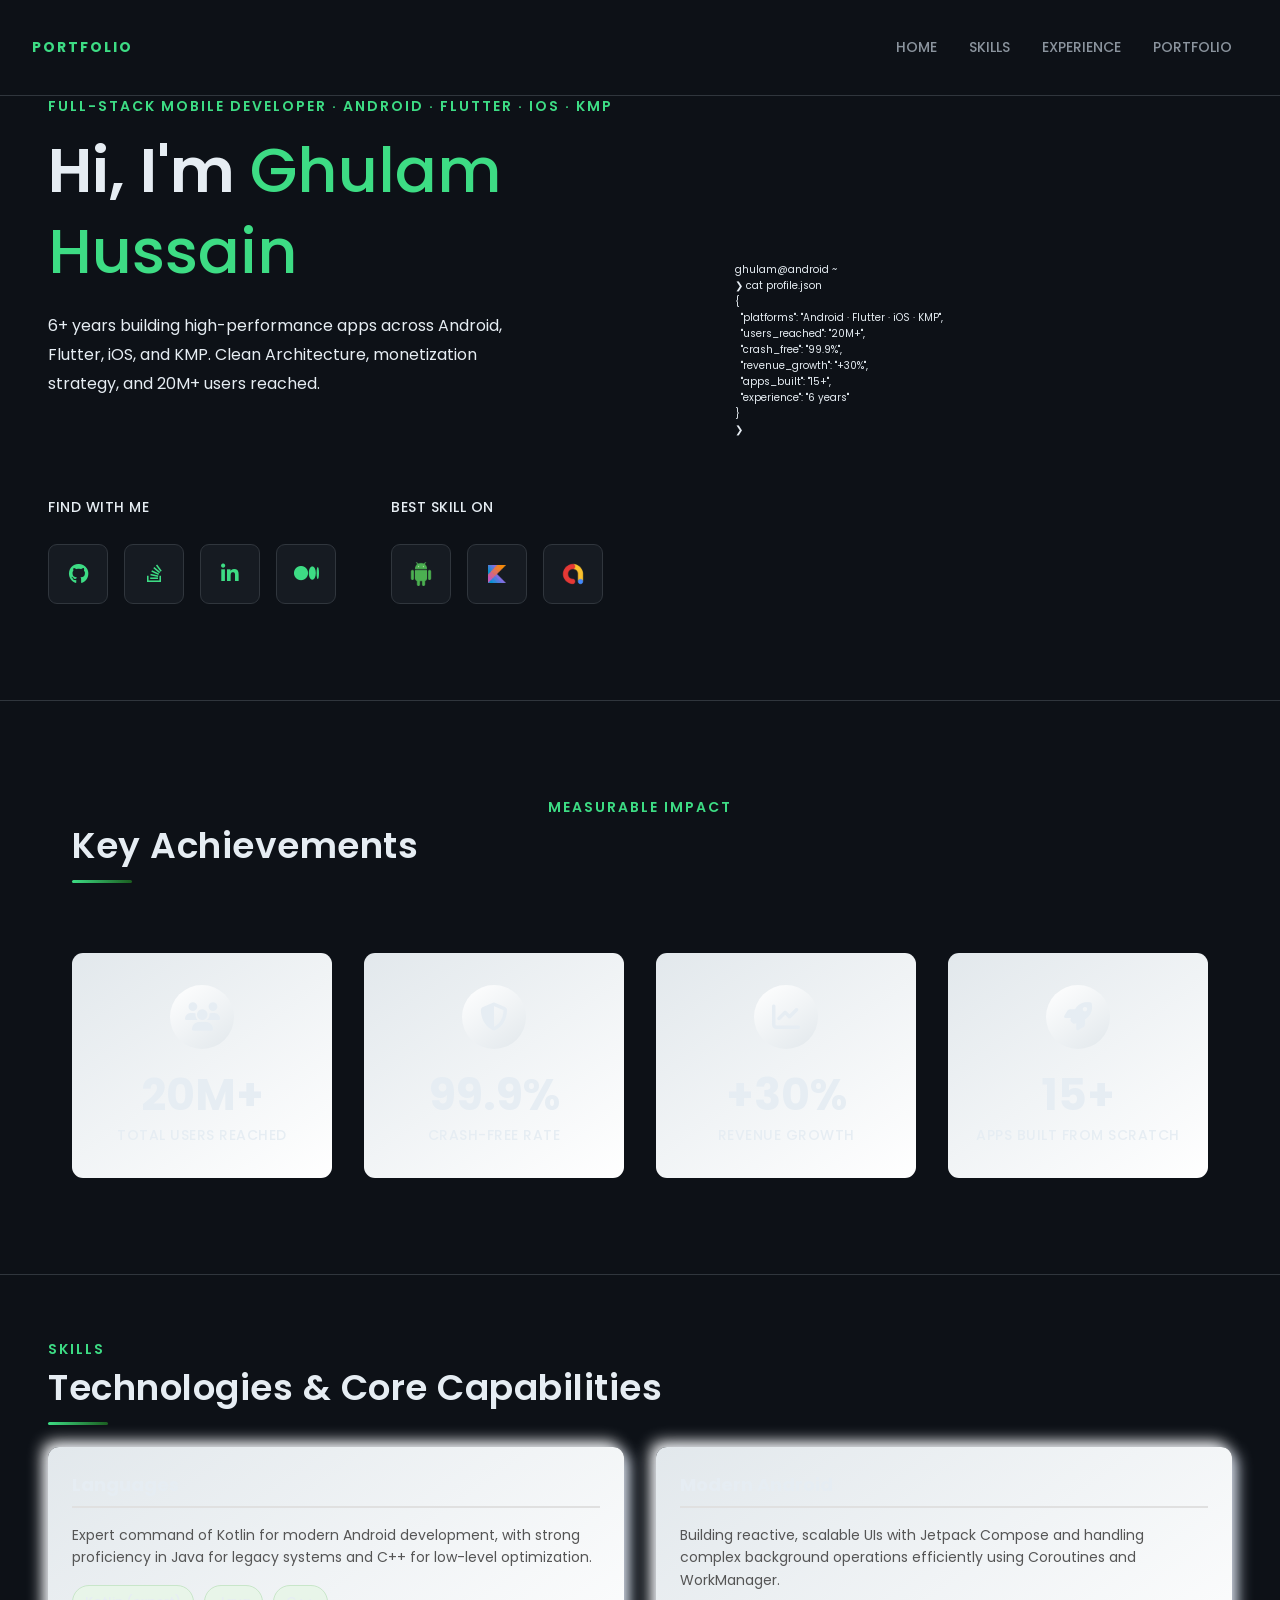
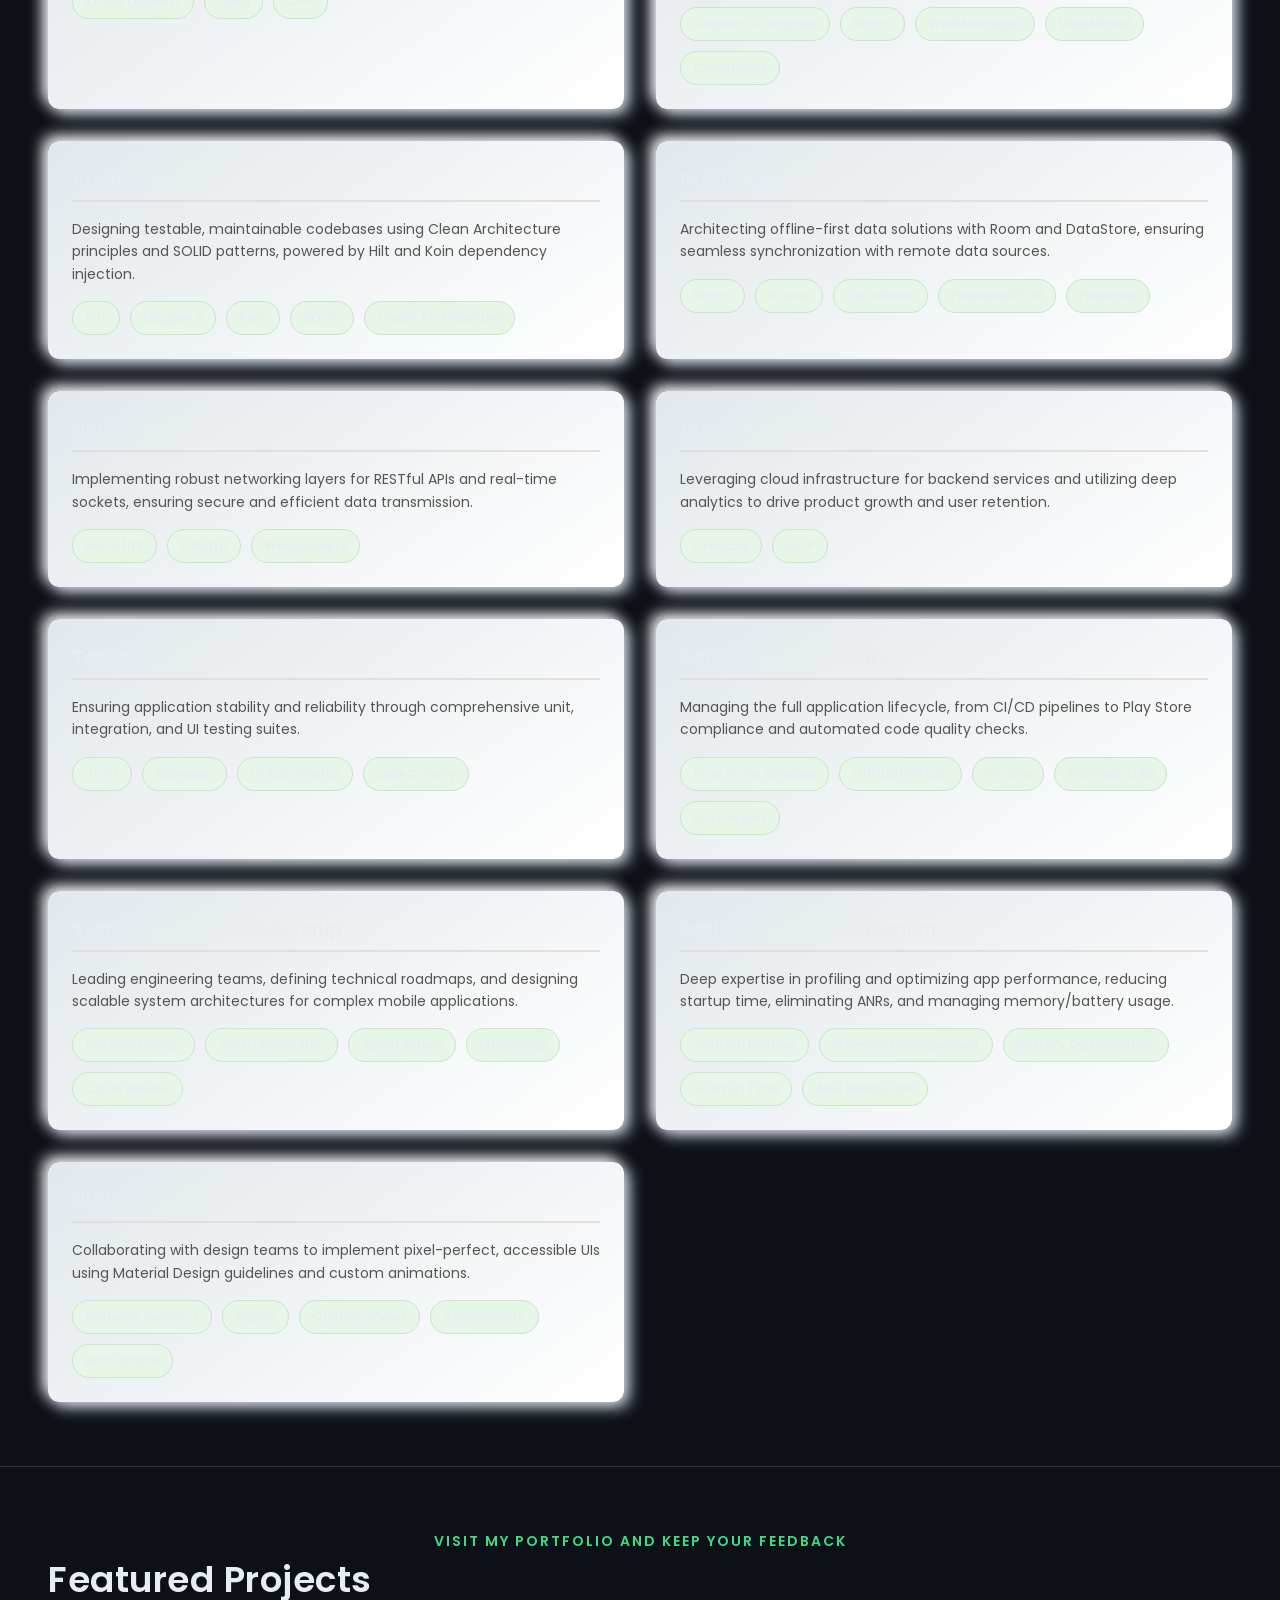
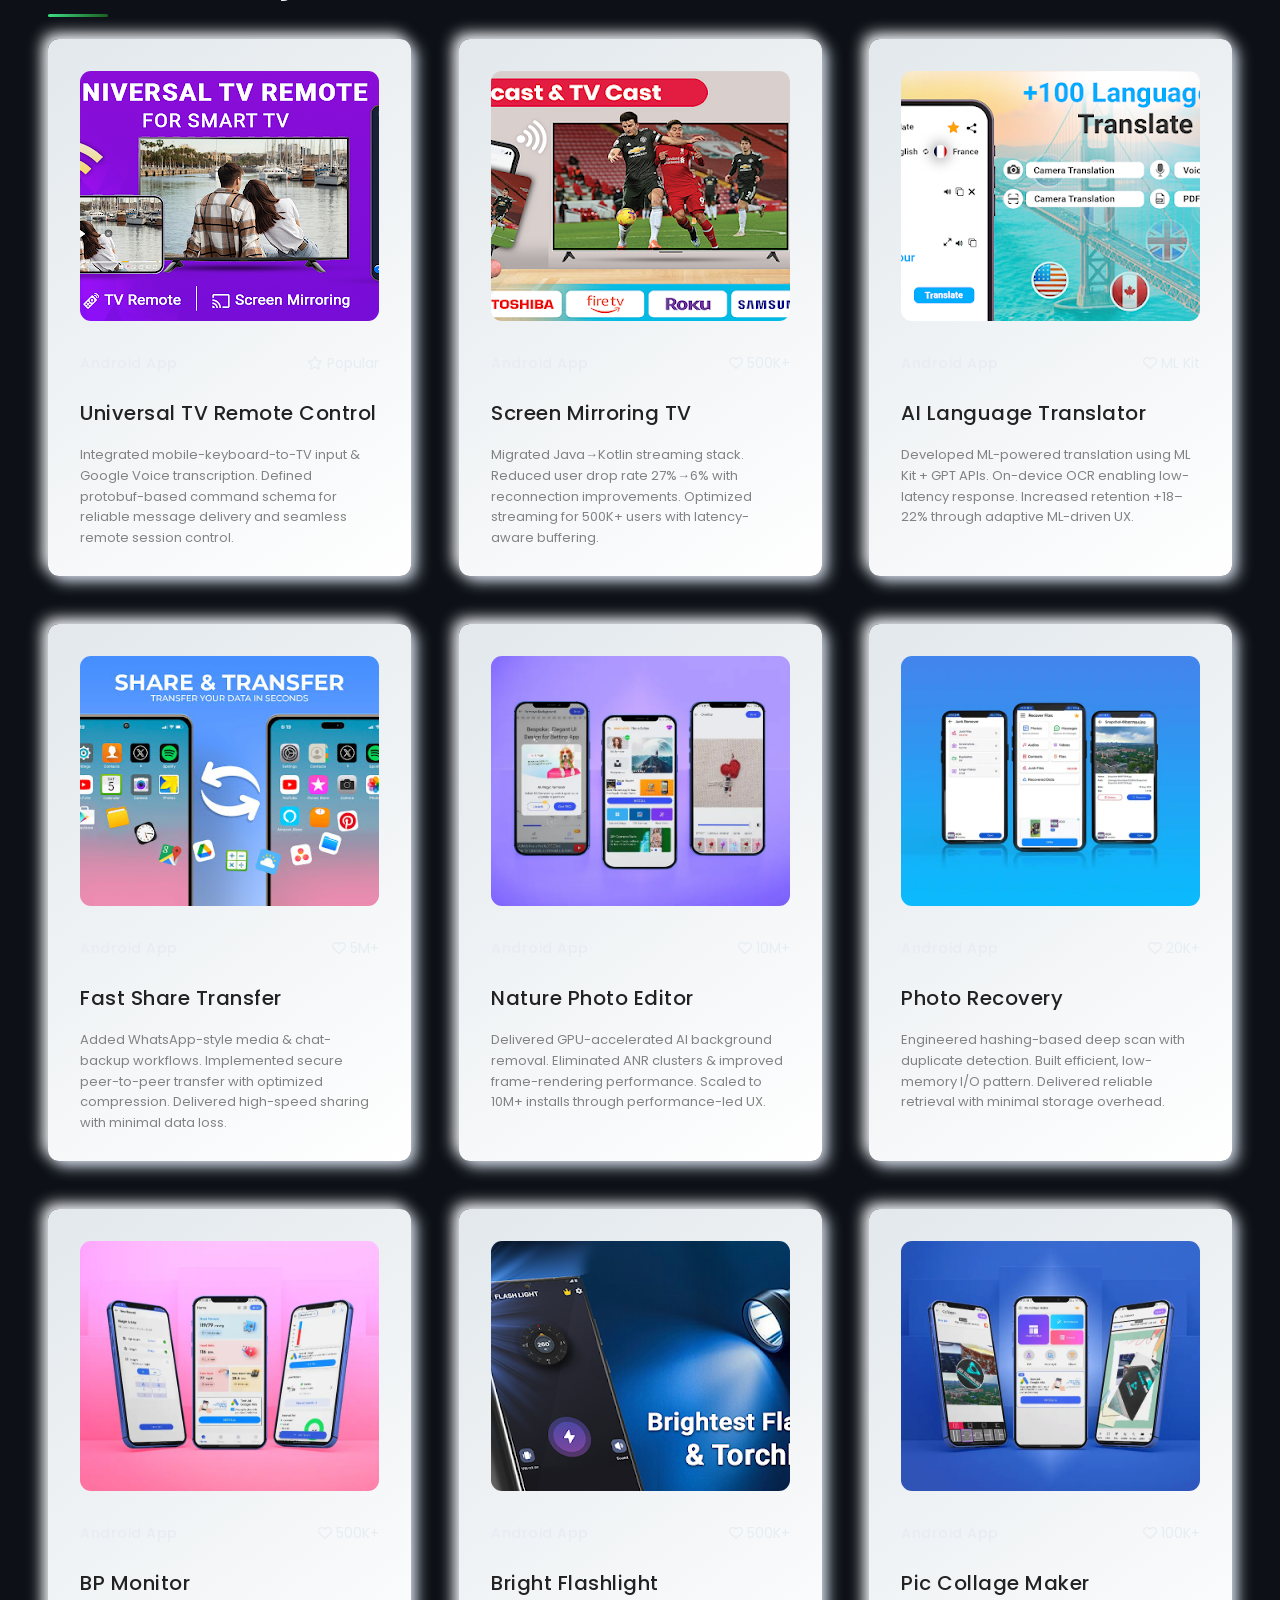
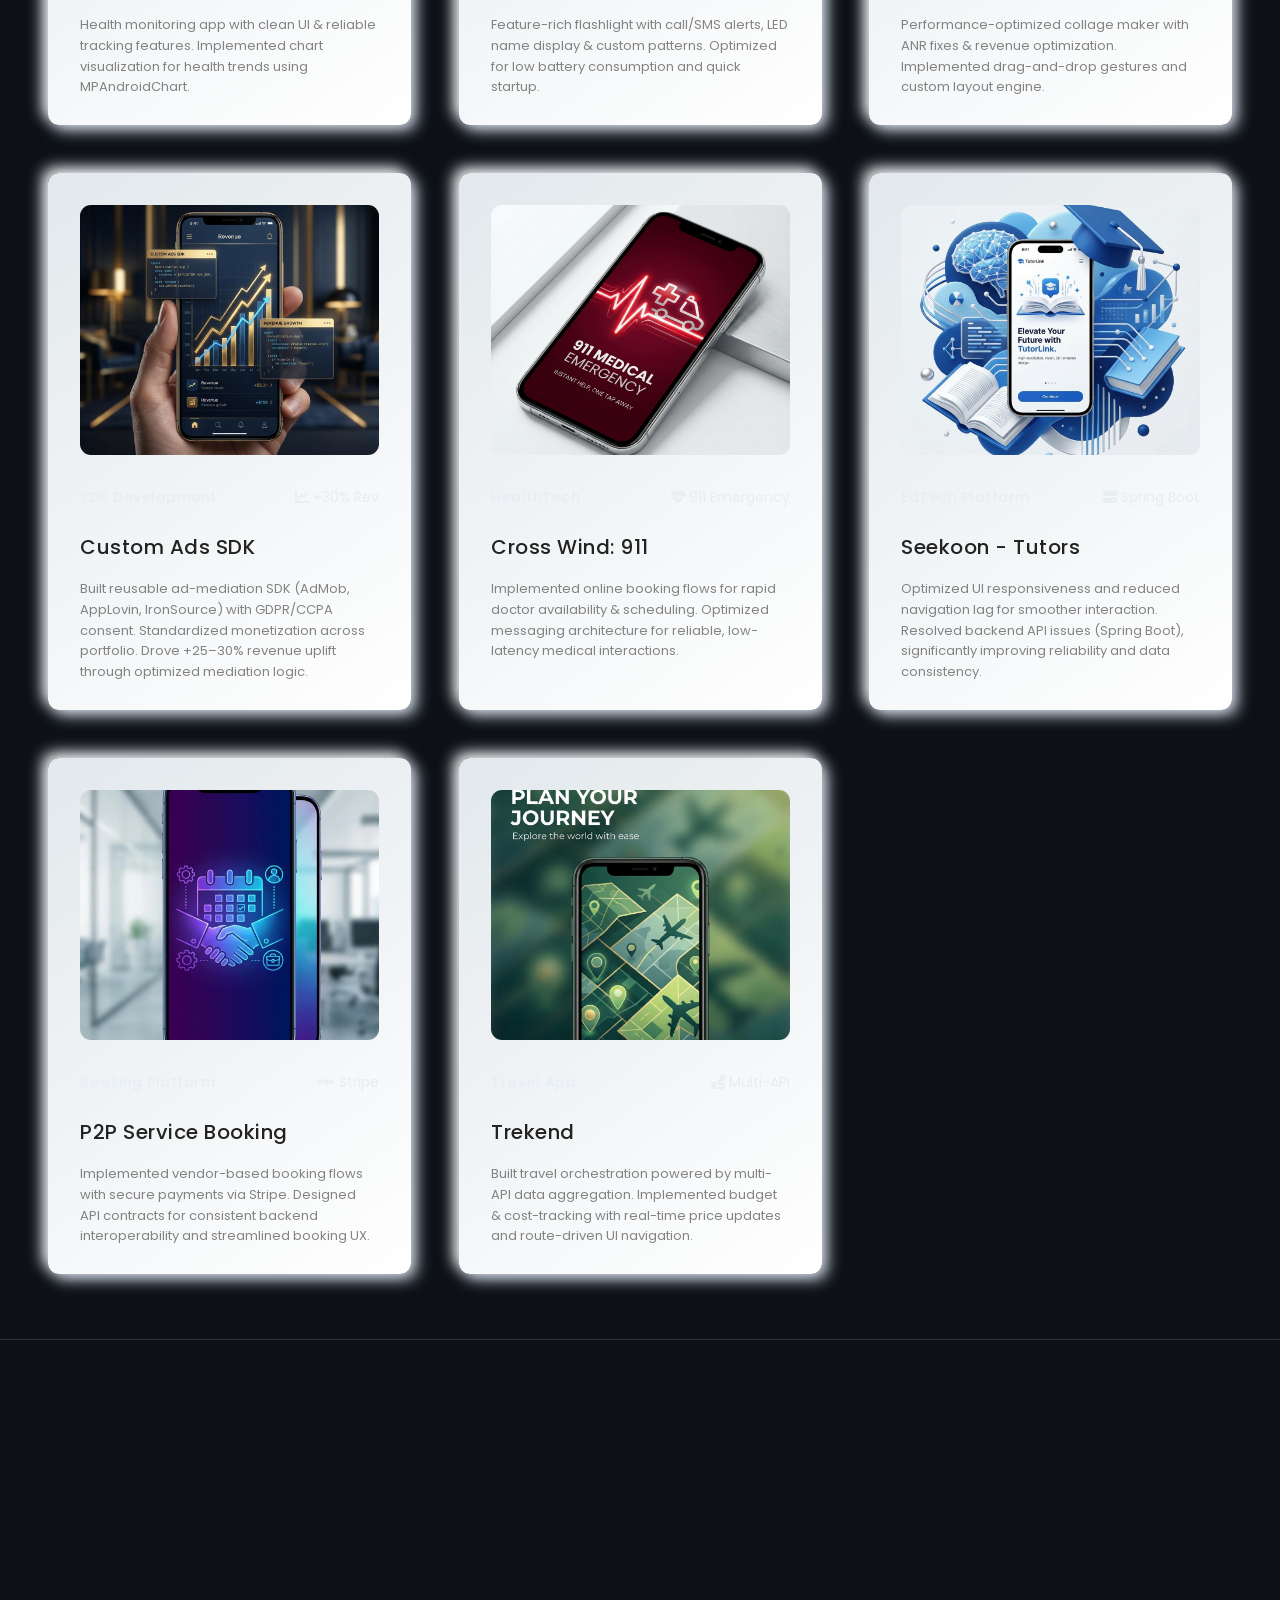
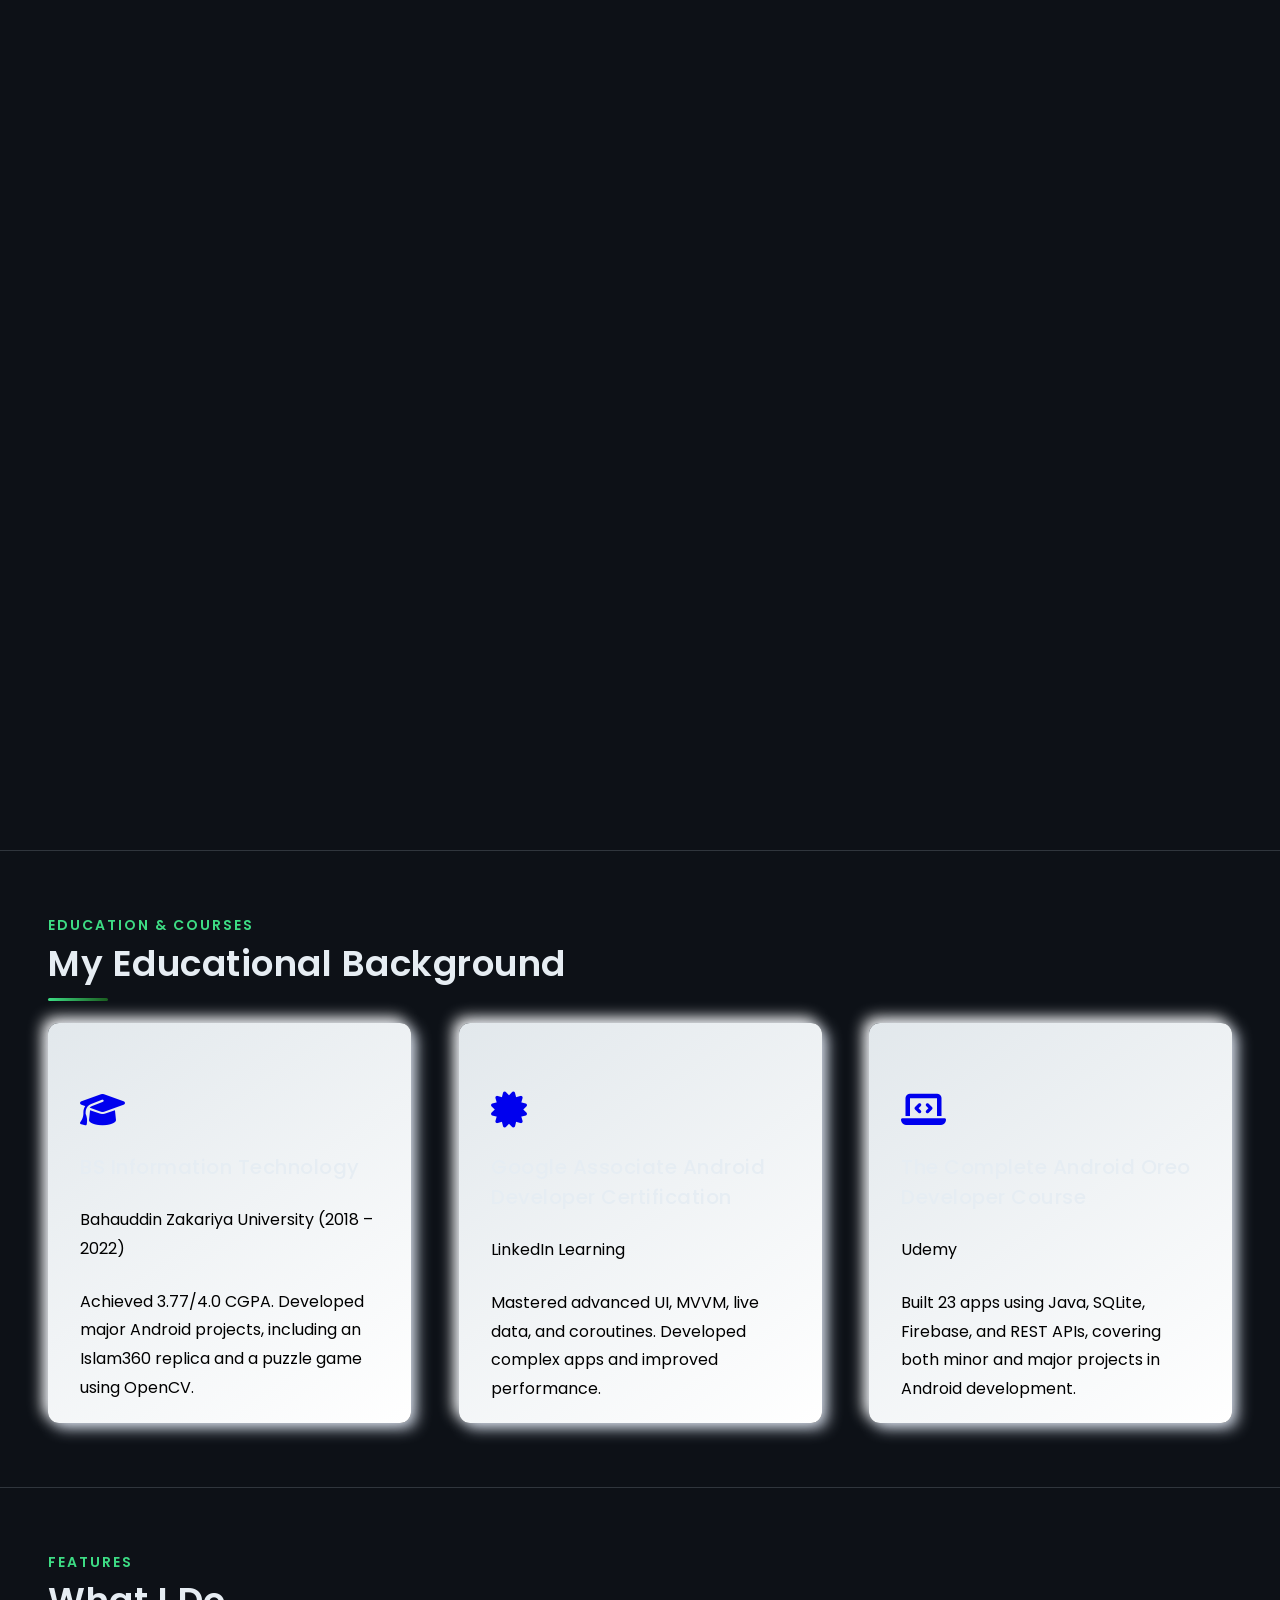
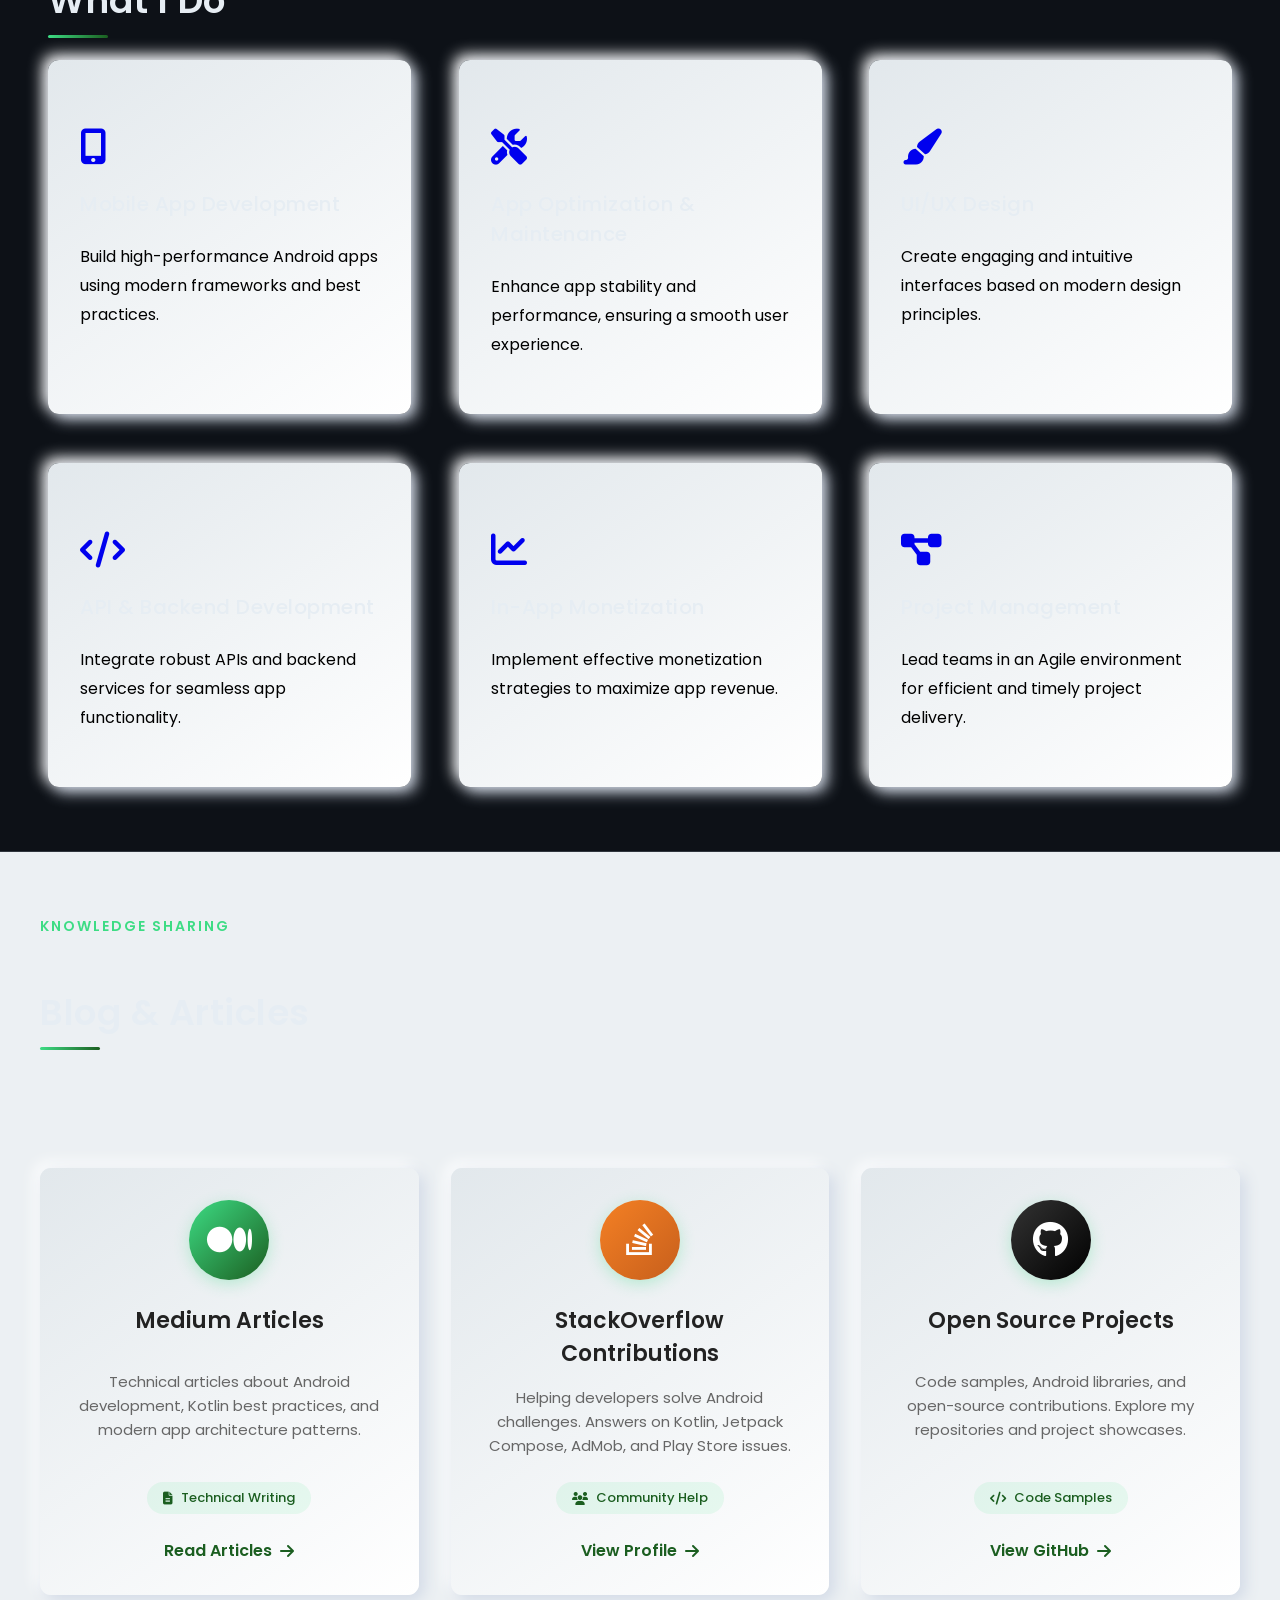
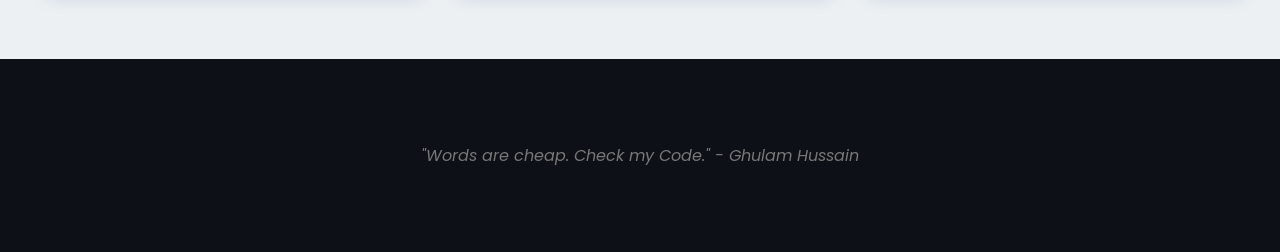
==== index.html @ 638cf8f8 "feat: restructure hero — terminal window replaces image, update bio and title" ====
﻿<!DOCTYPE html>
<html lang="en">

<head>
  <meta charset="UTF-8" />
  <meta name="viewport" content="width=device-width, initial-scale=1.0" />
  <meta name="description"
    content="Ghulam Hussain - Principal Android Engineer specializing in scalable mobile architecture, Kotlin-first development, and system-level optimization." />
  <title>Ghulam Hussain - Principal Android Engineer Portfolio</title>
  <link rel="icon" href="images/favicon.png" />
  <link rel="preconnect" href="https://fonts.googleapis.com" />
  <link rel="preconnect" href="https://fonts.gstatic.com" crossorigin />
  <link href="https://fonts.googleapis.com/css2?family=Poppins:wght@100;400;500;600;700;800;900&display=swap"
    rel="stylesheet" />
  <link rel="stylesheet" href="https://cdnjs.cloudflare.com/ajax/libs/font-awesome/6.6.0/css/all.min.css"
    integrity="sha512-Kc323vGBEqzTmouAECnVceyQqyqdsSiqLQISBL29aUW4U/M7pSPA/gEUZQqv1cwx4OnYxTxve5UMg5GT6L4JJg=="
    crossorigin="anonymous" referrerpolicy="no-referrer" />
  <link rel="stylesheet" href="css/global.css" />
  <link rel="stylesheet" href="css/styles.css" />
  <link rel="stylesheet" href="css/impact-metrics.css" />
  <link rel="stylesheet" href="css/principal-enhancements.css" />
  <link rel="stylesheet" href="css/queries.css" />
  <link rel="stylesheet" href="css/animations.css" />
  <link rel="stylesheet" href="css/testimonials.css" />
  <link rel="stylesheet" href="css/services-contact.css" />
</head>

<body>
  <header class="main-header">
    <a href="#" class="inbio-logo">
      <h1 class="header-title">Portfolio</h1>
    </a>
    <nav class="navbar">
      <ul class="nav-links">
        <li><a href="#" class="nav-link">Home</a></li>
        <li><a href="#skills" class="nav-link">Skills</a></li>
        <li><a href="#experience" class="nav-link">Experience</a></li>
        <li><a href="#portfolio" class="nav-link">Portfolio</a></li>
      </ul>
    </nav>
    <button class="sidebar--open-btn" aria-label="Button To Open Sidebar">
      <i class="fa-solid fa-bars sidebar--open-icon"></i>
    </button>
  </header>
  <div class="sidebar--overlay">
    <aside class="sidebar">
      <div class="sidebar--head">
        <h1 class="header-title">Portfolio</h1>
        <button class="sidebar--close-btn">
          <i class="fa-solid fa-xmark sidebar--close-icon"></i>
        </button>
      </div>
      <p class="sidebar--desc">
        Full-Stack Mobile Developer across Android, Flutter, iOS, and KMP. Clean Architecture, monetization, and 20M+ users reached.
      </p>
      <ul class="sidebar--links">
        <li><a href="#" class="nav-link">Home</a></li>
        <li><a href="#skills" class="nav-link">Skills</a></li>
        <li><a href="#experience" class="nav-link">Experience</a></li>
        <li><a href="#portfolio" class="nav-link">Portfolio</a></li>
      </ul>
      <div class="sidebar--footer social-media">
        <p>find with me</p>
        <ul class="social-media--list">
          <li>
            <a href="https://github.com/ProHussain/" class="social-link" aria-label="github">
              <i class="fa-brands fa-github social-icon"></i>
            </a>
          </li>
          <li>
            <a href="https://stackoverflow.com/users/14552563/pro-hussain/" class="social-link"
              aria-label="stackoverflow">
              <i class="fa-brands fa-stack-overflow social-icon"></i>
            </a>
          </li>
          <li>
            <a href="https://www.linkedin.com/in/prohussain/" class="social-link" aria-label="linkedin">
              <i class="fa-brands fa-linkedin-in social-icon"></i>
            </a>
          </li>
        </ul>
      </div>
    </aside>
  </div>

  <!-- HERO SECTION -->
  <section class="hero">
    <div class="hero--text-box">
      <span class="heading-sub">Full-Stack Mobile Developer · Android · Flutter · iOS · KMP</span>
      <h1 class="heading-primary">
        Hi, I'm <span>Ghulam Hussain</span>
      </h1>
      <p class="hero--text-desc">
        6+ years building high-performance apps across Android, Flutter, iOS, and KMP.
        Clean Architecture, monetization strategy, and 20M+ users reached.
      </p>
      <div class="hero--social">
        <div class="social-media">
          <p>find with me</p>
          <ul class="social-media--list">
            <li>
              <a href="https://github.com/ProHussain/" class="social-link" aria-label="github">
                <i class="fa-brands fa-github social-icon"></i>
              </a>
            </li>
            <li>
              <a href="https://stackoverflow.com/users/14552563/pro-hussain/" class="social-link"
                aria-label="stackoverflow">
                <i class="fa-brands fa-stack-overflow social-icon"></i>
              </a>
            </li>
            <li>
              <a href="https://www.linkedin.com/in/prohussain/" class="social-link" aria-label="linkedin">
                <i class="fa-brands fa-linkedin-in social-icon"></i>
              </a>
            </li>
            <li>
              <a href="https://medium.com/@pro_hussain" class="social-link" aria-label="medium">
                <i class="fa-brands fa-medium social-icon"></i>
              </a>
            </li>
          </ul>
        </div>
        <div class="social-media">
          <p>best skill on</p>
          <ul class="social-media--list">
            <li>
              <a href="https://developer.android.com/" class="social-link no-have-icon">
                <img src="images/social-icons/social-icon-1.webp" alt="Social Icon" class="social-img" />
              </a>
            </li>
            <li>
              <a href="https://kotlinlang.org/" class="social-link no-have-icon">
                <img src="images/social-icons/social-icon-2.webp" alt="Social Icon" class="social-img" />
              </a>
            </li>
            <li>
              <a href="https://admob.google.com/" class="social-link no-have-icon">
                <img src="images/social-icons/social-icon-3.webp" alt="Social Icon" class="social-img" />
              </a>
            </li>
          </ul>
        </div>
      </div>
    </div>
    <div class="hero--terminal">
      <div class="terminal-titlebar">
        <span class="terminal-dot terminal-dot--red"></span>
        <span class="terminal-dot terminal-dot--yellow"></span>
        <span class="terminal-dot terminal-dot--green"></span>
        <span class="terminal-label">ghulam@android ~ </span>
      </div>
      <div class="terminal-body">
        <div><span class="terminal-prompt">❯</span> <span class="terminal-cmd">cat profile.json</span></div>
        <div class="terminal-bracket">{</div>
        <div class="terminal-line">&nbsp;&nbsp;<span class="terminal-key">"platforms"</span><span class="terminal-bracket">: </span><span class="terminal-val">"Android · Flutter · iOS · KMP"</span><span class="terminal-bracket">,</span></div>
        <div class="terminal-line">&nbsp;&nbsp;<span class="terminal-key">"users_reached"</span><span class="terminal-bracket">: </span><span class="terminal-val">"20M+"</span><span class="terminal-bracket">,</span></div>
        <div class="terminal-line">&nbsp;&nbsp;<span class="terminal-key">"crash_free"</span><span class="terminal-bracket">: </span><span class="terminal-val">"99.9%"</span><span class="terminal-bracket">,</span></div>
        <div class="terminal-line">&nbsp;&nbsp;<span class="terminal-key">"revenue_growth"</span><span class="terminal-bracket">: </span><span class="terminal-val">"+30%"</span><span class="terminal-bracket">,</span></div>
        <div class="terminal-line">&nbsp;&nbsp;<span class="terminal-key">"apps_built"</span><span class="terminal-bracket">: </span><span class="terminal-val">"15+"</span><span class="terminal-bracket">,</span></div>
        <div class="terminal-line">&nbsp;&nbsp;<span class="terminal-key">"experience"</span><span class="terminal-bracket">: </span><span class="terminal-val">"6 years"</span></div>
        <div class="terminal-bracket">}</div>
        <div><span class="terminal-prompt">❯</span> <span class="terminal-cursor">&nbsp;</span></div>
      </div>
    </div>
  </section>
  <div class="seperator">&nbsp;</div>

  <!-- IMPACT METRICS SECTION -->
  <section class="impact-metrics">
    <span class="heading-sub" style="text-align: center">Measurable Impact</span>
    <h2 class="heading-secondary" style="text-align: center">Key Achievements</h2>
    <div class="metrics-container">
      <div class="metric-card">
        <div class="metric-icon">
          <i class="fa-solid fa-users"></i>
        </div>
        <div class="metric-content">
          <h3 class="metric-number">20M+</h3>
          <p class="metric-label">Total Users Reached</p>
        </div>
      </div>

      <div class="metric-card">
        <div class="metric-icon">
          <i class="fa-solid fa-shield-halved"></i>
        </div>
        <div class="metric-content">
          <h3 class="metric-number success">99.9%</h3>
          <p class="metric-label">Crash-Free Rate</p>
        </div>
      </div>

      <div class="metric-card">
        <div class="metric-icon">
          <i class="fa-solid fa-chart-line"></i>
        </div>
        <div class="metric-content">
          <h3 class="metric-number success">+30%</h3>
          <p class="metric-label">Revenue Growth</p>
        </div>
      </div>

      <div class="metric-card">
        <div class="metric-icon">
          <i class="fa-solid fa-rocket"></i>
        </div>
        <div class="metric-content">
          <h3 class="metric-number">15+</h3>
          <p class="metric-label">Apps Built from Scratch</p>
        </div>
      </div>
    </div>
  </section>
  <div class="seperator">&nbsp;</div>

  <!-- SKILLS SECTION -->
  <section class="resume" id="skills">
    <div class="resume-container">
      <span class="heading-sub">Skills</span>
      <h2 class="heading-secondary">Technologies & Core Capabilities</h2>

      <div class="skills-category-grid">
        <!-- Languages -->
        <div class="skill-category-card">
          <h3>Languages</h3>
          <p class="skill-category-desc">
            Expert command of Kotlin for modern Android development, with strong proficiency in Java for legacy systems
            and C++ for low-level optimization.
          </p>
          <div class="skill-tags">
            <span>Kotlin (expert)</span>
            <span>Java</span>
            <span>C++</span>
          </div>
        </div>

        <!-- Android -->
        <div class="skill-category-card">
          <h3>Modern Android</h3>
          <p class="skill-category-desc">
            Building reactive, scalable UIs with Jetpack Compose and handling complex background operations efficiently
            using Coroutines and WorkManager.
          </p>
          <div class="skill-tags">
            <span>Jetpack Compose</span>
            <span>Room</span>
            <span>WorkManager</span>
            <span>ViewModel</span>
            <span>Coroutines</span>
          </div>
        </div>

        <!-- Architecture & DI -->
        <div class="skill-category-card">
          <h3>Architecture & DI</h3>
          <p class="skill-category-desc">
            Designing testable, maintainable codebases using Clean Architecture principles and SOLID patterns, powered
            by Hilt and Koin dependency injection.
          </p>
          <div class="skill-tags">
            <span>Hilt</span>
            <span>Dagger 2</span>
            <span>Koin</span>
            <span>SOLID</span>
            <span>Clean Architecture</span>
          </div>
        </div>

        <!-- Data Layer -->
        <div class="skill-category-card">
          <h3>Data Layer</h3>
          <p class="skill-category-desc">
            Architecting offline-first data solutions with Room and DataStore, ensuring seamless synchronization with
            remote data sources.
          </p>
          <div class="skill-tags">
            <span>Room</span>
            <span>SQLite</span>
            <span>DataStore</span>
            <span>Firebase RTDB</span>
            <span>Firestore</span>
          </div>
        </div>

        <!-- Networking -->
        <div class="skill-category-card">
          <h3>Networking</h3>
          <p class="skill-category-desc">
            Implementing robust networking layers for RESTful APIs and real-time sockets, ensuring secure and efficient
            data transmission.
          </p>
          <div class="skill-tags">
            <span>Retrofit2</span>
            <span>OkHttp</span>
            <span>WebSockets</span>
          </div>
        </div>

        <!-- Cloud & Analytics -->
        <div class="skill-category-card">
          <h3>Cloud & Analytics</h3>
          <p class="skill-category-desc">
            Leveraging cloud infrastructure for backend services and utilizing deep analytics to drive product growth
            and user retention.
          </p>
          <div class="skill-tags">
            <span>Firebase</span>
            <span>GCP</span>
          </div>
        </div>

        <!-- Testing -->
        <div class="skill-category-card">
          <h3>Testing</h3>
          <p class="skill-category-desc">
            Ensuring application stability and reliability through comprehensive unit, integration, and UI testing
            suites.
          </p>
          <div class="skill-tags">
            <span>JUnit</span>
            <span>Espresso</span>
            <span>UI Automator</span>
            <span>LeakCanary</span>
          </div>
        </div>

        <!-- Deployment & Code Quality -->
        <div class="skill-category-card">
          <h3>Deployment & Quality</h3>
          <p class="skill-category-desc">
            Managing the full application lifecycle, from CI/CD pipelines to Play Store compliance and automated code
            quality checks.
          </p>
          <div class="skill-tags">
            <span>Play Store Release</span>
            <span>GitHub/GitLab</span>
            <span>Gradle</span>
            <span>ProGuard/R8</span>
            <span>Lint/Detekt</span>
          </div>
        </div>

        <!-- System Design & Leadership -->
        <div class="skill-category-card">
          <h3>System Design & Leadership</h3>
          <p class="skill-category-desc">
            Leading engineering teams, defining technical roadmaps, and designing scalable system architectures for
            complex mobile applications.
          </p>
          <div class="skill-tags">
            <span>System Design</span>
            <span>Tech Leadership</span>
            <span>Agile/Scrum</span>
            <span>Mentoring</span>
            <span>Code Review</span>
          </div>
        </div>

        <!-- Performance Optimization -->
        <div class="skill-category-card">
          <h3>Performance Optimization</h3>
          <p class="skill-category-desc">
            Deep expertise in profiling and optimizing app performance, reducing startup time, eliminating ANRs, and
            managing memory/battery usage.
          </p>
          <div class="skill-tags">
            <span>Android Profiler</span>
            <span>Memory Management</span>
            <span>Battery Optimization</span>
            <span>Startup Time</span>
            <span>ANR Resolution</span>
          </div>
        </div>

        <!-- UI/UX & Design -->
        <div class="skill-category-card">
          <h3>UI/UX & Design</h3>
          <p class="skill-category-desc">
            Collaborating with design teams to implement pixel-perfect, accessible UIs using Material Design guidelines
            and custom animations.
          </p>
          <div class="skill-tags">
            <span>Material Design 3</span>
            <span>Figma</span>
            <span>Custom Views</span>
            <span>Accessibility</span>
            <span>Animations</span>
          </div>
        </div>

      </div>
    </div>
  </section>
  </div>
  </div>
  </section>

  <div class="seperator">&nbsp;</div>

  <!-- PORTFOLIO SECTION -->
  <section class="portfolio" id="portfolio">
    <span class="heading-sub" style="text-align: center">Visit my portfolio and keep your feedback</span>
    <h2 class="heading-secondary" style="text-align: center">Featured Projects</h2>
    <div class="projects-container">
      <!-- Universal TV Remote -->
      <div class="project-card">
        <div class="project-card--head">
          <img src="images/portfolio-imgs/tv-remote.png" onerror="this.src='images/portfolio-imgs/screencast.png'"
            alt="Universal TV Remote" />
        </div>
        <div class="project-card--body">
          <div class="project-info">
            <strong class="project-type">Android App</strong>
            <span class="project-stats"><i class="fa-regular fa-star"></i> Popular</span>
          </div>
          <h3 class="heading-tertiary project-title">
            <a href="https://play.google.com/store/apps/details?id=com.tas.tv.remote.universal"
              class="project-link">Universal TV Remote Control</a>
          </h3>
          <p class="project-desc">Integrated mobile-keyboard-to-TV input & Google Voice transcription. Defined
            protobuf-based command schema for reliable message delivery and seamless remote session control.</p>
        </div>
      </div>

      <!-- Screen Mirroring -->
      <div class="project-card">
        <div class="project-card--head">
          <img src="images/portfolio-imgs/screencast.png" alt="Screen Mirroring" />
        </div>
        <div class="project-card--body">
          <div class="project-info">
            <strong class="project-type">Android App</strong>
            <span class="project-stats"><i class="fa-regular fa-heart"></i> 500K+</span>
          </div>
          <h3 class="heading-tertiary project-title">
            <a href="https://play.google.com/store/apps/details?id=com.tas.tv.cast" class="project-link">Screen
              Mirroring TV</a>
          </h3>
          <p class="project-desc">Migrated Java→Kotlin streaming stack. Reduced user drop rate 27%→6% with
            reconnection improvements. Optimized streaming for 500K+ users with latency-aware buffering.</p>
        </div>
      </div>

      <!-- AI Language Translator -->
      <div class="project-card">
        <div class="project-card--head">
          <img src="images/portfolio-imgs/ailanguagetranslator.webp"
            onerror="this.src='images/portfolio-imgs/ai-translator.png'" alt="AI Language Translator" />
        </div>
        <div class="project-card--body">
          <div class="project-info">
            <strong class="project-type">Android App</strong>
            <span class="project-stats"><i class="fa-regular fa-heart"></i> ML Kit</span>
          </div>
          <h3 class="heading-tertiary project-title">
            <a href="https://play.google.com/store/apps/details?id=com.ripple.language.translator"
              class="project-link">AI Language Translator</a>
          </h3>
          <p class="project-desc">Developed ML-powered translation using ML Kit + GPT APIs. On-device OCR enabling
            low-latency response. Increased retention +18–22% through adaptive ML-driven UX.</p>
        </div>
      </div>

      <!-- Fast Share Transfer -->
      <div class="project-card">
        <div class="project-card--head">
          <img src="images/portfolio-imgs/fastshare.webp" onerror="this.src='images/portfolio-imgs/fast-share.jpg'"
            alt="Fast Share Transfer" />
        </div>
        <div class="project-card--body">
          <div class="project-info">
            <strong class="project-type">Android App</strong>
            <span class="project-stats"><i class="fa-regular fa-heart"></i> 5M+</span>
          </div>
          <h3 class="heading-tertiary project-title">
            <a href="https://play.google.com/store/apps/details?id=com.tas.share.now" class="project-link">Fast Share
              Transfer</a>
          </h3>
          <p class="project-desc">Added WhatsApp-style media & chat-backup workflows. Implemented secure peer-to-peer
            transfer with optimized compression. Delivered high-speed sharing with minimal data loss.</p>
        </div>
      </div>

      <!-- Nature Photo Editor -->
      <div class="project-card">
        <div class="project-card--head">
          <img src="images/portfolio-imgs/natureeditor.webp" alt="Nature Photo Editor" />
        </div>
        <div class="project-card--body">
          <div class="project-info">
            <strong class="project-type">Android App</strong>
            <span class="project-stats"><i class="fa-regular fa-heart"></i> 10M+</span>
          </div>
          <h3 class="heading-tertiary project-title">
            <a href="https://play.google.com/store/apps/details?id=com.mm.nature.photo.editor"
              class="project-link">Nature Photo Editor</a>
          </h3>
          <p class="project-desc">Delivered GPU-accelerated AI background removal. Eliminated ANR clusters & improved
            frame-rendering performance. Scaled to 10M+ installs through performance-led UX.</p>
        </div>
      </div>

      <!-- Photo Recovery -->
      <div class="project-card">
        <div class="project-card--head">
          <img src="images/portfolio-imgs/photorecovery.webp" alt="Photo Recovery" />
        </div>
        <div class="project-card--body">
          <div class="project-info">
            <strong class="project-type">Android App</strong>
            <span class="project-stats"><i class="fa-regular fa-heart"></i> 20K+</span>
          </div>
          <h3 class="heading-tertiary project-title">
            <a href="https://play.google.com/store/apps/details?id=com.ant.photo.recovery" class="project-link">Photo
              Recovery</a>
          </h3>
          <p class="project-desc">Engineered hashing-based deep scan with duplicate detection. Built efficient,
            low-memory I/O pattern. Delivered reliable retrieval with minimal storage overhead.</p>
        </div>
      </div>

      <!-- BP Monitor -->
      <div class="project-card">
        <div class="project-card--head">
          <img src="images/portfolio-imgs/bloodpressure.webp" alt="BP Monitor" />
        </div>
        <div class="project-card--body">
          <div class="project-info">
            <strong class="project-type">Android App</strong>
            <span class="project-stats"><i class="fa-regular fa-heart"></i> 500K+</span>
          </div>
          <h3 class="heading-tertiary project-title">
            <a href="https://play.google.com/store/apps/details?id=com.fl.bloodpressure.monitor" class="project-link">BP
              Monitor</a>
          </h3>
          <p class="project-desc">Health monitoring app with clean UI & reliable tracking features.
            Implemented chart visualization for health trends using MPAndroidChart.</p>
        </div>
      </div>

      <!-- Bright Flashlight -->
      <div class="project-card">
        <div class="project-card--head">
          <img src="images/portfolio-imgs/flash-light.png" alt="Bright Flashlight" />
        </div>
        <div class="project-card--body">
          <div class="project-info">
            <strong class="project-type">Android App</strong>
            <span class="project-stats"><i class="fa-regular fa-heart"></i> 500K+</span>
          </div>
          <h3 class="heading-tertiary project-title">
            <a href="https://play.google.com/store/apps/details?id=com.fl.flashlight.led" class="project-link">Bright
              Flashlight</a>
          </h3>
          <p class="project-desc">Feature-rich flashlight with call/SMS alerts, LED name display & custom patterns.
            Optimized for low battery consumption and quick startup.</p>
        </div>
      </div>

      <!-- Pic Collage Maker -->
      <div class="project-card">
        <div class="project-card--head">
          <img src="images/portfolio-imgs/photocollagemaker.webp" alt="Pic Collage Maker" />
        </div>
        <div class="project-card--body">
          <div class="project-info">
            <strong class="project-type">Android App</strong>
            <span class="project-stats"><i class="fa-regular fa-heart"></i> 100K+</span>
          </div>
          <h3 class="heading-tertiary project-title">
            <a href="https://play.google.com/store/apps/details?id=com.las.collage.maker" class="project-link">Pic
              Collage Maker</a>
          </h3>
          <p class="project-desc">Performance-optimized collage maker with ANR fixes & revenue optimization.
            Implemented drag-and-drop gestures and custom layout engine.</p>
        </div>
      </div>

      <!-- Custom Ads SDK -->
      <div class="project-card">
        <div class="project-card--head">
          <img src="images/portfolio-imgs/admob_sdk.png" onerror="this.src='images/portfolio-imgs/fast-share.jpg'"
            alt="Custom Ads SDK" />
        </div>
        <div class="project-card--body">
          <div class="project-info">
            <strong class="project-type">SDK Development</strong>
            <span class="project-stats"><i class="fa-solid fa-chart-line"></i> +30% Rev</span>
          </div>
          <h3 class="heading-tertiary project-title">
            <a href="#" class="project-link">Custom Ads SDK</a>
          </h3>
          <p class="project-desc">Built reusable ad-mediation SDK (AdMob, AppLovin, IronSource) with GDPR/CCPA
            consent. Standardized monetization across portfolio. Drove +25–30% revenue uplift through optimized
            mediation logic.</p>
        </div>
      </div>

      <!-- Cross Wind 911 -->
      <div class="project-card">
        <div class="project-card--head">
          <img src="images/portfolio-imgs/crosswind.png" alt="Cross Wind" />
        </div>
        <div class="project-card--body">
          <div class="project-info">
            <strong class="project-type">HealthTech</strong>
            <span class="project-stats"><i class="fa-solid fa-heart-pulse"></i> 911 Emergency</span>
          </div>
          <h3 class="heading-tertiary project-title">
            <a href="#" class="project-link">Cross Wind: 911</a>
          </h3>
          <p class="project-desc">Implemented online booking flows for rapid doctor availability & scheduling.
            Optimized messaging architecture for reliable, low-latency medical interactions.</p>
        </div>
      </div>

      <!-- Seekoon -->
      <div class="project-card">
        <div class="project-card--head">
          <img src="images/portfolio-imgs/seekoon.png" alt="Seekoon" />
        </div>
        <div class="project-card--body">
          <div class="project-info">
            <strong class="project-type">EdTech Platform</strong>
            <span class="project-stats"><i class="fa-solid fa-server"></i> Spring Boot</span>
          </div>
          <h3 class="heading-tertiary project-title">
            <a href="#" class="project-link">Seekoon - Tutors</a>
          </h3>
          <p class="project-desc">Optimized UI responsiveness and reduced navigation lag for smoother interaction.
            Resolved backend API issues (Spring Boot), significantly improving reliability and data consistency.</p>
        </div>
      </div>

      <!-- P2P Service Booking -->
      <div class="project-card">
        <div class="project-card--head">
          <img src="images/portfolio-imgs/p2p.png" alt="P2P Service Booking" />
        </div>
        <div class="project-card--body">
          <div class="project-info">
            <strong class="project-type">Booking Platform</strong>
            <span class="project-stats"><i class="fa-brands fa-stripe"></i> Stripe</span>
          </div>
          <h3 class="heading-tertiary project-title">
            <a href="#" class="project-link">P2P Service Booking</a>
          </h3>
          <p class="project-desc">Implemented vendor-based booking flows with secure payments via Stripe. Designed API
            contracts for consistent backend interoperability and streamlined booking UX.</p>
        </div>
      </div>

      <!-- Trekend -->
      <div class="project-card">
        <div class="project-card--head">
          <img src="images/portfolio-imgs/trekend.png" alt="Trekend" />
        </div>
        <div class="project-card--body">
          <div class="project-info">
            <strong class="project-type">Travel App</strong>
            <span class="project-stats"><i class="fa-solid fa-route"></i> Multi-API</span>
          </div>
          <h3 class="heading-tertiary project-title">
            <a href="#" class="project-link">Trekend</a>
          </h3>
          <p class="project-desc">Built travel orchestration powered by multi-API data aggregation. Implemented
            budget & cost-tracking with real-time price updates and route-driven UI navigation.</p>
        </div>
      </div>
    </div>
  </section>
  <div class="seperator">&nbsp;</div>

  <!-- EXPERIENCE SECTION -->
  <section class="resume" id="experience">
    <div class="resume-container">
      <span class="heading-sub">Experience</span>
      <h2 class="heading-secondary">Professional Experience</h2>
      <div class="timeline">
        <!-- OZI Publishing -->
        <div class="timeline-step">
          <div class="timeline-content">
            <h3>Principal Software Engineer – Android</h3>
            <span>OZI Publishing (Jun 2024 – Present) | Lahore, Pakistan</span>
            <ul>
              <li>Engineered Ads SDK with SOLID architecture, boosting match/show rates</li>
              <li>Led client technical reviews, presenting code & resolving technical queries</li>
              <li>Managed team of 5–8 engineers, mentoring and setting technical standards</li>
              <li>Owned sprint planning & roadmap, aligning delivery with product goals</li>
              <li>Built 15+ apps from scratch and managed high-tier, high-revenue apps at scale</li>
            </ul>
          </div>
          <div class="timeline-arrow"></div>
        </div>

        <!-- Jeux Developers -->
        <div class="timeline-step">
          <div class="timeline-content">
            <h3>Senior Android Developer</h3>
            <span>Jeux Developers (Jun 2022 – May 2024) | Sahiwal, Pakistan</span>
            <ul>
              <li>Delivered service-oriented Android apps with booking & payment flows</li>
              <li>Improved Android 14 performance and UI responsiveness</li>
              <li>Integrated monetization (AdMob, Meta + IAP), boosting revenue</li>
              <li>Enhanced UX to reduce navigation friction</li>
            </ul>
          </div>
          <div class="timeline-arrow"></div>
        </div>

        <!-- Facile Solutions -->
        <div class="timeline-step">
          <div class="timeline-content">
            <h3>Android Developer</h3>
            <span>Facile Solutions (Jul 2020 – Jun 2022) | Sahiwal, Pakistan</span>
            <ul>
              <li>Migrated app (>1M users) from Java → Kotlin, reducing size & improving speed</li>
              <li>Built real-time features with Firebase and location services</li>
              <li>Delivered production-quality UI from Figma/Adobe XD</li>
            </ul>
          </div>
        </div>
      </div>
    </div>
  </section>
  <div class="seperator">&nbsp;</div>

  <!-- EDUCATION SECTION (Kept Original Layout Style) -->
  <section class="resume" id="education">
    <div class="resume-container">
      <span class="heading-sub">Education & Courses</span>
      <h2 class="heading-secondary">My Educational Background</h2>
      <div class="feats cards">
        <!-- Education Card -->
        <a href="#" class="feat-box card">
          <div class="feat-inner card-content">
            <i class="fa-solid fa-graduation-cap feat-icon"></i>
            <h3 class="heading-tertiary">BS Information Technology</h3>
            <p class="feat-desc">
              Bahauddin Zakariya University (2018 – 2022)
            </p>
            <p class="feat-desc">
              Achieved 3.77/4.0 CGPA. Developed major Android projects, including an Islam360 replica and a puzzle game
              using OpenCV.
            </p>
          </div>
        </a>

        <!-- Course 1 Card -->
        <a href="#" class="feat-box card">
          <div class="feat-inner card-content">
            <i class="fa-solid fa-certificate feat-icon"></i>
            <h3 class="heading-tertiary">Google Associate Android Developer Certification</h3>
            <p class="feat-desc">
              LinkedIn Learning
            </p>
            <p class="feat-desc">
              Mastered advanced UI, MVVM, live data, and coroutines. Developed complex apps and improved performance.
            </p>
          </div>
        </a>

        <!-- Course 2 Card -->
        <a href="#" class="feat-box card">
          <div class="feat-inner card-content">
            <i class="fa-solid fa-laptop-code feat-icon"></i>
            <h3 class="heading-tertiary">The Complete Android Oreo Developer Course</h3>
            <p class="feat-desc">
              Udemy
            </p>
            <p class="feat-desc">
              Built 23 apps using Java, SQLite, Firebase, and REST APIs, covering both minor and major projects in
              Android development.
            </p>
          </div>
        </a>
      </div>
    </div>
  </section>

  <div class="seperator">&nbsp;</div>

  <!-- FEATURES SECTION (Kept Original Layout Style) -->
  <section class="features" id="features">
    <span class="heading-sub">Features</span>
    <h2 class="heading-secondary">What I Do</h2>
    <div class="feats">
      <a href="#" class="feat-box">
        <div class="feat-inner">
          <i class="fa-solid fa-mobile-alt feat-icon"></i>
          <h3 class="heading-tertiary">Mobile App Development</h3>
          <p class="feat-desc">
            Build high-performance Android apps using modern frameworks and best practices.
          </p>
          <i class="fa-solid fa-arrow-right feat-arrow"></i>
        </div>
      </a>
      <a href="#" class="feat-box">
        <div class="feat-inner">
          <i class="fa-solid fa-tools feat-icon"></i>
          <h3 class="heading-tertiary">App Optimization & Maintenance</h3>
          <p class="feat-desc">
            Enhance app stability and performance, ensuring a smooth user experience.
          </p>
          <i class="fa-solid fa-arrow-right feat-arrow"></i>
        </div>
      </a>
      <a href="#" class="feat-box">
        <div class="feat-inner">
          <i class="fa-solid fa-paint-brush feat-icon"></i>
          <h3 class="heading-tertiary">UI/UX Design</h3>
          <p class="feat-desc">
            Create engaging and intuitive interfaces based on modern design principles.
          </p>
          <i class="fa-solid fa-arrow-right feat-arrow"></i>
        </div>
      </a>
      <a href="#" class="feat-box">
        <div class="feat-inner">
          <i class="fa-solid fa-code feat-icon"></i>
          <h3 class="heading-tertiary">API & Backend Development</h3>
          <p class="feat-desc">
            Integrate robust APIs and backend services for seamless app functionality.
          </p>
          <i class="fa-solid fa-arrow-right feat-arrow"></i>
        </div>
      </a>
      <a href="#" class="feat-box">
        <div class="feat-inner">
          <i class="fa-solid fa-chart-line feat-icon"></i>
          <h3 class="heading-tertiary">In-App Monetization</h3>
          <p class="feat-desc">
            Implement effective monetization strategies to maximize app revenue.
          </p>
          <i class="fa-solid fa-arrow-right feat-arrow"></i>
        </div>
      </a>
      <a href="#" class="feat-box">
        <div class="feat-inner">
          <i class="fa-solid fa-project-diagram feat-icon"></i>
          <h3 class="heading-tertiary">Project Management</h3>
          <p class="feat-desc">
            Lead teams in an Agile environment for efficient and timely project delivery.
          </p>
          <i class="fa-solid fa-arrow-right feat-arrow"></i>
        </div>
      </a>
    </div>
  </section>
  <div class="seperator">&nbsp;</div>

  <!-- Blog & Articles Section -->
  <section class="blog-articles" id="blog">
    <div class="blog-container">
      <span class="heading-sub">Knowledge Sharing</span>
      <h2 class="heading-secondary">Blog & Articles</h2>

      <div class="blog-grid">

        <!-- Article 1: Medium -->
        <div class="blog-card">
          <div class="blog-icon">
            <i class="fa-brands fa-medium"></i>
          </div>
          <h3 class="blog-title">Medium Articles</h3>
          <p class="blog-desc">
            Technical articles about Android development, Kotlin best practices,
            and modern app architecture patterns.
          </p>
          <div class="blog-stats">
            <span><i class="fa-solid fa-file-alt"></i> Technical Writing</span>
          </div>
          <a href="https://medium.com/@pro_hussain" target="_blank" class="blog-link">
            Read Articles <i class="fa-solid fa-arrow-right"></i>
          </a>
        </div>

        <!-- Article 2: StackOverflow -->
        <div class="blog-card">
          <div class="blog-icon stackoverflow">
            <i class="fa-brands fa-stack-overflow"></i>
          </div>
          <h3 class="blog-title">StackOverflow Contributions</h3>
          <p class="blog-desc">
            Helping developers solve Android challenges. Answers on Kotlin,
            Jetpack Compose, AdMob, and Play Store issues.
          </p>
          <div class="blog-stats">
            <span><i class="fa-solid fa-users"></i> Community Help</span>
          </div>
          <a href="https://stackoverflow.com/users/14552563/pro-hussain" target="_blank" class="blog-link">
            View Profile <i class="fa-solid fa-arrow-right"></i>
          </a>
        </div>

        <!-- Article 3: GitHub -->
        <div class="blog-card">
          <div class="blog-icon github">
            <i class="fa-brands fa-github"></i>
          </div>
          <h3 class="blog-title">Open Source Projects</h3>
          <p class="blog-desc">
            Code samples, Android libraries, and open-source contributions.
            Explore my repositories and project showcases.
          </p>
          <div class="blog-stats">
            <span><i class="fa-solid fa-code"></i> Code Samples</span>
          </div>
          <a href="https://github.com/ProHussain" target="_blank" class="blog-link">
            View GitHub <i class="fa-solid fa-arrow-right"></i>
          </a>
        </div>

      </div>
    </div>
  </section>

  <footer class="main-footer">
    <p class="footer-quote">
      "Words are cheap. Check my Code." - Ghulam Hussain
    </p>
  </footer>
  <button class="to-up-btn">
    <i class="fa-solid fa-arrow-up to-up-arrow"></i>
  </button>
  <script src="js/scripts.js"></script>
  <script src="js/animations.js"></script>
  <script src="js/contact-form.js"></script>
</body>

</html>
---- css/global.css ----
/*
 * DESIGN TOKENS — Dark Android Theme
 *
 * --color-bg:           #0d1117   page background
 * --color-surface:      #161b22   cards, panels
 * --color-surface-2:    #21262d   nested elements
 * --color-border:       #30363d   card borders, dividers
 * --color-text:         #e6edf3   primary text
 * --color-text-muted:   #8b949e   secondary/meta text
 * --color-accent:       #3DDC84   Android green — CTAs, active states
 * --color-accent-dark:  #1B5E20   green gradients, hover overlays
 * --color-accent-dim:   rgba(61,220,132,0.1)  green tint backgrounds
 */

:root {
  --color-bg:           #0d1117;
  --color-surface:      #161b22;
  --color-surface-2:    #21262d;
  --color-border:       #30363d;
  --color-text:         #e6edf3;
  --color-text-muted:   #8b949e;
  --color-accent:       #3DDC84;
  --color-accent-dark:  #1B5E20;
  --color-accent-dim:   rgba(61, 220, 132, 0.1);
}

* {
  margin: 0;
  padding: 0;
  box-sizing: border-box;
}

html {
  font-size: 62.5%;
  scroll-behavior: smooth;
  /* scroll-padding-top: 6.4rem; */
}

body {
  font-family: "Poppins", sans-serif;
  font-weight: 400;
  background-color: var(--color-bg);
  color: var(--color-text);
}

ul {
  list-style: none;
}

a {
  text-decoration: none;
}

/* Start Components Styles */

.social-media>p {
  flex: 1;
  font-size: 1.4rem;
  line-height: 1.8;
  text-transform: uppercase;
  font-weight: 500;
  letter-spacing: 0.5px;
  margin-bottom: 2.4rem;
}

.social-media--list {
  display: flex;
  gap: 1.6rem;
}

.social-link {
  display: flex;
  width: 6rem;
  height: 6rem;
  justify-content: center;
  align-items: center;
  background: var(--color-surface);
  border: 1px solid var(--color-border);
  border-radius: 9px;
  transition: border-color 0.3s ease, background 0.3s ease;
}

.social-link:hover {
  border-color: var(--color-accent);
  background: var(--color-accent-dim);
}

.social-icon {
  font-size: 2rem;
  color: var(--color-accent);
}

.social-img {
  width: 2.4rem;
  object-fit: cover;
}

.heading-sub {
  display: block;
  font-size: 1.4rem;
  text-transform: uppercase;
  font-weight: 600;
  letter-spacing: 2px;
  color: var(--color-accent);
}

.heading-primary {
  font-size: 6.2rem;
  font-weight: 600;
  line-height: 1.3;
  margin-bottom: 2rem;
  margin-top: 1.4rem;
  color: var(--color-text);
}

.heading-primary span {
  color: var(--color-accent);
}

.heading-primary span:last-of-type {
  font-weight: 500;
}

.heading-secondary {
  font-size: 4.4rem;
  font-weight: 600;
  color: var(--color-text);
  letter-spacing: 0.5px;
  margin-bottom: 3.2rem;
}

.heading-tertiary {
  font-size: 2rem;
  font-weight: 500;
  color: var(--color-text);
  letter-spacing: 0.5px;
  margin-bottom: 2.4rem;
  transition: color 0.3s linear;
}

.seperator {
  width: 100%;
  height: 0;
  border-top: 1px solid var(--color-border);
}

.btn {
  display: block;
  width: 100%;
  border: 1px solid var(--color-border);
  padding: 1.6rem 2.4rem;
  background: var(--color-surface);
  border-radius: 9px;
  text-align: center;
  text-transform: uppercase;
  cursor: pointer;
  transition: border-color 0.3s ease, background 0.3s ease;
}

.btn:hover {
  border-color: var(--color-accent);
  background: var(--color-accent-dim);
}

.btn span,
.btn i {
  position: relative;
  font-size: 1.6rem;
  color: var(--color-accent);
}

.btn span {
  left: -0.2rem;
  font-weight: 500;
  transition: all 0.4s;
}

.btn i {
  top: 2px;
  left: 0.2rem;
  transition: all 0.4s;
}

.to-up-btn {
  position: fixed;
  bottom: 3.2rem;
  right: 3.2rem;
  width: 4.8rem;
  height: 4.8rem;
  display: flex;
  justify-content: center;
  align-items: center;
  border-radius: 50%;
  border: 1px solid var(--color-border);
  background: var(--color-surface);
  cursor: pointer;
  opacity: 0;
  visibility: hidden;
  transition: all 0.4s;
}

.to-up-btn:hover {
  border-color: var(--color-accent);
  background: var(--color-accent-dim);
}

.to-up-btn.show {
  opacity: 1;
  visibility: visible;
}

.to-up-arrow {
  font-size: 2.4rem;
  color: var(--color-accent);
  transition: all 0.4s;
}

/* End Components Styles */
---- css/styles.css ----
﻿/* Start Main Header Styles */

.main-header {
  height: 9.6rem;
  padding: 0 3.2rem;
  display: flex;
  justify-content: space-between;
  align-items: center;
  background: var(--color-bg);
  border-bottom: 1px solid var(--color-border);
}

.inbio-logo {
  display: flex;
}

.navbar {
  display: block;
}

.nav-links {
  display: flex;
  align-items: center;
}

.nav-link {
  display: inline-block;
  padding: 1.2rem 1.6rem;
  font-size: 1.4rem;
  font-weight: 500;
  text-transform: uppercase;
  color: var(--color-text-muted);
  transition: color 0.3s ease, border-bottom 0.3s ease;
}

.nav-link:hover {
  color: var(--color-accent);
  border-bottom: 1px solid var(--color-accent);
  padding-bottom: calc(1.2rem - 1px);
}

.sidebar--open-btn {
  display: none;
}

/* End Main Header Styles */

/* Start Sidebar Styles */

.sidebar--overlay {
  position: fixed;
  top: 0;
  left: 0;
  width: 100%;
  height: 100%;
  z-index: 999;
  background-color: rgba(0, 0, 0, 0.8);
  opacity: 0;
  visibility: hidden;
  transition: opacity 0.4s, visibility 0.4s;
}

.sidebar--overlay.open {
  opacity: 1;
  visibility: visible;
}

.sidebar {
  position: fixed;
  top: 0;
  left: 0;
  width: 375px;
  max-width: 100%;
  height: 100%;
  padding: 3.2rem 3.2rem;
  background-color: var(--color-surface);
  border-right: 1px solid var(--color-border);
  display: flex;
  flex-direction: column;
  transform: translateX(-100%);
  visibility: hidden;
  transition: transform 0.4s, visibility 0.4s;
}

.sidebar--overlay.open .sidebar {
  transform: translateX(0);
  visibility: visible;
}

.sidebar--head {
  display: flex;
  justify-content: space-between;
  align-items: center;
  margin-bottom: 3.2rem;
}

.sidebar--inbio-pic {
  display: inline-block;
}

.sidebar--close-btn,
.sidebar--open-btn {
  width: 4.4rem;
  height: 4.4rem;
  background: var(--color-surface);
  border: 1px solid var(--color-border);
  border-radius: 50%;
  cursor: pointer;
  transition: border-color 0.3s ease;
}

.sidebar--close-btn:hover,
.sidebar--open-btn:hover {
  border-color: var(--color-accent);
}

.sidebar--close-icon,
.sidebar--open-icon {
  font-size: 2rem;
  color: var(--color-accent);
}

.sidebar--desc {
  font-size: 1.6rem;
  line-height: 1.8;
  margin-bottom: 6.4rem;
  color: var(--color-text-muted);
}

.sidebar--links .nav-link {
  padding-left: 0;
  padding-right: 0;
}

.sidebar .sidebar--footer {
  margin-top: 4.8rem;
}

/* End Sidebar Styles */

/* Start Hero Styles */

.hero {
  padding: 0 16rem 9.6rem;
  display: flex;
  align-items: center;
}

.hero--text-box {
  width: 58%;
  display: flex;
  flex-direction: column;
}

.hero--text-desc {
  max-width: 70%;
  font-size: 1.6rem;
  line-height: 1.8;
}

.hero--social {
  margin-top: 9.6rem;
  display: flex;
}

.hero--social .social-media {
  flex: 1;
}

.hero--image-box {
  width: 42%;
  position: relative;
  display: flex;
}

.hero--image-box::before {
  content: "";
  position: absolute;
  width: 100%;
  height: 70%;
  bottom: 0;
  left: 0;
  z-index: -1;
  background: linear-gradient(145deg, #e2e8ec, #ffffff);
  box-shadow: 5px 5px 15px #d1d9e6, -5px -5px 15px #ffffff;
  border-radius: 11px;
}

.hero--inbio-image {
  max-width: 100%;
}

/* End Hero Styles */

/* Start Features Styles */

.features {
  padding: 6.4rem 16rem;
}

.feats {
  display: grid;
  grid-template-columns: repeat(3, 1fr);
  gap: 4.8rem;
}

.feat-box {
  background: linear-gradient(145deg, #e2e8ec, #ffffff);
  box-shadow: 5px 5px 15px #d1d9e6, -5px -5px 15px #ffffff;
  padding: 3.2rem;
  border-radius: 11px;
  transition: background 0.4s;
}

.feat-inner {
  transform: translateY(37px);
  transition: transform 0.4s;
}

.feat-icon,
.feat-arrow {
  font-size: 3.6rem;
  color: var(--color-primary);
  transition: color 0.4s;
}

.feat-icon {
  margin-bottom: 2.4rem;
}

.feat-desc {
  font-size: 1.6rem;
  line-height: 1.8;
  color: #000;
  margin: 2rem 0 2.4rem;
  transition: color 0.4s;
}

.feat-arrow {
  opacity: 0;
  visibility: hidden;
  transition: opacity 0.4s;
}

/* End Features Styles */

/* Start Portfolio Styles */

.portfolio {
  padding: 6.4rem 16rem;
}

.projects-container {
  display: grid;
  grid-template-columns: repeat(3, 1fr);
  gap: 4.8rem;
}

.project-card {
  padding: 3.2rem;
  background: linear-gradient(145deg, #e2e8ec, #ffffff);
  box-shadow: 5px 5px 15px #d1d9e6, -5px -5px 15px #ffffff;
  border-radius: 11px;
}

.project-card--head {
  display: flex;
  border-radius: 11px;
  overflow: hidden;
}

.project-card--head img {
  width: 100%;
  height: 25rem;
  object-fit: cover;
  transition: transform 0.4s;
}

.project-card--body {
  margin-top: 3.2rem;
}

.project-info {
  display: flex;
  justify-content: space-between;
  align-items: center;
  margin-bottom: 2.4rem;
}

.project-type {
  font-weight: 500;
  font-size: 1.4rem;
  letter-spacing: 0.5px;
  color: var(--color-primary-light);
}

.project-stats {
  font-size: 1.4rem;
}

.project-title {
  margin-bottom: 0;
}

.project-link {
  color: #222;
  transition: color 0.4s;
}

.project-desc {
  font-size: 1.3rem;
  color: #666;
  line-height: 1.6;
  margin-top: 1.2rem;
}

/* End Portfolio Styles */

/* Start Resume Styles */



.resume {
  padding: 6.4rem 16rem;
  display: grid;
  grid-template-columns: 1fr;
  /* Single column layout */
  gap: 4.8rem;
  /* Unified gap between items */
}

.resume-section {
  display: grid;
  grid-template-columns: repeat(2, 1fr);
  /* Two columns for education and experience */
  column-gap: 3.2rem;
  /* Space between columns */
  row-gap: 4.8rem;
  /* Space between rows */
}

@media (max-width: 1024px) {
  .resume-section {
    grid-template-columns: 1fr;
    /* Single column on smaller screens */
  }
}

.resume-block--box {
  padding: 3.2rem;
  background: linear-gradient(145deg, #e2e8ec, #ffffff);
  box-shadow: 5px 5px 15px #d1d9e6, -5px -5px 15px #ffffff;
  border-radius: 11px;
  transition: all 0.4s;
}

.resume-block--box h3,
.resume-block--box span {
  font-size: 1.6rem;
  margin-bottom: 1.6rem;
}

.resume-block--box p {
  font-size: 1.4rem;
  line-height: 1.8;
}

/* Experience Timeline Container */
.timeline {
  position: relative;
  margin-top: 4.8rem;
  display: flex;
  flex-direction: column;
  row-gap: 3.2rem;
  /* Space between steps */
  padding-left: 3rem;
  /* Space for arrows */
  border-left: 4px solid #d9dee2;
  /* Vertical line indicating the timeline */
}

/* Individual Step in Timeline */
.timeline-step {
  position: relative;
  padding-left: 3.2rem;
}

/* Step Content Styling */
.timeline-content {
  background: linear-gradient(145deg, #e2e8ec, #ffffff);
  box-shadow: 5px 5px 15px #d1d9e6, -5px -5px 15px #ffffff;
  padding: 2.4rem;
  border-radius: 11px;
  transition: all 0.4s;
}

.timeline-content h3 {
  font-size: 1.8rem;
  margin-bottom: 0.8rem;
  color: #333;
}

.timeline-content span {
  font-size: 1.4rem;
  color: #777;
  display: block;
  margin-bottom: 1.6rem;
}

.timeline-content p {
  font-size: 1.4rem;
  color: #555;
  line-height: 1.8;
}

/* Arrow Connector */
.timeline-arrow {
  position: absolute;
  top: 50%;
  left: -1.6rem;
  width: 1.6rem;
  height: 1.6rem;
  background-color: #3DDC84;
  border-radius: 50%;
  box-shadow: 0 0 0 4px #ecf0f3;
  transform: translate(-50%, -50%);
}

/* Hide Arrow for the Last Step */
.timeline-step:last-child .timeline-arrow {
  display: none;
  /* No arrow for the last step */
}

/* Hover Effect */
.timeline-step:hover .timeline-content {
  transform: translateY(-5px);
}

/* Responsive Design */
@media (max-width: 768px) {
  .timeline {
    padding-left: 1.6rem;
  }

  .timeline-step {
    padding-left: 1.6rem;
  }

  .timeline-arrow {
    left: -0.8rem;
  }
}

/* Styling for Timeline Step Content with Bullet Points */
.timeline-content ul {
  list-style-type: disc;
  /* Bullet type */
  padding-left: 1.5rem;
  /* Indentation for bullets */
  margin-bottom: 1rem;
  /* Space below the list */
}

.timeline-content ul li {
  font-size: 1.4rem;
  color: #555;
  line-height: 1.8;
  /* Comfortable line height */
  margin-bottom: 0.6rem;
  /* Space between list items */
}

.timeline-content ul li::marker {
  color: var(--color-primary);
  /* Custom bullet color */
}

/* Skills Section */
.skills-grid {
  display: grid;
  grid-template-columns: repeat(2, 1fr);
  /* Two columns layout */
  gap: 2.4rem;
  /* Space between skill blocks */
  padding: 2.4rem 0;
}

.skill-block {
  background: #f9f9f9;
  border-radius: 8px;
  padding: 1.6rem 2.4rem;
  box-shadow: 0 4px 8px rgba(0, 0, 0, 0.1);
}

.skill-info {
  display: flex;
  justify-content: space-between;
  align-items: center;
  margin-bottom: 1rem;
  font-size: 1.4rem;
  color: #333;
}

.skill-progress {
  background: #e0e0e0;
  border-radius: 8px;
  overflow: hidden;
}

.skill-progress span {
  display: block;
  height: 10px;
  background: #3DDC84;
  /* Android green skill bar */
  border-radius: 8px;
}

@media (max-width: 768px) {
  .skills-grid {
    grid-template-columns: 1fr;
    /* Single column on small screens */
  }
}

/* Skills Section */
.skills-grid {
  display: grid;
  grid-template-columns: repeat(2, 1fr);
  /* Two columns layout */
  gap: 2.4rem;
  /* Space between skill blocks */
  padding: 2.4rem 0;
}

.skill-block {
  background: #f9f9f9;
  border-radius: 8px;
  padding: 1.6rem 2.4rem;
  box-shadow: 0 4px 8px rgba(0, 0, 0, 0.1);
}

.skill-info {
  display: flex;
  justify-content: space-between;
  align-items: center;
  margin-bottom: 1rem;
  font-size: 1.4rem;
  color: #333;
}

.skill-progress {
  background: #e0e0e0;
  border-radius: 8px;
  overflow: hidden;
}

.skill-progress span {
  display: block;
  height: 10px;
  background: #3DDC84;
  /* Android green skill bar */
  border-radius: 8px;
}

@media (max-width: 768px) {
  .skills-grid {
    grid-template-columns: 1fr;
    /* Single column on small screens */
  }
}


.skill-block:not(:last-child) {
  margin-bottom: 3.2rem;
}

.skill-info {
  display: flex;
  justify-content: space-between;
  align-items: center;
}

.skill-info span {
  font-size: 1.4rem;
}

.skill-progress {
  height: 10px;
  background-color: #d9dee2;
  border-radius: 11px;
}

.skill-progress span {
  display: block;
  height: 100%;
  border-radius: 11px;
  background: linear-gradient(145deg, #fff 0%, #3DDC84 100%);
  border: 2px solid #d9dee2;
}

/* End Resume Styles */

/* Start Testimonial Styles */

.testimonial {
  padding: 6.4rem 16rem;
}

.testimonial-container {
  display: grid;
  align-items: center;
  grid-template-columns: 1fr 1.5fr;
  gap: 4.8rem;
}

.testimonial--client {
  border-radius: 11px;
  padding: 3.2rem;
  background: linear-gradient(145deg, #e2e8ec, #ffffff);
  box-shadow: 5px 5px 15px #d1d9e6, -5px -5px 15px #ffffff;
  display: flex;
  align-items: center;
  gap: 2.4rem;
}

.testimonial--client-img {
  display: flex;
  max-width: 150px;
  overflow: hidden;
  border-radius: 11px;
}

.testimonial--client-img img {
  max-width: 100%;
  object-fit: cover;
}

.testimonial--client-info {
  flex: 1;
}

.testimonial--client h3,
.testimonial--client-say-text h3 {
  margin-bottom: 0.4rem;
}

.testimonial--client-job,
.testimonial--client-say-text span {
  font-size: 1.4rem;
  font-weight: 500;
  letter-spacing: 0.5px;
  line-height: 1.8;
  color: #555;
}

.testimonial--client-say {
  padding: 3.2rem;
  background: linear-gradient(145deg, #e2e8ec, #ffffff);
  box-shadow: 5px 5px 15px #d1d9e6, -5px -5px 15px #ffffff;
  border-radius: 11px;
}

.testimonial--client-say-head {
  display: flex;
  justify-content: space-between;
  align-items: center;
  margin-bottom: 3.2rem;
}

.testimonial--what-client-say-desc {
  padding-top: 3.2rem;
  font-size: 1.6rem;
  line-height: 1.8;
}

.testimonial--client-say--evaluation {
  padding: 1.2rem 1.6rem;
  border-radius: 9px;
  box-shadow: 5px 5px 15px #d1d9e6, -5px -5px 15px #ffffff;
  background: linear-gradient(145deg, #e2e8ec, #ffffff);
}

.testimonial--client-say--evaluation-star {
  color: var(--color-primary);
  font-size: 1.2rem;
}

.testimonial--bullets {
  margin-top: 4.8rem;
  display: flex;
  justify-content: center;
  gap: 1.2rem;
}

.testimonial--bullet {
  width: 1.2rem;
  height: 1.2rem;
  background-color: #d9dee2;
  border-radius: 50%;
  cursor: pointer;
}

.testimonial--bullet.active {
  background-color: #3DDC84;
}

/* End Testimonial Styles */

/* Start Clients Styles */

.clients {
  padding: 6.4rem 16rem;
}

.clients-container {
  display: grid;
  grid-template-columns: repeat(4, minmax(0, 1fr));
  gap: 3.2rem;
}

.client {
  background: linear-gradient(145deg, #e2e8ec, #ffffff);
  box-shadow: 5px 5px 15px #d1d9e6, -5px -5px 15px #ffffff;
  border-radius: 11px;
}

.client-box {
  padding: 1.6rem;
  height: 150px;
  display: flex;
  justify-content: center;
  align-items: center;
}

.client-img {
  display: flex;
  justify-content: center;
}

.client-img img {
  max-width: 90%;
}

.client-name {
  display: block;
  padding: 1.6rem;
  font-size: 1.6rem;
  font-weight: 500;
  letter-spacing: 0.5px;
  text-align: center;
  color: #555;
}

/* End Clients Styles */

/* Start Pricing Styles */

.pricing {
  padding: 6.4rem 16rem;
}

.pricing .heading-secondary {
  margin-bottom: calc(3.2rem + 24px);
}

.pricing-container {
  display: grid;
  grid-template-columns: repeat(4, 1fr);
  column-gap: 4.8rem;
  row-gap: calc(4.8rem + 24px);
}

.pricing-plan {
  position: relative;
  padding: calc(3.2rem + 24px) 3.2rem 3.2rem;
  background: linear-gradient(145deg, #e2e8ec, #ffffff);
  box-shadow: 5px 5px 15px #d1d9e6, -5px -5px 15px #ffffff;
  border-radius: 11px;
}

.pricing-plan:first-child {
  grid-column: 1 / 3;
}

.pricing-plan:nth-child(2) {
  grid-column: 3 / 5;
}

.pricing-plan:last-child {
  grid-column: 2 / 4;
}

.pricing-plan-type {
  position: absolute;
  top: 0;
  left: 50%;
  transform: translate(-50%, -50%);
  padding: 1.2rem 1.6rem;
  border-radius: 9px;
  box-shadow: 5px 5px 15px #d1d9e6, -5px -5px 15px #ffffff;
  background: #3DDC84;
  font-size: 1.6rem;
  font-weight: 500;
  color: #fff;
}

.pricing-plan--head {
  display: flex;
  justify-content: space-between;
  align-items: center;
  margin-bottom: 3.2rem;
}

.pricing-plan--head-text h3 {
  margin-bottom: 0.4rem;
}

.pricing-plan--head-text span {
  font-size: 1.4rem;
  font-weight: 500;
  letter-spacing: 0.5px;
  line-height: 1.8;
  color: #555;
}

.pricing-plan--head-price {
  padding: 1.2rem 1.6rem;
  border-radius: 9px;
  box-shadow: 5px 5px 15px #d1d9e6, -5px -5px 15px #ffffff;
  background: linear-gradient(145deg, #e2e8ec, #ffffff);
  font-size: 1.6rem;
  font-weight: 500;
  color: var(--color-primary);
}

.pricing-plan--desc {
  font-size: 1.6rem;
  line-height: 1.8;
  margin-bottom: 3.2rem;
}

.pricing-plan-feats {
  margin-bottom: 3.2rem;
  display: flex;
  flex-direction: column;
  gap: 1.6rem;
}

.pricing-plan-feat {
  font-size: 1.6rem;
  line-height: 1.8;
  letter-spacing: 0.5px;
  color: #555;
}

.pricing-plan-feat i {
  margin-right: 0.4rem;
  color: var(--color-primary);
}

/* End Pricing Styles */

/* Start Blog Styles */

.blog {
  padding: 6.4rem 16rem;
}

.blog-container {
  display: grid;
  grid-template-columns: repeat(3, 1fr);
  gap: 4.8rem;
}

.blog-card {
  padding: 3.2rem;
  background: linear-gradient(145deg, #e2e8ec, #ffffff);
  box-shadow: 5px 5px 15px #d1d9e6, -5px -5px 15px #ffffff;
  border-radius: 11px;
}

.blog-card--head {
  display: flex;
  border-radius: 11px;
  overflow: hidden;
}

.blog-card--head img {
  max-width: 100%;
  object-fit: cover;
  transition: transform 0.4s;
}

.blog-card--body {
  margin-top: 3.2rem;
}

.blog-info {
  display: flex;
  justify-content: space-between;
  align-items: center;
  margin-bottom: 2.4rem;
}

.blog-type {
  font-weight: 400;
  font-size: 1.4rem;
  letter-spacing: 0.5px;
  color: var(--color-primary);
}

.blog-stats {
  font-size: 1.4rem;
}

.blog-title {
  margin-bottom: 0;
}

.blog-link {
  color: #222;
  transition: color 0.4s;
}

/* End Blog Styles */

/* Start Contact Styles */

.contact {
  padding: 6.4rem 16rem;
}

.contact-container {
  display: grid;
  grid-template-columns: 1fr 2fr;
  gap: 4.8rem;
}

.contact-info,
.contact-form {
  padding: 3.2rem;
  background: linear-gradient(145deg, #e2e8ec, #ffffff);
  box-shadow: 5px 5px 15px #d1d9e6, -5px -5px 15px #ffffff;
  border-radius: 11px;
}

.contact-img {
  display: flex;
  overflow: hidden;
  border-radius: 11px;
  margin-bottom: 3.2rem;
}

.contact-img img {
  width: 100%;
  object-fit: cover;
  transition: all 0.4s;
}

.contact-info h3 {
  margin-bottom: 0.4rem;
}

.contact-job {
  font-size: 1.4rem;
  font-weight: 500;
  letter-spacing: 0.5px;
  line-height: 1.8;
  color: #555;
}

.contact-desc {
  margin: 1.6rem 0;
  font-size: 1.6rem;
  line-height: 1.8;
}

.contact-address {
  font-size: 1.6rem;
  line-height: 1.8;
  font-style: normal;
  letter-spacing: 0.75px;
  margin-bottom: 3.2rem;
}

.contact-address a {
  color: #555;
  transition: all 0.4s;
}

.inputs-group {
  display: flex;
  gap: 2.4rem;
}

.form-group {
  margin-bottom: 2.4rem;
}

.inputs-group .form-group {
  width: 50%;
}

.form-group label {
  display: block;
  margin-bottom: 1.2rem;
  font-size: 1.4rem;
  font-weight: 500;
  letter-spacing: 0.5px;
  line-height: 1.8;
  color: #555;
}

.form-group input,
.form-group textarea {
  width: 100%;
  height: 5.2rem;
  padding: 1.6rem;
  border: 2px solid #dadada;
  border-radius: 9px;
}

.form-group textarea {
  height: 150px;
  resize: none;
}

.form-group input:focus,
.form-group textarea:focus {
  border-color: #3DDC84 !important;
}

.contact-form .btn i {
  top: 0;
}

/* End Contact Styles */

/* Start Footer Styles */

.main-footer {
  padding: 6.4rem 16rem;
  text-align: center;
}

.footer-logo {
  display: flex;
  justify-content: center;
}

.footer-copyright {
  margin-top: 2.4rem;
  font-size: 1.6rem;
  letter-spacing: 0.5px;
  line-height: 1.8;
}

.footer-copyright a {
  color: #000;
  transition: all 0.4s;
}

/* End Contact Styles */

/* Skills Section */
.skills-grid {
  display: grid;
  grid-template-columns: repeat(2, 1fr);
  /* Two columns layout */
  gap: 2.4rem;
  /* Space between skill blocks */
  padding: 2.4rem 0;
}

.skill-block {
  background: #f9f9f9;
  border-radius: 8px;
  padding: 1.6rem 2.4rem;
  box-shadow: 0 4px 8px rgba(0, 0, 0, 0.1);
}

.skill-info {
  display: flex;
  justify-content: space-between;
  align-items: center;
  margin-bottom: 1rem;
  font-size: 1.4rem;
  color: #333;
}

.skill-progress {
  background: #e0e0e0;
  border-radius: 8px;
  overflow: hidden;
}

.skill-progress span {
  display: block;
  height: 10px;
  background: #3DDC84;
  /* Android green skill bar */
  border-radius: 8px;
}

@media (max-width: 768px) {
  .skills-grid {
    grid-template-columns: 1fr;
    /* Single column on small screens */
  }
}

.header-title {
  color: var(--color-accent);
  text-transform: uppercase;
  letter-spacing: 2px;
  font-size: 1.4rem;
  font-weight: 700;
}

.footer-quote {
  font-size: 16px;
  font-style: italic;
  text-align: center;
  color: #777;
  /* Adjust the color as needed */
  padding: 20px;
  /* Adjust padding for spacing */
}

/* ============================================
   NEW STYLES FOR RESUME UPDATE
   ============================================ */

/* Skill Tags (Replacing Progress Bars) */
.skills-category-grid {
  display: grid;
  grid-template-columns: repeat(2, 1fr);
  gap: 3.2rem;
}

@media (max-width: 768px) {
  .skills-category-grid {
    grid-template-columns: 1fr;
  }
}

.skill-category-card {
  background: linear-gradient(145deg, #e2e8ec, #ffffff);
  box-shadow: 5px 5px 15px #d1d9e6, -5px -5px 15px #ffffff;
  padding: 2.4rem;
  border-radius: 11px;
  transition: transform 0.3s ease;
}

.skill-category-card:hover {
  transform: translateY(-5px);
}

.skill-category-card h3 {
  font-size: 1.8rem;
  margin-bottom: 1.6rem;
  color: var(--color-primary);
  border-bottom: 2px solid #e0e0e0;
  padding-bottom: 0.8rem;
}

.skill-tags {
  display: flex;
  flex-wrap: wrap;
  gap: 1rem;
}

.skill-tags span {
  font-size: 1.3rem;
  padding: 0.6rem 1.2rem;
  background-color: #e8f5e9;
  /* Light green background */
  color: var(--color-primary);
  border-radius: 50px;
  font-weight: 500;
  border: 1px solid #c8e6c9;
  transition: all 0.3s ease;
}

.skill-tags span:hover {
  background-color: #3DDC84;
  color: #fff;
  transform: translateY(-2px);
  box-shadow: 0 4px 6px rgba(0, 0, 0, 0.1);
}

/* Enhancements for Resume Timeline */
.timeline-content ul {
  list-style-position: inside;
  margin-left: 0.5rem;
}

.timeline-content ul li {
  margin-bottom: 0.8rem;
  line-height: 1.6;
}

/* Skill Category Description */
.skill-category-desc {
  font-size: 1.4rem;
  line-height: 1.6;
  color: #555;
  margin-bottom: 1.6rem;
  font-weight: 400;
}
---- css/impact-metrics.css ----
/* Impact Metrics Section */
.impact-metrics {
    padding: 9.6rem 3.2rem;
    max-width: 120rem;
    margin: 0 auto;
}

.metrics-container {
    display: grid;
    grid-template-columns: repeat(4, 1fr);
    gap: 3.2rem;
    margin-top: 4.8rem;
}

.metric-card {
    background: linear-gradient(145deg, #e2e8ec, #ffffff);
    box-shadow: 5px 5px 15px var(--color-shadow-dark), -5px -5px 15px var(--color-shadow-light);
    border-radius: 11px;
    padding: 3.2rem 2.4rem;
    text-align: center;
    transition: transform 0.3s ease, box-shadow 0.3s ease;
}

.metric-card:hover {
    transform: translateY(-4px);
    box-shadow: 8px 8px 20px var(--color-shadow-dark), -8px -8px 20px var(--color-shadow-light);
}

.metric-icon {
    width: 6.4rem;
    height: 6.4rem;
    margin: 0 auto 2.4rem;
    display: flex;
    align-items: center;
    justify-content: center;
    background: linear-gradient(145deg, #ffffff, #e2e8ec);
    box-shadow: inset 3px 3px 8px var(--color-shadow-dark), inset -3px -3px 8px var(--color-shadow-light);
    border-radius: 50%;
}

.metric-icon i {
    font-size: 2.8rem;
    color: var(--color-primary);
}

.metric-number {
    font-size: 4.4rem;
    font-weight: 700;
    color: var(--color-primary);
    margin-bottom: 0.8rem;
    line-height: 1;
}

.metric-number.success {
    color: var(--color-primary-light);
    /* Lighter blue instead of green */
}

.metric-label {
    font-size: 1.4rem;
    font-weight: 500;
    color: var(--color-text-medium);
    text-transform: uppercase;
    letter-spacing: 0.5px;
}

/* Responsive */
@media (max-width: 75em) {
    .metrics-container {
        grid-template-columns: repeat(2, 1fr);
    }
}

@media (max-width: 48em) {
    .metrics-container {
        grid-template-columns: 1fr;
        gap: 2.4rem;
    }

    .impact-metrics {
        padding: 6.4rem 2.4rem;
    }
}
---- css/principal-enhancements.css ----
/* Principal-level enhancements - Monochromatic Deep Blue */

/* Section headers with primary color */
.heading-secondary {
    color: var(--color-primary);
}

/* Skill category headers */
.skill-category-card h3 {
    color: var(--color-primary);
}

/* Timeline dots */
.timeline-step::before {
    background-color: var(--color-primary) !important;
}

/* Project stats icons */
.project-stats i {
    color: var(--color-primary-light);
}

/* Subtle hover effect to project cards */
.project-card {
    transition: transform 0.3s ease, box-shadow 0.3s ease;
}

.project-card:hover {
    transform: translateY(-3px);
    box-shadow: 8px 8px 20px var(--color-shadow-dark), -8px -8px 20px var(--color-shadow-light);
}

.project-card:hover .project-link {
    color: var(--color-primary-light);
}

/* Enhanced nav button */
.nav-btn {
    color: var(--color-primary);
    font-weight: 600;
    transition: all 0.3s ease;
}

.nav-btn:hover {
    background: var(--color-primary);
    color: #fff;
    transform: translateY(-2px);
    box-shadow: 8px 8px 20px var(--color-shadow-dark), -8px -8px 20px var(--color-shadow-light);
}

/* Active nav link */
.nav-link {
    transition: color 0.3s ease;
}

.nav-link:hover,
.nav-link:active {
    color: var(--color-primary-light);
}

/* Social icons hover */
.social-link:hover {
    transform: translateY(-2px);
}

.social-link:hover .social-icon {
    color: var(--color-primary-lighter);
}
---- css/queries.css ----
@media screen and (max-width: 1499px) {
  .hero {
    padding: 0 4.8rem 9.6rem;
  }

  .heading-secondary {
    font-size: 3.6rem;
  }

  .features,
  .portfolio,
  .resume,
  .testimonial,
  .clients,
  .pricing,
  .blog,
  .contact,
  .main-footer {
    padding: 6.4rem 4.8rem;
  }
}

@media screen and (max-width: 1199px) {
  .navbar {
    display: none;
  }

  .sidebar--open-btn {
    display: block;
  }

  .heading-primary {
    font-size: 5.2rem;
  }

  .hero {
    padding: 0 8rem 9.6rem;
    flex-direction: column;
  }

  .hero--text-box,
  .hero--image-box {
    width: 100%;
  }

  .hero--text-box {
    order: 2;
  }

  .hero--image-box {
    margin-bottom: 4.8rem;
    order: 1;
  }

  .hero--text-desc {
    max-width: 100%;
  }

  .hero--social {
    margin-top: 4.8rem;
  }

  .features,
  .portfolio,
  .resume,
  .testimonial,
  .clients,
  .pricing,
  .blog,
  .contact,
  .main-footer {
    padding: 6.4rem 8rem;
  }

  .feats {
    grid-template-columns: repeat(2, 1fr);
  }

  .projects-container,
  .blog-container {
    grid-template-columns: repeat(2, 1fr);
  }

  .resume {
    grid-template-columns: 1fr;
  }

  .testimonial-container {
    grid-template-columns: 1fr;
  }

  .clients-container {
    grid-template-columns: repeat(3, minmax(0, 1fr));
  }

  .pricing-plan:first-child,
  .pricing-plan:nth-child(2),
  .pricing-plan:last-child {
    grid-column: 1 / -1;
  }

  .contact-container {
    grid-template-columns: 1fr;
  }
}

@media screen and (max-width: 899px) {
  .hero {
    padding: 0 3.2rem 9.6rem;
  }

  .features,
  .portfolio,
  .resume,
  .testimonial,
  .clients,
  .pricing,
  .blog,
  .contact,
  .main-footer {
    padding: 6.4rem 3.2rem;
  }

  .feats {
    grid-template-columns: 1fr;
  }

  .projects-container,
  .blog-container {
    grid-template-columns: 1fr;
  }

  .resume-block--box-head {
    flex-direction: column;
    align-items: flex-start;
    gap: 1.6rem;
  }

  .clients-container {
    grid-template-columns: repeat(2, minmax(0, 1fr));
  }

  .inputs-group {
    flex-direction: column;
    gap: 0;
  }

  .inputs-group .form-group {
    width: 100%;
  }
}

@media screen and (max-width: 599px) {
  .main-header {
    padding: 0 1.6rem;
  }

  .hero {
    padding: 0 1.6rem 6.4rem;
  }

  .heading-sub {
    font-size: 1.2rem;
  }

  .heading-primary {
    font-size: 3.6rem;
  }

  .heading-secondary {
    font-size: 3rem;
  }

  .hero--social {
    flex-direction: column;
    gap: 3.2rem;
  }

  .features,
  .portfolio,
  .resume,
  .testimonial,
  .clients,
  .pricing,
  .blog,
  .contact,
  .main-footer {
    padding: 6.4rem 1.6rem;
  }

  .feat-box,
  .project-card,
  .blog-card {
    padding: 1.6rem;
  }

  .resume-block {
    padding-left: 1.6rem;
  }

  .resume-block--box::before {
    width: 1.6rem;
    left: -1.6rem;
  }

  .resume-block--box::after {
    left: calc(-1.6rem - 13px);
  }

  .resume-block--box {
    padding: 1.6rem;
  }

  .resume-block--box-head {
    margin-bottom: 1.6rem;
  }

  .resume-block--box-desc {
    padding-top: 1.6rem;
  }

  .testimonial--client {
    padding: 1.6rem;
    align-items: flex-start;
    flex-direction: column;
  }

  .testimonial--client-img {
    max-width: 100%;
  }

  .testimonial--client-say {
    padding: 1.6rem;
  }

  .testimonial--client-say-head {
    flex-direction: column;
    align-items: flex-start;
    gap: 1.6rem;
    margin-bottom: 1.6rem;
  }

  .testimonial--what-client-say-desc {
    padding-top: 1.6rem;
  }

  .clients-container {
    grid-template-columns: repeat(1, minmax(0, 1fr));
  }

  .pricing-plan {
    padding: calc(1.6rem + 25px) 1.6rem 1.6rem;
  }

  .pricing-plan--head {
    flex-direction: column;
    align-items: flex-start;
    margin-bottom: 1.6rem;
  }

  .pricing-plan--head-price {
    margin-top: 1.6rem;
  }

  .pricing-plan--desc {
    margin-bottom: 1.6rem;
  }

  .contact-info,
  .contact-form {
    padding: 1.6rem;
  }
}

@media screen and (hover: hover) {
  .nav-link:hover {
    color: #000;
  }

  .nav-btn:hover {
    transform: translateY(-2px);
    background: #3DDC84;
    color: #fff;
  }

  .social-link:not(.no-have-icon):hover {
    transform: translateY(-2px);
    background: #3DDC84;
  }

  .social-link:hover .social-icon {
    color: #fff;
  }

  .feat-box:hover {
    background: #3DDC84;
  }

  .feat-box:hover .feat-inner {
    transform: translateY(0);
  }

  .feat-box:hover .feat-icon,
  .feat-box:hover .feat-arrow,
  .feat-box:hover .heading-tertiary,
  .feat-box:hover .feat-desc {
    color: #fff !important;
  }

  .feat-box:hover .feat-arrow {
    opacity: 1;
    visibility: visible;
  }

  .project-card:hover img,
  .blog-card:hover img,
  .contact-info:hover img {
    transform: scale(1.1);
  }

  .project-title:hover .project-link,
  .blog-title:hover .blog-link {
    color: #1B5E20;
  }

  .resume-block--box:hover {
    background: #3DDC84;
  }

  .resume-block--box:hover::after {
    background-color: #3DDC84;
  }

  .resume-block--box:hover .seperator {
    background-color: rgb(255, 255, 255, 0.3);
  }

  .resume-block--box:hover .resume-block--box-title h3,
  .resume-block--box:hover .resume-block--box-title span,
  .resume-block--box:hover .resume-block--box-desc {
    color: #fff;
  }

  .btn:hover {
    background: #3DDC84;
    transform: translateY(-2px);
  }

  .btn:hover span {
    left: -0.4rem;
    color: #fff;
  }

  .btn:hover i {
    left: 0.4rem;
    color: #fff;
  }

  .contact-address a:hover,
  .footer-copyright a:hover {
    color: #1B5E20;
    text-decoration: underline;
  }

  .to-up-btn:hover {
    background: #3DDC84;
  }

  .to-up-btn:hover .to-up-arrow {
    color: #fff;
  }
}
---- css/animations.css ----
/* ============================================
   PORTFOLIO ANIMATIONS
   Modern, smooth animations for interactive UX
   ============================================ */

/* Fade-in animation keyframes */
@keyframes fadeInUp {
  from {
    opacity: 0;
    transform: translateY(30px);
  }
  to {
    opacity: 1;
    transform: translateY(0);
  }
}

@keyframes fadeInLeft {
  from {
    opacity: 0;
    transform: translateX(-30px);
  }
  to {
    opacity: 1;
    transform: translateX(0);
  }
}

@keyframes fadeInRight {
  from {
    opacity: 0;
    transform: translateX(30px);
  }
  to {
    opacity: 1;
    transform: translateX(0);
  }
}

@keyframes fadeIn {
  from {
    opacity: 0;
  }
  to {
    opacity: 1;
  }
}

@keyframes scaleIn {
  from {
    opacity: 0;
    transform: scale(0.9);
  }
  to {
    opacity: 1;
    transform: scale(1);
  }
}

@keyframes slideDown {
  from {
    opacity: 0;
    transform: translateY(-20px);
  }
  to {
    opacity: 1;
    transform: translateY(0);
  }
}

/* Progress bar fill animation */
@keyframes progressFill {
  from {
    width: 0;
  }
  to {
    width: var(--progress-width);
  }
}

/* Pulse animation for icons */
@keyframes pulse {
  0%, 100% {
    transform: scale(1);
  }
  50% {
    transform: scale(1.05);
  }
}

/* ============================================
   HERO SECTION ANIMATIONS
   ============================================ */

.hero--text-box {
  animation: fadeInLeft 0.8s ease-out;
}

.hero--image-box {
  animation: fadeInRight 0.8s ease-out 0.2s backwards;
}

.heading-sub {
  animation: fadeIn 0.6s ease-out 0.3s backwards;
}

.heading-primary {
  animation: fadeInUp 0.8s ease-out 0.4s backwards;
}

.hero--text-desc {
  animation: fadeInUp 0.8s ease-out 0.6s backwards;
}

.hero--social {
  animation: fadeInUp 0.8s ease-out 0.8s backwards;
}

/* ============================================
   PROJECT CARDS ANIMATIONS
   ============================================ */

.project-card {
  transition: all 0.4s cubic-bezier(0.4, 0, 0.2, 1);
  position: relative;
  overflow: hidden;
}

.project-card::before {
  content: '';
  position: absolute;
  top: 0;
  left: -100%;
  width: 100%;
  height: 100%;
  background: linear-gradient(90deg, transparent, rgba(61, 220, 132, 0.1), transparent);
  transition: left 0.6s;
}

.project-card:hover {
  transform: translateY(-10px);
  box-shadow: 10px 10px 25px #c1c9d6, -10px -10px 25px #ffffff;
}

.project-card:hover::before {
  left: 100%;
}

.project-card--head img {
  transition: transform 0.6s cubic-bezier(0.4, 0, 0.2, 1);
}

.project-card:hover .project-card--head img {
  transform: scale(1.1);
}

.project-title {
  position: relative;
  transition: color 0.3s ease;
}

.project-card:hover .project-title {
  color: #1B5E20;
}

.project-link::after {
  content: '';
  position: absolute;
  bottom: -2px;
  left: 0;
  width: 0;
  height: 2px;
  background: #3DDC84;
  transition: width 0.4s cubic-bezier(0.4, 0, 0.2, 1);
}

.project-card:hover .project-link::after {
  width: 100%;
}

/* ============================================
   SCROLL ANIMATIONS
   ============================================ */

.animate-on-scroll {
  opacity: 0;
  transform: translateY(30px);
  transition: opacity 0.6s ease-out, transform 0.6s ease-out;
}

.animate-on-scroll.animated {
  opacity: 1;
  transform: translateY(0);
}

/* Staggered animation delays */
.project-card:nth-child(1) { animation: fadeInUp 0.6s ease-out 0.1s backwards; }
.project-card:nth-child(2) { animation: fadeInUp 0.6s ease-out 0.2s backwards; }
.project-card:nth-child(3) { animation: fadeInUp 0.6s ease-out 0.3s backwards; }
.project-card:nth-child(4) { animation: fadeInUp 0.6s ease-out 0.4s backwards; }
.project-card:nth-child(5) { animation: fadeInUp 0.6s ease-out 0.5s backwards; }
.project-card:nth-child(6) { animation: fadeInUp 0.6s ease-out 0.6s backwards; }
.project-card:nth-child(7) { animation: fadeInUp 0.6s ease-out 0.7s backwards; }
.project-card:nth-child(8) { animation: fadeInUp 0.6s ease-out 0.8s backwards; }
.project-card:nth-child(9) { animation: fadeInUp 0.6s ease-out 0.9s backwards; }

/* ============================================
   SKILL PROGRESS BARS
   ============================================ */

.skill-block {
  opacity: 0;
  transform: translateX(-20px);
  transition: opacity 0.6s ease-out, transform 0.6s ease-out;
}

.skill-block.animate {
  opacity: 1;
  transform: translateX(0);
}

.skill-progress span {
  width: 0 !important;
  transition: width 1.5s cubic-bezier(0.4, 0, 0.2, 1) 0.3s;
}

.skill-block.animate .skill-progress span {
  width: var(--skill-width) !important;
  animation: progressFill 1.5s cubic-bezier(0.4, 0, 0.2, 1) 0.3s;
}

/* ============================================
   TIMELINE ANIMATIONS
   ============================================ */

.timeline-step {
  opacity: 0;
  transform: translateX(-30px);
  transition: opacity 0.6s ease-out, transform 0.6s ease-out;
}

.timeline-step.animate {
  opacity: 1;
  transform: translateX(0);
}

.timeline-step:nth-child(1) { transition-delay: 0.1s; }
.timeline-step:nth-child(2) { transition-delay: 0.3s; }
.timeline-step:nth-child(3) { transition-delay: 0.5s; }

.timeline-arrow {
  position: relative;
  overflow: hidden;
}

.timeline-arrow::after {
  content: '';
  position: absolute;
  top: 0;
  left: -100%;
  width: 100%;
  height: 100%;
  background: linear-gradient(90deg, transparent, rgba(61, 220, 132, 0.3), transparent);
  animation: shimmer 2s infinite;
}

@keyframes shimmer {
  0% { left: -100%; }
  100% { left: 100%; }
}

/* ============================================
   FEATURE CARDS ANIMATIONS
   ============================================ */

.feat-box {
  transition: all 0.4s cubic-bezier(0.4, 0, 0.2, 1);
  position: relative;
}

.feat-box:hover {
  transform: translateY(-8px) scale(1.02);
  box-shadow: 8px 8px 20px #c1c9d6, -8px -8px 20px #ffffff;
}

.feat-icon {
  transition: all 0.4s ease;
}

.feat-box:hover .feat-icon {
  transform: scale(1.1) rotate(5deg);
  color: #3DDC84;
}

.feat-arrow {
  transition: transform 0.3s ease;
}

.feat-box:hover .feat-arrow {
  transform: translateX(8px);
  color: #1B5E20;
}

/* ============================================
   SOCIAL MEDIA ICONS
   ============================================ */

.social-link {
  position: relative;
  overflow: hidden;
}

.social-link::before {
  content: '';
  position: absolute;
  top: 50%;
  left: 50%;
  width: 0;
  height: 0;
  border-radius: 50%;
  background: rgba(61, 220, 132, 0.2);
  transform: translate(-50%, -50%);
  transition: width 0.4s ease, height 0.4s ease;
}

.social-link:hover::before {
  width: 100%;
  height: 100%;
}

.social-icon {
  position: relative;
  z-index: 1;
  transition: transform 0.3s ease, color 0.3s ease;
}

.social-link:hover .social-icon {
  transform: scale(1.2);
  color: #1B5E20;
}

.social-img {
  position: relative;
  z-index: 1;
  transition: transform 0.3s ease;
}

.social-link:hover .social-img {
  transform: scale(1.15);
}

/* ============================================
   NAVIGATION ANIMATIONS
   ============================================ */

.nav-link {
  position: relative;
}

.nav-link::after {
  content: '';
  position: absolute;
  bottom: 8px;
  left: 50%;
  transform: translateX(-50%);
  width: 0;
  height: 2px;
  background: #3DDC84;
  transition: width 0.3s cubic-bezier(0.4, 0, 0.2, 1);
}

.nav-link:hover::after {
  width: 80%;
}

/* ============================================
   BUTTON ANIMATIONS
   ============================================ */

.btn {
  position: relative;
  overflow: hidden;
}

.btn::before {
  content: '';
  position: absolute;
  top: 50%;
  left: 50%;
  width: 0;
  height: 0;
  border-radius: 50%;
  background: rgba(61, 220, 132, 0.15);
  transform: translate(-50%, -50%);
  transition: width 0.6s ease, height 0.6s ease;
}

.btn:hover::before {
  width: 300px;
  height: 300px;
}

.btn span,
.btn i {
  position: relative;
  z-index: 1;
}

.btn:hover {
  transform: translateY(-2px);
  box-shadow: 8px 8px 20px #c1c9d6, -8px -8px 20px #ffffff;
}

/* ============================================
   SCROLL TO TOP BUTTON
   ============================================ */

.to-up-btn {
  transition: all 0.4s cubic-bezier(0.4, 0, 0.2, 1);
}

.to-up-btn:hover {
  transform: translateY(-3px);
  box-shadow: 8px 8px 20px #c1c9d6, -8px -8px 20px #ffffff;
}

.to-up-btn:hover .to-up-arrow {
  animation: bounce 0.6s ease infinite;
}

@keyframes bounce {
  0%, 100% { transform: translateY(0); }
  50% { transform: translateY(-5px); }
}

/* ============================================
   EDUCATION CARDS
   ============================================ */

.feat-box.card {
  transition: all 0.4s cubic-bezier(0.4, 0, 0.2, 1);
}

.feat-box.card:hover {
  transform: translateY(-8px) rotate(1deg);
  box-shadow: 10px 10px 25px #c1c9d6, -10px -10px 25px #ffffff;
}

.feat-box.card .feat-icon {
  transition: all 0.5s ease;
}

.feat-box.card:hover .feat-icon {
  transform: scale(1.15) rotate(360deg);
  color: #3DDC84;
}

/* ============================================
   HEADER ANIMATIONS
   ============================================ */

.main-header {
  animation: slideDown 0.6s ease-out;
}

.header-title {
  transition: color 0.3s ease, transform 0.3s ease;
}

.inbio-logo:hover .header-title {
  color: #3DDC84;
  transform: scale(1.05);
}

/* ============================================
   SECTION HEADINGS
   ============================================ */

.heading-secondary {
  position: relative;
  display: inline-block;
}

.heading-secondary::after {
  content: '';
  position: absolute;
  bottom: -10px;
  left: 0;
  width: 60px;
  height: 3px;
  background: linear-gradient(90deg, #3DDC84, #1B5E20);
  border-radius: 2px;
  animation: expandWidth 0.8s ease-out;
}

@keyframes expandWidth {
  from {
    width: 0;
  }
  to {
    width: 60px;
  }
}

/* ============================================
   PROJECT INFO STATS
   ============================================ */

.project-stats i {
  transition: transform 0.3s ease;
  display: inline-block;
}

.project-card:hover .project-stats i {
  animation: heartbeat 0.6s ease;
}

@keyframes heartbeat {
  0%, 100% { transform: scale(1); }
  25% { transform: scale(1.2); }
  50% { transform: scale(1.1); }
  75% { transform: scale(1.15); }
}

/* ============================================
   SMOOTH SCROLL BEHAVIOR
   ============================================ */

html {
  scroll-behavior: smooth;
}

/* ============================================
   LOADING STATES
   ============================================ */

.hero--inbio-image {
  /* No animations for profile image - keep it professional */
  transition: none;
}

.hero--inbio-image:hover {
  /* No hover effects on profile image */
}

/* ============================================
   RESPONSIVE ANIMATIONS
   ============================================ */

@media (prefers-reduced-motion: reduce) {
  *,
  *::before,
  *::after {
    animation-duration: 0.01ms !important;
    animation-iteration-count: 1 !important;
    transition-duration: 0.01ms !important;
  }
}

/* ============================================
   INTERSECTION OBSERVER CLASSES
   ============================================ */

.fade-in-section {
  opacity: 0;
  transform: translateY(30px);
  transition: opacity 0.6s ease-out, transform 0.6s ease-out;
}

.fade-in-section.is-visible {
  opacity: 1;
  transform: translateY(0);
}

/* Stagger delays for multiple items */
.stagger-1 { transition-delay: 0.1s; }
.stagger-2 { transition-delay: 0.2s; }
.stagger-3 { transition-delay: 0.3s; }
.stagger-4 { transition-delay: 0.4s; }
.stagger-5 { transition-delay: 0.5s; }

/* ============================================
   MICRO-INTERACTIONS
   ============================================ */

/* Smooth color transitions */
a, button, .social-link, .feat-box, .nav-link {
  transition: all 0.3s ease;
}

/* Icon hover effects */
.feat-icon,
.social-icon,
.to-up-arrow {
  transition: all 0.4s cubic-bezier(0.4, 0, 0.2, 1);
}

/* Card content reveal */
.project-card .project-desc {
  opacity: 0.8;
  transform: translateY(5px);
  transition: opacity 0.3s ease, transform 0.3s ease;
}

.project-card:hover .project-desc {
  opacity: 1;
  transform: translateY(0);
}

/* ============================================
   PERFORMANCE OPTIMIZATIONS
   ============================================ */

/* GPU acceleration for smoother animations */
.project-card,
.feat-box,
.social-link,
.btn,
.timeline-step {
  will-change: transform;
}

/* Reduce animations on mobile for performance */
@media (max-width: 768px) {
  .project-card:hover {
    transform: translateY(-5px);
  }
  
  .feat-box:hover {
    transform: translateY(-4px) scale(1.01);
  }
}
---- css/testimonials.css ----
/* ============================================
   TESTIMONIALS SECTION STYLES
   ============================================ */

.testimonials {
  padding: 6.4rem 3.2rem;
  background-color: #ecf0f3;
}

.testimonials-container {
  max-width: 1200px;
  margin: 0 auto;
}

.testimonials-grid {
  display: grid;
  grid-template-columns: repeat(auto-fit, minmax(350px, 1fr));
  gap: 3.2rem;
  margin-top: 4.8rem;
}

/* ============================================
   TESTIMONIAL CARD
   ============================================ */

.testimonial-card {
  padding: 3.2rem;
  background: linear-gradient(145deg, #e2e8ec, #ffffff);
  box-shadow: 5px 5px 15px #d1d9e6, -5px -5px 15px #ffffff;
  border-radius: 11px;
  transition: all 0.4s cubic-bezier(0.4, 0, 0.2, 1);
  position: relative;
  overflow: hidden;
}

.testimonial-card::before {
  content: '"';
  position: absolute;
  top: -20px;
  left: 20px;
  font-size: 120px;
  color: rgba(61, 220, 132, 0.08);
  font-family: Georgia, serif;
  line-height: 1;
  z-index: 0;
}

.testimonial-card:hover {
  transform: translateY(-8px);
  box-shadow: 10px 10px 25px #c1c9d6, -10px -10px 25px #ffffff;
}

/* ============================================
   TESTIMONIAL HEADER
   ============================================ */

.testimonial-header {
  display: flex;
  justify-content: space-between;
  align-items: flex-start;
  margin-bottom: 2rem;
  position: relative;
  z-index: 1;
}

.client-info {
  display: flex;
  align-items: center;
  gap: 1.6rem;
}

.client-avatar {
  width: 50px;
  height: 50px;
  border-radius: 50%;
  background: linear-gradient(145deg, #3DDC84, #1B5E20);
  display: flex;
  align-items: center;
  justify-content: center;
  flex-shrink: 0;
  box-shadow: 3px 3px 10px #d1d9e6, -3px -3px 10px #ffffff;
  transition: transform 0.3s ease;
}

.client-avatar:hover {
  transform: scale(1.1);
}

.client-avatar i {
  font-size: 2rem;
  color: #ffffff;
}

.avatar-initial {
  font-size: 2rem;
  font-weight: 700;
  color: #ffffff;
  text-transform: uppercase;
}

.client-details {
  display: flex;
  flex-direction: column;
  gap: 0.4rem;
}

.client-name {
  font-size: 1.6rem;
  font-weight: 600;
  color: #222;
  margin: 0;
}

.client-role {
  font-size: 1.3rem;
  color: #666;
  margin: 0;
}

/* ============================================
   RATING STARS
   ============================================ */

.rating {
  display: flex;
  gap: 0.4rem;
  flex-shrink: 0;
}

.rating i {
  font-size: 1.4rem;
  color: #FFB800;
  transition: transform 0.2s ease;
}

.testimonial-card:hover .rating i {
  animation: starPulse 0.6s ease;
}

@keyframes starPulse {
  0%, 100% { transform: scale(1); }
  50% { transform: scale(1.2); }
}

.rating i:nth-child(1) { animation-delay: 0s; }
.rating i:nth-child(2) { animation-delay: 0.1s; }
.rating i:nth-child(3) { animation-delay: 0.2s; }
.rating i:nth-child(4) { animation-delay: 0.3s; }
.rating i:nth-child(5) { animation-delay: 0.4s; }

/* ============================================
   TESTIMONIAL TEXT
   ============================================ */

.testimonial-text {
  font-size: 1.5rem;
  line-height: 1.7;
  color: #444;
  margin: 2rem 0;
  font-style: italic;
  position: relative;
  z-index: 1;
}

.testimonial-source {
  display: inline-block;
  font-size: 1.3rem;
  color: #1B5E20;
  font-weight: 600;
  text-transform: uppercase;
  letter-spacing: 0.5px;
  padding: 0.6rem 1.2rem;
  background: rgba(61, 220, 132, 0.1);
  border-radius: 20px;
  border: 1px solid rgba(61, 220, 132, 0.3);
  position: relative;
  z-index: 1;
}

/* ============================================
   RESPONSIVE DESIGN
   ============================================ */

@media (max-width: 1024px) {
  .testimonials-grid {
    grid-template-columns: repeat(2, 1fr);
    gap: 2.4rem;
  }
}

@media (max-width: 768px) {
  .testimonials {
    padding: 4.8rem 2.4rem;
  }

  .testimonials-grid {
    grid-template-columns: 1fr;
    gap: 2.4rem;
  }

  .testimonial-card {
    padding: 2.4rem;
  }

  .testimonial-card::before {
    font-size: 80px;
    top: -10px;
    left: 15px;
  }

  .testimonial-header {
    flex-direction: column;
    gap: 1.2rem;
  }

  .rating {
    align-self: flex-start;
  }
}

@media (max-width: 480px) {
  .testimonials {
    padding: 3.2rem 1.6rem;
  }

  .client-avatar {
    width: 40px;
    height: 40px;
  }

  .client-avatar i {
    font-size: 1.6rem;
  }

  .client-name {
    font-size: 1.4rem;
  }

  .client-role {
    font-size: 1.2rem;
  }

  .testimonial-text {
    font-size: 1.4rem;
  }
}

/* ============================================
   ANIMATIONS
   ============================================ */

.testimonial-card {
  opacity: 0;
  transform: translateY(30px);
  transition: opacity 0.6s ease-out, transform 0.6s ease-out, box-shadow 0.4s ease;
}

.testimonial-card.animate {
  opacity: 1;
  transform: translateY(0);
}

/* Stagger animation for cards */
.testimonial-card:nth-child(1) { transition-delay: 0.1s; }
.testimonial-card:nth-child(2) { transition-delay: 0.2s; }
.testimonial-card:nth-child(3) { transition-delay: 0.3s; }
.testimonial-card:nth-child(4) { transition-delay: 0.4s; }
.testimonial-card:nth-child(5) { transition-delay: 0.5s; }
.testimonial-card:nth-child(6) { transition-delay: 0.6s; }

/* ============================================
   TESTIMONIAL HOVER EFFECTS
   ============================================ */

.testimonial-card::after {
  content: '';
  position: absolute;
  bottom: 0;
  left: 0;
  width: 100%;
  height: 4px;
  background: linear-gradient(90deg, #3DDC84, #1B5E20);
  transform: scaleX(0);
  transform-origin: left;
  transition: transform 0.4s cubic-bezier(0.4, 0, 0.2, 1);
}

.testimonial-card:hover::after {
  transform: scaleX(1);
}

/* Quote icon pulse on hover */
.testimonial-card:hover::before {
  animation: quotePulse 1s ease-in-out infinite;
}

@keyframes quotePulse {
  0%, 100% { opacity: 0.08; transform: scale(1); }
  50% { opacity: 0.15; transform: scale(1.05); }
}
---- css/services-contact.css ----
/* ============================================
   SERVICES & PRICING SECTION
   ============================================ */

.services-pricing {
  padding: 6.4rem 3.2rem;
  background-color: #ecf0f3;
}

.services-container {
  max-width: 1400px;
  margin: 0 auto;
  display: flex;
  flex-direction: column;
}

.services-container > .heading-sub,
.services-container > .heading-secondary {
  text-align: left;
}

.pricing-grid {
  display: grid;
  grid-template-columns: repeat(3, 1fr);
  gap: 3.2rem;
  margin-top: 4.8rem;
}

/* ============================================
   PRICING CARDS
   ============================================ */

.pricing-card {
  padding: 3.2rem 2.4rem;
  background: linear-gradient(145deg, #e2e8ec, #ffffff);
  box-shadow: 5px 5px 15px #d1d9e6, -5px -5px 15px #ffffff;
  border-radius: 11px;
  transition: all 0.4s cubic-bezier(0.4, 0, 0.2, 1);
  position: relative;
  display: flex;
  flex-direction: column;
  height: 100%;
}

.pricing-card:hover {
  transform: translateY(-10px);
  box-shadow: 10px 10px 25px #c1c9d6, -10px -10px 25px #ffffff;
}

.pricing-card.featured {
  border: 2px solid #3DDC84;
  transform: scale(1.02);
}

.pricing-card.featured:hover {
  transform: translateY(-10px) scale(1.02);
}

.package-badge {
  position: absolute;
  top: -12px;
  right: 20px;
  background: linear-gradient(135deg, #3DDC84, #1B5E20);
  color: #ffffff;
  padding: 0.6rem 1.6rem;
  border-radius: 20px;
  font-size: 1.2rem;
  font-weight: 600;
  text-transform: uppercase;
  letter-spacing: 0.5px;
  box-shadow: 0 4px 10px rgba(61, 220, 132, 0.3);
}

.package-name {
  font-size: 2.4rem;
  font-weight: 600;
  color: #222;
  margin-bottom: 2.4rem;
  margin-top: 1rem;
}

.package-price {
  margin-bottom: 2.4rem;
  padding-bottom: 2.4rem;
  border-bottom: 2px solid #d9dee2;
}

.price-amount {
  display: block;
  font-size: 3.6rem;
  font-weight: 700;
  color: #1B5E20;
  margin-bottom: 0.4rem;
}

.price-period {
  display: block;
  font-size: 1.4rem;
  color: #666;
  text-transform: uppercase;
  letter-spacing: 0.5px;
}

.package-features {
  list-style: none;
  margin-bottom: 3.2rem;
  flex-grow: 1;
}

.package-features li {
  font-size: 1.5rem;
  color: #444;
  margin-bottom: 1.4rem;
  display: flex;
  align-items: flex-start;
  gap: 1.2rem;
}

.package-features i {
  color: #3DDC84;
  font-size: 1.6rem;
  margin-top: 0.2rem;
  flex-shrink: 0;
}

.package-btn {
  display: block;
  width: 100%;
  padding: 1.6rem 2.4rem;
  background: linear-gradient(135deg, #3DDC84, #1B5E20);
  color: #ffffff;
  text-align: center;
  text-transform: uppercase;
  font-weight: 600;
  font-size: 1.5rem;
  letter-spacing: 0.5px;
  border-radius: 8px;
  transition: all 0.3s ease;
  box-shadow: 0 4px 15px rgba(61, 220, 132, 0.3);
}

.package-btn:hover {
  transform: translateY(-3px);
  box-shadow: 0 6px 20px rgba(61, 220, 132, 0.4);
}

.pricing-note {
  margin-top: 4.8rem;
  padding: 2.4rem;
  background: rgba(61, 220, 132, 0.1);
  border-left: 4px solid #3DDC84;
  border-radius: 8px;
}

.pricing-note p {
  font-size: 1.5rem;
  color: #444;
  display: flex;
  align-items: flex-start;
  gap: 1.2rem;
}

.pricing-note i {
  color: #1B5E20;
  font-size: 1.8rem;
  margin-top: 0.2rem;
}

/* ============================================
   BLOG & ARTICLES SECTION
   ============================================ */

.blog-articles {
  padding: 6.4rem 3.2rem;
  background-color: #ecf0f3;
}

.blog-container {
  max-width: 1200px;
  margin: 0 auto;
  display: flex;
  flex-direction: column;
}

.blog-container > .heading-sub,
.blog-container > .heading-secondary {
  text-align: left;
}

.blog-grid {
  display: grid;
  grid-template-columns: repeat(3, 1fr);
  gap: 3.2rem;
  margin-top: 4.8rem;
  width: 100%;
}

/* ============================================
   BLOG CARDS
   ============================================ */

.blog-card {
  padding: 3.2rem;
  background: linear-gradient(145deg, #e2e8ec, #ffffff);
  box-shadow: 5px 5px 15px #d1d9e6, -5px -5px 15px #ffffff;
  border-radius: 11px;
  transition: all 0.4s cubic-bezier(0.4, 0, 0.2, 1);
  text-align: center;
  display: flex;
  flex-direction: column;
  align-items: center;
  height: 100%;
}

.blog-card:hover {
  transform: translateY(-10px);
  box-shadow: 10px 10px 25px #c1c9d6, -10px -10px 25px #ffffff;
}

.blog-icon {
  width: 80px;
  height: 80px;
  border-radius: 50%;
  background: linear-gradient(135deg, #3DDC84, #1B5E20);
  display: flex;
  align-items: center;
  justify-content: center;
  margin-bottom: 2.4rem;
  transition: all 0.4s ease;
  box-shadow: 0 4px 15px rgba(61, 220, 132, 0.3);
}

.blog-icon i {
  font-size: 3.6rem;
  color: #ffffff;
}

.blog-card:hover .blog-icon {
  transform: scale(1.1) rotate(5deg);
  box-shadow: 0 6px 20px rgba(61, 220, 132, 0.5);
}

.blog-icon.stackoverflow {
  background: linear-gradient(135deg, #F48024, #c75f1c);
}

.blog-icon.github {
  background: linear-gradient(135deg, #333, #000);
}

.blog-title {
  font-size: 2.2rem;
  font-weight: 600;
  color: #222;
  margin-bottom: 1.6rem;
}

.blog-desc {
  font-size: 1.5rem;
  line-height: 1.6;
  color: #666;
  margin-bottom: 2.4rem;
  flex: 1;
  display: flex;
  align-items: center;
}

.blog-stats {
  margin-bottom: 2.4rem;
}

.blog-stats span {
  font-size: 1.3rem;
  color: #1B5E20;
  font-weight: 500;
  padding: 0.6rem 1.6rem;
  background: rgba(61, 220, 132, 0.1);
  border-radius: 20px;
  display: inline-flex;
  align-items: center;
  gap: 0.8rem;
}

.blog-link {
  font-size: 1.6rem;
  font-weight: 600;
  color: #1B5E20;
  display: inline-flex;
  align-items: center;
  gap: 0.8rem;
  transition: all 0.3s ease;
}

.blog-link i {
  transition: transform 0.3s ease;
}

.blog-card:hover .blog-link {
  color: #3DDC84;
}

.blog-card:hover .blog-link i {
  transform: translateX(5px);
}

/* ============================================
   CONTACT SECTION
   ============================================ */

.contact-section {
  padding: 6.4rem 3.2rem;
  background-color: #ecf0f3;
}

.contact-container {
  max-width: 1200px;
  margin: 0 auto;
  display: flex;
  flex-direction: column;
}

.contact-container > .heading-sub,
.contact-container > .heading-secondary {
  text-align: left;
}

.contact-content {
  display: grid;
  grid-template-columns: 1fr 1.5fr;
  gap: 4.8rem;
  margin-top: 4.8rem;
  align-items: start;
}

/* ============================================
   CONTACT INFO BOX
   ============================================ */

.contact-info-box {
  padding: 3.2rem;
  background: linear-gradient(145deg, #e2e8ec, #ffffff);
  box-shadow: 5px 5px 15px #d1d9e6, -5px -5px 15px #ffffff;
  border-radius: 11px;
  height: 100%;
}

.contact-info-box h3 {
  font-size: 2.4rem;
  font-weight: 600;
  color: #222;
  margin-bottom: 1.6rem;
}

.contact-intro {
  font-size: 1.5rem;
  line-height: 1.6;
  color: #666;
  margin-bottom: 3.2rem;
}

.contact-details {
  display: flex;
  flex-direction: column;
  gap: 2.4rem;
  margin-bottom: 3.2rem;
}

.contact-item {
  display: flex;
  align-items: flex-start;
  gap: 1.6rem;
}

.contact-icon {
  width: 45px;
  height: 45px;
  border-radius: 8px;
  background: linear-gradient(135deg, #3DDC84, #1B5E20);
  display: flex;
  align-items: center;
  justify-content: center;
  flex-shrink: 0;
  transition: transform 0.3s ease;
}

.contact-item:hover .contact-icon {
  transform: scale(1.1) rotate(-5deg);
}

.contact-icon i {
  font-size: 2rem;
  color: #ffffff;
}

.contact-text h4 {
  font-size: 1.5rem;
  font-weight: 600;
  color: #222;
  margin-bottom: 0.4rem;
}

.contact-text p,
.contact-text a {
  font-size: 1.4rem;
  color: #666;
  text-decoration: none;
  transition: color 0.3s ease;
}

.contact-text a:hover {
  color: #1B5E20;
}

.social-links-contact {
  padding-top: 2.4rem;
  border-top: 2px solid #d9dee2;
}

.social-links-contact h4 {
  font-size: 1.5rem;
  font-weight: 600;
  color: #222;
  margin-bottom: 1.6rem;
}

.social-icons-row {
  display: flex;
  gap: 1.2rem;
  flex-wrap: wrap;
}

.social-icon-link {
  width: 45px;
  height: 45px;
  border-radius: 8px;
  background: linear-gradient(145deg, #e2e8ec, #ffffff);
  box-shadow: 3px 3px 10px #d1d9e6, -3px -3px 10px #ffffff;
  display: flex;
  align-items: center;
  justify-content: center;
  transition: all 0.3s ease;
}

.social-icon-link:hover {
  background: linear-gradient(135deg, #3DDC84, #1B5E20);
  transform: translateY(-3px);
  box-shadow: 0 6px 15px rgba(61, 220, 132, 0.3);
}

.social-icon-link i {
  font-size: 2rem;
  color: #1B5E20;
  transition: color 0.3s ease;
}

.social-icon-link:hover i {
  color: #ffffff;
}

/* ============================================
   CONTACT FORM
   ============================================ */

.contact-form-box {
  padding: 3.2rem;
  background: linear-gradient(145deg, #e2e8ec, #ffffff);
  box-shadow: 5px 5px 15px #d1d9e6, -5px -5px 15px #ffffff;
  border-radius: 11px;
  height: 100%;
}

.contact-form {
  display: flex;
  flex-direction: column;
  gap: 2.4rem;
}

.form-row {
  display: grid;
  grid-template-columns: 1fr 1fr;
  gap: 2.4rem;
}

.form-group {
  display: flex;
  flex-direction: column;
  gap: 0.8rem;
}

.form-group label {
  font-size: 1.4rem;
  font-weight: 600;
  color: #222;
  text-transform: uppercase;
  letter-spacing: 0.5px;
}

.form-group input,
.form-group select,
.form-group textarea {
  padding: 1.4rem 1.6rem;
  font-size: 1.5rem;
  font-family: 'Poppins', sans-serif;
  color: #222;
  background: #ecf0f3;
  border: 2px solid transparent;
  border-radius: 8px;
  box-shadow: inset 3px 3px 8px #d1d9e6, inset -3px -3px 8px #ffffff;
  transition: all 0.3s ease;
  outline: none;
}

.form-group input:focus,
.form-group select:focus,
.form-group textarea:focus {
  border-color: #3DDC84;
  box-shadow: inset 3px 3px 8px #d1d9e6, inset -3px -3px 8px #ffffff, 0 0 0 3px rgba(61, 220, 132, 0.1);
}

.form-group textarea {
  resize: vertical;
  min-height: 150px;
}

.form-submit-btn {
  padding: 1.8rem 3.2rem;
  background: linear-gradient(135deg, #3DDC84, #1B5E20);
  color: #ffffff;
  font-size: 1.6rem;
  font-weight: 600;
  text-transform: uppercase;
  letter-spacing: 1px;
  border: none;
  border-radius: 8px;
  cursor: pointer;
  transition: all 0.3s ease;
  display: flex;
  align-items: center;
  justify-content: center;
  gap: 1.2rem;
  box-shadow: 0 4px 15px rgba(61, 220, 132, 0.3);
}

.form-submit-btn:hover {
  transform: translateY(-3px);
  box-shadow: 0 6px 20px rgba(61, 220, 132, 0.4);
}

.form-submit-btn:active {
  transform: translateY(-1px);
}

.form-submit-btn i {
  transition: transform 0.3s ease;
}

.form-submit-btn:hover i {
  transform: translateX(5px);
}

.form-status {
  padding: 1.6rem;
  border-radius: 8px;
  font-size: 1.4rem;
  text-align: center;
  display: none;
}

.form-status.success {
  background: rgba(61, 220, 132, 0.1);
  color: #1B5E20;
  border: 1px solid #3DDC84;
  display: block;
}

.form-status.error {
  background: rgba(244, 67, 54, 0.1);
  color: #c62828;
  border: 1px solid #f44336;
  display: block;
}

/* ============================================
   RESPONSIVE DESIGN
   ============================================ */

@media (max-width: 1200px) {
  .pricing-grid {
    grid-template-columns: repeat(2, 1fr);
  }
}

@media (max-width: 1024px) {
  .blog-grid {
    grid-template-columns: repeat(3, 1fr);
  }
  
  .contact-content {
    grid-template-columns: 1fr;
    gap: 3.2rem;
  }
}

@media (max-width: 768px) {
  .services-pricing,
  .blog-articles,
  .contact-section {
    padding: 4.8rem 2.4rem;
  }
  
  .pricing-grid {
    grid-template-columns: 1fr;
    gap: 2.4rem;
  }
  
  .blog-grid {
    grid-template-columns: 1fr;
    gap: 2.4rem;
  }
  
  .pricing-card.featured {
    transform: scale(1);
  }
  
  .pricing-card.featured:hover {
    transform: translateY(-8px) scale(1);
  }
  
  .form-row {
    grid-template-columns: 1fr;
    gap: 2.4rem;
  }
}

@media (max-width: 480px) {
  .services-pricing,
  .blog-articles,
  .contact-section {
    padding: 3.2rem 1.6rem;
  }
  
  .pricing-card,
  .blog-card,
  .contact-info-box,
  .contact-form-box {
    padding: 2.4rem 1.6rem;
  }
  
  .price-amount {
    font-size: 3rem;
  }
  
  .package-name {
    font-size: 2rem;
  }
  
  .blog-icon {
    width: 60px;
    height: 60px;
  }
  
  .blog-icon i {
    font-size: 2.8rem;
  }
}

/* ============================================
   ANIMATIONS
   ============================================ */

.pricing-card,
.blog-card {
  opacity: 0;
  transform: translateY(30px);
  transition: opacity 0.6s ease-out, transform 0.6s ease-out, box-shadow 0.4s ease;
}

.pricing-card.animate,
.blog-card.animate {
  opacity: 1;
  transform: translateY(0);
}

/* Stagger delays */
.pricing-card:nth-child(1) { transition-delay: 0.1s; }
.pricing-card:nth-child(2) { transition-delay: 0.2s; }
.pricing-card:nth-child(3) { transition-delay: 0.3s; }
.pricing-card:nth-child(4) { transition-delay: 0.4s; }
.pricing-card:nth-child(5) { transition-delay: 0.5s; }
.pricing-card:nth-child(6) { transition-delay: 0.6s; }

.blog-card:nth-child(1) { transition-delay: 0.1s; }
.blog-card:nth-child(2) { transition-delay: 0.2s; }
.blog-card:nth-child(3) { transition-delay: 0.3s; }

.contact-info-box,
.contact-form-box {
  opacity: 0;
  transform: translateY(30px);
  transition: opacity 0.6s ease-out 0.2s, transform 0.6s ease-out 0.2s;
}

.contact-info-box.animate,
.contact-form-box.animate {
  opacity: 1;
  transform: translateY(0);
}

.contact-form-box {
  transition-delay: 0.4s;
}
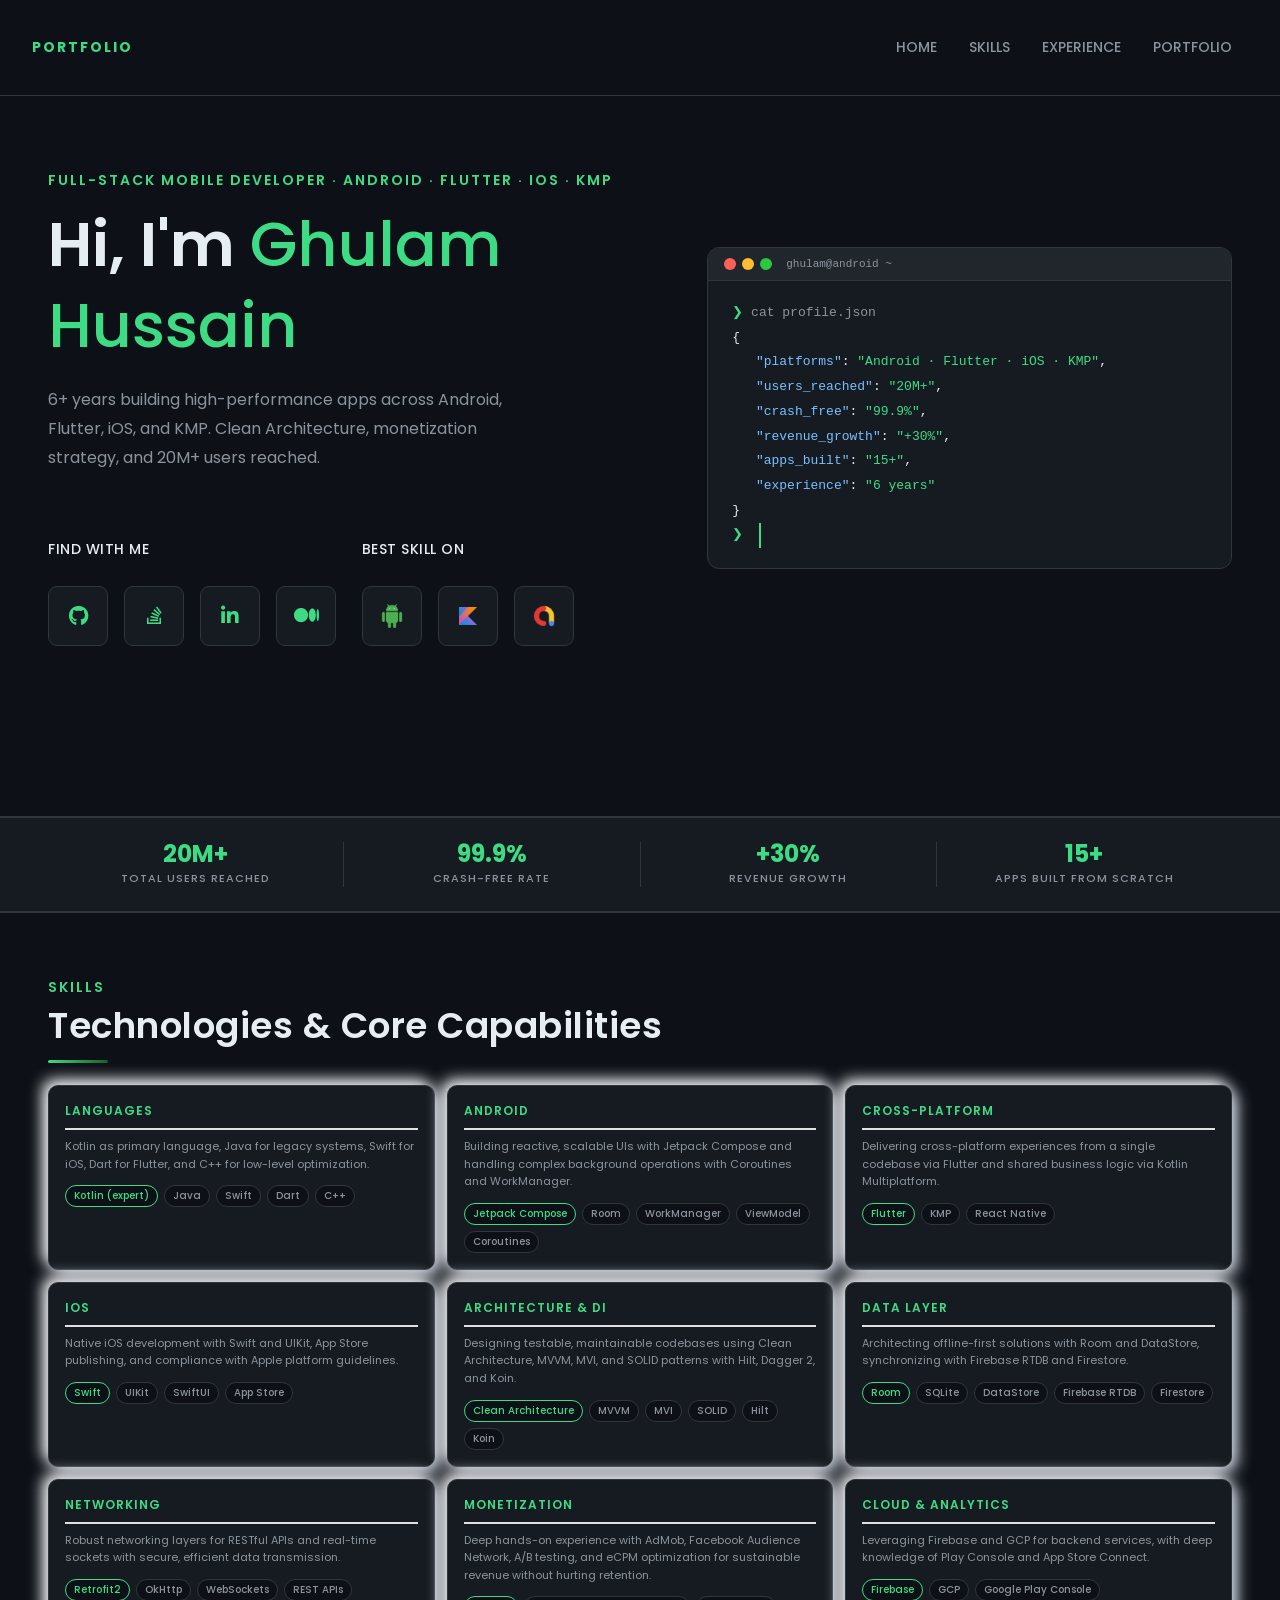
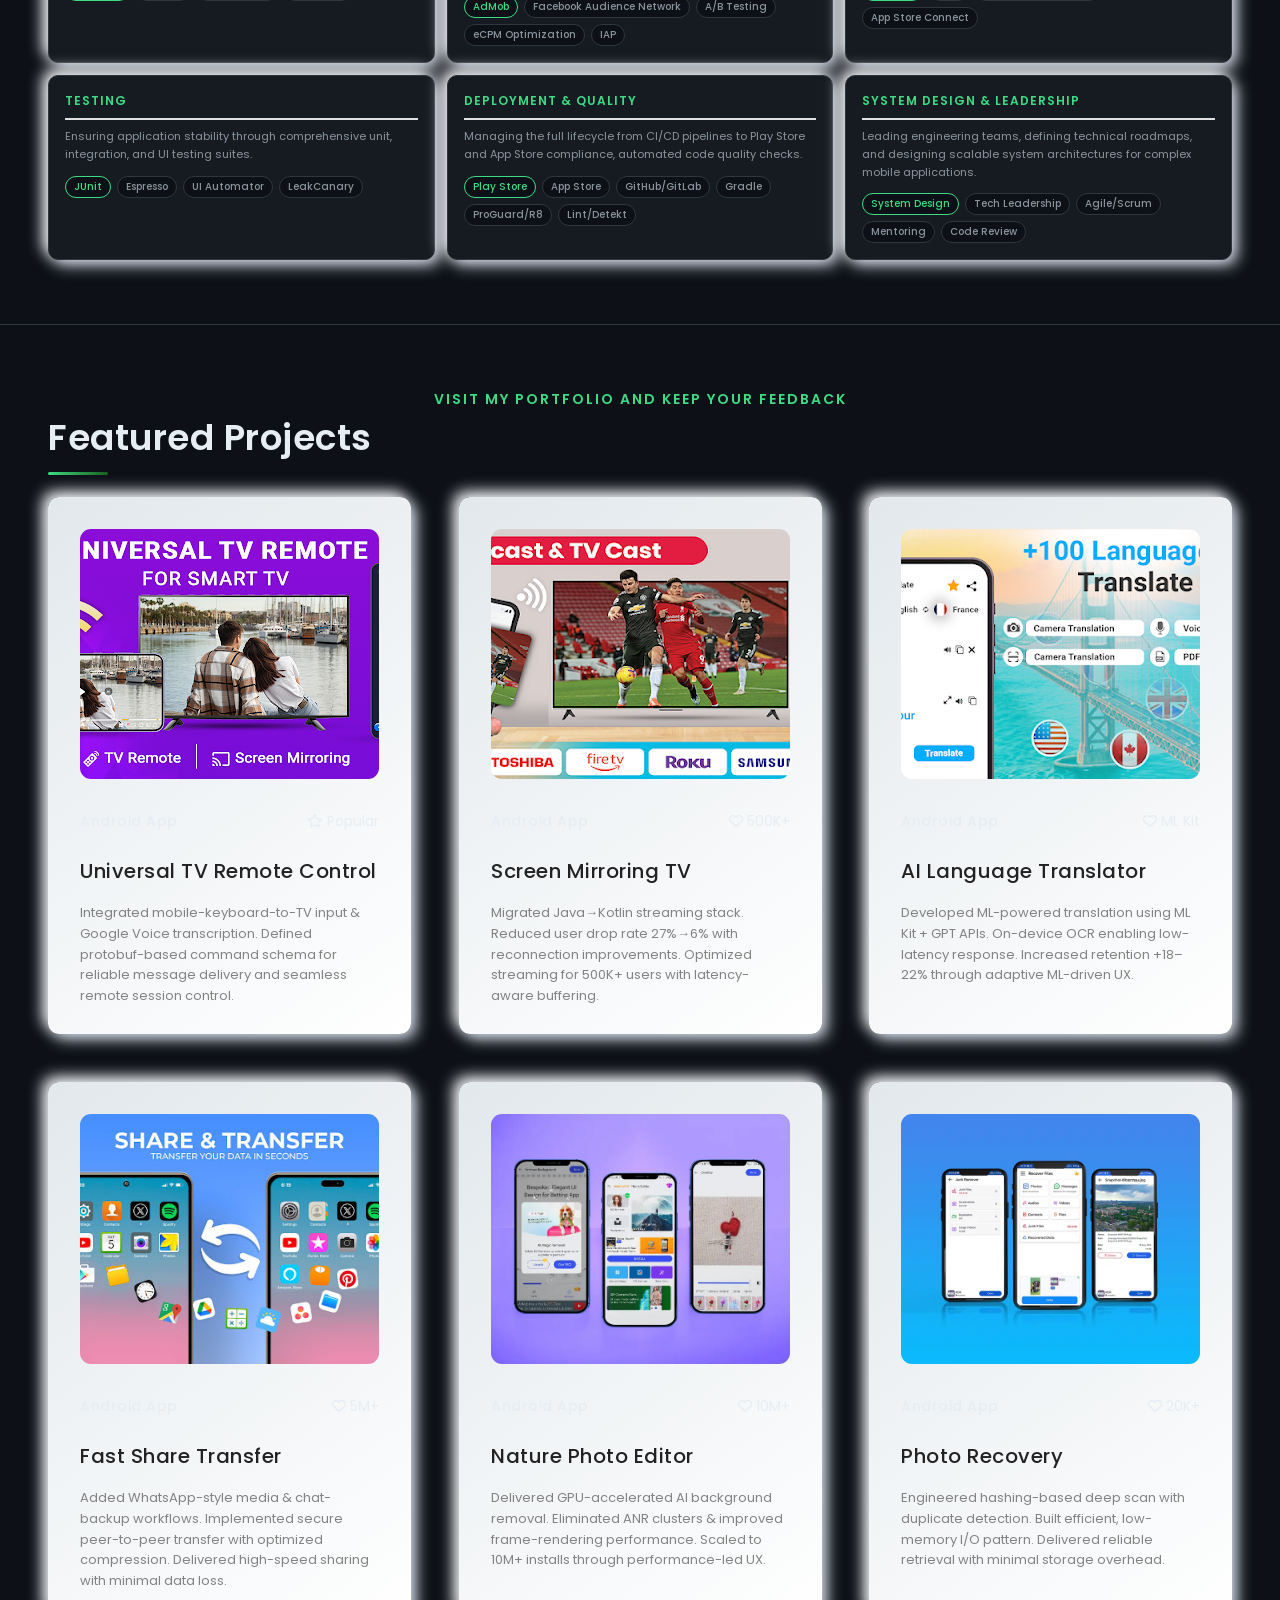
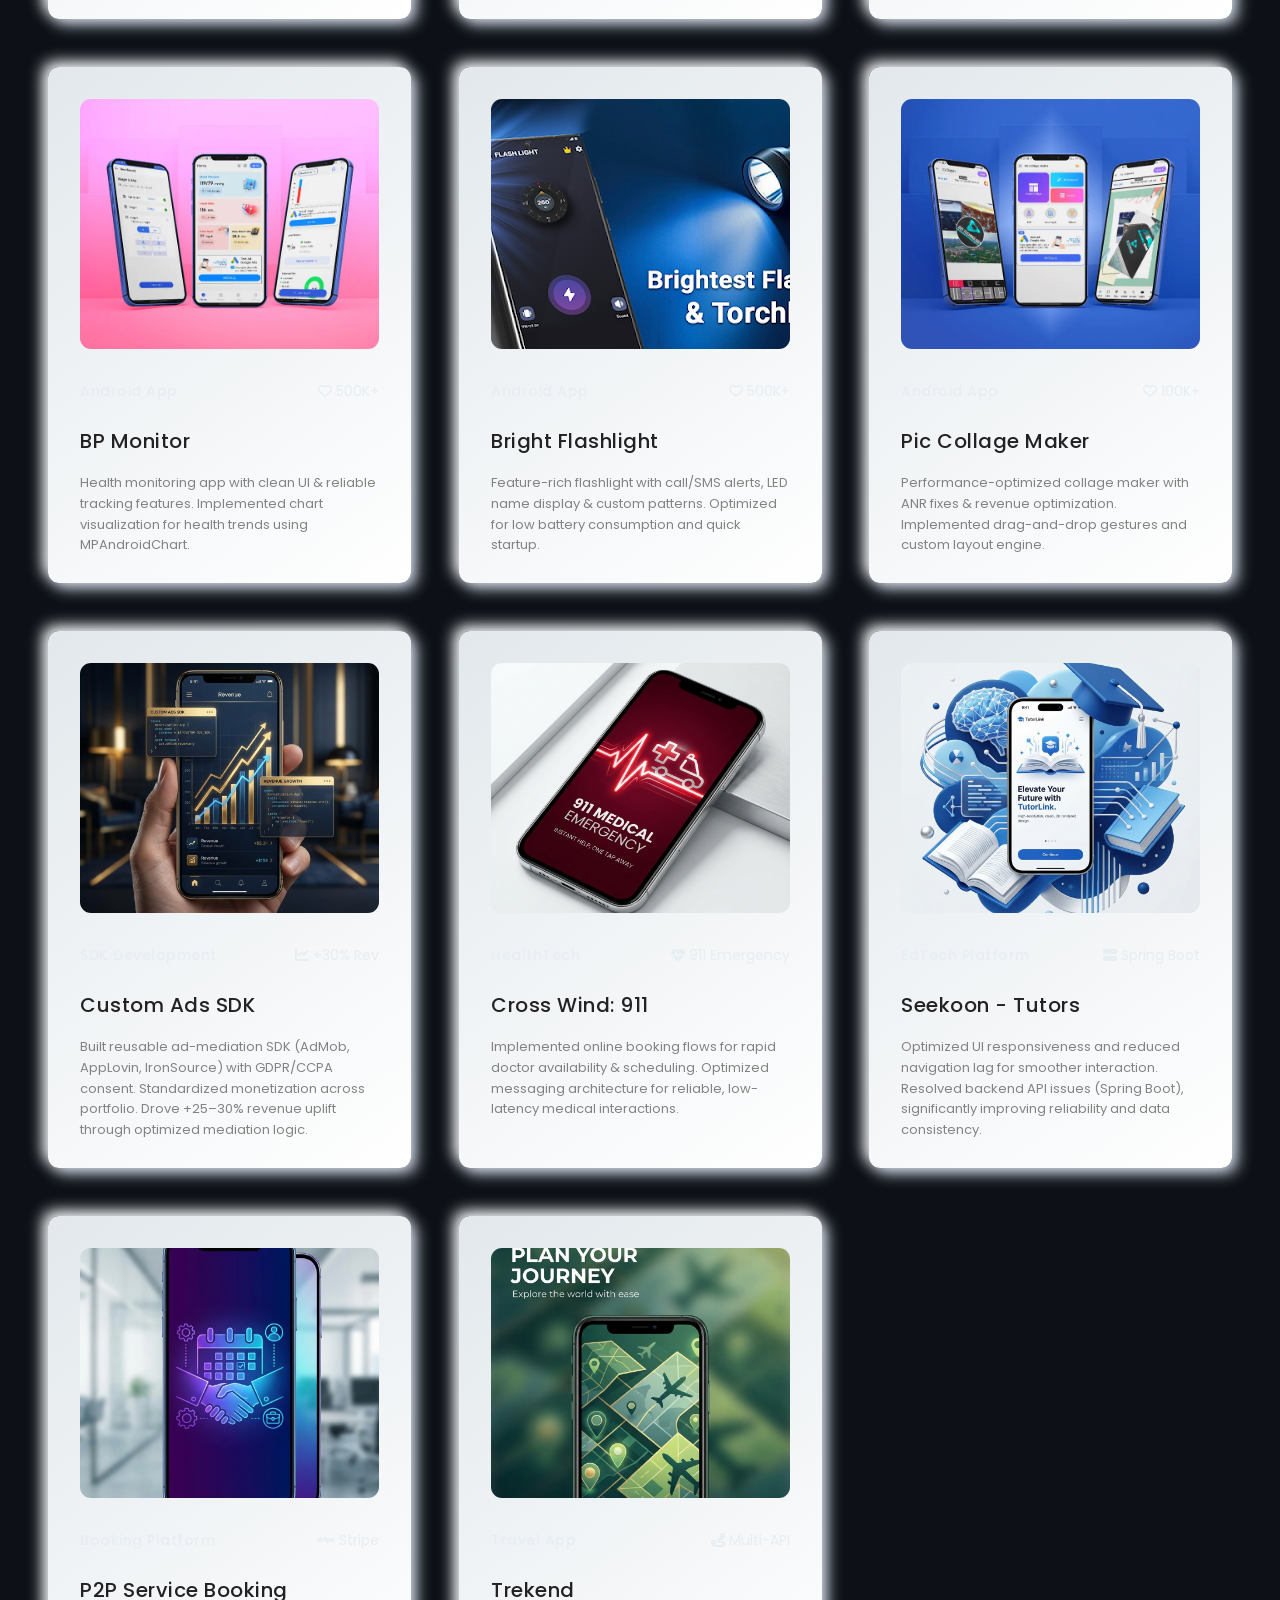
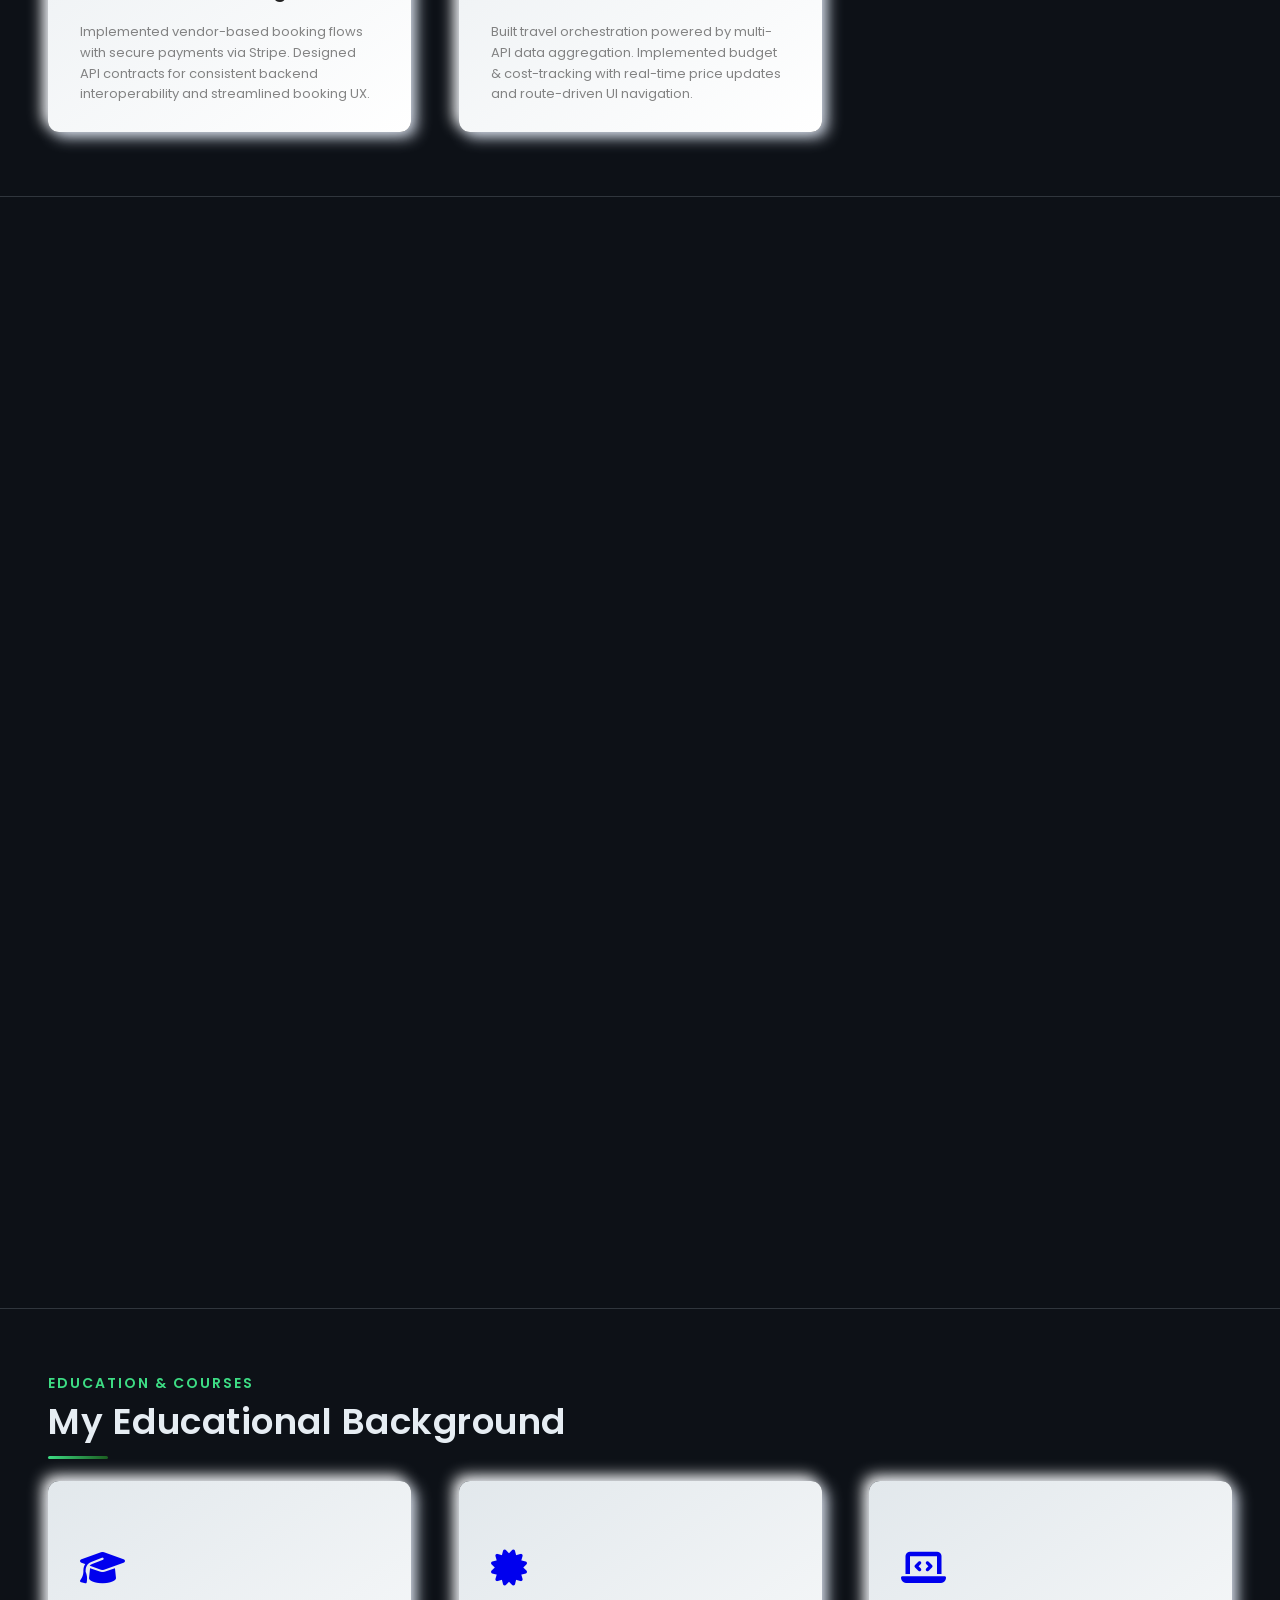
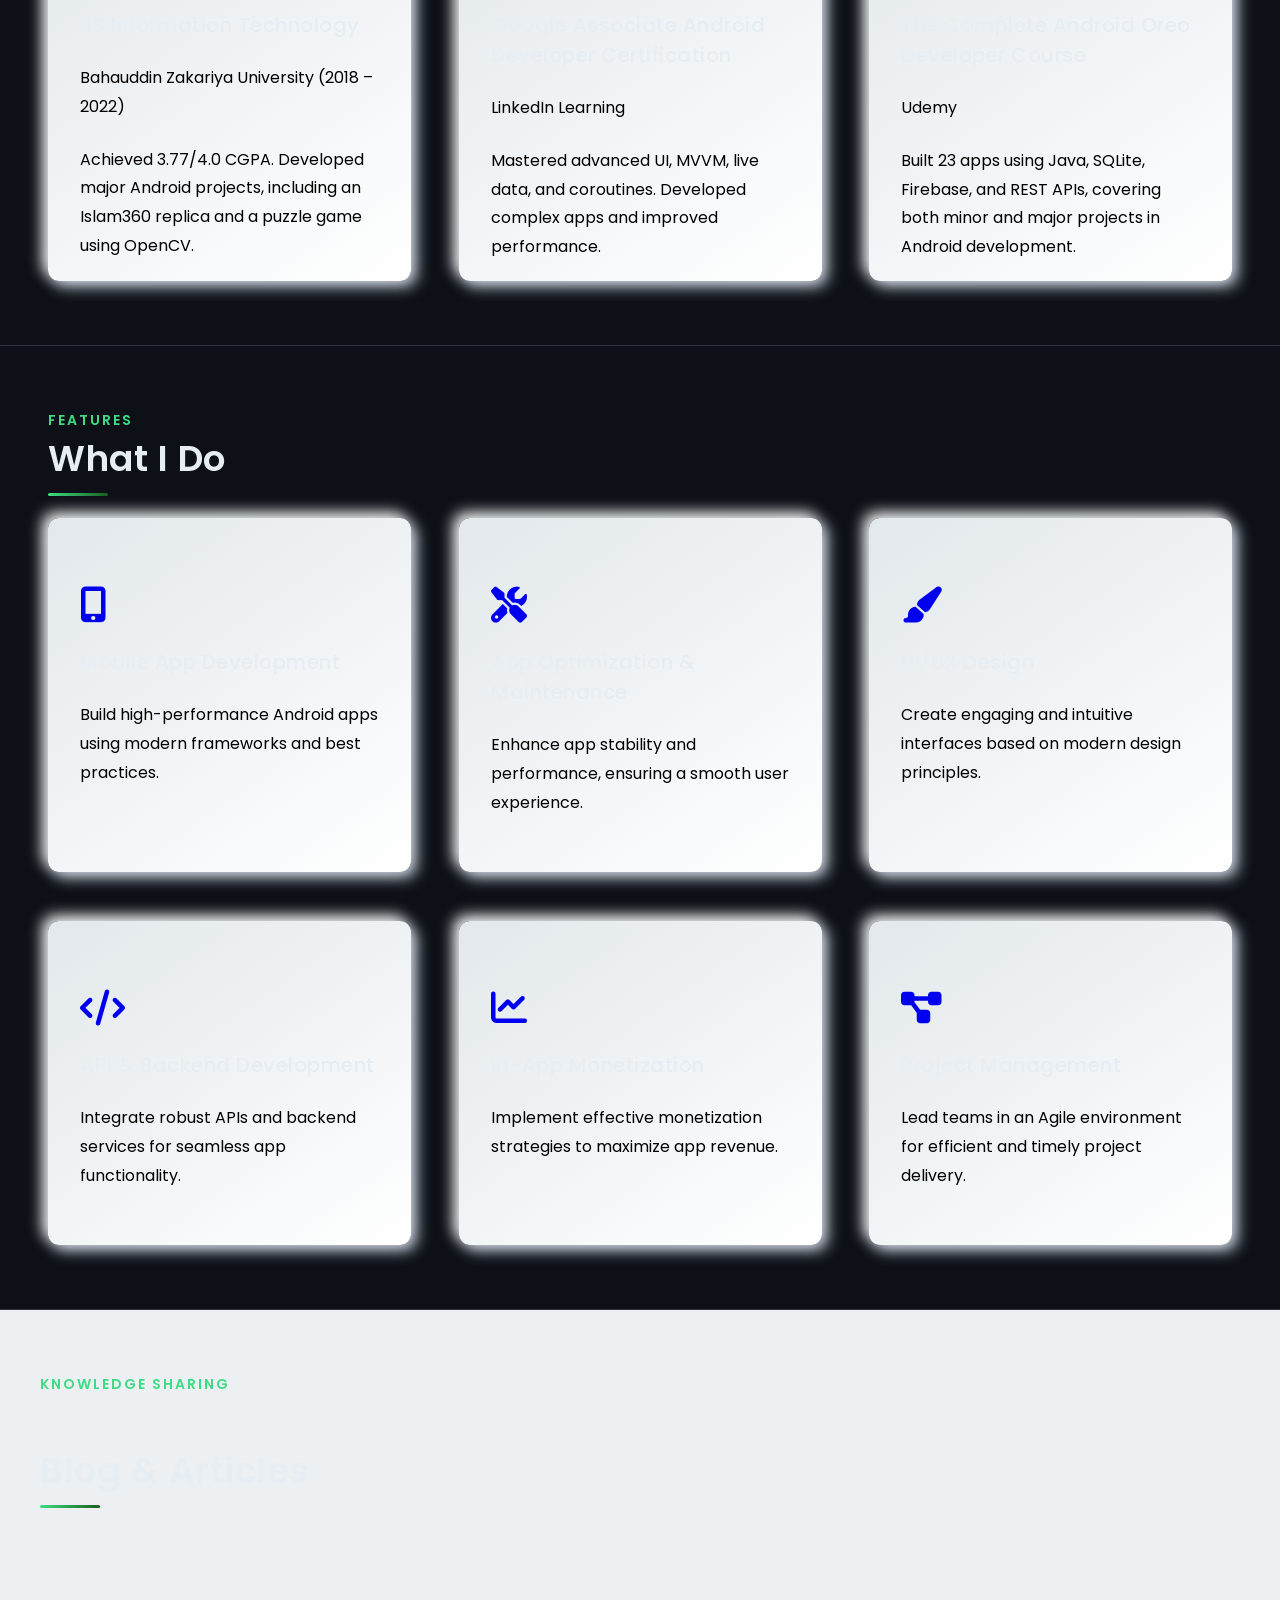
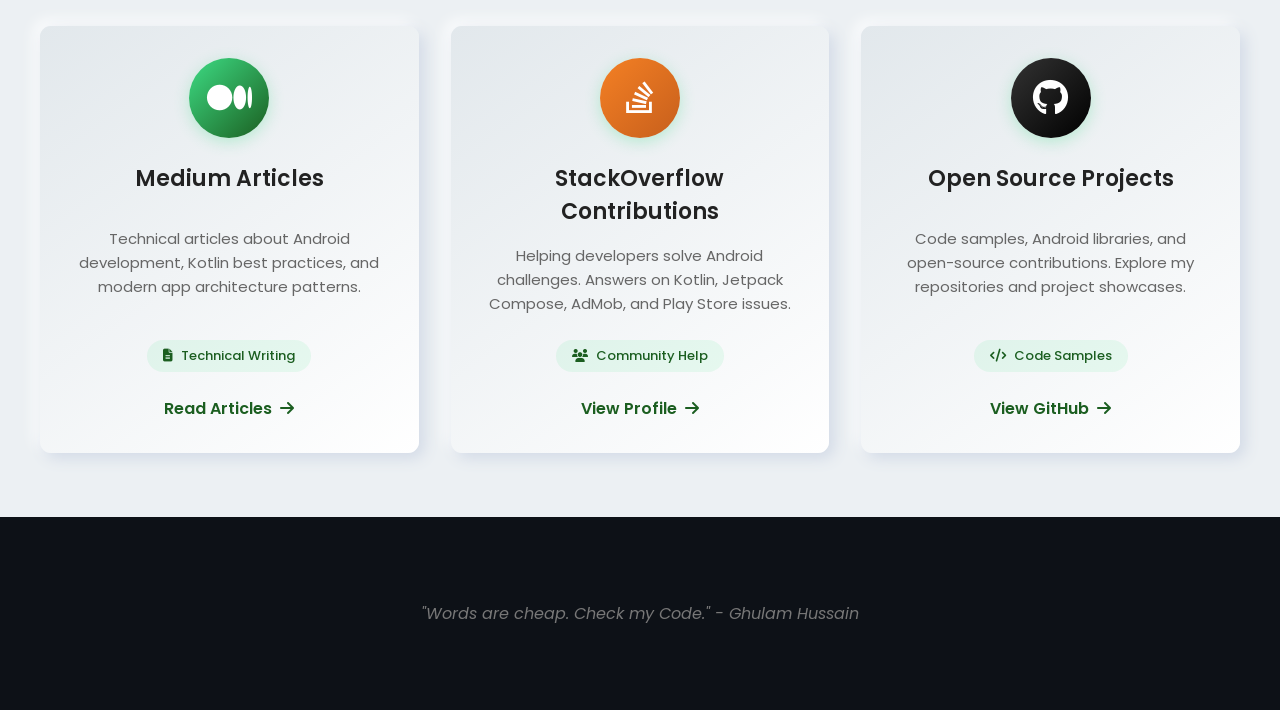
==== commit 14f7cf97: "feat: skills section — dark cards, 12 categories with cross-platform and iOS Co-Authored-By: Claude " ====
--- a/index.html
+++ b/index.html
@@ -221,175 +221,104 @@
       <h2 class="heading-secondary">Technologies & Core Capabilities</h2>
 
       <div class="skills-category-grid">
-        <!-- Languages -->
-        <div class="skill-category-card">
-          <h3>Languages</h3>
-          <p class="skill-category-desc">
-            Expert command of Kotlin for modern Android development, with strong proficiency in Java for legacy systems
-            and C++ for low-level optimization.
-          </p>
-          <div class="skill-tags">
-            <span>Kotlin (expert)</span>
-            <span>Java</span>
-            <span>C++</span>
-          </div>
-        </div>
-
-        <!-- Android -->
-        <div class="skill-category-card">
-          <h3>Modern Android</h3>
-          <p class="skill-category-desc">
-            Building reactive, scalable UIs with Jetpack Compose and handling complex background operations efficiently
-            using Coroutines and WorkManager.
-          </p>
-          <div class="skill-tags">
-            <span>Jetpack Compose</span>
-            <span>Room</span>
-            <span>WorkManager</span>
-            <span>ViewModel</span>
-            <span>Coroutines</span>
-          </div>
-        </div>
-
-        <!-- Architecture & DI -->
-        <div class="skill-category-card">
-          <h3>Architecture & DI</h3>
-          <p class="skill-category-desc">
-            Designing testable, maintainable codebases using Clean Architecture principles and SOLID patterns, powered
-            by Hilt and Koin dependency injection.
-          </p>
-          <div class="skill-tags">
-            <span>Hilt</span>
-            <span>Dagger 2</span>
-            <span>Koin</span>
-            <span>SOLID</span>
-            <span>Clean Architecture</span>
-          </div>
-        </div>
-
-        <!-- Data Layer -->
-        <div class="skill-category-card">
-          <h3>Data Layer</h3>
-          <p class="skill-category-desc">
-            Architecting offline-first data solutions with Room and DataStore, ensuring seamless synchronization with
-            remote data sources.
-          </p>
-          <div class="skill-tags">
-            <span>Room</span>
-            <span>SQLite</span>
-            <span>DataStore</span>
-            <span>Firebase RTDB</span>
-            <span>Firestore</span>
-          </div>
-        </div>
-
-        <!-- Networking -->
-        <div class="skill-category-card">
-          <h3>Networking</h3>
-          <p class="skill-category-desc">
-            Implementing robust networking layers for RESTful APIs and real-time sockets, ensuring secure and efficient
-            data transmission.
-          </p>
-          <div class="skill-tags">
-            <span>Retrofit2</span>
-            <span>OkHttp</span>
-            <span>WebSockets</span>
-          </div>
-        </div>
-
-        <!-- Cloud & Analytics -->
-        <div class="skill-category-card">
-          <h3>Cloud & Analytics</h3>
-          <p class="skill-category-desc">
-            Leveraging cloud infrastructure for backend services and utilizing deep analytics to drive product growth
-            and user retention.
-          </p>
-          <div class="skill-tags">
-            <span>Firebase</span>
-            <span>GCP</span>
-          </div>
-        </div>
-
-        <!-- Testing -->
-        <div class="skill-category-card">
-          <h3>Testing</h3>
-          <p class="skill-category-desc">
-            Ensuring application stability and reliability through comprehensive unit, integration, and UI testing
-            suites.
-          </p>
-          <div class="skill-tags">
-            <span>JUnit</span>
-            <span>Espresso</span>
-            <span>UI Automator</span>
-            <span>LeakCanary</span>
-          </div>
-        </div>
-
-        <!-- Deployment & Code Quality -->
-        <div class="skill-category-card">
-          <h3>Deployment & Quality</h3>
-          <p class="skill-category-desc">
-            Managing the full application lifecycle, from CI/CD pipelines to Play Store compliance and automated code
-            quality checks.
-          </p>
-          <div class="skill-tags">
-            <span>Play Store Release</span>
-            <span>GitHub/GitLab</span>
-            <span>Gradle</span>
-            <span>ProGuard/R8</span>
-            <span>Lint/Detekt</span>
-          </div>
-        </div>
-
-        <!-- System Design & Leadership -->
-        <div class="skill-category-card">
-          <h3>System Design & Leadership</h3>
-          <p class="skill-category-desc">
-            Leading engineering teams, defining technical roadmaps, and designing scalable system architectures for
-            complex mobile applications.
-          </p>
-          <div class="skill-tags">
-            <span>System Design</span>
-            <span>Tech Leadership</span>
-            <span>Agile/Scrum</span>
-            <span>Mentoring</span>
-            <span>Code Review</span>
-          </div>
-        </div>
-
-        <!-- Performance Optimization -->
-        <div class="skill-category-card">
-          <h3>Performance Optimization</h3>
-          <p class="skill-category-desc">
-            Deep expertise in profiling and optimizing app performance, reducing startup time, eliminating ANRs, and
-            managing memory/battery usage.
-          </p>
-          <div class="skill-tags">
-            <span>Android Profiler</span>
-            <span>Memory Management</span>
-            <span>Battery Optimization</span>
-            <span>Startup Time</span>
-            <span>ANR Resolution</span>
-          </div>
-        </div>
-
-        <!-- UI/UX & Design -->
-        <div class="skill-category-card">
-          <h3>UI/UX & Design</h3>
-          <p class="skill-category-desc">
-            Collaborating with design teams to implement pixel-perfect, accessible UIs using Material Design guidelines
-            and custom animations.
-          </p>
-          <div class="skill-tags">
-            <span>Material Design 3</span>
-            <span>Figma</span>
-            <span>Custom Views</span>
-            <span>Accessibility</span>
-            <span>Animations</span>
-          </div>
-        </div>
-
-      </div>
+
+  <div class="skill-category-card">
+    <h3>Languages</h3>
+    <p class="skill-category-desc">Kotlin as primary language, Java for legacy systems, Swift for iOS, Dart for Flutter, and C++ for low-level optimization.</p>
+    <div class="skill-tags">
+      <span>Kotlin (expert)</span><span>Java</span><span>Swift</span><span>Dart</span><span>C++</span>
+    </div>
+  </div>
+
+  <div class="skill-category-card">
+    <h3>Android</h3>
+    <p class="skill-category-desc">Building reactive, scalable UIs with Jetpack Compose and handling complex background operations with Coroutines and WorkManager.</p>
+    <div class="skill-tags">
+      <span>Jetpack Compose</span><span>Room</span><span>WorkManager</span><span>ViewModel</span><span>Coroutines</span>
+    </div>
+  </div>
+
+  <div class="skill-category-card">
+    <h3>Cross-Platform</h3>
+    <p class="skill-category-desc">Delivering cross-platform experiences from a single codebase via Flutter and shared business logic via Kotlin Multiplatform.</p>
+    <div class="skill-tags">
+      <span>Flutter</span><span>KMP</span><span>React Native</span>
+    </div>
+  </div>
+
+  <div class="skill-category-card">
+    <h3>iOS</h3>
+    <p class="skill-category-desc">Native iOS development with Swift and UIKit, App Store publishing, and compliance with Apple platform guidelines.</p>
+    <div class="skill-tags">
+      <span>Swift</span><span>UIKit</span><span>SwiftUI</span><span>App Store</span>
+    </div>
+  </div>
+
+  <div class="skill-category-card">
+    <h3>Architecture & DI</h3>
+    <p class="skill-category-desc">Designing testable, maintainable codebases using Clean Architecture, MVVM, MVI, and SOLID patterns with Hilt, Dagger 2, and Koin.</p>
+    <div class="skill-tags">
+      <span>Clean Architecture</span><span>MVVM</span><span>MVI</span><span>SOLID</span><span>Hilt</span><span>Koin</span>
+    </div>
+  </div>
+
+  <div class="skill-category-card">
+    <h3>Data Layer</h3>
+    <p class="skill-category-desc">Architecting offline-first solutions with Room and DataStore, synchronizing with Firebase RTDB and Firestore.</p>
+    <div class="skill-tags">
+      <span>Room</span><span>SQLite</span><span>DataStore</span><span>Firebase RTDB</span><span>Firestore</span>
+    </div>
+  </div>
+
+  <div class="skill-category-card">
+    <h3>Networking</h3>
+    <p class="skill-category-desc">Robust networking layers for RESTful APIs and real-time sockets with secure, efficient data transmission.</p>
+    <div class="skill-tags">
+      <span>Retrofit2</span><span>OkHttp</span><span>WebSockets</span><span>REST APIs</span>
+    </div>
+  </div>
+
+  <div class="skill-category-card">
+    <h3>Monetization</h3>
+    <p class="skill-category-desc">Deep hands-on experience with AdMob, Facebook Audience Network, A/B testing, and eCPM optimization for sustainable revenue without hurting retention.</p>
+    <div class="skill-tags">
+      <span>AdMob</span><span>Facebook Audience Network</span><span>A/B Testing</span><span>eCPM Optimization</span><span>IAP</span>
+    </div>
+  </div>
+
+  <div class="skill-category-card">
+    <h3>Cloud & Analytics</h3>
+    <p class="skill-category-desc">Leveraging Firebase and GCP for backend services, with deep knowledge of Play Console and App Store Connect.</p>
+    <div class="skill-tags">
+      <span>Firebase</span><span>GCP</span><span>Google Play Console</span><span>App Store Connect</span>
+    </div>
+  </div>
+
+  <div class="skill-category-card">
+    <h3>Testing</h3>
+    <p class="skill-category-desc">Ensuring application stability through comprehensive unit, integration, and UI testing suites.</p>
+    <div class="skill-tags">
+      <span>JUnit</span><span>Espresso</span><span>UI Automator</span><span>LeakCanary</span>
+    </div>
+  </div>
+
+  <div class="skill-category-card">
+    <h3>Deployment & Quality</h3>
+    <p class="skill-category-desc">Managing the full lifecycle from CI/CD pipelines to Play Store and App Store compliance, automated code quality checks.</p>
+    <div class="skill-tags">
+      <span>Play Store</span><span>App Store</span><span>GitHub/GitLab</span><span>Gradle</span><span>ProGuard/R8</span><span>Lint/Detekt</span>
+    </div>
+  </div>
+
+  <div class="skill-category-card">
+    <h3>System Design & Leadership</h3>
+    <p class="skill-category-desc">Leading engineering teams, defining technical roadmaps, and designing scalable system architectures for complex mobile applications.</p>
+    <div class="skill-tags">
+      <span>System Design</span><span>Tech Leadership</span><span>Agile/Scrum</span><span>Mentoring</span><span>Code Review</span>
+    </div>
+  </div>
+
+</div>
     </div>
   </section>
   </div>
--- a/css/styles.css
+++ b/css/styles.css
@@ -141,25 +141,29 @@
 /* Start Hero Styles */
 
 .hero {
-  padding: 0 16rem 9.6rem;
-  display: flex;
-  align-items: center;
+  padding: 6.4rem 16rem;
+  display: flex;
+  align-items: center;
+  gap: 3.2rem;
+  min-height: 80vh;
 }
 
 .hero--text-box {
-  width: 58%;
+  flex: 1.2;
   display: flex;
   flex-direction: column;
 }
 
 .hero--text-desc {
-  max-width: 70%;
   font-size: 1.6rem;
   line-height: 1.8;
+  color: var(--color-text-muted);
+  max-width: 48rem;
+  margin-bottom: 3.2rem;
 }
 
 .hero--social {
-  margin-top: 9.6rem;
+  margin-top: 3.2rem;
   display: flex;
 }
 
@@ -167,27 +171,61 @@
   flex: 1;
 }
 
-.hero--image-box {
-  width: 42%;
-  position: relative;
-  display: flex;
-}
-
-.hero--image-box::before {
-  content: "";
-  position: absolute;
-  width: 100%;
-  height: 70%;
-  bottom: 0;
-  left: 0;
-  z-index: -1;
-  background: linear-gradient(145deg, #e2e8ec, #ffffff);
-  box-shadow: 5px 5px 15px #d1d9e6, -5px -5px 15px #ffffff;
-  border-radius: 11px;
-}
-
-.hero--inbio-image {
-  max-width: 100%;
+/* Terminal Window */
+.hero--terminal {
+  flex: 1;
+  background: var(--color-surface);
+  border: 1px solid var(--color-border);
+  border-radius: 12px;
+  overflow: hidden;
+  min-height: 28rem;
+}
+
+.terminal-titlebar {
+  background: var(--color-surface-2);
+  border-bottom: 1px solid var(--color-border);
+  padding: 1rem 1.6rem;
+  display: flex;
+  align-items: center;
+  gap: 0.6rem;
+}
+
+.terminal-dot {
+  width: 1.2rem;
+  height: 1.2rem;
+  border-radius: 50%;
+  display: inline-block;
+}
+
+.terminal-dot--red    { background: #ff5f57; }
+.terminal-dot--yellow { background: #febc2e; }
+.terminal-dot--green  { background: #28c840; }
+
+.terminal-label {
+  color: var(--color-text-muted);
+  font-size: 1.1rem;
+  font-family: monospace;
+  margin-left: 0.8rem;
+}
+
+.terminal-body {
+  padding: 2rem 2.4rem;
+  font-family: monospace;
+  font-size: 1.3rem;
+  line-height: 1.9;
+}
+
+.terminal-prompt { color: var(--color-accent); }
+.terminal-cmd    { color: var(--color-text-muted); }
+.terminal-key    { color: #79c0ff; }
+.terminal-val    { color: var(--color-accent); }
+.terminal-bracket { color: var(--color-text); }
+.terminal-line   { padding-left: 0.8rem; }
+
+.terminal-cursor {
+  display: inline-block;
+  border-right: 2px solid var(--color-accent);
+  animation: blink 1s step-end infinite;
 }
 
 /* End Hero Styles */
--- a/css/impact-metrics.css
+++ b/css/impact-metrics.css
@@ -1,83 +1,84 @@
-/* Impact Metrics Section */
+/* Impact Metrics — horizontal stats strip */
+
 .impact-metrics {
-    padding: 9.6rem 3.2rem;
-    max-width: 120rem;
-    margin: 0 auto;
+  background: var(--color-surface);
+  border-top: 1px solid var(--color-border);
+  border-bottom: 1px solid var(--color-border);
+  padding: 2.4rem 4.8rem;
+}
+
+/* Hide the section heading — strip has no title */
+.impact-metrics .heading-sub,
+.impact-metrics .heading-secondary {
+  display: none;
 }
 
 .metrics-container {
-    display: grid;
-    grid-template-columns: repeat(4, 1fr);
-    gap: 3.2rem;
-    margin-top: 4.8rem;
+  display: flex;
+  justify-content: space-around;
+  align-items: center;
+  margin-top: 0;
 }
 
 .metric-card {
-    background: linear-gradient(145deg, #e2e8ec, #ffffff);
-    box-shadow: 5px 5px 15px var(--color-shadow-dark), -5px -5px 15px var(--color-shadow-light);
-    border-radius: 11px;
-    padding: 3.2rem 2.4rem;
-    text-align: center;
-    transition: transform 0.3s ease, box-shadow 0.3s ease;
+  text-align: center;
+  background: none;
+  box-shadow: none;
+  border: none;
+  border-radius: 0;
+  padding: 0 3.2rem;
+  transition: none;
+  flex: 1;
+}
+
+.metric-card + .metric-card {
+  border-left: 1px solid var(--color-border);
 }
 
 .metric-card:hover {
-    transform: translateY(-4px);
-    box-shadow: 8px 8px 20px var(--color-shadow-dark), -8px -8px 20px var(--color-shadow-light);
+  transform: none;
+  box-shadow: none;
 }
 
+/* Hide icon — strip layout doesn't use it */
 .metric-icon {
-    width: 6.4rem;
-    height: 6.4rem;
-    margin: 0 auto 2.4rem;
-    display: flex;
-    align-items: center;
-    justify-content: center;
-    background: linear-gradient(145deg, #ffffff, #e2e8ec);
-    box-shadow: inset 3px 3px 8px var(--color-shadow-dark), inset -3px -3px 8px var(--color-shadow-light);
-    border-radius: 50%;
-}
-
-.metric-icon i {
-    font-size: 2.8rem;
-    color: var(--color-primary);
+  display: none;
 }
 
 .metric-number {
-    font-size: 4.4rem;
-    font-weight: 700;
-    color: var(--color-primary);
-    margin-bottom: 0.8rem;
-    line-height: 1;
+  font-size: 2.4rem;
+  font-weight: 700;
+  color: var(--color-accent);
+  line-height: 1;
+  margin-bottom: 0.4rem;
 }
 
+/* Remove the .success variant — all numbers same green */
 .metric-number.success {
-    color: var(--color-primary-light);
-    /* Lighter blue instead of green */
+  color: var(--color-accent);
 }
 
 .metric-label {
-    font-size: 1.4rem;
-    font-weight: 500;
-    color: var(--color-text-medium);
-    text-transform: uppercase;
-    letter-spacing: 0.5px;
-}
-
-/* Responsive */
-@media (max-width: 75em) {
-    .metrics-container {
-        grid-template-columns: repeat(2, 1fr);
-    }
+  font-size: 1.1rem;
+  font-weight: 500;
+  color: var(--color-text-muted);
+  text-transform: uppercase;
+  letter-spacing: 1px;
 }
 
 @media (max-width: 48em) {
-    .metrics-container {
-        grid-template-columns: 1fr;
-        gap: 2.4rem;
-    }
+  .metrics-container {
+    flex-direction: column;
+    gap: 2.4rem;
+  }
 
-    .impact-metrics {
-        padding: 6.4rem 2.4rem;
-    }
-}+  .metric-card + .metric-card {
+    border-left: none;
+    border-top: 1px solid var(--color-border);
+    padding-top: 2.4rem;
+  }
+
+  .impact-metrics {
+    padding: 2.4rem;
+  }
+}
--- a/css/principal-enhancements.css
+++ b/css/principal-enhancements.css
@@ -5,9 +5,63 @@
     color: var(--color-primary);
 }
 
-/* Skill category headers */
+/* ============================================
+   SKILLS SECTION
+   ============================================ */
+
+.skills-category-grid {
+  display: grid;
+  grid-template-columns: repeat(3, 1fr);
+  gap: 1.2rem;
+}
+
+.skill-category-card {
+  background: var(--color-surface);
+  border: 1px solid var(--color-border);
+  border-radius: 10px;
+  padding: 1.6rem;
+  transition: border-color 0.2s ease;
+}
+
+.skill-category-card:hover {
+  border-color: var(--color-accent);
+}
+
 .skill-category-card h3 {
-    color: var(--color-primary);
+  color: var(--color-accent);
+  font-size: 1.2rem;
+  font-weight: 600;
+  text-transform: uppercase;
+  letter-spacing: 1px;
+  margin-bottom: 0.8rem;
+}
+
+.skill-category-desc {
+  color: var(--color-text-muted);
+  font-size: 1.1rem;
+  line-height: 1.6;
+  margin-bottom: 1.2rem;
+}
+
+.skill-tags {
+  display: flex;
+  flex-wrap: wrap;
+  gap: 0.6rem;
+}
+
+.skill-tags span {
+  background: var(--color-bg);
+  border: 1px solid var(--color-border);
+  color: var(--color-text-muted);
+  font-size: 1.0rem;
+  padding: 0.2rem 0.8rem;
+  border-radius: 12px;
+}
+
+/* First tag in each card gets green accent */
+.skill-tags span:first-child {
+  border-color: var(--color-accent);
+  color: var(--color-accent);
 }
 
 /* Timeline dots */
--- a/css/animations.css
+++ b/css/animations.css
@@ -625,9 +625,15 @@
   .project-card:hover {
     transform: translateY(-5px);
   }
-  
+
   .feat-box:hover {
     transform: translateY(-4px) scale(1.01);
   }
 }
 
+/* Terminal cursor blink */
+@keyframes blink {
+  0%, 100% { border-color: var(--color-accent); }
+  50%       { border-color: transparent; }
+}
+
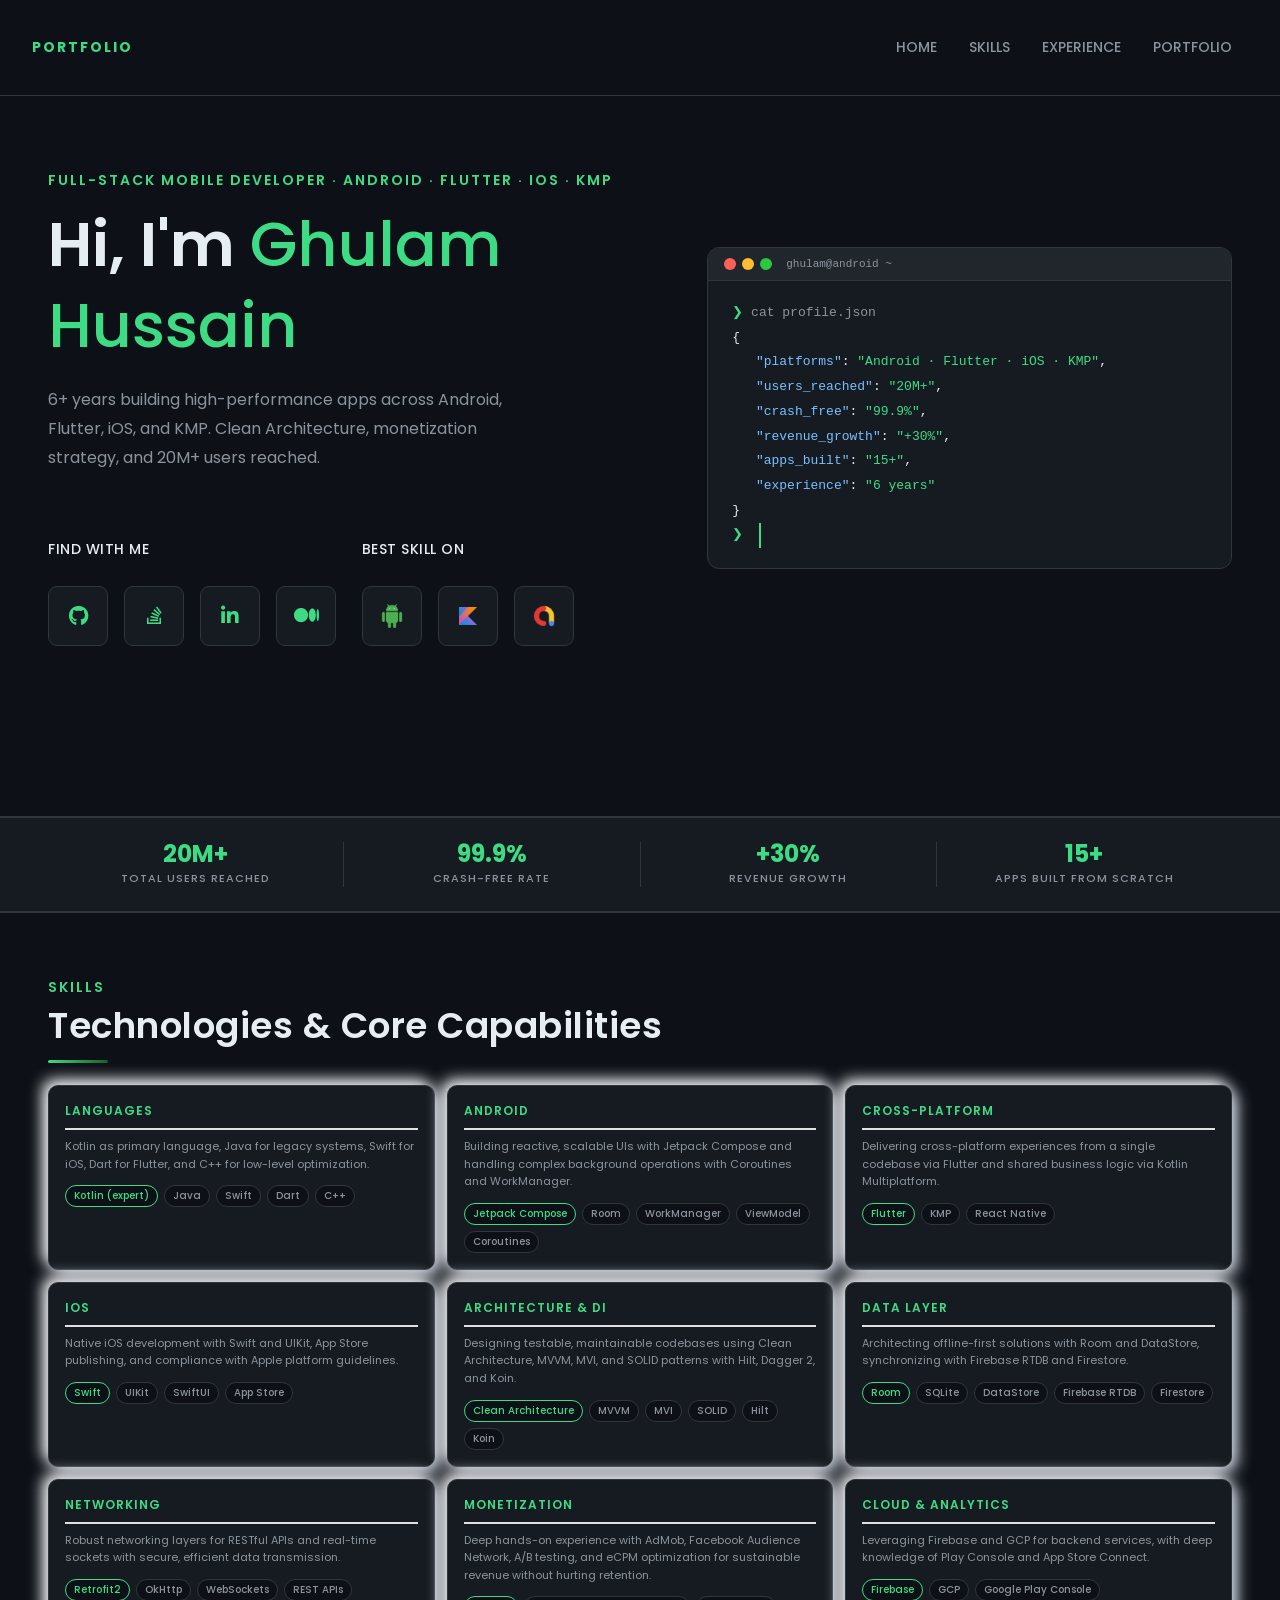
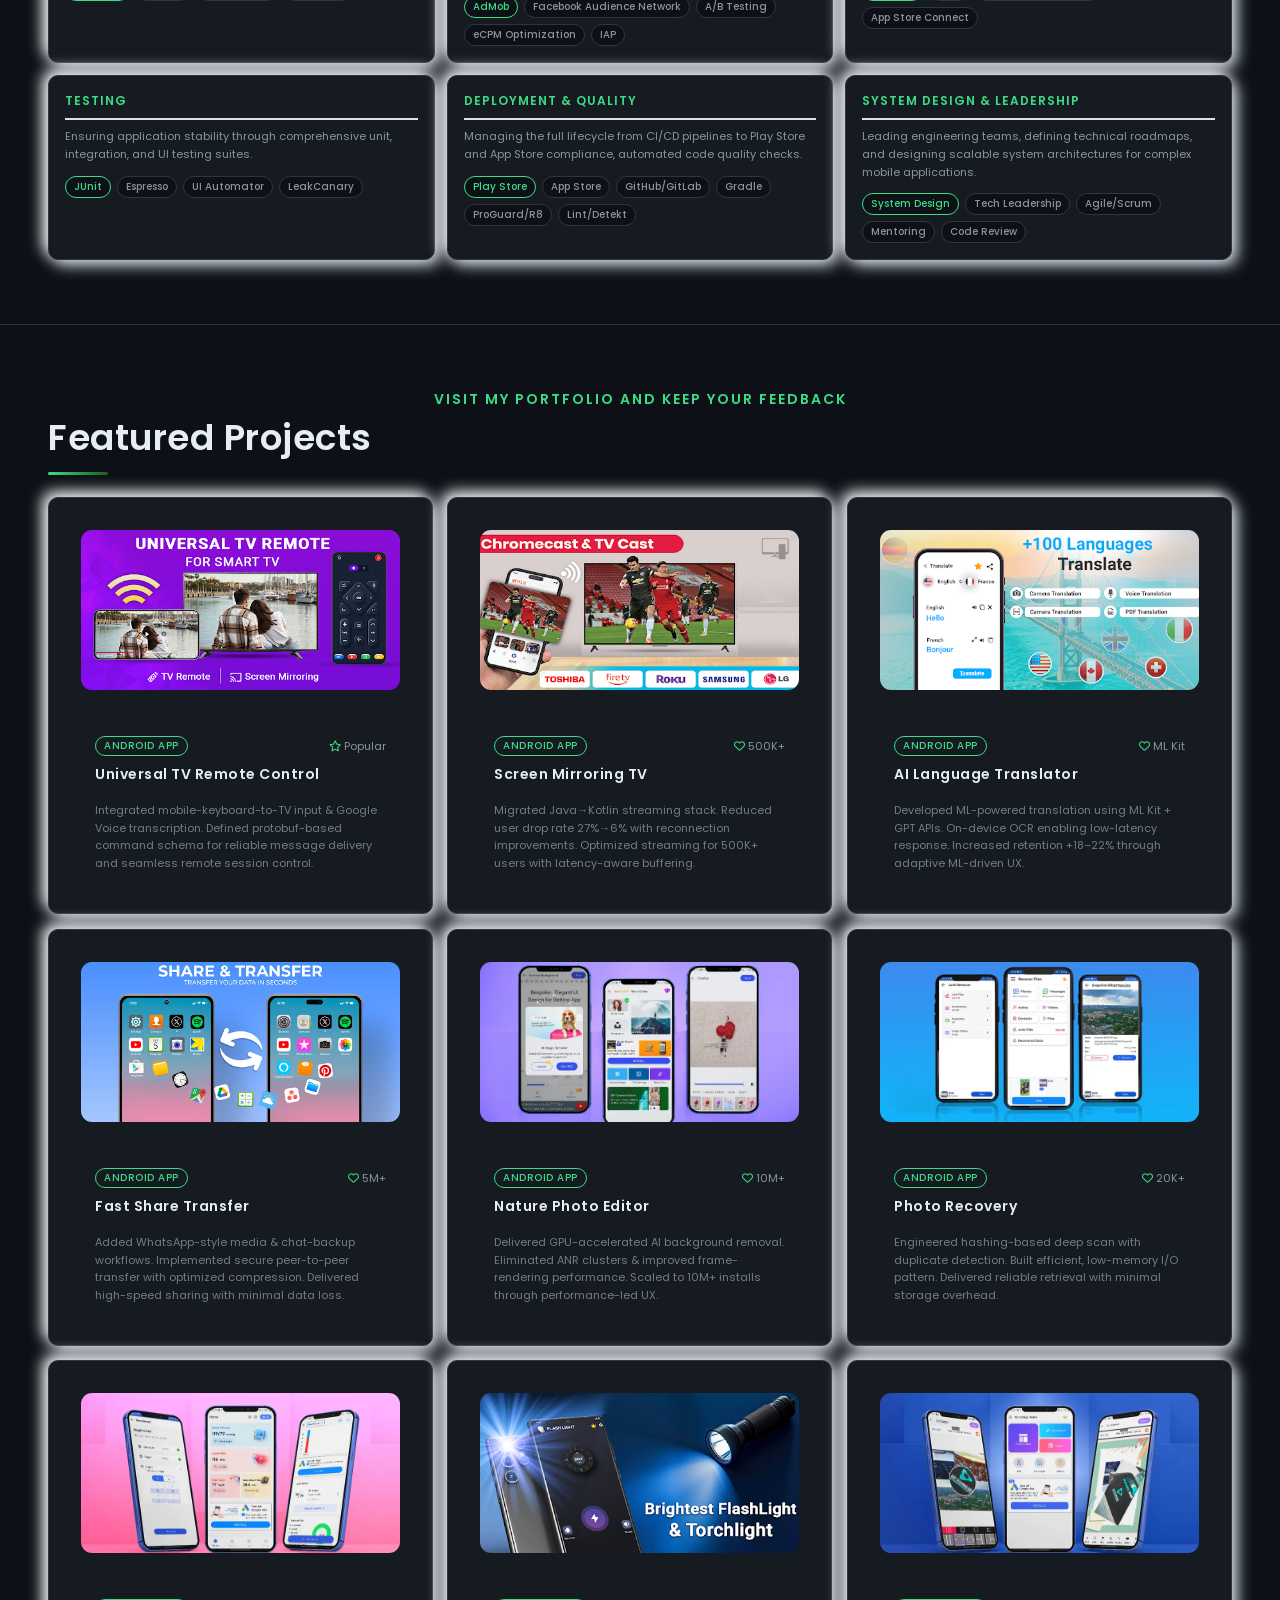
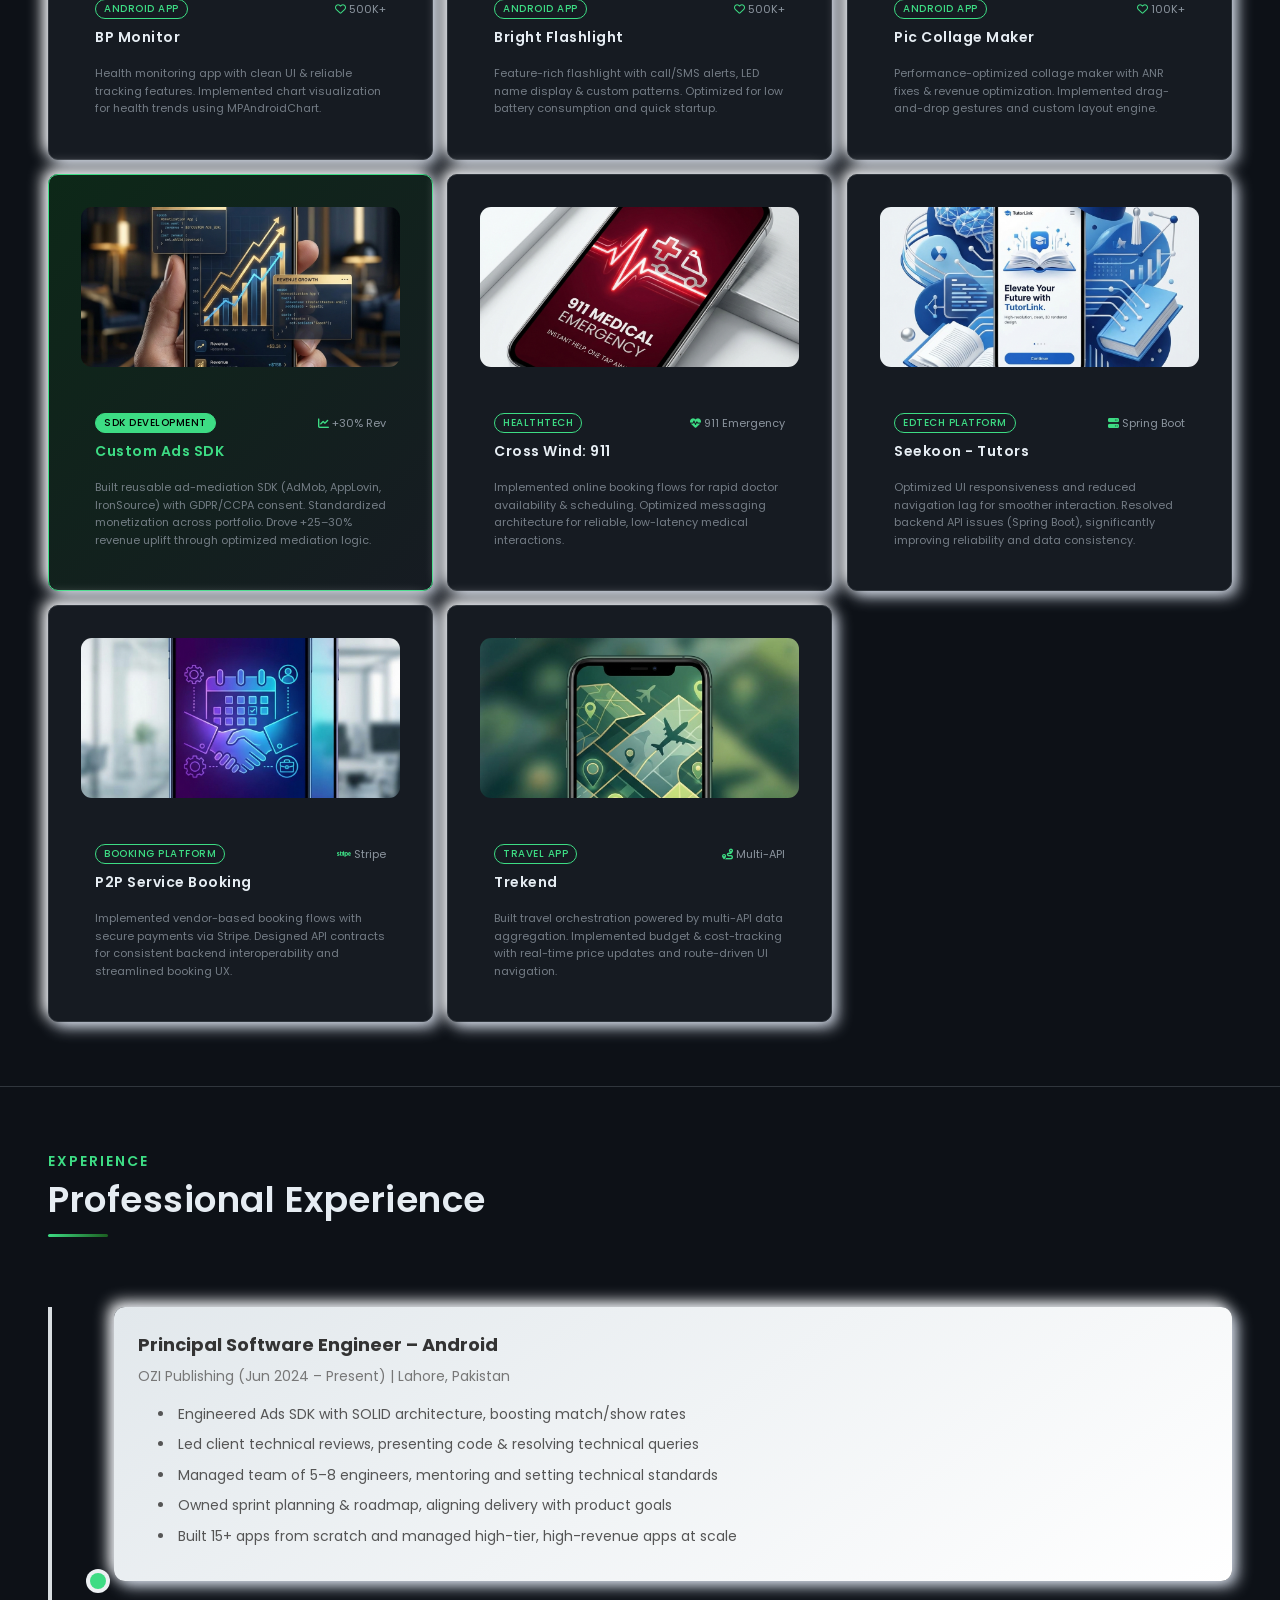
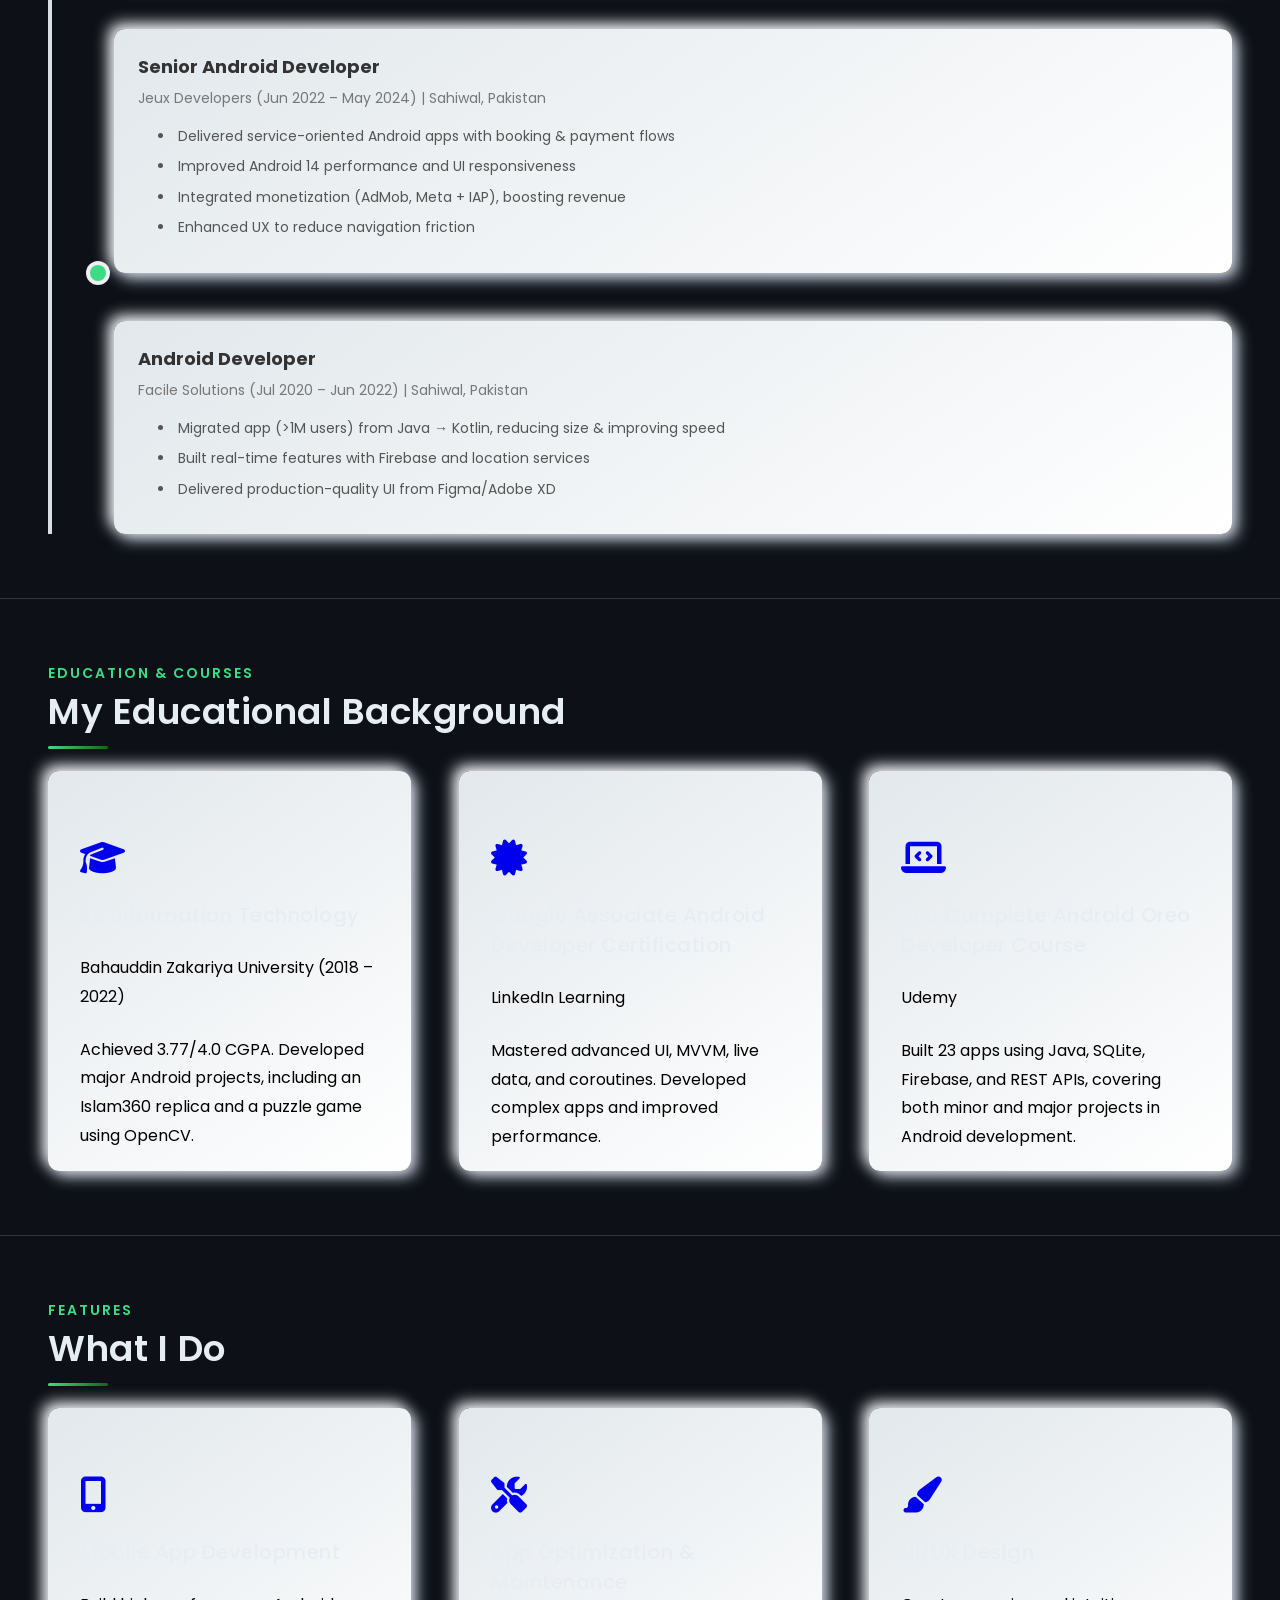
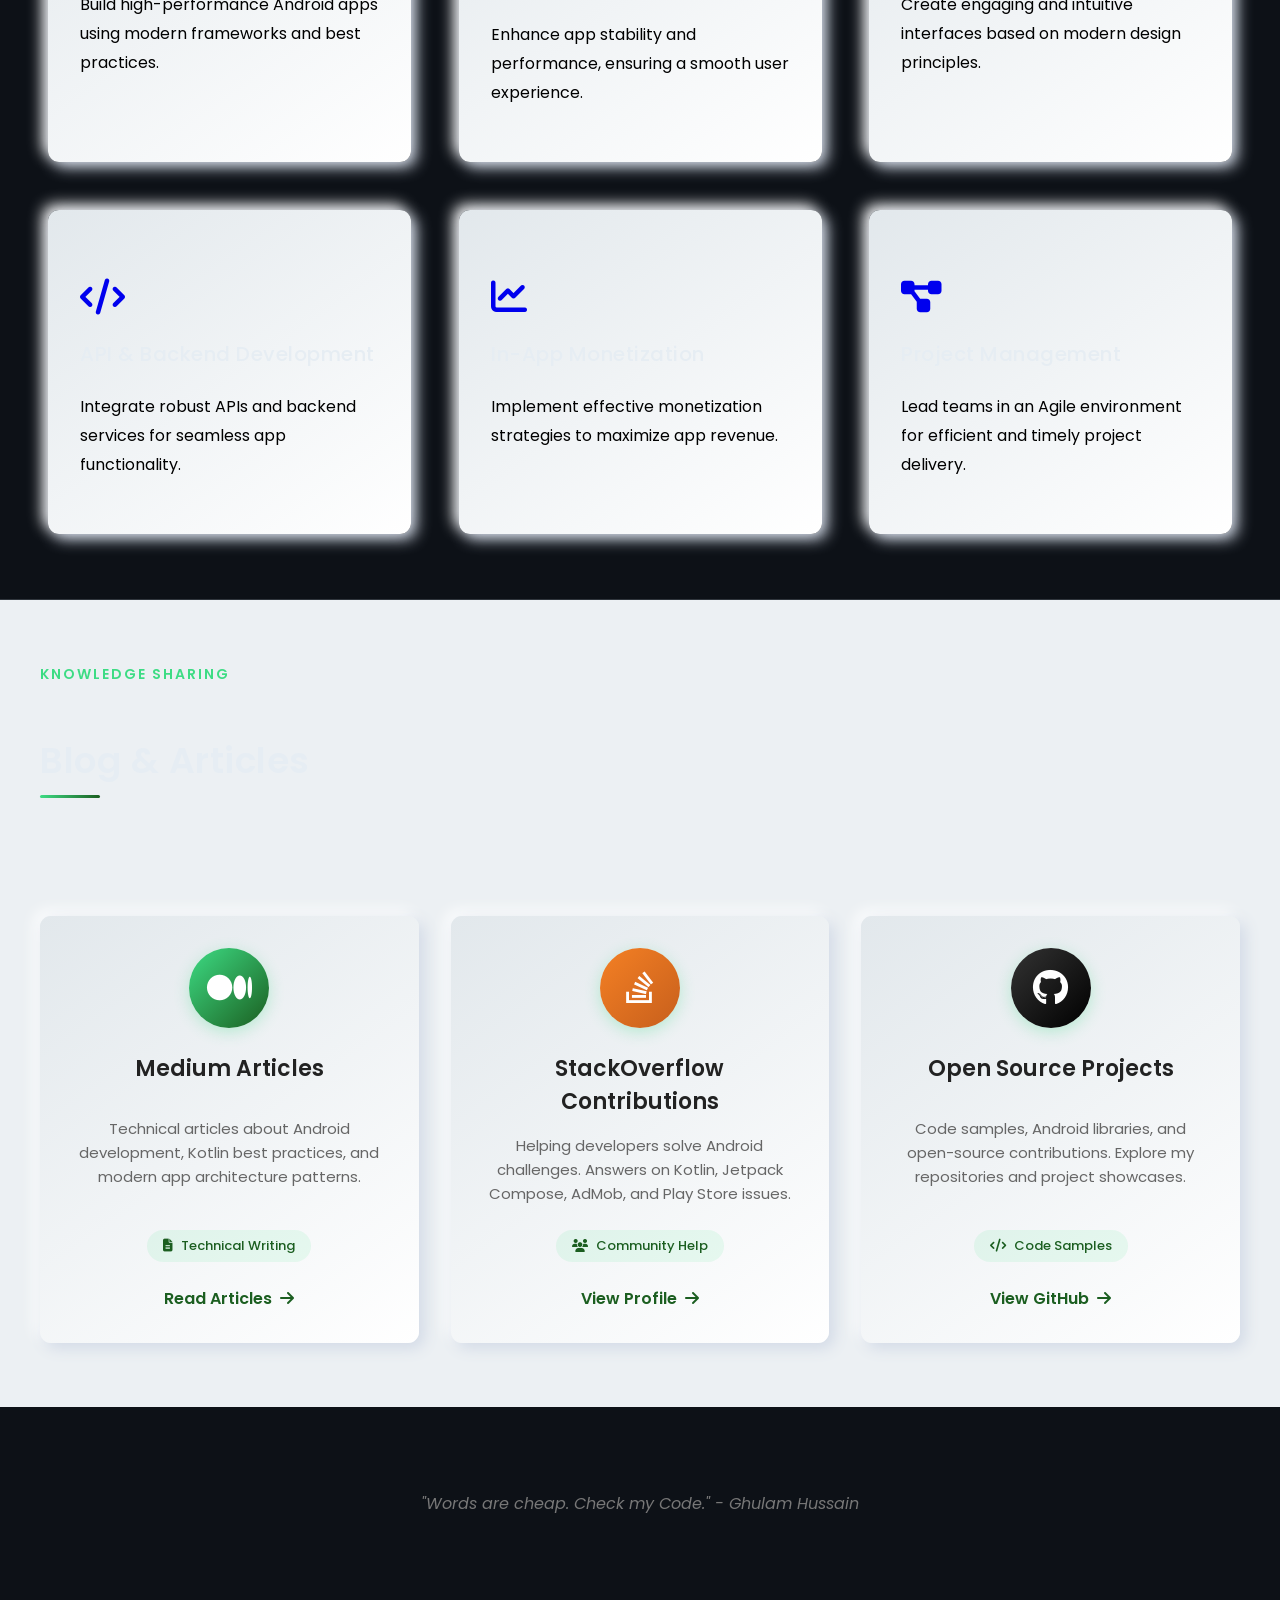
==== commit 8ff15c26: "feat: portfolio dark cards with hover accent, flagship SDK card" ====
--- a/index.html
+++ b/index.html
@@ -507,7 +507,7 @@
       </div>
 
       <!-- Custom Ads SDK -->
-      <div class="project-card">
+      <div class="project-card project-card--flagship">
         <div class="project-card--head">
           <img src="images/portfolio-imgs/admob_sdk.png" onerror="this.src='images/portfolio-imgs/fast-share.jpg'"
             alt="Custom Ads SDK" />
--- a/css/principal-enhancements.css
+++ b/css/principal-enhancements.css
@@ -119,4 +119,121 @@
 
 .social-link:hover .social-icon {
     color: var(--color-primary-lighter);
+}
+
+/* ============================================
+   PORTFOLIO SECTION
+   ============================================ */
+
+.projects-container {
+  display: grid;
+  grid-template-columns: repeat(3, 1fr);
+  gap: 1.4rem;
+}
+
+.project-card {
+  background: var(--color-surface);
+  border: 1px solid var(--color-border);
+  border-radius: 10px;
+  overflow: hidden;
+  transition: border-color 0.3s ease, transform 0.3s ease;
+  position: relative;
+}
+
+.project-card:hover {
+  border-color: var(--color-accent);
+  transform: translateY(-3px);
+  box-shadow: none;
+}
+
+/* Green accent line at bottom on hover */
+.project-card::after {
+  content: "";
+  position: absolute;
+  bottom: 0;
+  left: 0;
+  right: 0;
+  height: 2px;
+  background: linear-gradient(90deg, var(--color-accent), transparent);
+  opacity: 0;
+  transition: opacity 0.3s ease;
+}
+
+.project-card:hover::after {
+  opacity: 1;
+}
+
+.project-card--head img {
+  width: 100%;
+  height: 16rem;
+  object-fit: cover;
+  display: block;
+  background: var(--color-surface-2);
+}
+
+.project-card--body {
+  padding: 1.4rem;
+}
+
+.project-info {
+  display: flex;
+  justify-content: space-between;
+  align-items: center;
+  margin-bottom: 0.8rem;
+}
+
+.project-type {
+  font-size: 1.0rem;
+  color: var(--color-accent);
+  border: 1px solid var(--color-accent);
+  padding: 0.1rem 0.8rem;
+  border-radius: 10px;
+  text-transform: uppercase;
+  letter-spacing: 0.5px;
+}
+
+.project-stats {
+  font-size: 1.1rem;
+  color: var(--color-text-muted);
+}
+
+.project-stats i {
+  color: var(--color-accent);
+}
+
+.project-title {
+  font-size: 1.4rem;
+  font-weight: 600;
+  margin-bottom: 0.8rem;
+}
+
+.project-link {
+  color: var(--color-text);
+  transition: color 0.3s ease;
+}
+
+.project-card:hover .project-link {
+  color: var(--color-accent);
+}
+
+.project-desc {
+  font-size: 1.1rem;
+  color: var(--color-text-muted);
+  line-height: 1.6;
+}
+
+/* Flagship card — Custom Ads SDK */
+.project-card--flagship {
+  background: linear-gradient(135deg, #0d2818, var(--color-surface));
+  border-color: var(--color-accent);
+}
+
+.project-card--flagship .project-type {
+  background: var(--color-accent);
+  color: #000;
+  border-color: var(--color-accent);
+}
+
+.project-card--flagship .project-title .project-link {
+  color: var(--color-accent);
 }
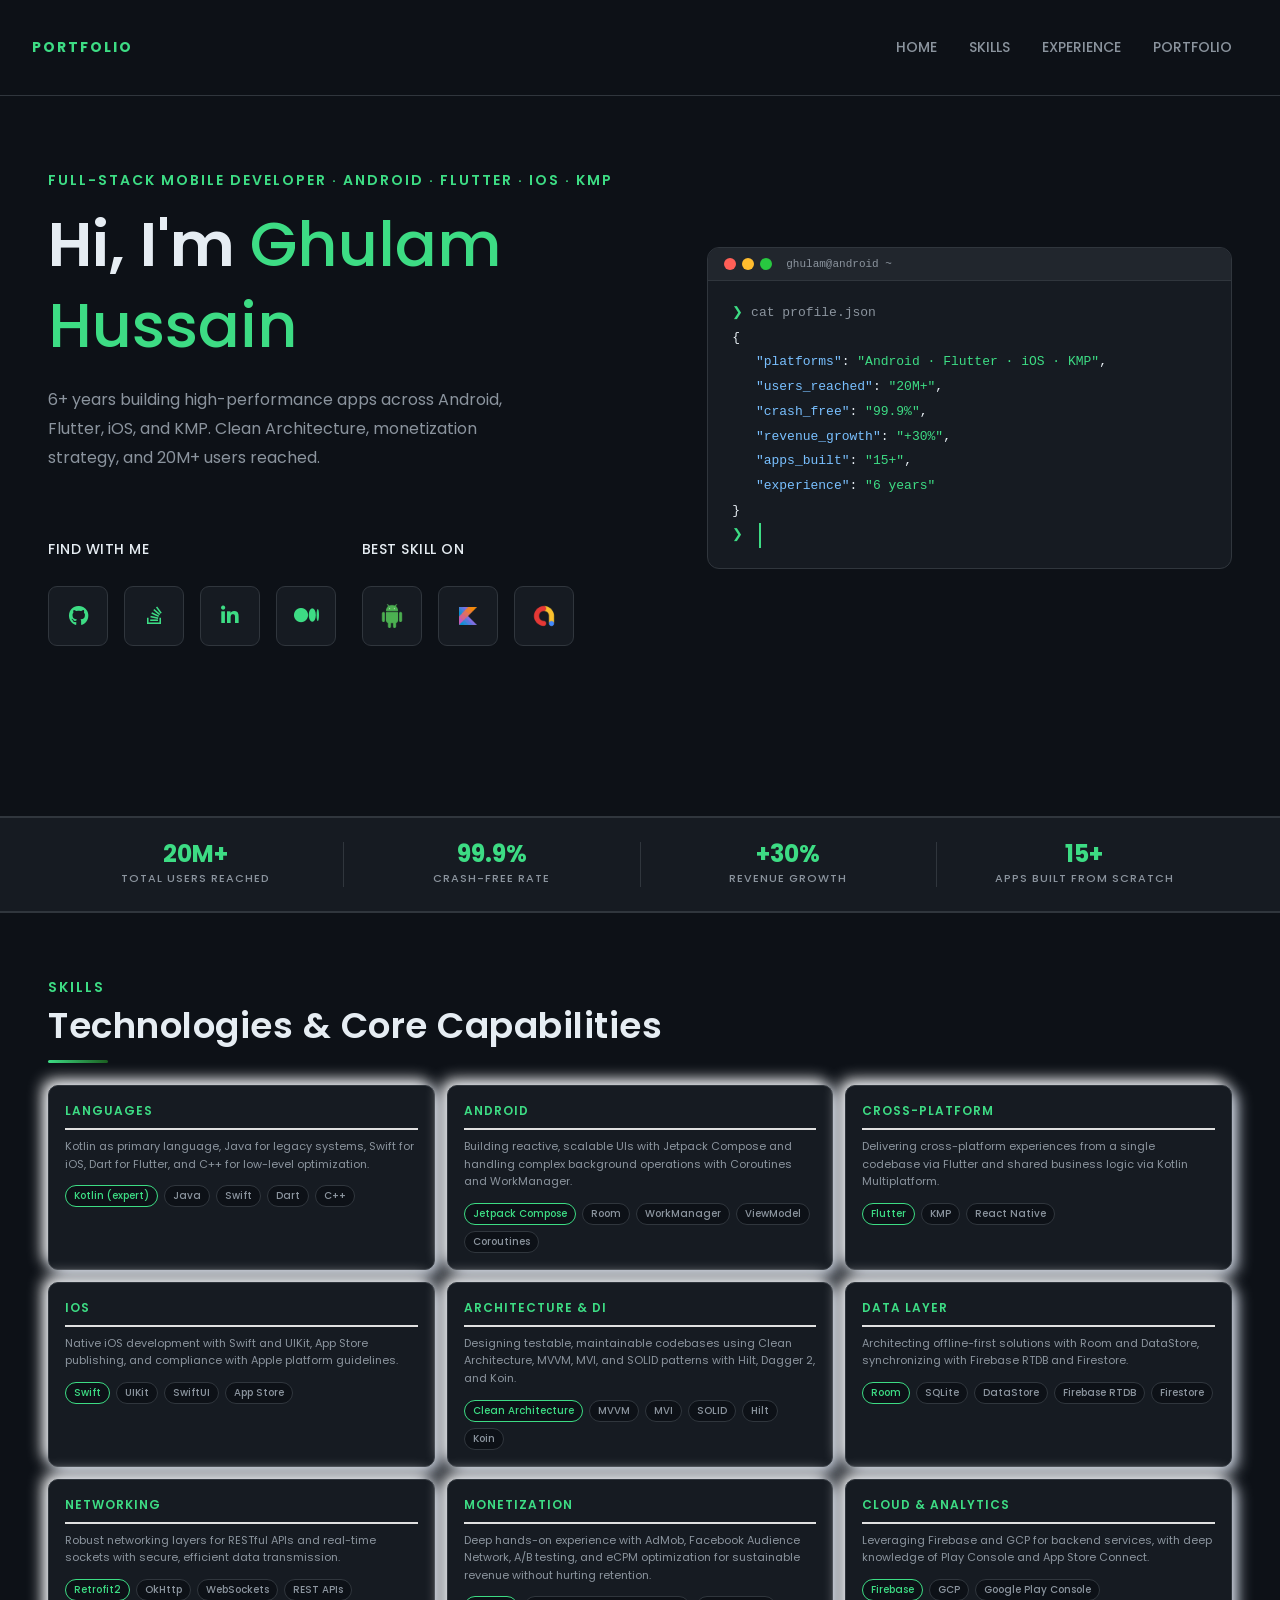
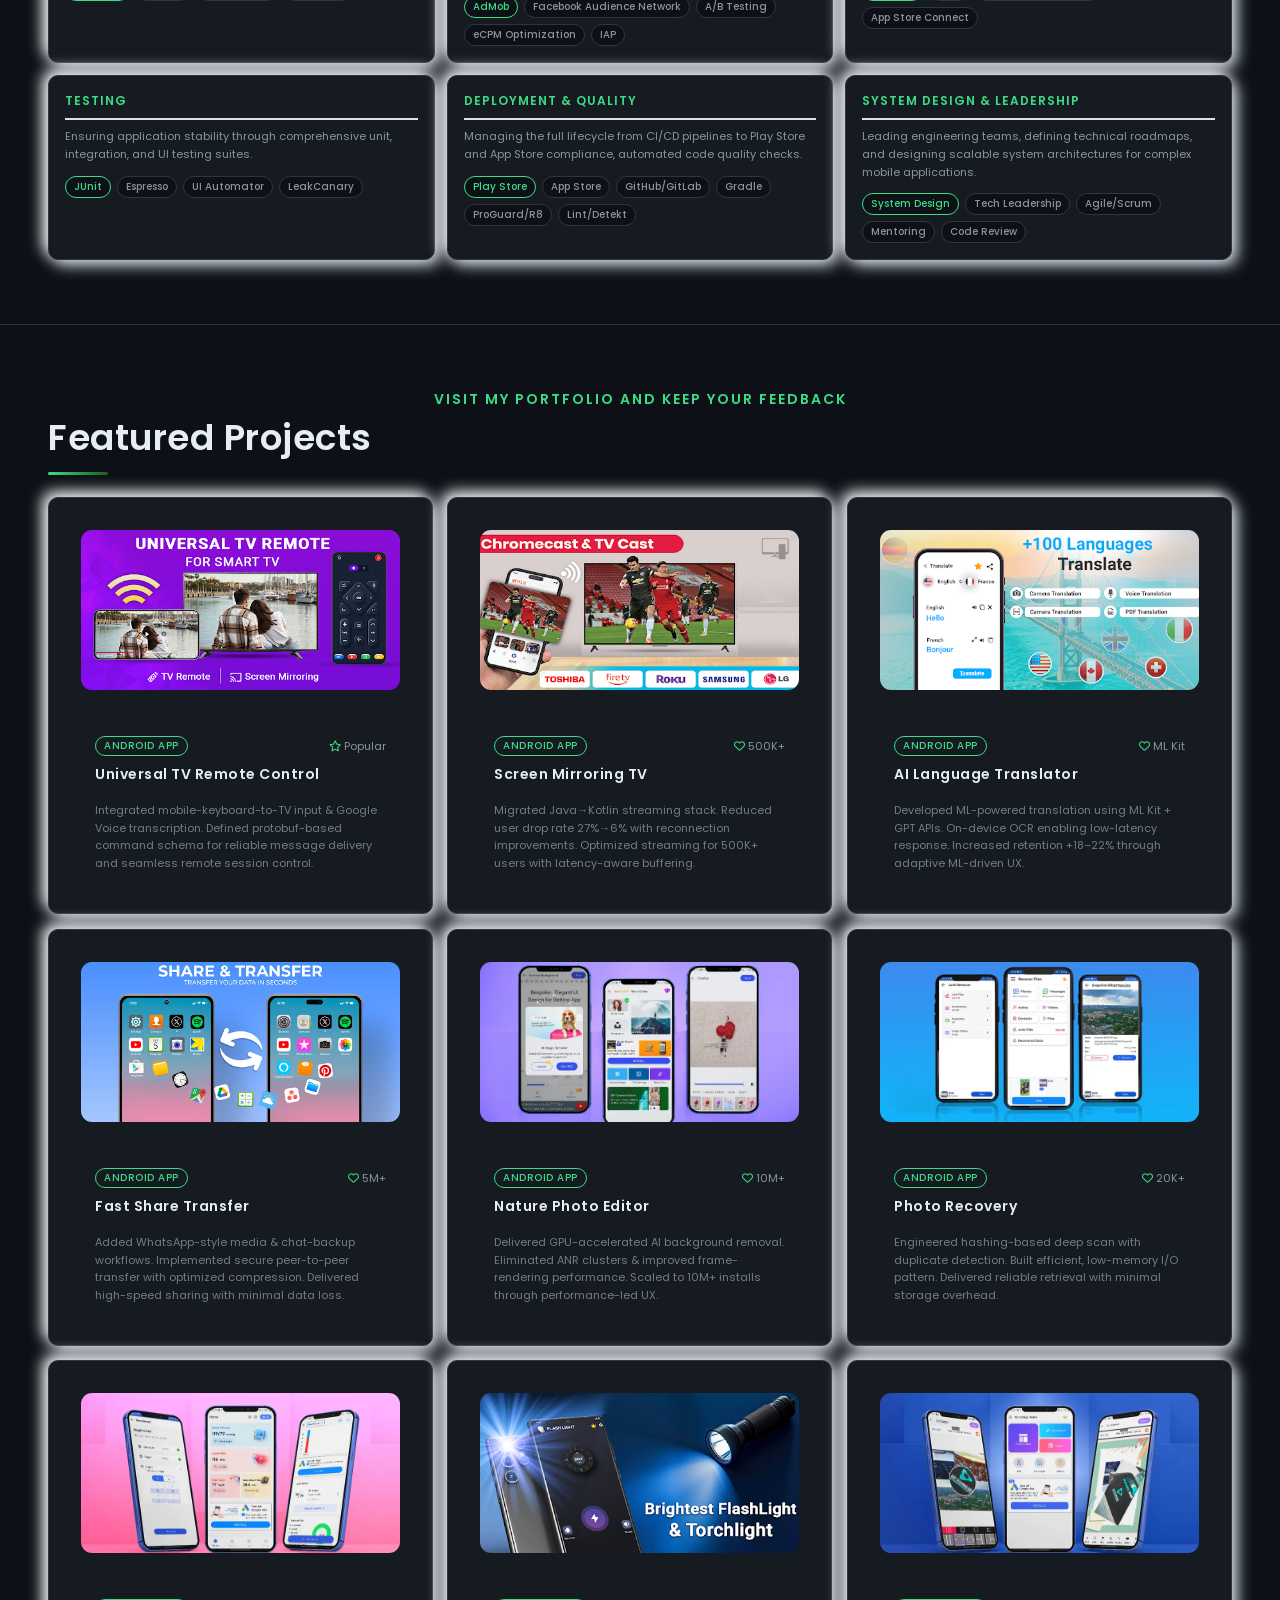
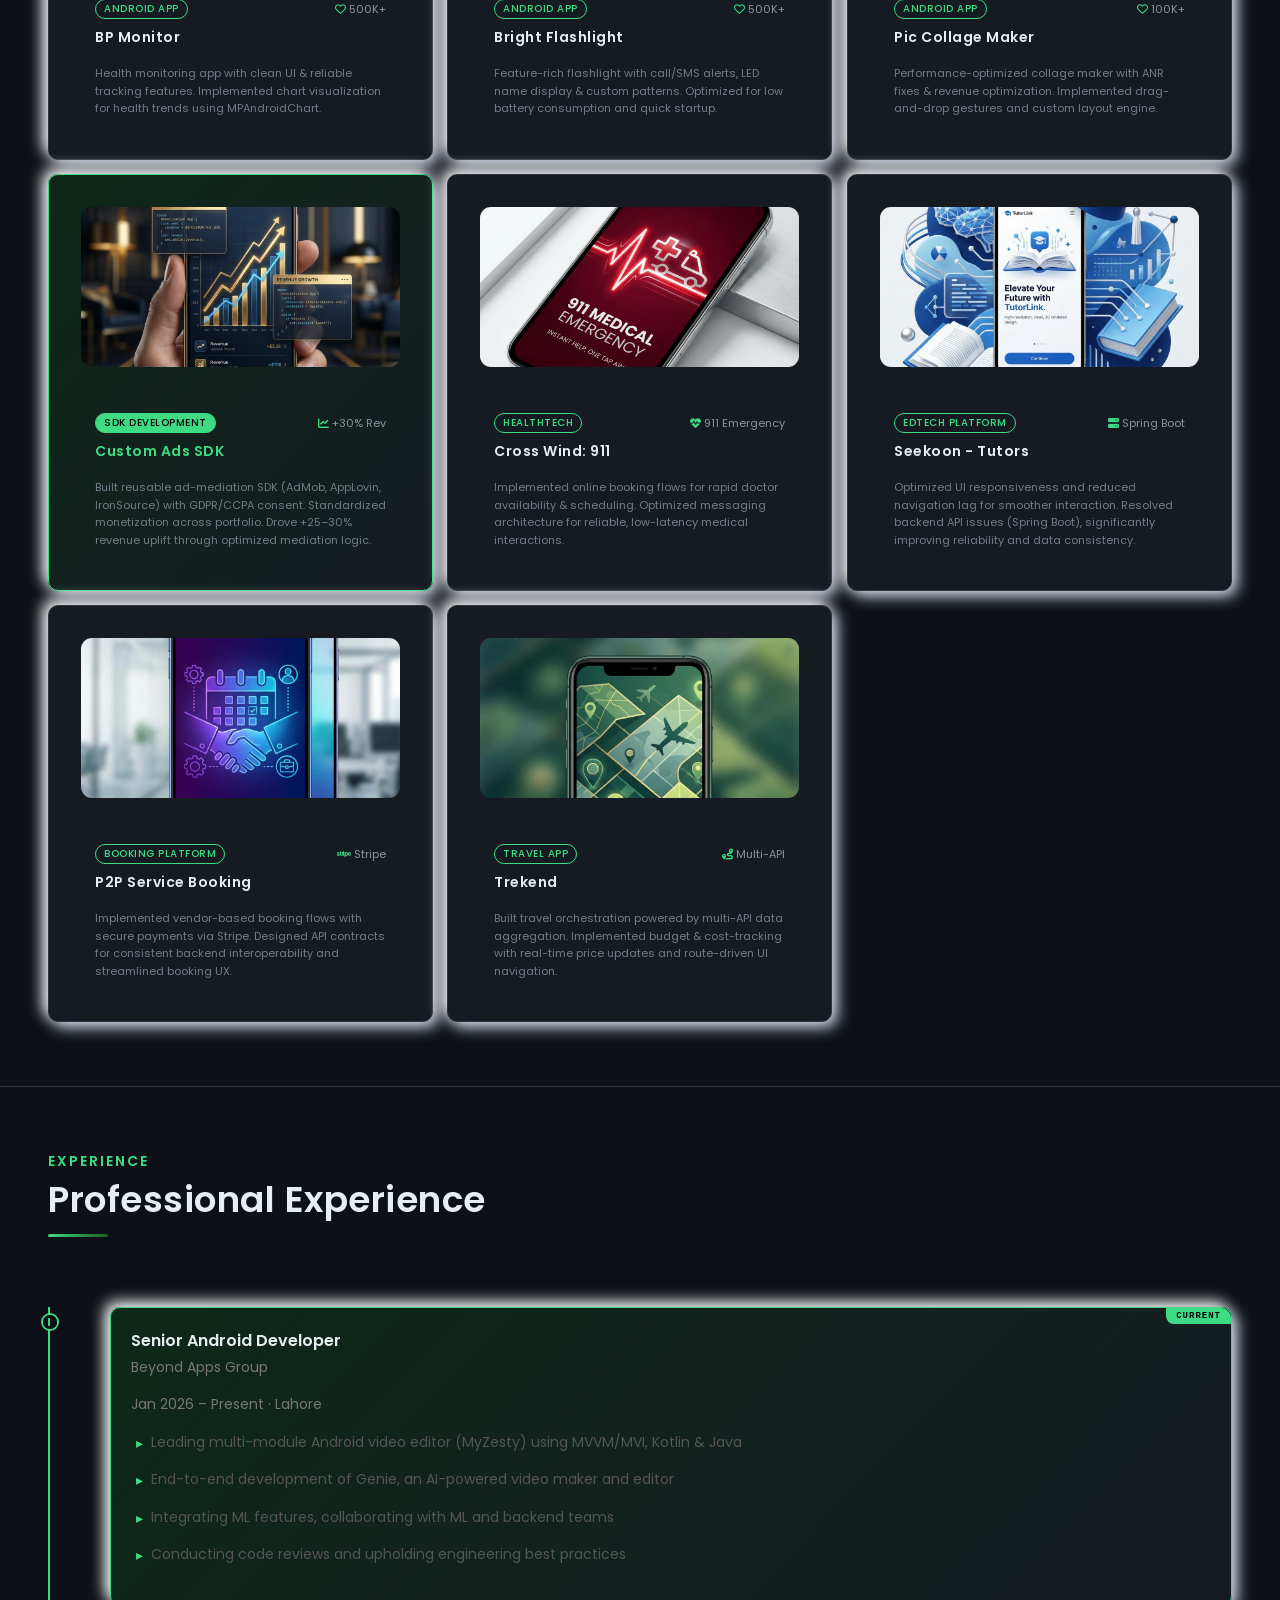
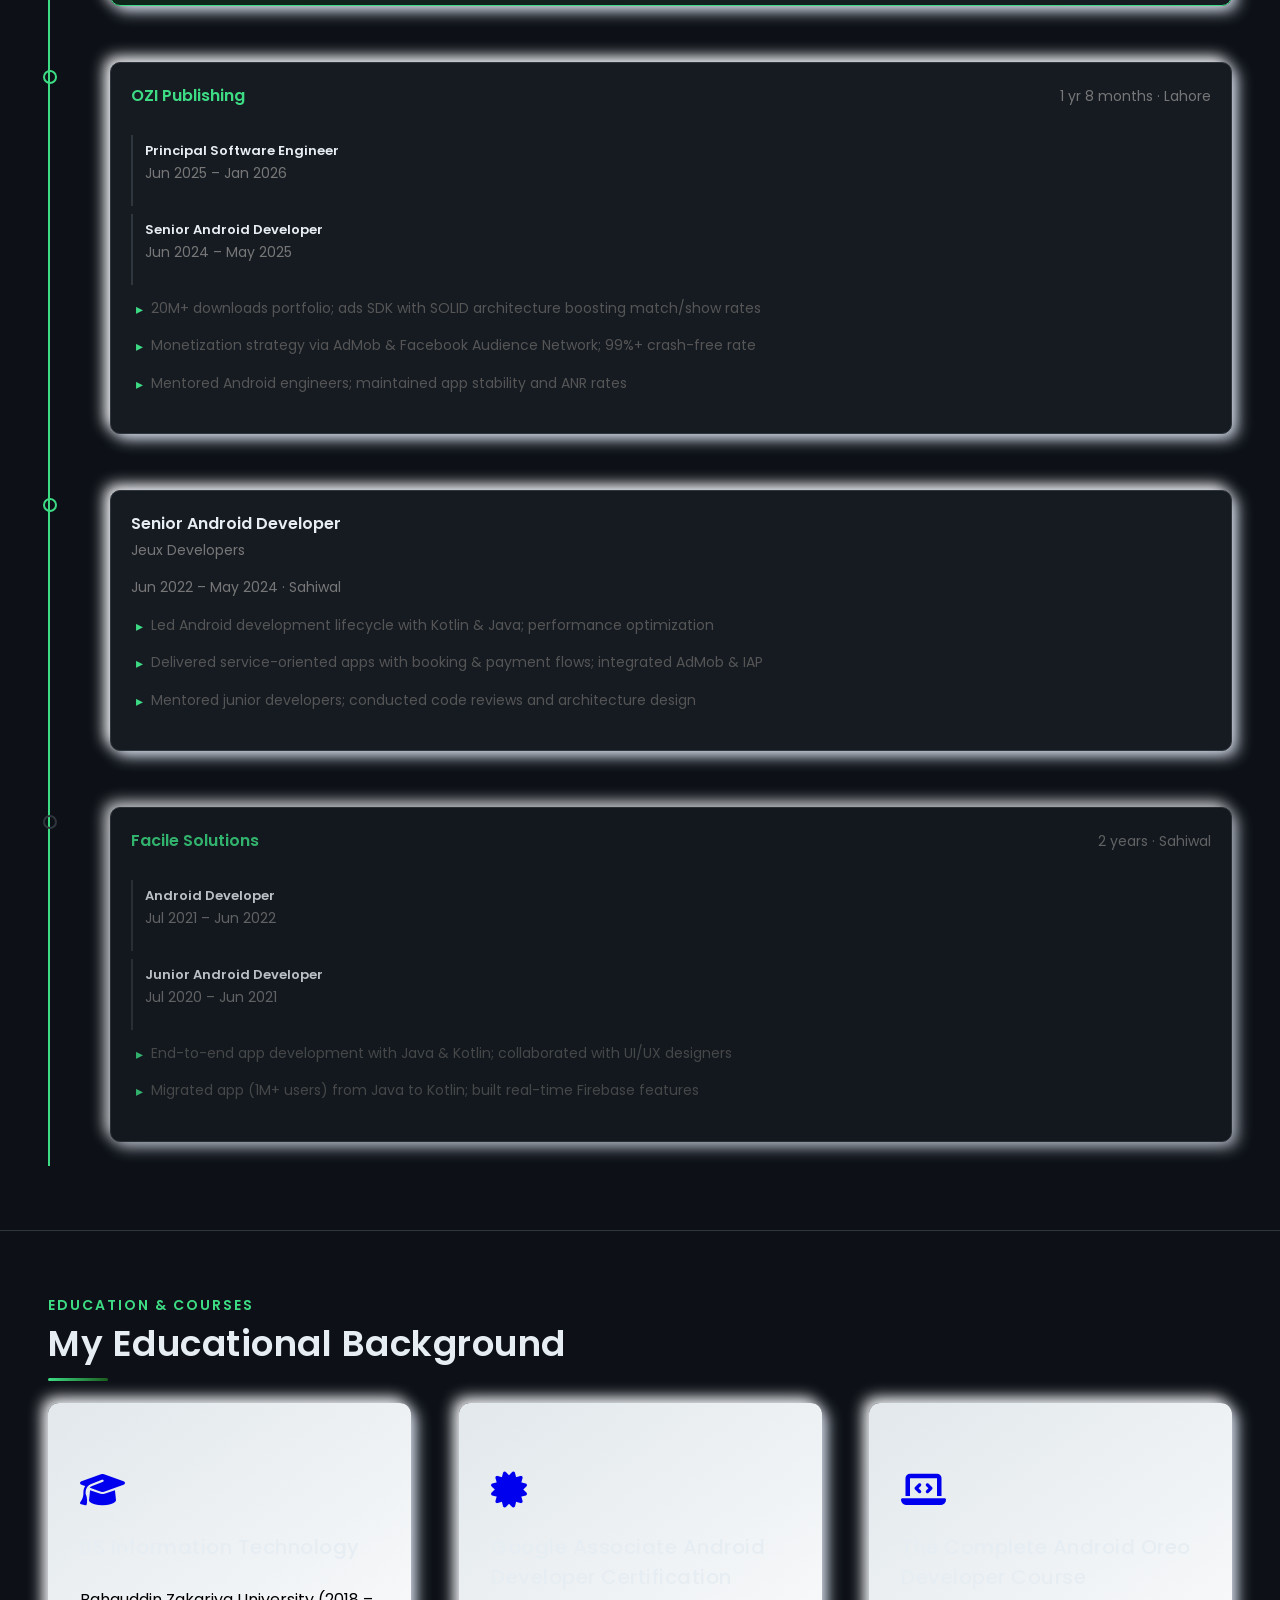
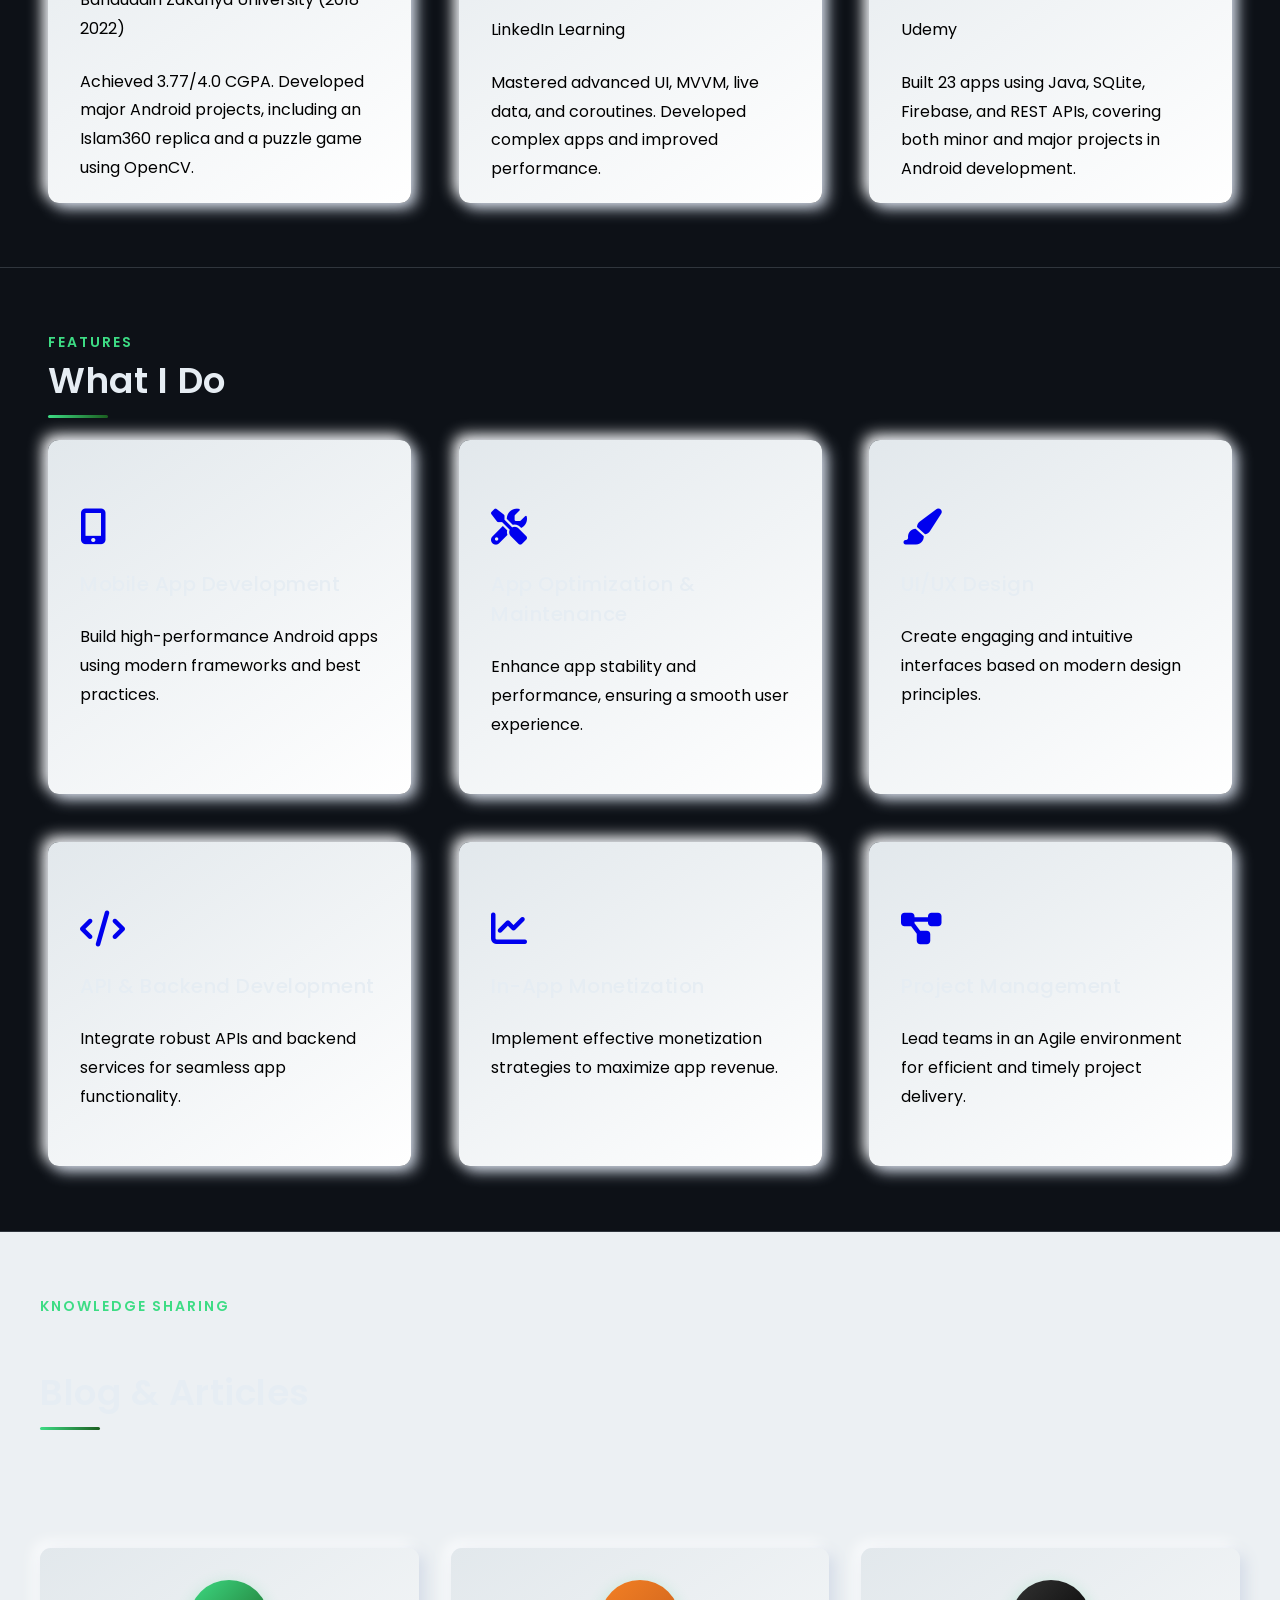
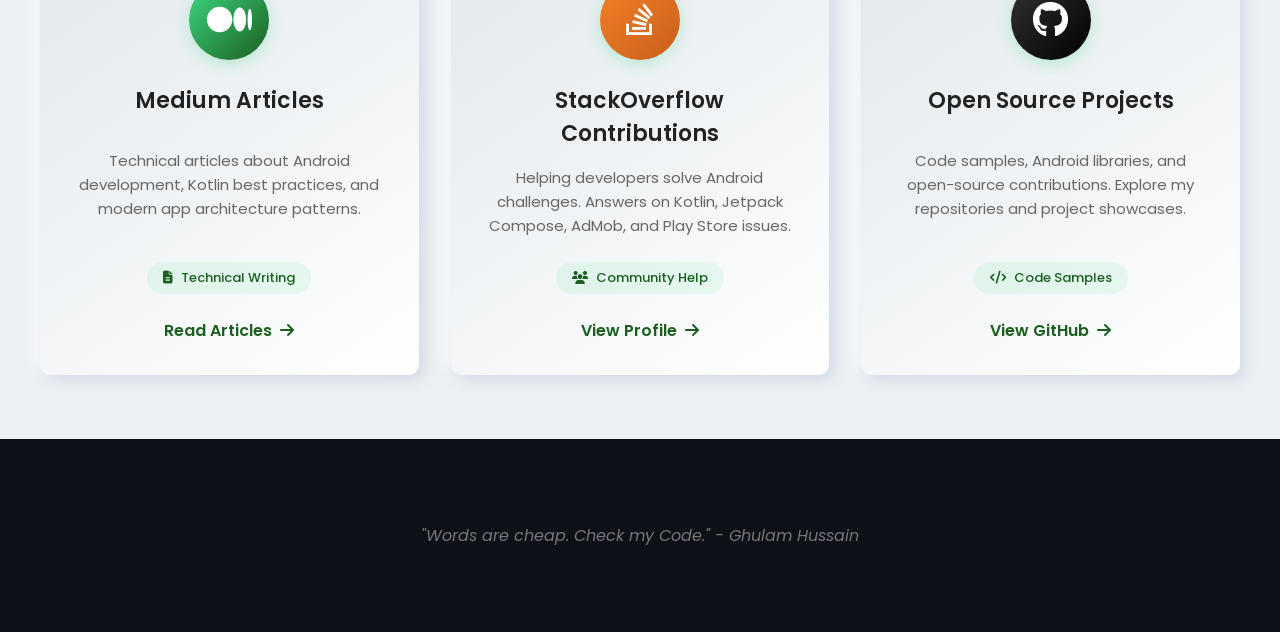
==== commit b194e301: "feat: experience timeline — updated to LinkedIn data, dark cards, multi-role grouping Co-Authored-By" ====
--- a/index.html
+++ b/index.html
@@ -607,49 +607,85 @@
       <span class="heading-sub">Experience</span>
       <h2 class="heading-secondary">Professional Experience</h2>
       <div class="timeline">
-        <!-- OZI Publishing -->
-        <div class="timeline-step">
-          <div class="timeline-content">
-            <h3>Principal Software Engineer – Android</h3>
-            <span>OZI Publishing (Jun 2024 – Present) | Lahore, Pakistan</span>
-            <ul>
-              <li>Engineered Ads SDK with SOLID architecture, boosting match/show rates</li>
-              <li>Led client technical reviews, presenting code & resolving technical queries</li>
-              <li>Managed team of 5–8 engineers, mentoring and setting technical standards</li>
-              <li>Owned sprint planning & roadmap, aligning delivery with product goals</li>
-              <li>Built 15+ apps from scratch and managed high-tier, high-revenue apps at scale</li>
-            </ul>
-          </div>
-          <div class="timeline-arrow"></div>
-        </div>
-
-        <!-- Jeux Developers -->
-        <div class="timeline-step">
-          <div class="timeline-content">
-            <h3>Senior Android Developer</h3>
-            <span>Jeux Developers (Jun 2022 – May 2024) | Sahiwal, Pakistan</span>
-            <ul>
-              <li>Delivered service-oriented Android apps with booking & payment flows</li>
-              <li>Improved Android 14 performance and UI responsiveness</li>
-              <li>Integrated monetization (AdMob, Meta + IAP), boosting revenue</li>
-              <li>Enhanced UX to reduce navigation friction</li>
-            </ul>
-          </div>
-          <div class="timeline-arrow"></div>
-        </div>
-
-        <!-- Facile Solutions -->
-        <div class="timeline-step">
-          <div class="timeline-content">
-            <h3>Android Developer</h3>
-            <span>Facile Solutions (Jul 2020 – Jun 2022) | Sahiwal, Pakistan</span>
-            <ul>
-              <li>Migrated app (>1M users) from Java → Kotlin, reducing size & improving speed</li>
-              <li>Built real-time features with Firebase and location services</li>
-              <li>Delivered production-quality UI from Figma/Adobe XD</li>
-            </ul>
-          </div>
-        </div>
+
+  <!-- Beyond Apps Group — CURRENT -->
+  <div class="timeline-step timeline-step--current">
+    <div class="timeline-content">
+      <div class="timeline-badge">CURRENT</div>
+      <h3>Senior Android Developer</h3>
+      <span class="timeline-company">Beyond Apps Group</span>
+      <span class="timeline-date">Jan 2026 – Present · Lahore</span>
+      <ul>
+        <li>Leading multi-module Android video editor (MyZesty) using MVVM/MVI, Kotlin & Java</li>
+        <li>End-to-end development of Genie, an AI-powered video maker and editor</li>
+        <li>Integrating ML features, collaborating with ML and backend teams</li>
+        <li>Conducting code reviews and upholding engineering best practices</li>
+      </ul>
+    </div>
+    <div class="timeline-arrow"></div>
+  </div>
+
+  <!-- OZI Publishing — multi-role -->
+  <div class="timeline-step">
+    <div class="timeline-content">
+      <div class="timeline-company-header">
+        <h3>OZI Publishing</h3>
+        <span class="timeline-duration">1 yr 8 months · Lahore</span>
+      </div>
+      <div class="timeline-subrole">
+        <h4>Principal Software Engineer</h4>
+        <span class="timeline-date">Jun 2025 – Jan 2026</span>
+      </div>
+      <div class="timeline-subrole">
+        <h4>Senior Android Developer</h4>
+        <span class="timeline-date">Jun 2024 – May 2025</span>
+      </div>
+      <ul>
+        <li>20M+ downloads portfolio; ads SDK with SOLID architecture boosting match/show rates</li>
+        <li>Monetization strategy via AdMob & Facebook Audience Network; 99%+ crash-free rate</li>
+        <li>Mentored Android engineers; maintained app stability and ANR rates</li>
+      </ul>
+    </div>
+    <div class="timeline-arrow"></div>
+  </div>
+
+  <!-- Jeux Developers -->
+  <div class="timeline-step">
+    <div class="timeline-content">
+      <h3>Senior Android Developer</h3>
+      <span class="timeline-company">Jeux Developers</span>
+      <span class="timeline-date">Jun 2022 – May 2024 · Sahiwal</span>
+      <ul>
+        <li>Led Android development lifecycle with Kotlin & Java; performance optimization</li>
+        <li>Delivered service-oriented apps with booking & payment flows; integrated AdMob & IAP</li>
+        <li>Mentored junior developers; conducted code reviews and architecture design</li>
+      </ul>
+    </div>
+    <div class="timeline-arrow"></div>
+  </div>
+
+  <!-- Facile Solutions — multi-role -->
+  <div class="timeline-step timeline-step--faded">
+    <div class="timeline-content">
+      <div class="timeline-company-header">
+        <h3>Facile Solutions</h3>
+        <span class="timeline-duration">2 years · Sahiwal</span>
+      </div>
+      <div class="timeline-subrole">
+        <h4>Android Developer</h4>
+        <span class="timeline-date">Jul 2021 – Jun 2022</span>
+      </div>
+      <div class="timeline-subrole">
+        <h4>Junior Android Developer</h4>
+        <span class="timeline-date">Jul 2020 – Jun 2021</span>
+      </div>
+      <ul>
+        <li>End-to-end app development with Java & Kotlin; collaborated with UI/UX designers</li>
+        <li>Migrated app (1M+ users) from Java to Kotlin; built real-time Firebase features</li>
+      </ul>
+    </div>
+  </div>
+
       </div>
     </div>
   </section>
--- a/css/principal-enhancements.css
+++ b/css/principal-enhancements.css
@@ -236,4 +236,163 @@
 
 .project-card--flagship .project-title .project-link {
   color: var(--color-accent);
+}
+
+/* ============================================
+   EXPERIENCE TIMELINE
+   ============================================ */
+
+.timeline {
+  position: relative;
+  padding-left: 2.8rem;
+  border-left: 2px solid var(--color-accent);
+}
+
+.timeline-step {
+  position: relative;
+  margin-bottom: 2.4rem;
+}
+
+/* Timeline dot */
+.timeline-step::before {
+  content: "";
+  position: absolute;
+  left: -3.5rem;
+  top: 0.8rem;
+  width: 1.4rem;
+  height: 1.4rem;
+  border-radius: 50%;
+  background: var(--color-bg);
+  border: 2px solid var(--color-accent);
+  box-sizing: border-box;
+}
+
+/* Current role dot — filled with glow ring */
+.timeline-step--current::before {
+  background: var(--color-accent);
+  border: 3px solid var(--color-bg);
+  box-shadow: 0 0 0 2px var(--color-accent);
+}
+
+/* Oldest entry — dimmed dot */
+.timeline-step--faded::before {
+  border-color: var(--color-border);
+}
+
+.timeline-content {
+  background: var(--color-surface);
+  border: 1px solid var(--color-border);
+  border-radius: 10px;
+  padding: 2rem;
+  position: relative;
+}
+
+/* Current role card — green border + gradient bg */
+.timeline-step--current .timeline-content {
+  border-color: var(--color-accent);
+  background: linear-gradient(135deg, #0d2818, var(--color-surface));
+}
+
+/* Oldest entry — reduced opacity */
+.timeline-step--faded .timeline-content {
+  opacity: 0.8;
+}
+
+/* CURRENT badge */
+.timeline-badge {
+  position: absolute;
+  top: 0;
+  right: 0;
+  background: var(--color-accent);
+  color: #000;
+  font-size: 0.9rem;
+  font-weight: 700;
+  font-family: monospace;
+  letter-spacing: 1px;
+  padding: 0.3rem 1rem;
+  border-radius: 0 10px 0 8px;
+}
+
+.timeline-content h3 {
+  color: var(--color-text);
+  font-size: 1.6rem;
+  font-weight: 600;
+  margin-bottom: 0.4rem;
+}
+
+.timeline-company {
+  display: block;
+  color: var(--color-accent);
+  font-size: 1.2rem;
+  margin-bottom: 0.2rem;
+}
+
+.timeline-date {
+  display: block;
+  color: var(--color-text-muted);
+  font-size: 1.1rem;
+  margin-bottom: 1.2rem;
+}
+
+/* Multi-role company header */
+.timeline-company-header {
+  display: flex;
+  justify-content: space-between;
+  align-items: baseline;
+  margin-bottom: 1.2rem;
+}
+
+.timeline-company-header h3 {
+  color: var(--color-accent);
+  margin-bottom: 0;
+}
+
+.timeline-duration {
+  color: var(--color-text-muted);
+  font-size: 1.1rem;
+}
+
+/* Sub-role entries */
+.timeline-subrole {
+  padding: 0.6rem 0 0.6rem 1.2rem;
+  border-left: 2px solid var(--color-border);
+  margin-bottom: 0.8rem;
+}
+
+.timeline-subrole h4 {
+  color: var(--color-text);
+  font-size: 1.3rem;
+  font-weight: 600;
+  margin-bottom: 0.2rem;
+}
+
+/* Timeline bullet points */
+.timeline-content ul {
+  list-style: none;
+  padding: 0;
+  margin-top: 1.2rem;
+  display: flex;
+  flex-direction: column;
+  gap: 0.6rem;
+}
+
+.timeline-content li {
+  display: flex;
+  gap: 0.8rem;
+  align-items: flex-start;
+  color: var(--color-text-muted);
+  font-size: 1.2rem;
+  line-height: 1.6;
+}
+
+.timeline-content li::before {
+  content: "▸";
+  color: var(--color-accent);
+  flex-shrink: 0;
+  margin-top: 0.1rem;
+}
+
+/* Remove old timeline-arrow styling */
+.timeline-arrow {
+  display: none;
 }
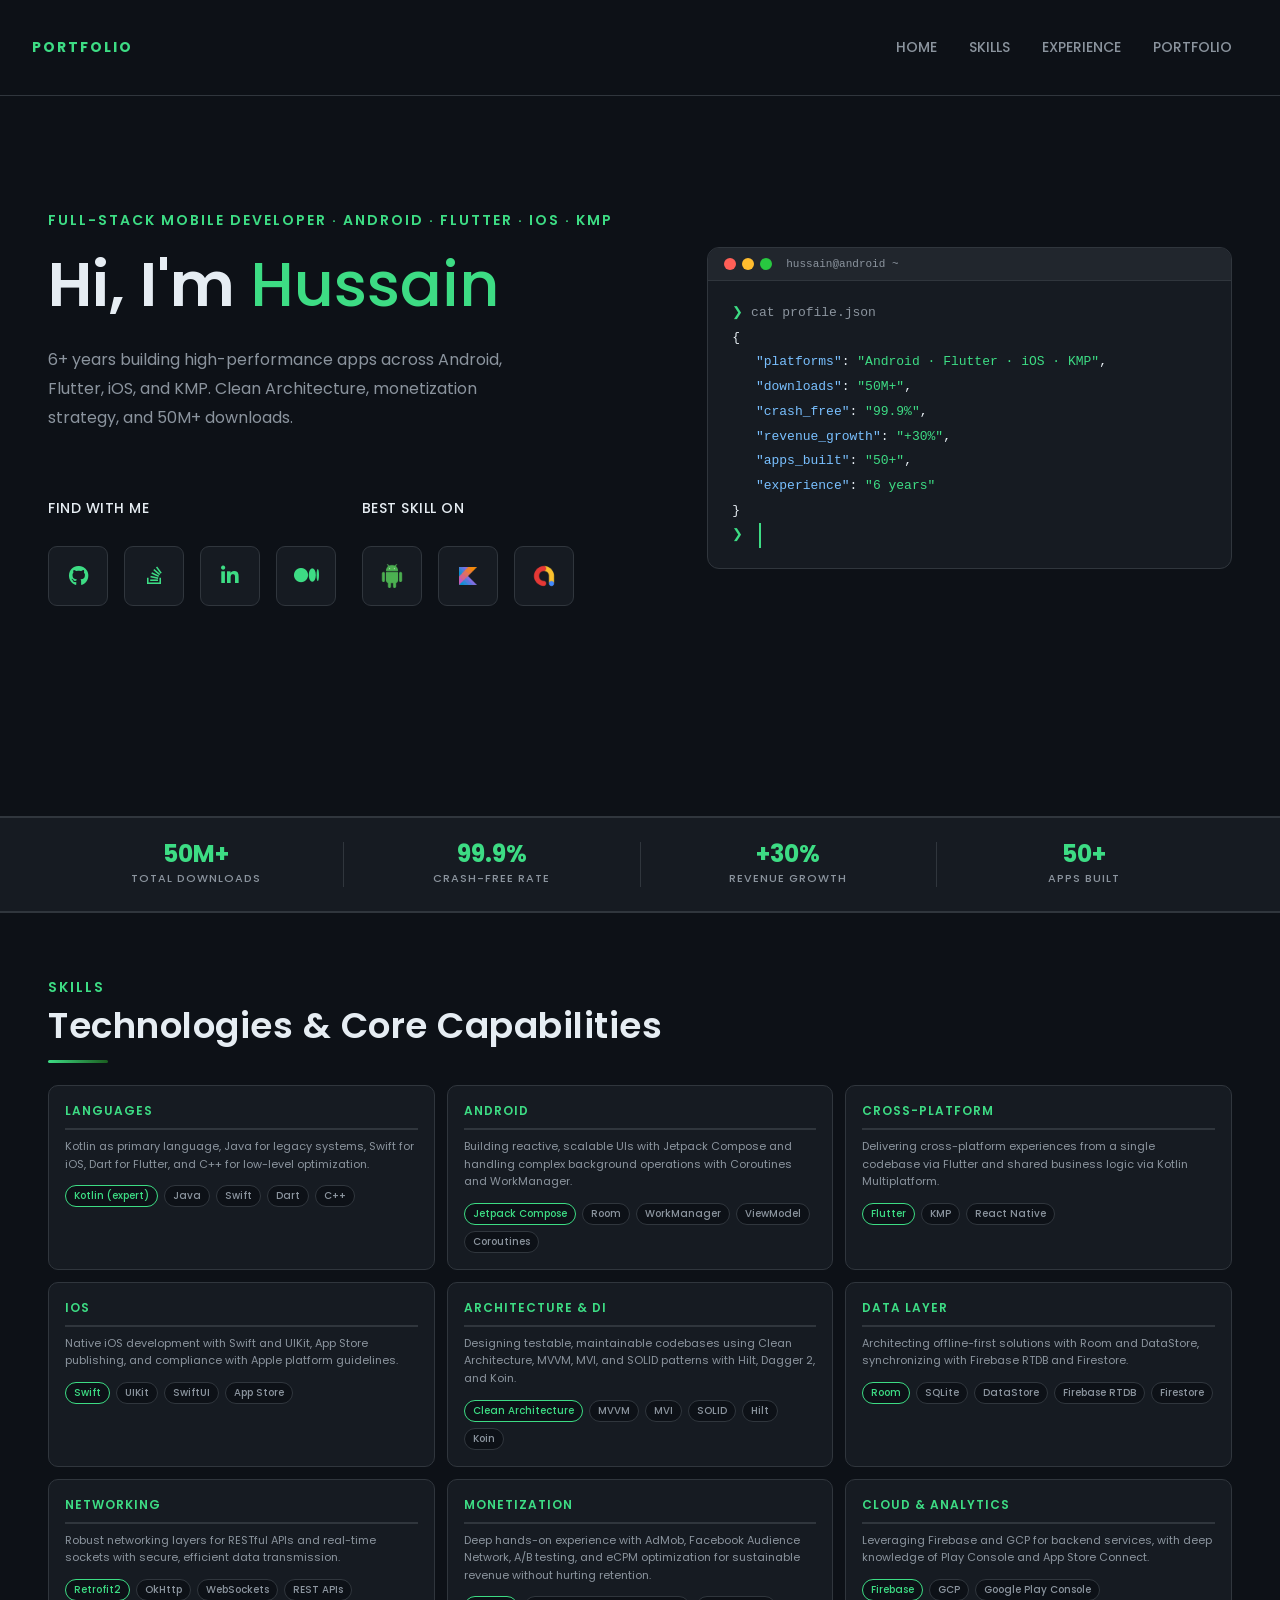
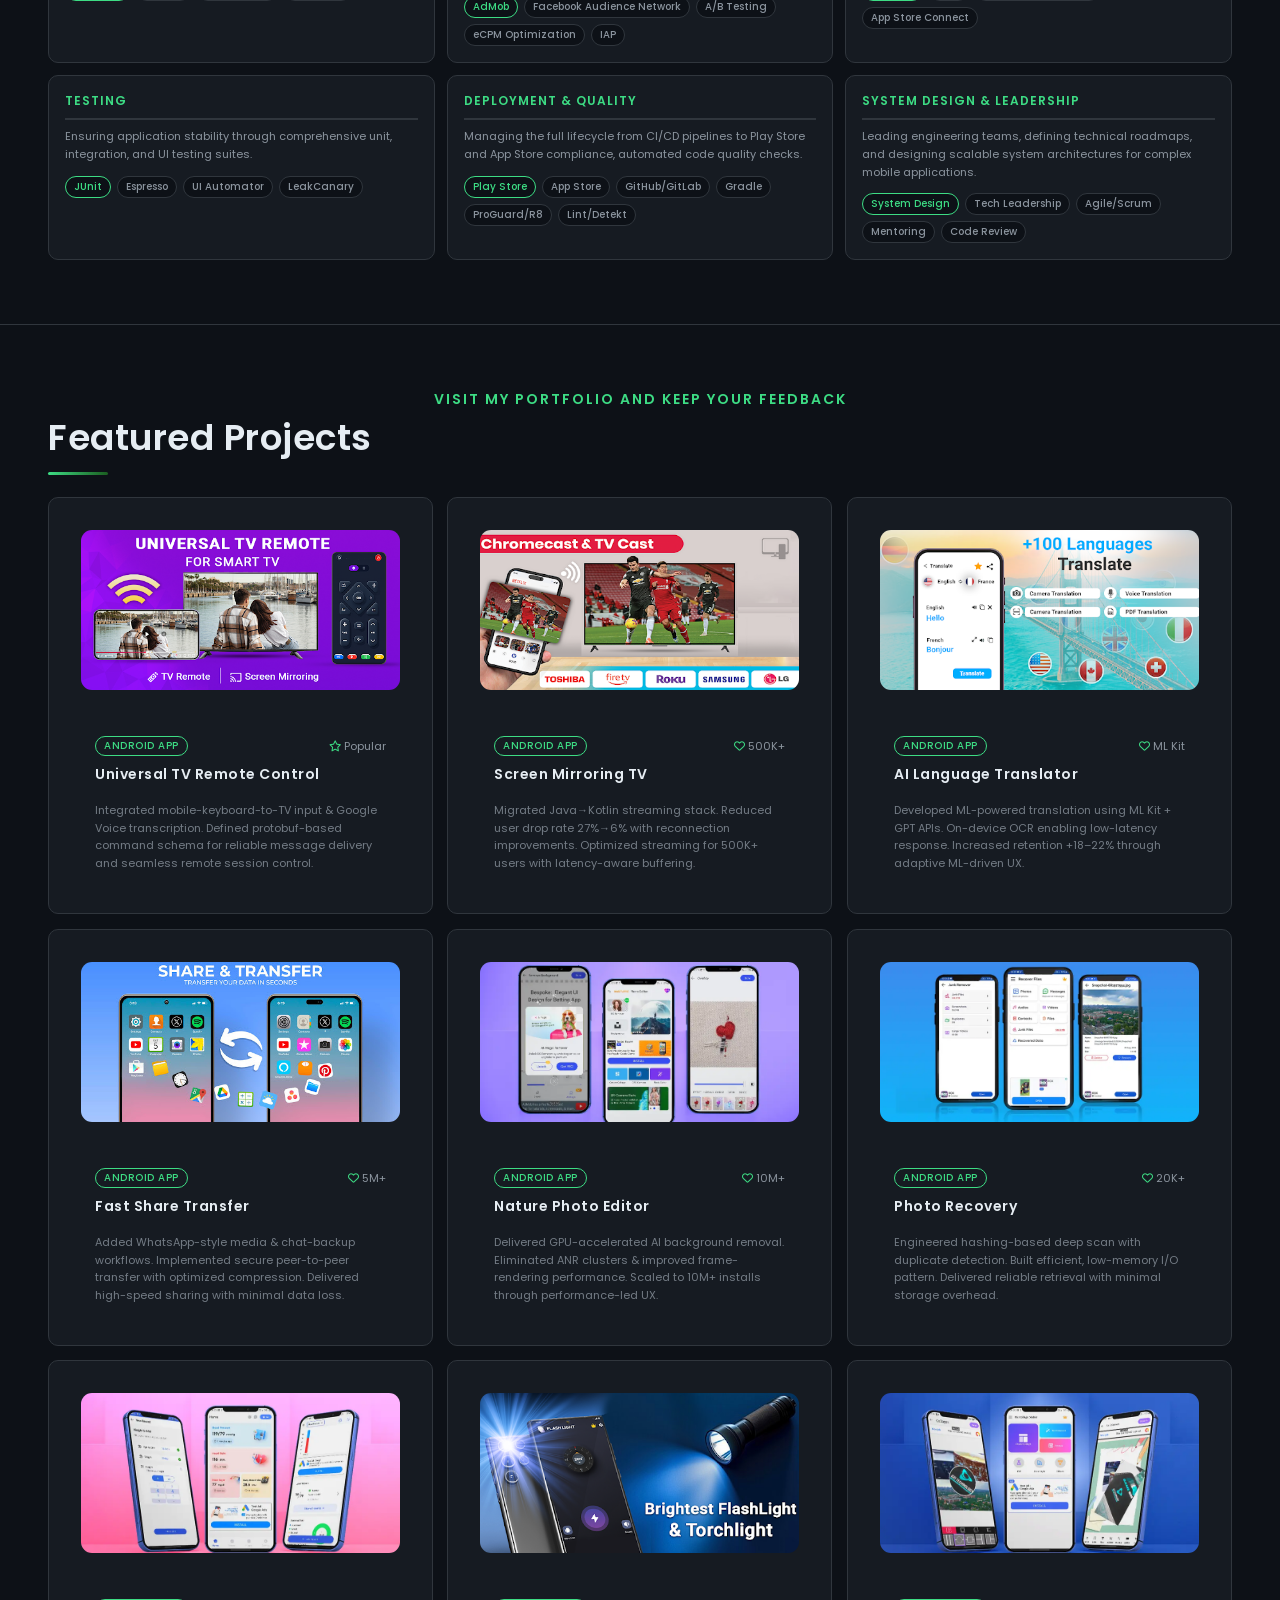
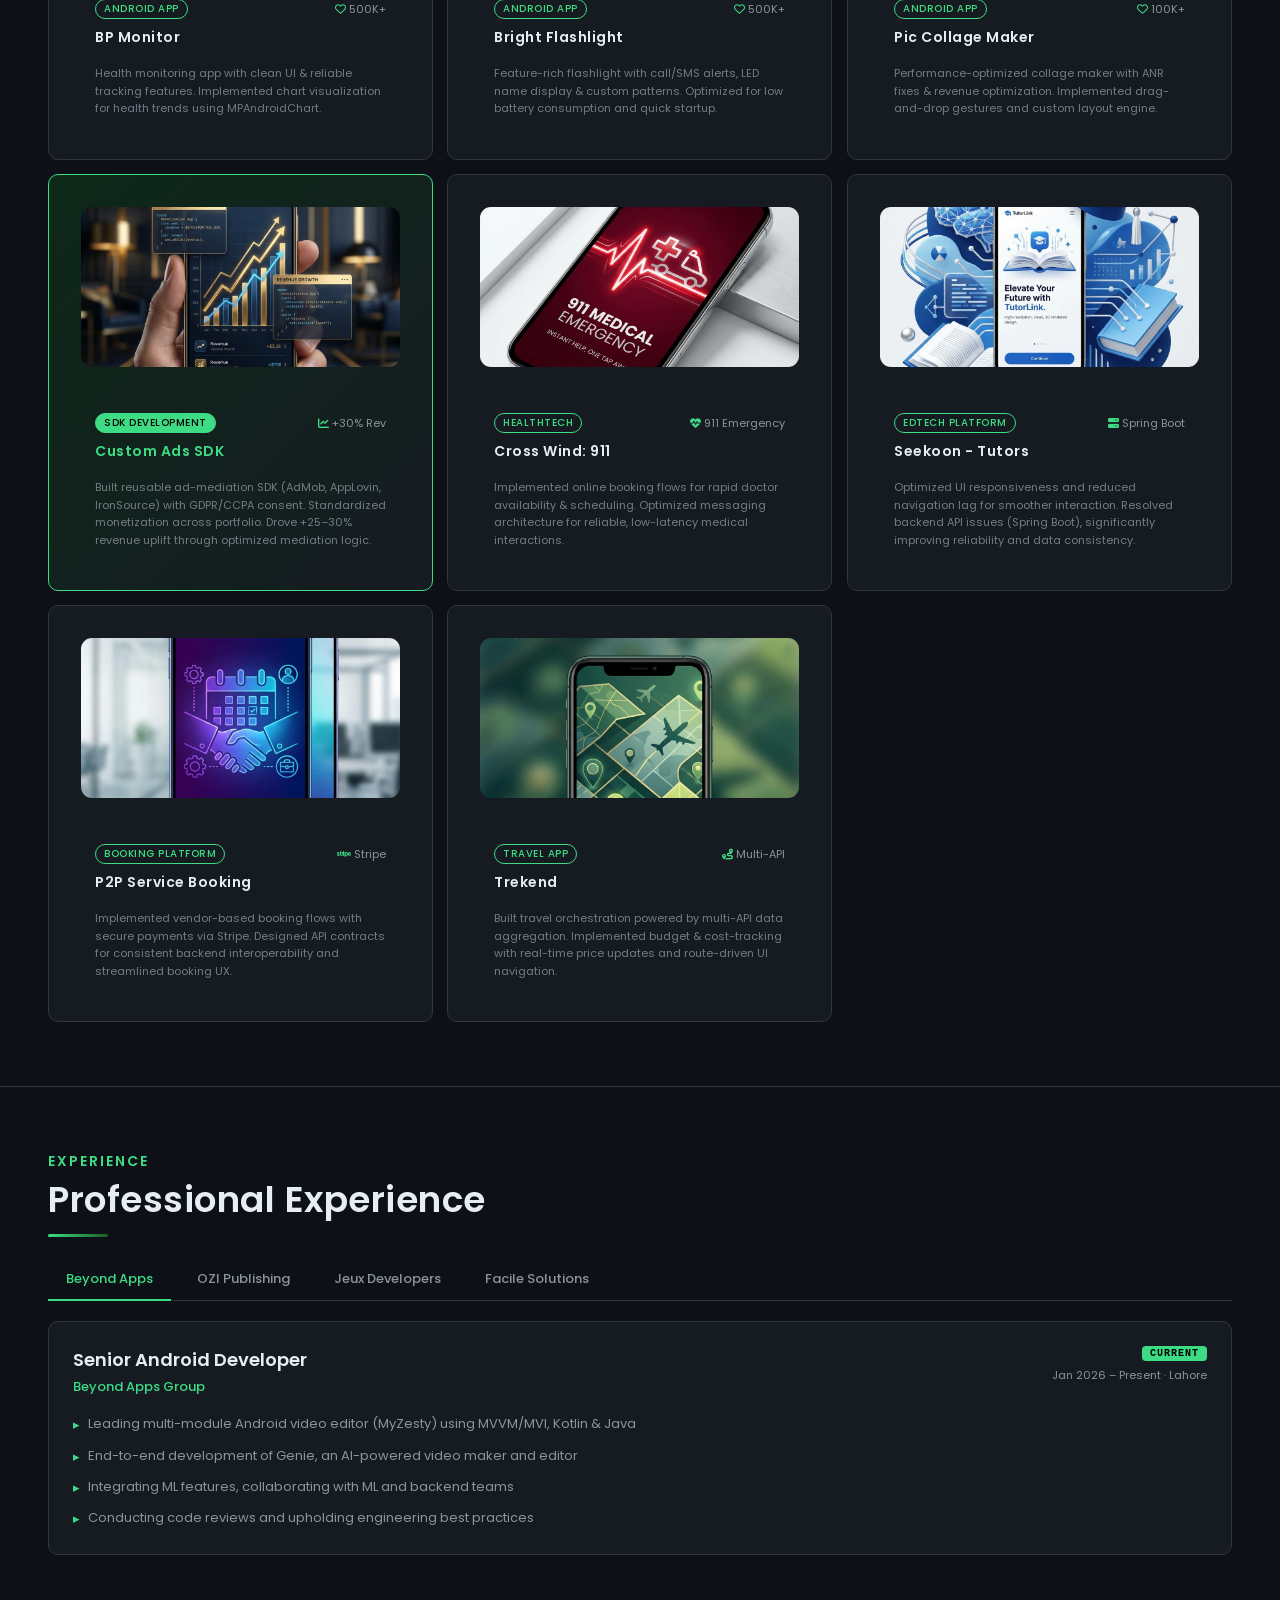
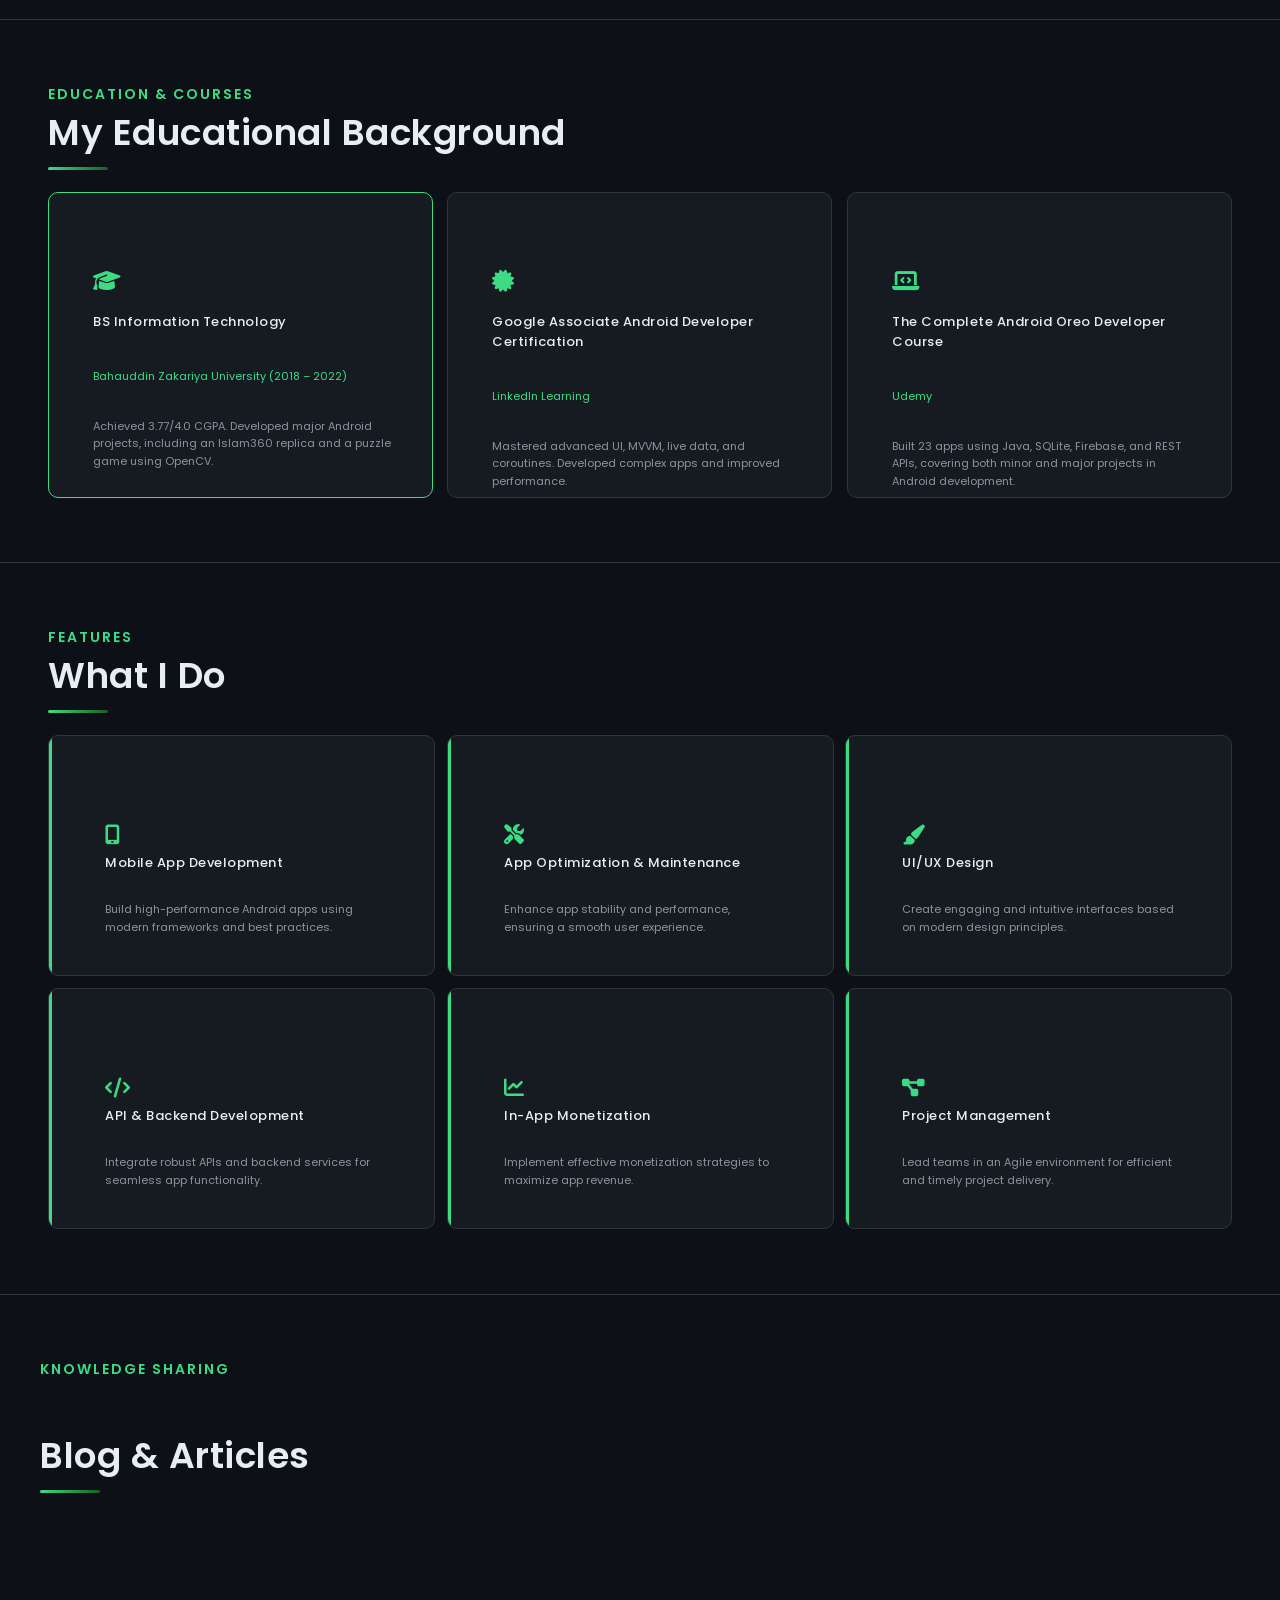
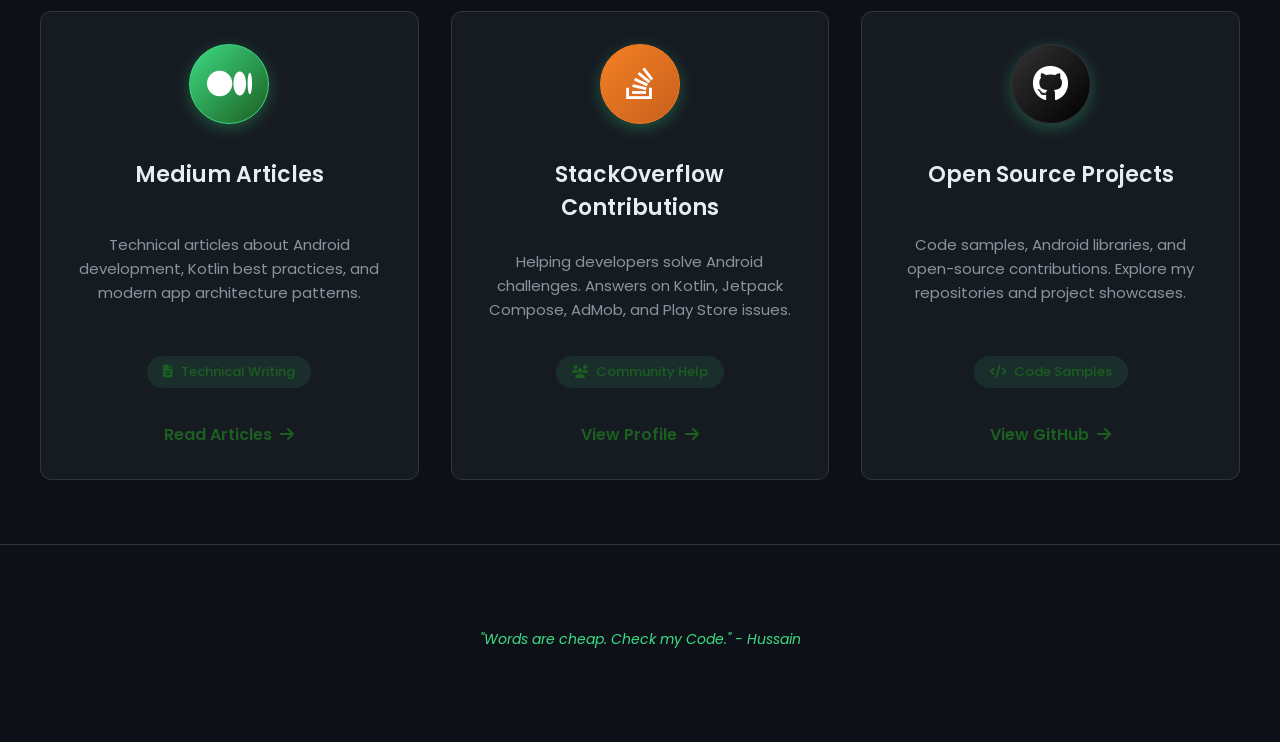
==== commit 90f4eaaa: "feat: 50M+/50+ stats, name→Hussain, animated terminal, experience tabs" ====
--- a/index.html
+++ b/index.html
@@ -5,8 +5,8 @@
   <meta charset="UTF-8" />
   <meta name="viewport" content="width=device-width, initial-scale=1.0" />
   <meta name="description"
-    content="Ghulam Hussain - Principal Android Engineer specializing in scalable mobile architecture, Kotlin-first development, and system-level optimization." />
-  <title>Ghulam Hussain - Principal Android Engineer Portfolio</title>
+    content="Hussain - Principal Android Engineer specializing in scalable mobile architecture, Kotlin-first development, and system-level optimization." />
+  <title>Hussain - Principal Android Engineer Portfolio</title>
   <link rel="icon" href="images/favicon.png" />
   <link rel="preconnect" href="https://fonts.googleapis.com" />
   <link rel="preconnect" href="https://fonts.gstatic.com" crossorigin />
@@ -51,7 +51,7 @@
         </button>
       </div>
       <p class="sidebar--desc">
-        Full-Stack Mobile Developer across Android, Flutter, iOS, and KMP. Clean Architecture, monetization, and 20M+ users reached.
+        Full-Stack Mobile Developer across Android, Flutter, iOS, and KMP. Clean Architecture, monetization, and 50M+ downloads.
       </p>
       <ul class="sidebar--links">
         <li><a href="#" class="nav-link">Home</a></li>
@@ -88,11 +88,11 @@
     <div class="hero--text-box">
       <span class="heading-sub">Full-Stack Mobile Developer · Android · Flutter · iOS · KMP</span>
       <h1 class="heading-primary">
-        Hi, I'm <span>Ghulam Hussain</span>
+        Hi, I'm <span>Hussain</span>
       </h1>
       <p class="hero--text-desc">
         6+ years building high-performance apps across Android, Flutter, iOS, and KMP.
-        Clean Architecture, monetization strategy, and 20M+ users reached.
+        Clean Architecture, monetization strategy, and 50M+ downloads.
       </p>
       <div class="hero--social">
         <div class="social-media">
@@ -148,19 +148,10 @@
         <span class="terminal-dot terminal-dot--red"></span>
         <span class="terminal-dot terminal-dot--yellow"></span>
         <span class="terminal-dot terminal-dot--green"></span>
-        <span class="terminal-label">ghulam@android ~ </span>
+        <span class="terminal-label">hussain@android ~ </span>
       </div>
       <div class="terminal-body">
-        <div><span class="terminal-prompt">❯</span> <span class="terminal-cmd">cat profile.json</span></div>
-        <div class="terminal-bracket">{</div>
-        <div class="terminal-line">&nbsp;&nbsp;<span class="terminal-key">"platforms"</span><span class="terminal-bracket">: </span><span class="terminal-val">"Android · Flutter · iOS · KMP"</span><span class="terminal-bracket">,</span></div>
-        <div class="terminal-line">&nbsp;&nbsp;<span class="terminal-key">"users_reached"</span><span class="terminal-bracket">: </span><span class="terminal-val">"20M+"</span><span class="terminal-bracket">,</span></div>
-        <div class="terminal-line">&nbsp;&nbsp;<span class="terminal-key">"crash_free"</span><span class="terminal-bracket">: </span><span class="terminal-val">"99.9%"</span><span class="terminal-bracket">,</span></div>
-        <div class="terminal-line">&nbsp;&nbsp;<span class="terminal-key">"revenue_growth"</span><span class="terminal-bracket">: </span><span class="terminal-val">"+30%"</span><span class="terminal-bracket">,</span></div>
-        <div class="terminal-line">&nbsp;&nbsp;<span class="terminal-key">"apps_built"</span><span class="terminal-bracket">: </span><span class="terminal-val">"15+"</span><span class="terminal-bracket">,</span></div>
-        <div class="terminal-line">&nbsp;&nbsp;<span class="terminal-key">"experience"</span><span class="terminal-bracket">: </span><span class="terminal-val">"6 years"</span></div>
-        <div class="terminal-bracket">}</div>
-        <div><span class="terminal-prompt">❯</span> <span class="terminal-cursor">&nbsp;</span></div>
+        <!-- content rendered by terminal animation in animations.js -->
       </div>
     </div>
   </section>
@@ -176,8 +167,8 @@
           <i class="fa-solid fa-users"></i>
         </div>
         <div class="metric-content">
-          <h3 class="metric-number">20M+</h3>
-          <p class="metric-label">Total Users Reached</p>
+          <h3 class="metric-number">50M+</h3>
+          <p class="metric-label">Total Downloads</p>
         </div>
       </div>
 
@@ -206,8 +197,8 @@
           <i class="fa-solid fa-rocket"></i>
         </div>
         <div class="metric-content">
-          <h3 class="metric-number">15+</h3>
-          <p class="metric-label">Apps Built from Scratch</p>
+          <h3 class="metric-number">50+</h3>
+          <p class="metric-label">Apps Built</p>
         </div>
       </div>
     </div>
@@ -606,86 +597,95 @@
     <div class="resume-container">
       <span class="heading-sub">Experience</span>
       <h2 class="heading-secondary">Professional Experience</h2>
-      <div class="timeline">
-
-  <!-- Beyond Apps Group — CURRENT -->
-  <div class="timeline-step timeline-step--current">
-    <div class="timeline-content">
-      <div class="timeline-badge">CURRENT</div>
-      <h3>Senior Android Developer</h3>
-      <span class="timeline-company">Beyond Apps Group</span>
-      <span class="timeline-date">Jan 2026 – Present · Lahore</span>
-      <ul>
-        <li>Leading multi-module Android video editor (MyZesty) using MVVM/MVI, Kotlin & Java</li>
-        <li>End-to-end development of Genie, an AI-powered video maker and editor</li>
-        <li>Integrating ML features, collaborating with ML and backend teams</li>
-        <li>Conducting code reviews and upholding engineering best practices</li>
-      </ul>
-    </div>
-    <div class="timeline-arrow"></div>
-  </div>
-
-  <!-- OZI Publishing — multi-role -->
-  <div class="timeline-step">
-    <div class="timeline-content">
-      <div class="timeline-company-header">
-        <h3>OZI Publishing</h3>
-        <span class="timeline-duration">1 yr 8 months · Lahore</span>
-      </div>
-      <div class="timeline-subrole">
-        <h4>Principal Software Engineer</h4>
-        <span class="timeline-date">Jun 2025 – Jan 2026</span>
-      </div>
-      <div class="timeline-subrole">
-        <h4>Senior Android Developer</h4>
-        <span class="timeline-date">Jun 2024 – May 2025</span>
-      </div>
-      <ul>
-        <li>20M+ downloads portfolio; ads SDK with SOLID architecture boosting match/show rates</li>
-        <li>Monetization strategy via AdMob & Facebook Audience Network; 99%+ crash-free rate</li>
-        <li>Mentored Android engineers; maintained app stability and ANR rates</li>
-      </ul>
-    </div>
-    <div class="timeline-arrow"></div>
-  </div>
-
-  <!-- Jeux Developers -->
-  <div class="timeline-step">
-    <div class="timeline-content">
-      <h3>Senior Android Developer</h3>
-      <span class="timeline-company">Jeux Developers</span>
-      <span class="timeline-date">Jun 2022 – May 2024 · Sahiwal</span>
-      <ul>
-        <li>Led Android development lifecycle with Kotlin & Java; performance optimization</li>
-        <li>Delivered service-oriented apps with booking & payment flows; integrated AdMob & IAP</li>
-        <li>Mentored junior developers; conducted code reviews and architecture design</li>
-      </ul>
-    </div>
-    <div class="timeline-arrow"></div>
-  </div>
-
-  <!-- Facile Solutions — multi-role -->
-  <div class="timeline-step timeline-step--faded">
-    <div class="timeline-content">
-      <div class="timeline-company-header">
-        <h3>Facile Solutions</h3>
-        <span class="timeline-duration">2 years · Sahiwal</span>
-      </div>
-      <div class="timeline-subrole">
-        <h4>Android Developer</h4>
-        <span class="timeline-date">Jul 2021 – Jun 2022</span>
-      </div>
-      <div class="timeline-subrole">
-        <h4>Junior Android Developer</h4>
-        <span class="timeline-date">Jul 2020 – Jun 2021</span>
-      </div>
-      <ul>
-        <li>End-to-end app development with Java & Kotlin; collaborated with UI/UX designers</li>
-        <li>Migrated app (1M+ users) from Java to Kotlin; built real-time Firebase features</li>
-      </ul>
-    </div>
-  </div>
-
+      <!-- Experience Tabs -->
+      <div class="exp-tabs">
+        <div class="exp-tab-list" role="tablist">
+          <button class="exp-tab-btn active" role="tab" data-tab="beyond">Beyond Apps</button>
+          <button class="exp-tab-btn" role="tab" data-tab="ozi">OZI Publishing</button>
+          <button class="exp-tab-btn" role="tab" data-tab="jeux">Jeux Developers</button>
+          <button class="exp-tab-btn" role="tab" data-tab="facile">Facile Solutions</button>
+        </div>
+
+        <!-- Beyond Apps Group -->
+        <div class="exp-tab-panel active" data-panel="beyond">
+          <div class="exp-header">
+            <div class="exp-title-block">
+              <h3 class="exp-role">Senior Android Developer</h3>
+              <span class="exp-company">Beyond Apps Group</span>
+            </div>
+            <div class="exp-meta">
+              <span class="exp-badge">CURRENT</span>
+              <span class="exp-date">Jan 2026 – Present · Lahore</span>
+            </div>
+          </div>
+          <ul class="exp-bullets">
+            <li>Leading multi-module Android video editor (MyZesty) using MVVM/MVI, Kotlin & Java</li>
+            <li>End-to-end development of Genie, an AI-powered video maker and editor</li>
+            <li>Integrating ML features, collaborating with ML and backend teams</li>
+            <li>Conducting code reviews and upholding engineering best practices</li>
+          </ul>
+        </div>
+
+        <!-- OZI Publishing -->
+        <div class="exp-tab-panel" data-panel="ozi">
+          <div class="exp-header">
+            <div class="exp-title-block">
+              <h3 class="exp-role">Principal Software Engineer <span class="exp-role-sep">→</span> Senior Android Developer</h3>
+              <span class="exp-company">OZI Publishing</span>
+            </div>
+            <div class="exp-meta">
+              <span class="exp-date">Jun 2024 – Jan 2026 · 1 yr 8 mo · Lahore</span>
+            </div>
+          </div>
+          <div class="exp-subroles">
+            <span class="exp-subrole-tag">Principal Software Engineer · Jun 2025 – Jan 2026</span>
+            <span class="exp-subrole-tag">Senior Android Developer · Jun 2024 – May 2025</span>
+          </div>
+          <ul class="exp-bullets">
+            <li>50M+ downloads portfolio; ads SDK with SOLID architecture boosting match/show rates</li>
+            <li>Monetization strategy via AdMob & Facebook Audience Network; 99%+ crash-free rate</li>
+            <li>Mentored Android engineers; maintained app stability and ANR rates</li>
+          </ul>
+        </div>
+
+        <!-- Jeux Developers -->
+        <div class="exp-tab-panel" data-panel="jeux">
+          <div class="exp-header">
+            <div class="exp-title-block">
+              <h3 class="exp-role">Senior Android Developer</h3>
+              <span class="exp-company">Jeux Developers</span>
+            </div>
+            <div class="exp-meta">
+              <span class="exp-date">Jun 2022 – May 2024 · 2 years · Sahiwal</span>
+            </div>
+          </div>
+          <ul class="exp-bullets">
+            <li>Led Android development lifecycle with Kotlin & Java; performance optimization</li>
+            <li>Delivered service-oriented apps with booking & payment flows; integrated AdMob & IAP</li>
+            <li>Mentored junior developers; conducted code reviews and architecture design</li>
+          </ul>
+        </div>
+
+        <!-- Facile Solutions -->
+        <div class="exp-tab-panel" data-panel="facile">
+          <div class="exp-header">
+            <div class="exp-title-block">
+              <h3 class="exp-role">Android Developer <span class="exp-role-sep">→</span> Junior Android Developer</h3>
+              <span class="exp-company">Facile Solutions</span>
+            </div>
+            <div class="exp-meta">
+              <span class="exp-date">Jul 2020 – Jun 2022 · 2 years · Sahiwal</span>
+            </div>
+          </div>
+          <div class="exp-subroles">
+            <span class="exp-subrole-tag">Android Developer · Jul 2021 – Jun 2022</span>
+            <span class="exp-subrole-tag">Junior Android Developer · Jul 2020 – Jun 2021</span>
+          </div>
+          <ul class="exp-bullets">
+            <li>End-to-end app development with Java & Kotlin; collaborated with UI/UX designers</li>
+            <li>Migrated app (1M+ users) from Java to Kotlin; built real-time Firebase features</li>
+          </ul>
+        </div>
       </div>
     </div>
   </section>
@@ -883,7 +883,7 @@
 
   <footer class="main-footer">
     <p class="footer-quote">
-      "Words are cheap. Check my Code." - Ghulam Hussain
+      "Words are cheap. Check my Code." - Hussain
     </p>
   </footer>
   <button class="to-up-btn">
--- a/css/styles.css
+++ b/css/styles.css
@@ -243,8 +243,8 @@
 }
 
 .feat-box {
-  background: linear-gradient(145deg, #e2e8ec, #ffffff);
-  box-shadow: 5px 5px 15px #d1d9e6, -5px -5px 15px #ffffff;
+  background: var(--color-surface);
+  border: 1px solid var(--color-border);
   padding: 3.2rem;
   border-radius: 11px;
   transition: background 0.4s;
@@ -258,7 +258,7 @@
 .feat-icon,
 .feat-arrow {
   font-size: 3.6rem;
-  color: var(--color-primary);
+  color: var(--color-accent);
   transition: color 0.4s;
 }
 
@@ -296,8 +296,8 @@
 
 .project-card {
   padding: 3.2rem;
-  background: linear-gradient(145deg, #e2e8ec, #ffffff);
-  box-shadow: 5px 5px 15px #d1d9e6, -5px -5px 15px #ffffff;
+  background: var(--color-surface);
+  border: 1px solid var(--color-border);
   border-radius: 11px;
 }
 
@@ -329,7 +329,7 @@
   font-weight: 500;
   font-size: 1.4rem;
   letter-spacing: 0.5px;
-  color: var(--color-primary-light);
+  color: var(--color-accent);
 }
 
 .project-stats {
@@ -386,8 +386,8 @@
 
 .resume-block--box {
   padding: 3.2rem;
-  background: linear-gradient(145deg, #e2e8ec, #ffffff);
-  box-shadow: 5px 5px 15px #d1d9e6, -5px -5px 15px #ffffff;
+  background: var(--color-surface);
+  border: 1px solid var(--color-border);
   border-radius: 11px;
   transition: all 0.4s;
 }
@@ -425,8 +425,8 @@
 
 /* Step Content Styling */
 .timeline-content {
-  background: linear-gradient(145deg, #e2e8ec, #ffffff);
-  box-shadow: 5px 5px 15px #d1d9e6, -5px -5px 15px #ffffff;
+  background: var(--color-surface);
+  border: 1px solid var(--color-border);
   padding: 2.4rem;
   border-radius: 11px;
   transition: all 0.4s;
@@ -435,19 +435,19 @@
 .timeline-content h3 {
   font-size: 1.8rem;
   margin-bottom: 0.8rem;
-  color: #333;
+  color: var(--color-text);
 }
 
 .timeline-content span {
   font-size: 1.4rem;
-  color: #777;
+  color: var(--color-text-muted);
   display: block;
   margin-bottom: 1.6rem;
 }
 
 .timeline-content p {
   font-size: 1.4rem;
-  color: #555;
+  color: var(--color-text-muted);
   line-height: 1.8;
 }
 
@@ -460,7 +460,7 @@
   height: 1.6rem;
   background-color: #3DDC84;
   border-radius: 50%;
-  box-shadow: 0 0 0 4px #ecf0f3;
+  box-shadow: 0 0 0 4px var(--color-bg);
   transform: translate(-50%, -50%);
 }
 
@@ -502,7 +502,7 @@
 
 .timeline-content ul li {
   font-size: 1.4rem;
-  color: #555;
+  color: var(--color-text-muted);
   line-height: 1.8;
   /* Comfortable line height */
   margin-bottom: 0.6rem;
@@ -510,7 +510,7 @@
 }
 
 .timeline-content ul li::marker {
-  color: var(--color-primary);
+  color: var(--color-accent);
   /* Custom bullet color */
 }
 
@@ -633,8 +633,8 @@
   display: block;
   height: 100%;
   border-radius: 11px;
-  background: linear-gradient(145deg, #fff 0%, #3DDC84 100%);
-  border: 2px solid #d9dee2;
+  background: linear-gradient(145deg, var(--color-surface) 0%, var(--color-accent) 100%);
+  border: 2px solid var(--color-border);
 }
 
 /* End Resume Styles */
@@ -655,8 +655,8 @@
 .testimonial--client {
   border-radius: 11px;
   padding: 3.2rem;
-  background: linear-gradient(145deg, #e2e8ec, #ffffff);
-  box-shadow: 5px 5px 15px #d1d9e6, -5px -5px 15px #ffffff;
+  background: var(--color-surface);
+  border: 1px solid var(--color-border);
   display: flex;
   align-items: center;
   gap: 2.4rem;
@@ -689,13 +689,13 @@
   font-weight: 500;
   letter-spacing: 0.5px;
   line-height: 1.8;
-  color: #555;
+  color: var(--color-text-muted);
 }
 
 .testimonial--client-say {
   padding: 3.2rem;
-  background: linear-gradient(145deg, #e2e8ec, #ffffff);
-  box-shadow: 5px 5px 15px #d1d9e6, -5px -5px 15px #ffffff;
+  background: var(--color-surface);
+  border: 1px solid var(--color-border);
   border-radius: 11px;
 }
 
@@ -715,12 +715,12 @@
 .testimonial--client-say--evaluation {
   padding: 1.2rem 1.6rem;
   border-radius: 9px;
-  box-shadow: 5px 5px 15px #d1d9e6, -5px -5px 15px #ffffff;
-  background: linear-gradient(145deg, #e2e8ec, #ffffff);
+  border: 1px solid var(--color-border);
+  background: var(--color-surface);
 }
 
 .testimonial--client-say--evaluation-star {
-  color: var(--color-primary);
+  color: var(--color-accent);
   font-size: 1.2rem;
 }
 
@@ -758,8 +758,8 @@
 }
 
 .client {
-  background: linear-gradient(145deg, #e2e8ec, #ffffff);
-  box-shadow: 5px 5px 15px #d1d9e6, -5px -5px 15px #ffffff;
+  background: var(--color-surface);
+  border: 1px solid var(--color-border);
   border-radius: 11px;
 }
 
@@ -812,8 +812,8 @@
 .pricing-plan {
   position: relative;
   padding: calc(3.2rem + 24px) 3.2rem 3.2rem;
-  background: linear-gradient(145deg, #e2e8ec, #ffffff);
-  box-shadow: 5px 5px 15px #d1d9e6, -5px -5px 15px #ffffff;
+  background: var(--color-surface);
+  border: 1px solid var(--color-border);
   border-radius: 11px;
 }
 
@@ -836,7 +836,7 @@
   transform: translate(-50%, -50%);
   padding: 1.2rem 1.6rem;
   border-radius: 9px;
-  box-shadow: 5px 5px 15px #d1d9e6, -5px -5px 15px #ffffff;
+  border: 1px solid var(--color-border);
   background: #3DDC84;
   font-size: 1.6rem;
   font-weight: 500;
@@ -859,17 +859,17 @@
   font-weight: 500;
   letter-spacing: 0.5px;
   line-height: 1.8;
-  color: #555;
+  color: var(--color-text-muted);
 }
 
 .pricing-plan--head-price {
   padding: 1.2rem 1.6rem;
   border-radius: 9px;
-  box-shadow: 5px 5px 15px #d1d9e6, -5px -5px 15px #ffffff;
-  background: linear-gradient(145deg, #e2e8ec, #ffffff);
+  border: 1px solid var(--color-border);
+  background: var(--color-surface);
   font-size: 1.6rem;
   font-weight: 500;
-  color: var(--color-primary);
+  color: var(--color-accent);
 }
 
 .pricing-plan--desc {
@@ -889,12 +889,12 @@
   font-size: 1.6rem;
   line-height: 1.8;
   letter-spacing: 0.5px;
-  color: #555;
+  color: var(--color-text-muted);
 }
 
 .pricing-plan-feat i {
   margin-right: 0.4rem;
-  color: var(--color-primary);
+  color: var(--color-accent);
 }
 
 /* End Pricing Styles */
@@ -913,8 +913,8 @@
 
 .blog-card {
   padding: 3.2rem;
-  background: linear-gradient(145deg, #e2e8ec, #ffffff);
-  box-shadow: 5px 5px 15px #d1d9e6, -5px -5px 15px #ffffff;
+  background: var(--color-surface);
+  border: 1px solid var(--color-border);
   border-radius: 11px;
 }
 
@@ -945,7 +945,7 @@
   font-weight: 400;
   font-size: 1.4rem;
   letter-spacing: 0.5px;
-  color: var(--color-primary);
+  color: var(--color-accent);
 }
 
 .blog-stats {
@@ -978,8 +978,8 @@
 .contact-info,
 .contact-form {
   padding: 3.2rem;
-  background: linear-gradient(145deg, #e2e8ec, #ffffff);
-  box-shadow: 5px 5px 15px #d1d9e6, -5px -5px 15px #ffffff;
+  background: var(--color-surface);
+  border: 1px solid var(--color-border);
   border-radius: 11px;
 }
 
@@ -1005,7 +1005,7 @@
   font-weight: 500;
   letter-spacing: 0.5px;
   line-height: 1.8;
-  color: #555;
+  color: var(--color-text-muted);
 }
 
 .contact-desc {
@@ -1023,7 +1023,7 @@
 }
 
 .contact-address a {
-  color: #555;
+  color: var(--color-text-muted);
   transition: all 0.4s;
 }
 
@@ -1047,7 +1047,7 @@
   font-weight: 500;
   letter-spacing: 0.5px;
   line-height: 1.8;
-  color: #555;
+  color: var(--color-text-muted);
 }
 
 .form-group input,
@@ -1184,8 +1184,8 @@
 }
 
 .skill-category-card {
-  background: linear-gradient(145deg, #e2e8ec, #ffffff);
-  box-shadow: 5px 5px 15px #d1d9e6, -5px -5px 15px #ffffff;
+  background: var(--color-surface);
+  border: 1px solid var(--color-border);
   padding: 2.4rem;
   border-radius: 11px;
   transition: transform 0.3s ease;
@@ -1198,8 +1198,8 @@
 .skill-category-card h3 {
   font-size: 1.8rem;
   margin-bottom: 1.6rem;
-  color: var(--color-primary);
-  border-bottom: 2px solid #e0e0e0;
+  color: var(--color-accent);
+  border-bottom: 2px solid var(--color-border);
   padding-bottom: 0.8rem;
 }
 
@@ -1212,12 +1212,11 @@
 .skill-tags span {
   font-size: 1.3rem;
   padding: 0.6rem 1.2rem;
-  background-color: #e8f5e9;
-  /* Light green background */
-  color: var(--color-primary);
+  background-color: rgba(61, 220, 132, 0.1);
+  color: var(--color-accent);
   border-radius: 50px;
   font-weight: 500;
-  border: 1px solid #c8e6c9;
+  border: 1px solid rgba(61, 220, 132, 0.3);
   transition: all 0.3s ease;
 }
 
@@ -1247,3 +1246,18 @@
   margin-bottom: 1.6rem;
   font-weight: 400;
 }
+
+/* Footer */
+.main-footer {
+  background: var(--color-bg);
+  border-top: 1px solid var(--color-border);
+  padding: 3.2rem;
+  text-align: center;
+}
+
+.footer-quote {
+  color: var(--color-accent);
+  font-style: italic;
+  font-size: 1.4rem;
+  margin-bottom: 0.8rem;
+}
--- a/css/principal-enhancements.css
+++ b/css/principal-enhancements.css
@@ -1,9 +1,4 @@
 /* Principal-level enhancements - Monochromatic Deep Blue */
-
-/* Section headers with primary color */
-.heading-secondary {
-    color: var(--color-primary);
-}
 
 /* ============================================
    SKILLS SECTION
@@ -62,63 +57,6 @@
 .skill-tags span:first-child {
   border-color: var(--color-accent);
   color: var(--color-accent);
-}
-
-/* Timeline dots */
-.timeline-step::before {
-    background-color: var(--color-primary) !important;
-}
-
-/* Project stats icons */
-.project-stats i {
-    color: var(--color-primary-light);
-}
-
-/* Subtle hover effect to project cards */
-.project-card {
-    transition: transform 0.3s ease, box-shadow 0.3s ease;
-}
-
-.project-card:hover {
-    transform: translateY(-3px);
-    box-shadow: 8px 8px 20px var(--color-shadow-dark), -8px -8px 20px var(--color-shadow-light);
-}
-
-.project-card:hover .project-link {
-    color: var(--color-primary-light);
-}
-
-/* Enhanced nav button */
-.nav-btn {
-    color: var(--color-primary);
-    font-weight: 600;
-    transition: all 0.3s ease;
-}
-
-.nav-btn:hover {
-    background: var(--color-primary);
-    color: #fff;
-    transform: translateY(-2px);
-    box-shadow: 8px 8px 20px var(--color-shadow-dark), -8px -8px 20px var(--color-shadow-light);
-}
-
-/* Active nav link */
-.nav-link {
-    transition: color 0.3s ease;
-}
-
-.nav-link:hover,
-.nav-link:active {
-    color: var(--color-primary-light);
-}
-
-/* Social icons hover */
-.social-link:hover {
-    transform: translateY(-2px);
-}
-
-.social-link:hover .social-icon {
-    color: var(--color-primary-lighter);
 }
 
 /* ============================================
@@ -395,4 +333,367 @@
 /* Remove old timeline-arrow styling */
 .timeline-arrow {
   display: none;
-}+}
+
+/* ============================================
+   EDUCATION SECTION
+   ============================================ */
+
+.feats.cards {
+  display: grid;
+  grid-template-columns: repeat(3, 1fr);
+  gap: 1.4rem;
+}
+
+.feat-box.card {
+  background: var(--color-surface);
+  border: 1px solid var(--color-border);
+  border-radius: 10px;
+  padding: 2rem;
+  transition: border-color 0.2s ease;
+}
+
+.feat-box.card:hover {
+  border-color: var(--color-accent);
+}
+
+/* Degree card — green border */
+.feat-box.card:first-child {
+  border-color: var(--color-accent);
+}
+
+.feat-icon {
+  font-size: 2.2rem;
+  color: var(--color-accent);
+  margin-bottom: 1.2rem;
+  display: block;
+}
+
+.feat-box.card .heading-tertiary {
+  font-size: 1.3rem;
+  color: var(--color-text);
+  margin-bottom: 0.8rem;
+}
+
+.feat-desc {
+  font-size: 1.1rem;
+  color: var(--color-text-muted);
+  line-height: 1.6;
+  margin-bottom: 0.4rem;
+}
+
+/* Institution name — first feat-desc after heading */
+.feat-box.card .heading-tertiary + .feat-desc {
+  color: var(--color-accent);
+  font-size: 1.1rem;
+}
+
+/* ============================================
+   FEATURES / WHAT I DO SECTION
+   ============================================ */
+
+.feats:not(.cards) {
+  display: grid;
+  grid-template-columns: repeat(3, 1fr);
+  gap: 1.2rem;
+}
+
+.feat-box:not(.card) {
+  background: var(--color-surface);
+  border: 1px solid var(--color-border);
+  border-radius: 10px;
+  overflow: hidden;
+  position: relative;
+  transition: border-color 0.3s ease;
+}
+
+.feat-box:not(.card):hover {
+  border-color: var(--color-accent);
+}
+
+/* Green left accent bar */
+.feat-box:not(.card)::before {
+  content: "";
+  position: absolute;
+  top: 0;
+  left: 0;
+  width: 3px;
+  height: 100%;
+  background: var(--color-accent);
+}
+
+.feat-inner {
+  padding: 2rem 2rem 2rem 2.4rem;
+  display: flex;
+  flex-direction: column;
+  gap: 0.8rem;
+}
+
+.feat-box:not(.card) .feat-icon {
+  font-size: 2rem;
+  color: var(--color-accent);
+  margin-bottom: 0;
+}
+
+.feat-box:not(.card) .heading-tertiary {
+  font-size: 1.3rem;
+  color: var(--color-text);
+  margin-bottom: 0;
+}
+
+.feat-box:not(.card) .feat-desc {
+  color: var(--color-text-muted);
+  font-size: 1.1rem;
+  line-height: 1.6;
+  flex: 1;
+}
+
+.feat-arrow {
+  font-size: 1.2rem;
+  color: var(--color-accent);
+  font-weight: 600;
+  align-self: flex-start;
+}
+
+/* ============================================
+   BLOG & ARTICLES SECTION
+   ============================================ */
+
+.blog-grid {
+  display: grid;
+  grid-template-columns: repeat(3, 1fr);
+  gap: 1.4rem;
+}
+
+.blog-card {
+  background: var(--color-surface);
+  border: 1px solid var(--color-border);
+  border-radius: 10px;
+  padding: 2rem;
+  display: flex;
+  flex-direction: column;
+  gap: 1rem;
+  transition: border-color 0.3s ease;
+}
+
+.blog-card:hover {
+  border-color: var(--color-accent);
+}
+
+.blog-icon {
+  width: 4rem;
+  height: 4rem;
+  background: var(--color-bg);
+  border: 1px solid var(--color-accent);
+  border-radius: 8px;
+  display: flex;
+  align-items: center;
+  justify-content: center;
+  font-size: 1.8rem;
+  color: var(--color-accent);
+}
+
+/* StackOverflow icon — brand orange */
+.blog-icon.stackoverflow {
+  border-color: #f48024;
+  color: #f48024;
+}
+
+/* GitHub icon — muted */
+.blog-icon.github {
+  border-color: var(--color-border);
+  color: var(--color-text);
+}
+
+.blog-title {
+  color: var(--color-text);
+  font-size: 1.4rem;
+  font-weight: 600;
+}
+
+.blog-desc {
+  color: var(--color-text-muted);
+  font-size: 1.1rem;
+  line-height: 1.6;
+  flex: 1;
+}
+
+.blog-stats {
+  color: var(--color-text-muted);
+  font-size: 1.1rem;
+}
+
+.blog-link {
+  color: var(--color-accent);
+  font-size: 1.2rem;
+  font-weight: 600;
+  display: inline-flex;
+  align-items: center;
+  gap: 0.4rem;
+  transition: opacity 0.2s ease;
+}
+
+.blog-link:hover {
+  opacity: 0.8;
+}
+/* ============================================
+   EXPERIENCE TABS
+   ============================================ */
+
+.exp-tabs {
+  display: flex;
+  flex-direction: column;
+  gap: 0;
+}
+
+/* Tab button list — left-aligned pill row */
+.exp-tab-list {
+  display: flex;
+  flex-wrap: wrap;
+  gap: 0.8rem;
+  margin-bottom: 2rem;
+  border-bottom: 1px solid var(--color-border);
+  padding-bottom: 0;
+}
+
+.exp-tab-btn {
+  background: none;
+  border: none;
+  border-bottom: 2px solid transparent;
+  padding: 1rem 1.8rem;
+  font-family: inherit;
+  font-size: 1.3rem;
+  font-weight: 500;
+  color: var(--color-text-muted);
+  cursor: pointer;
+  transition: color 0.2s ease, border-color 0.2s ease;
+  margin-bottom: -1px;
+  white-space: nowrap;
+}
+
+.exp-tab-btn:hover {
+  color: var(--color-text);
+}
+
+.exp-tab-btn.active {
+  color: var(--color-accent);
+  border-bottom-color: var(--color-accent);
+}
+
+/* Tab panel */
+.exp-tab-panel {
+  display: none;
+  background: var(--color-surface);
+  border: 1px solid var(--color-border);
+  border-radius: 10px;
+  padding: 2.4rem;
+  animation: fadeIn 0.25s ease;
+}
+
+.exp-tab-panel.active {
+  display: block;
+}
+
+@keyframes fadeIn {
+  from { opacity: 0; transform: translateY(6px); }
+  to   { opacity: 1; transform: translateY(0); }
+}
+
+/* Panel header */
+.exp-header {
+  display: flex;
+  justify-content: space-between;
+  align-items: flex-start;
+  gap: 1.6rem;
+  margin-bottom: 1.6rem;
+  flex-wrap: wrap;
+}
+
+.exp-title-block {
+  display: flex;
+  flex-direction: column;
+  gap: 0.4rem;
+}
+
+.exp-role {
+  font-size: 1.8rem;
+  font-weight: 600;
+  color: var(--color-text);
+}
+
+.exp-role-sep {
+  color: var(--color-text-muted);
+  font-weight: 400;
+  margin: 0 0.4rem;
+}
+
+.exp-company {
+  font-size: 1.3rem;
+  color: var(--color-accent);
+  font-weight: 500;
+}
+
+.exp-meta {
+  display: flex;
+  flex-direction: column;
+  align-items: flex-end;
+  gap: 0.6rem;
+}
+
+.exp-badge {
+  background: var(--color-accent);
+  color: #000;
+  font-size: 1rem;
+  font-weight: 700;
+  font-family: monospace;
+  letter-spacing: 1px;
+  padding: 0.2rem 0.8rem;
+  border-radius: 4px;
+}
+
+.exp-date {
+  font-size: 1.1rem;
+  color: var(--color-text-muted);
+}
+
+/* Sub-role tags */
+.exp-subroles {
+  display: flex;
+  flex-wrap: wrap;
+  gap: 0.8rem;
+  margin-bottom: 1.6rem;
+}
+
+.exp-subrole-tag {
+  background: var(--color-bg);
+  border: 1px solid var(--color-border);
+  color: var(--color-text-muted);
+  font-size: 1.1rem;
+  padding: 0.3rem 1rem;
+  border-radius: 20px;
+}
+
+/* Bullet list */
+.exp-bullets {
+  list-style: none;
+  padding: 0;
+  display: flex;
+  flex-direction: column;
+  gap: 0.8rem;
+}
+
+.exp-bullets li {
+  display: flex;
+  gap: 0.8rem;
+  align-items: flex-start;
+  color: var(--color-text-muted);
+  font-size: 1.3rem;
+  line-height: 1.7;
+}
+
+.exp-bullets li::before {
+  content: "▸";
+  color: var(--color-accent);
+  flex-shrink: 0;
+  margin-top: 0.1rem;
+}
--- a/css/queries.css
+++ b/css/queries.css
@@ -34,12 +34,12 @@
   }
 
   .hero {
-    padding: 0 8rem 9.6rem;
-    flex-direction: column;
+    flex-direction: column;
+    padding: 4.8rem 3.2rem;
   }
 
   .hero--text-box,
-  .hero--image-box {
+  .hero--terminal {
     width: 100%;
   }
 
@@ -47,8 +47,7 @@
     order: 2;
   }
 
-  .hero--image-box {
-    margin-bottom: 4.8rem;
+  .hero--terminal {
     order: 1;
   }
 
@@ -104,6 +103,35 @@
   }
 }
 
+@media screen and (max-width: 75em) {
+  .skills-category-grid {
+    grid-template-columns: repeat(2, 1fr);
+  }
+
+  .projects-container {
+    grid-template-columns: repeat(2, 1fr);
+  }
+
+  .blog-grid {
+    grid-template-columns: repeat(2, 1fr);
+  }
+}
+
+@media screen and (max-width: 48em) {
+  .skills-category-grid,
+  .projects-container,
+  .feats:not(.cards),
+  .feats.cards,
+  .blog-grid {
+    grid-template-columns: 1fr;
+  }
+
+  .timeline-company-header {
+    flex-direction: column;
+    gap: 0.4rem;
+  }
+}
+
 @media screen and (max-width: 899px) {
   .hero {
     padding: 0 3.2rem 9.6rem;
--- a/css/animations.css
+++ b/css/animations.css
@@ -280,7 +280,7 @@
 
 .feat-box:hover {
   transform: translateY(-8px) scale(1.02);
-  box-shadow: 8px 8px 20px #c1c9d6, -8px -8px 20px #ffffff;
+  box-shadow: 0 8px 24px rgba(0, 0, 0, 0.4);
 }
 
 .feat-icon {
@@ -408,7 +408,7 @@
 
 .btn:hover {
   transform: translateY(-2px);
-  box-shadow: 8px 8px 20px #c1c9d6, -8px -8px 20px #ffffff;
+  box-shadow: 0 8px 24px rgba(0, 0, 0, 0.4);
 }
 
 /* ============================================
@@ -421,7 +421,7 @@
 
 .to-up-btn:hover {
   transform: translateY(-3px);
-  box-shadow: 8px 8px 20px #c1c9d6, -8px -8px 20px #ffffff;
+  box-shadow: 0 8px 24px rgba(0, 0, 0, 0.4);
 }
 
 .to-up-btn:hover .to-up-arrow {
--- a/css/testimonials.css
+++ b/css/testimonials.css
@@ -4,7 +4,7 @@
 
 .testimonials {
   padding: 6.4rem 3.2rem;
-  background-color: #ecf0f3;
+  background: var(--color-bg);
 }
 
 .testimonials-container {
@@ -25,8 +25,8 @@
 
 .testimonial-card {
   padding: 3.2rem;
-  background: linear-gradient(145deg, #e2e8ec, #ffffff);
-  box-shadow: 5px 5px 15px #d1d9e6, -5px -5px 15px #ffffff;
+  background: var(--color-surface);
+  border: 1px solid var(--color-border);
   border-radius: 11px;
   transition: all 0.4s cubic-bezier(0.4, 0, 0.2, 1);
   position: relative;
@@ -47,7 +47,7 @@
 
 .testimonial-card:hover {
   transform: translateY(-8px);
-  box-shadow: 10px 10px 25px #c1c9d6, -10px -10px 25px #ffffff;
+  box-shadow: 0 10px 30px rgba(0, 0, 0, 0.2);
 }
 
 /* ============================================
@@ -78,7 +78,7 @@
   align-items: center;
   justify-content: center;
   flex-shrink: 0;
-  box-shadow: 3px 3px 10px #d1d9e6, -3px -3px 10px #ffffff;
+  box-shadow: 0 3px 10px rgba(0, 0, 0, 0.2);
   transition: transform 0.3s ease;
 }
 
@@ -107,13 +107,13 @@
 .client-name {
   font-size: 1.6rem;
   font-weight: 600;
-  color: #222;
+  color: var(--color-text);
   margin: 0;
 }
 
 .client-role {
   font-size: 1.3rem;
-  color: #666;
+  color: var(--color-text-muted);
   margin: 0;
 }
 
@@ -155,7 +155,7 @@
 .testimonial-text {
   font-size: 1.5rem;
   line-height: 1.7;
-  color: #444;
+  color: var(--color-text-muted);
   margin: 2rem 0;
   font-style: italic;
   position: relative;
--- a/css/services-contact.css
+++ b/css/services-contact.css
@@ -4,7 +4,7 @@
 
 .services-pricing {
   padding: 6.4rem 3.2rem;
-  background-color: #ecf0f3;
+  background: var(--color-bg);
 }
 
 .services-container {
@@ -32,8 +32,8 @@
 
 .pricing-card {
   padding: 3.2rem 2.4rem;
-  background: linear-gradient(145deg, #e2e8ec, #ffffff);
-  box-shadow: 5px 5px 15px #d1d9e6, -5px -5px 15px #ffffff;
+  background: var(--color-surface);
+  border: 1px solid var(--color-border);
   border-radius: 11px;
   transition: all 0.4s cubic-bezier(0.4, 0, 0.2, 1);
   position: relative;
@@ -44,7 +44,7 @@
 
 .pricing-card:hover {
   transform: translateY(-10px);
-  box-shadow: 10px 10px 25px #c1c9d6, -10px -10px 25px #ffffff;
+  box-shadow: 0 10px 30px rgba(0, 0, 0, 0.2);
 }
 
 .pricing-card.featured {
@@ -74,7 +74,7 @@
 .package-name {
   font-size: 2.4rem;
   font-weight: 600;
-  color: #222;
+  color: var(--color-text);
   margin-bottom: 2.4rem;
   margin-top: 1rem;
 }
@@ -82,7 +82,7 @@
 .package-price {
   margin-bottom: 2.4rem;
   padding-bottom: 2.4rem;
-  border-bottom: 2px solid #d9dee2;
+  border-bottom: 2px solid var(--color-border);
 }
 
 .price-amount {
@@ -96,7 +96,7 @@
 .price-period {
   display: block;
   font-size: 1.4rem;
-  color: #666;
+  color: var(--color-text-muted);
   text-transform: uppercase;
   letter-spacing: 0.5px;
 }
@@ -109,7 +109,7 @@
 
 .package-features li {
   font-size: 1.5rem;
-  color: #444;
+  color: var(--color-text-muted);
   margin-bottom: 1.4rem;
   display: flex;
   align-items: flex-start;
@@ -154,7 +154,7 @@
 
 .pricing-note p {
   font-size: 1.5rem;
-  color: #444;
+  color: var(--color-text-muted);
   display: flex;
   align-items: flex-start;
   gap: 1.2rem;
@@ -172,7 +172,7 @@
 
 .blog-articles {
   padding: 6.4rem 3.2rem;
-  background-color: #ecf0f3;
+  background: var(--color-bg);
 }
 
 .blog-container {
@@ -201,8 +201,8 @@
 
 .blog-card {
   padding: 3.2rem;
-  background: linear-gradient(145deg, #e2e8ec, #ffffff);
-  box-shadow: 5px 5px 15px #d1d9e6, -5px -5px 15px #ffffff;
+  background: var(--color-surface);
+  border: 1px solid var(--color-border);
   border-radius: 11px;
   transition: all 0.4s cubic-bezier(0.4, 0, 0.2, 1);
   text-align: center;
@@ -214,7 +214,7 @@
 
 .blog-card:hover {
   transform: translateY(-10px);
-  box-shadow: 10px 10px 25px #c1c9d6, -10px -10px 25px #ffffff;
+  box-shadow: 0 10px 30px rgba(0, 0, 0, 0.2);
 }
 
 .blog-icon {
@@ -251,14 +251,14 @@
 .blog-title {
   font-size: 2.2rem;
   font-weight: 600;
-  color: #222;
+  color: var(--color-text);
   margin-bottom: 1.6rem;
 }
 
 .blog-desc {
   font-size: 1.5rem;
   line-height: 1.6;
-  color: #666;
+  color: var(--color-text-muted);
   margin-bottom: 2.4rem;
   flex: 1;
   display: flex;
@@ -309,7 +309,7 @@
 
 .contact-section {
   padding: 6.4rem 3.2rem;
-  background-color: #ecf0f3;
+  background: var(--color-bg);
 }
 
 .contact-container {
@@ -338,8 +338,8 @@
 
 .contact-info-box {
   padding: 3.2rem;
-  background: linear-gradient(145deg, #e2e8ec, #ffffff);
-  box-shadow: 5px 5px 15px #d1d9e6, -5px -5px 15px #ffffff;
+  background: var(--color-surface);
+  border: 1px solid var(--color-border);
   border-radius: 11px;
   height: 100%;
 }
@@ -347,14 +347,14 @@
 .contact-info-box h3 {
   font-size: 2.4rem;
   font-weight: 600;
-  color: #222;
+  color: var(--color-text);
   margin-bottom: 1.6rem;
 }
 
 .contact-intro {
   font-size: 1.5rem;
   line-height: 1.6;
-  color: #666;
+  color: var(--color-text-muted);
   margin-bottom: 3.2rem;
 }
 
@@ -395,14 +395,14 @@
 .contact-text h4 {
   font-size: 1.5rem;
   font-weight: 600;
-  color: #222;
+  color: var(--color-text);
   margin-bottom: 0.4rem;
 }
 
 .contact-text p,
 .contact-text a {
   font-size: 1.4rem;
-  color: #666;
+  color: var(--color-text-muted);
   text-decoration: none;
   transition: color 0.3s ease;
 }
@@ -413,13 +413,13 @@
 
 .social-links-contact {
   padding-top: 2.4rem;
-  border-top: 2px solid #d9dee2;
+  border-top: 2px solid var(--color-border);
 }
 
 .social-links-contact h4 {
   font-size: 1.5rem;
   font-weight: 600;
-  color: #222;
+  color: var(--color-text);
   margin-bottom: 1.6rem;
 }
 
@@ -433,8 +433,8 @@
   width: 45px;
   height: 45px;
   border-radius: 8px;
-  background: linear-gradient(145deg, #e2e8ec, #ffffff);
-  box-shadow: 3px 3px 10px #d1d9e6, -3px -3px 10px #ffffff;
+  background: var(--color-surface);
+  border: 1px solid var(--color-border);
   display: flex;
   align-items: center;
   justify-content: center;
@@ -463,8 +463,8 @@
 
 .contact-form-box {
   padding: 3.2rem;
-  background: linear-gradient(145deg, #e2e8ec, #ffffff);
-  box-shadow: 5px 5px 15px #d1d9e6, -5px -5px 15px #ffffff;
+  background: var(--color-surface);
+  border: 1px solid var(--color-border);
   border-radius: 11px;
   height: 100%;
 }
@@ -490,7 +490,7 @@
 .form-group label {
   font-size: 1.4rem;
   font-weight: 600;
-  color: #222;
+  color: var(--color-text);
   text-transform: uppercase;
   letter-spacing: 0.5px;
 }
@@ -501,11 +501,10 @@
   padding: 1.4rem 1.6rem;
   font-size: 1.5rem;
   font-family: 'Poppins', sans-serif;
-  color: #222;
-  background: #ecf0f3;
-  border: 2px solid transparent;
+  color: var(--color-text);
+  background: var(--color-bg);
+  border: 2px solid var(--color-border);
   border-radius: 8px;
-  box-shadow: inset 3px 3px 8px #d1d9e6, inset -3px -3px 8px #ffffff;
   transition: all 0.3s ease;
   outline: none;
 }
@@ -514,7 +513,7 @@
 .form-group select:focus,
 .form-group textarea:focus {
   border-color: #3DDC84;
-  box-shadow: inset 3px 3px 8px #d1d9e6, inset -3px -3px 8px #ffffff, 0 0 0 3px rgba(61, 220, 132, 0.1);
+  box-shadow: 0 0 0 3px rgba(61, 220, 132, 0.1);
 }
 
 .form-group textarea {
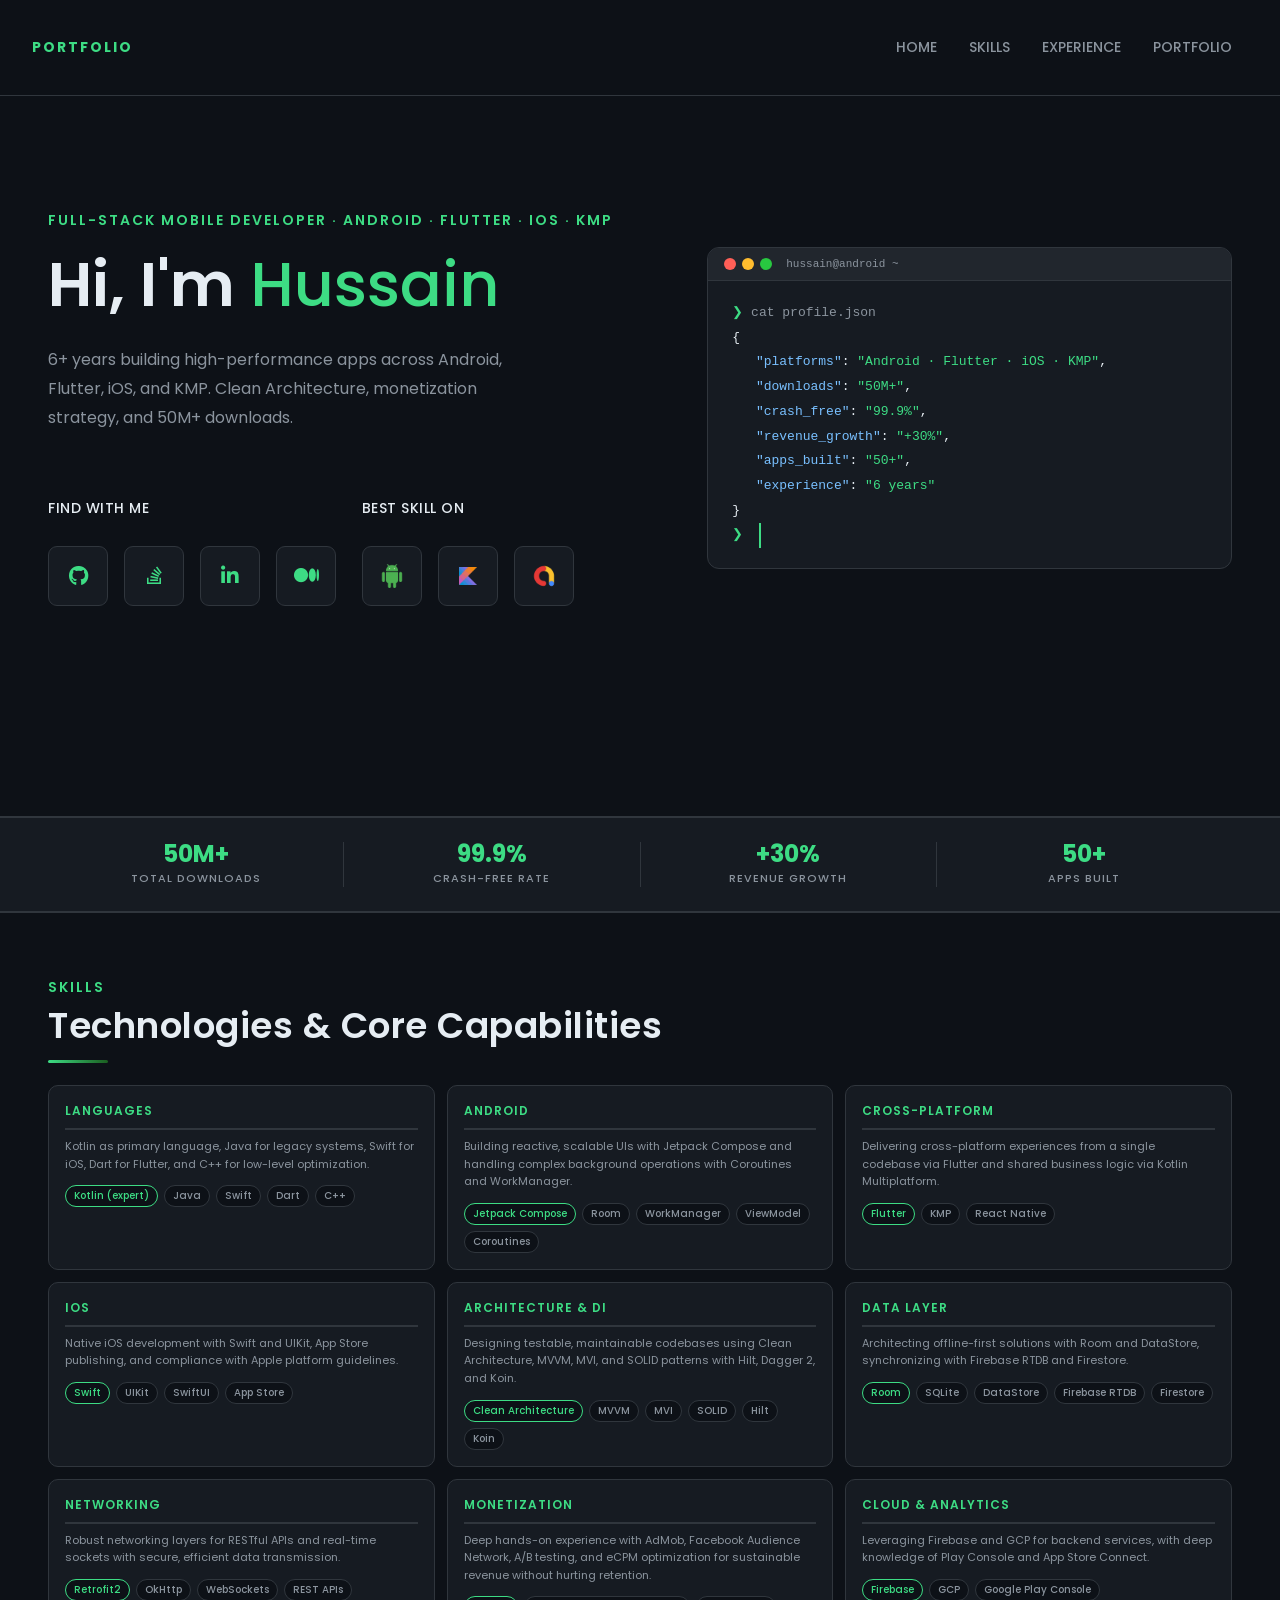
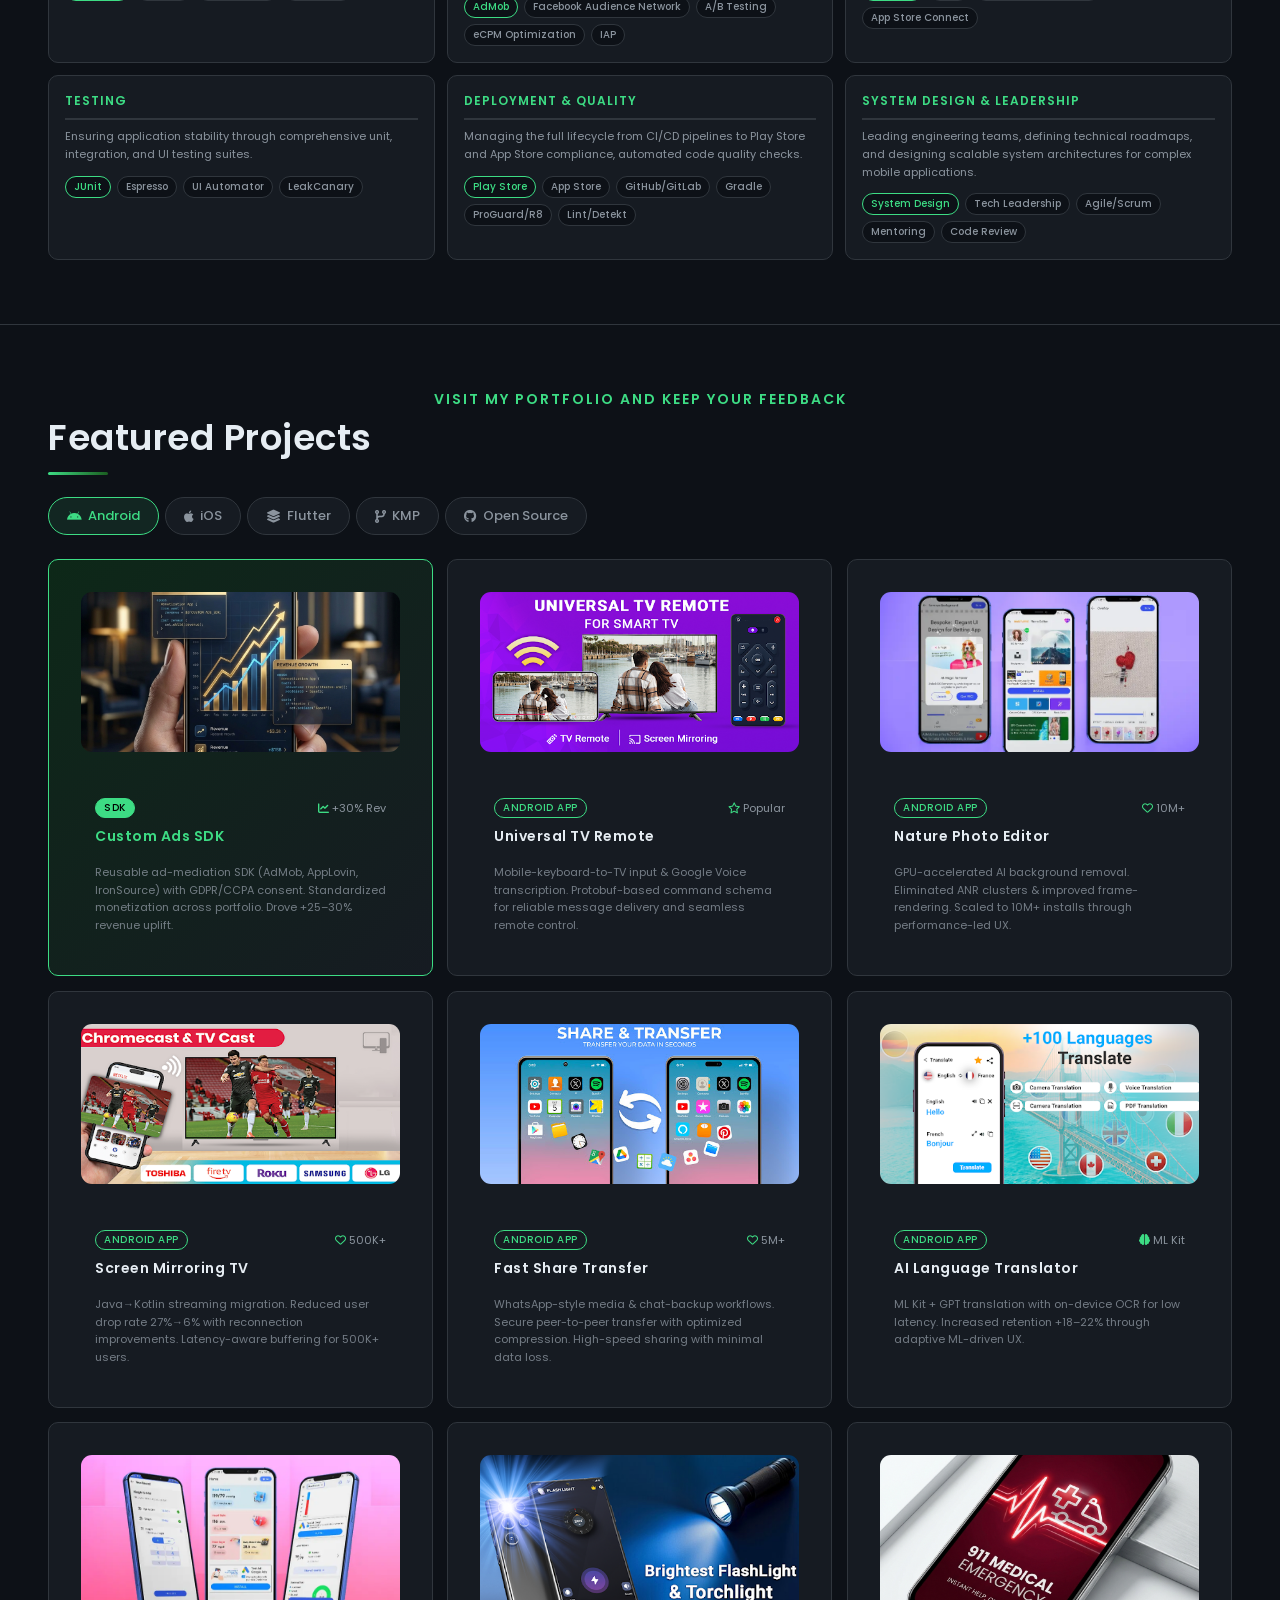
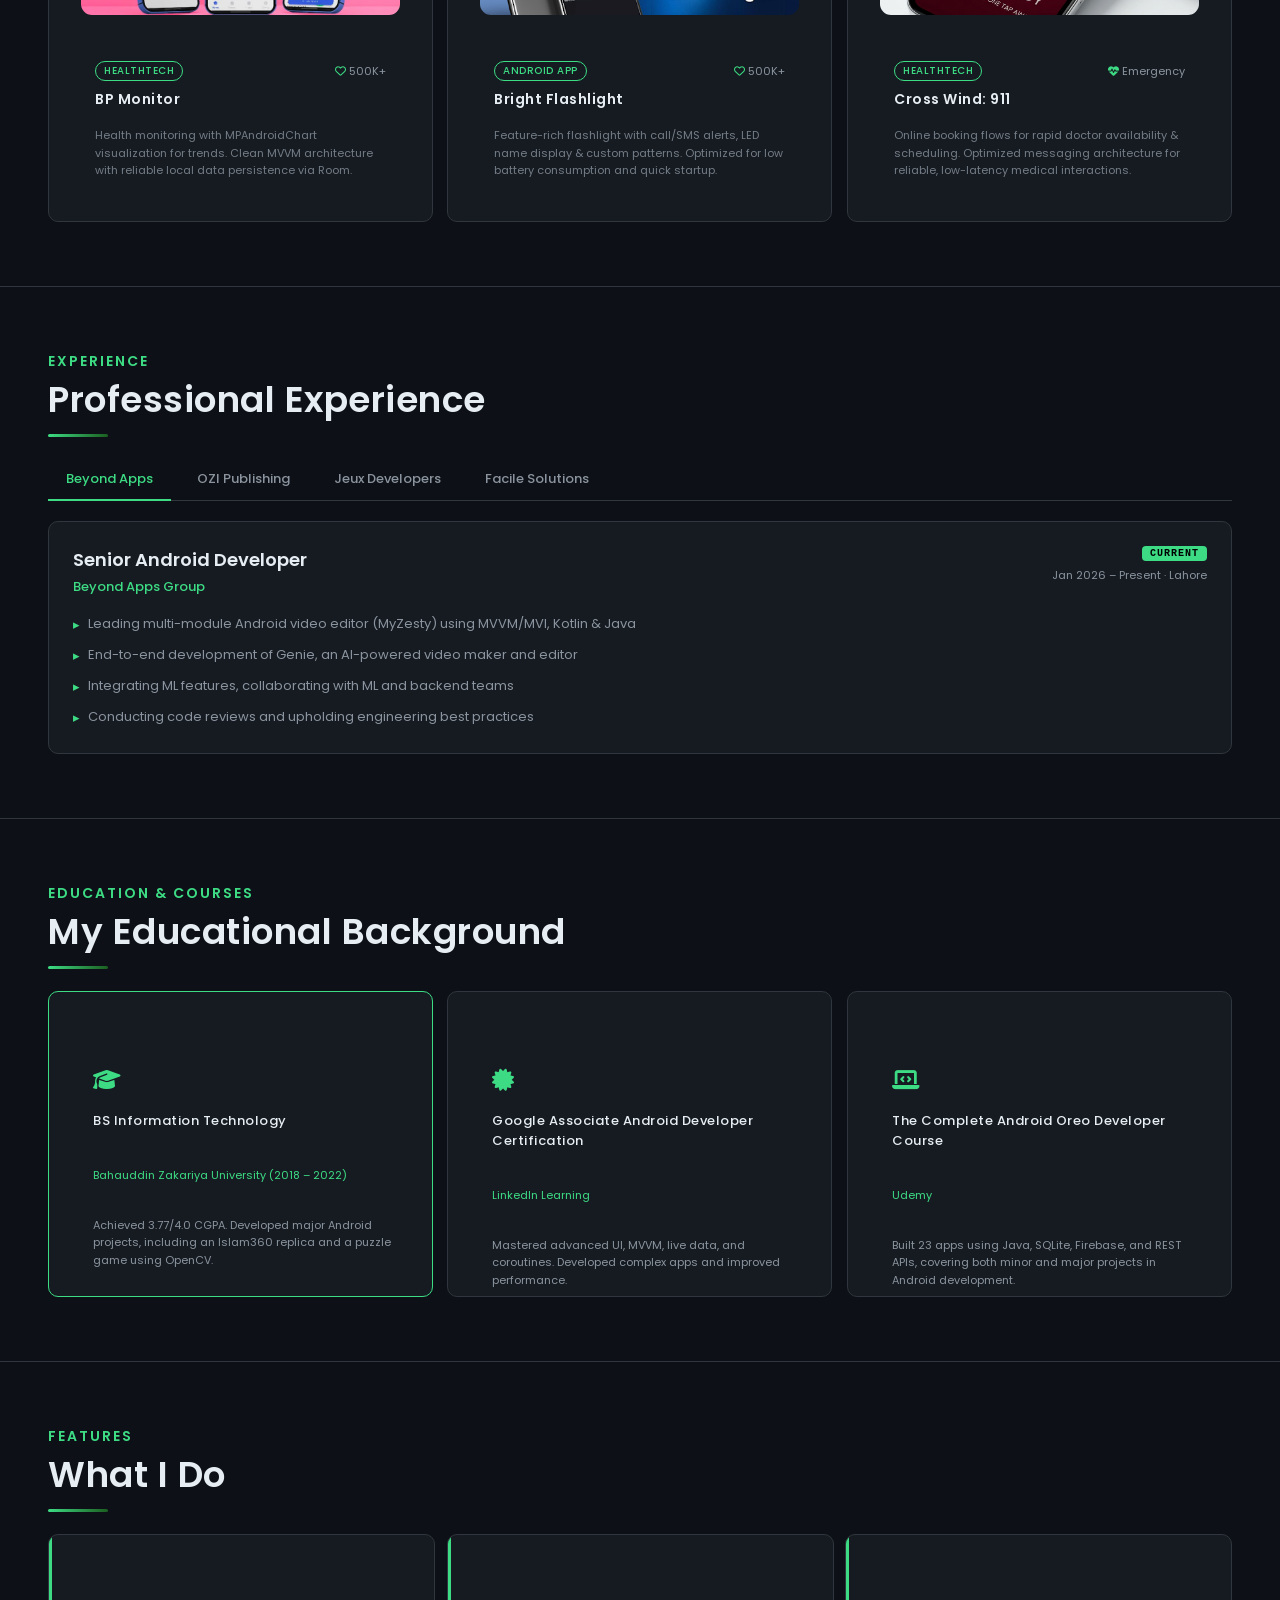
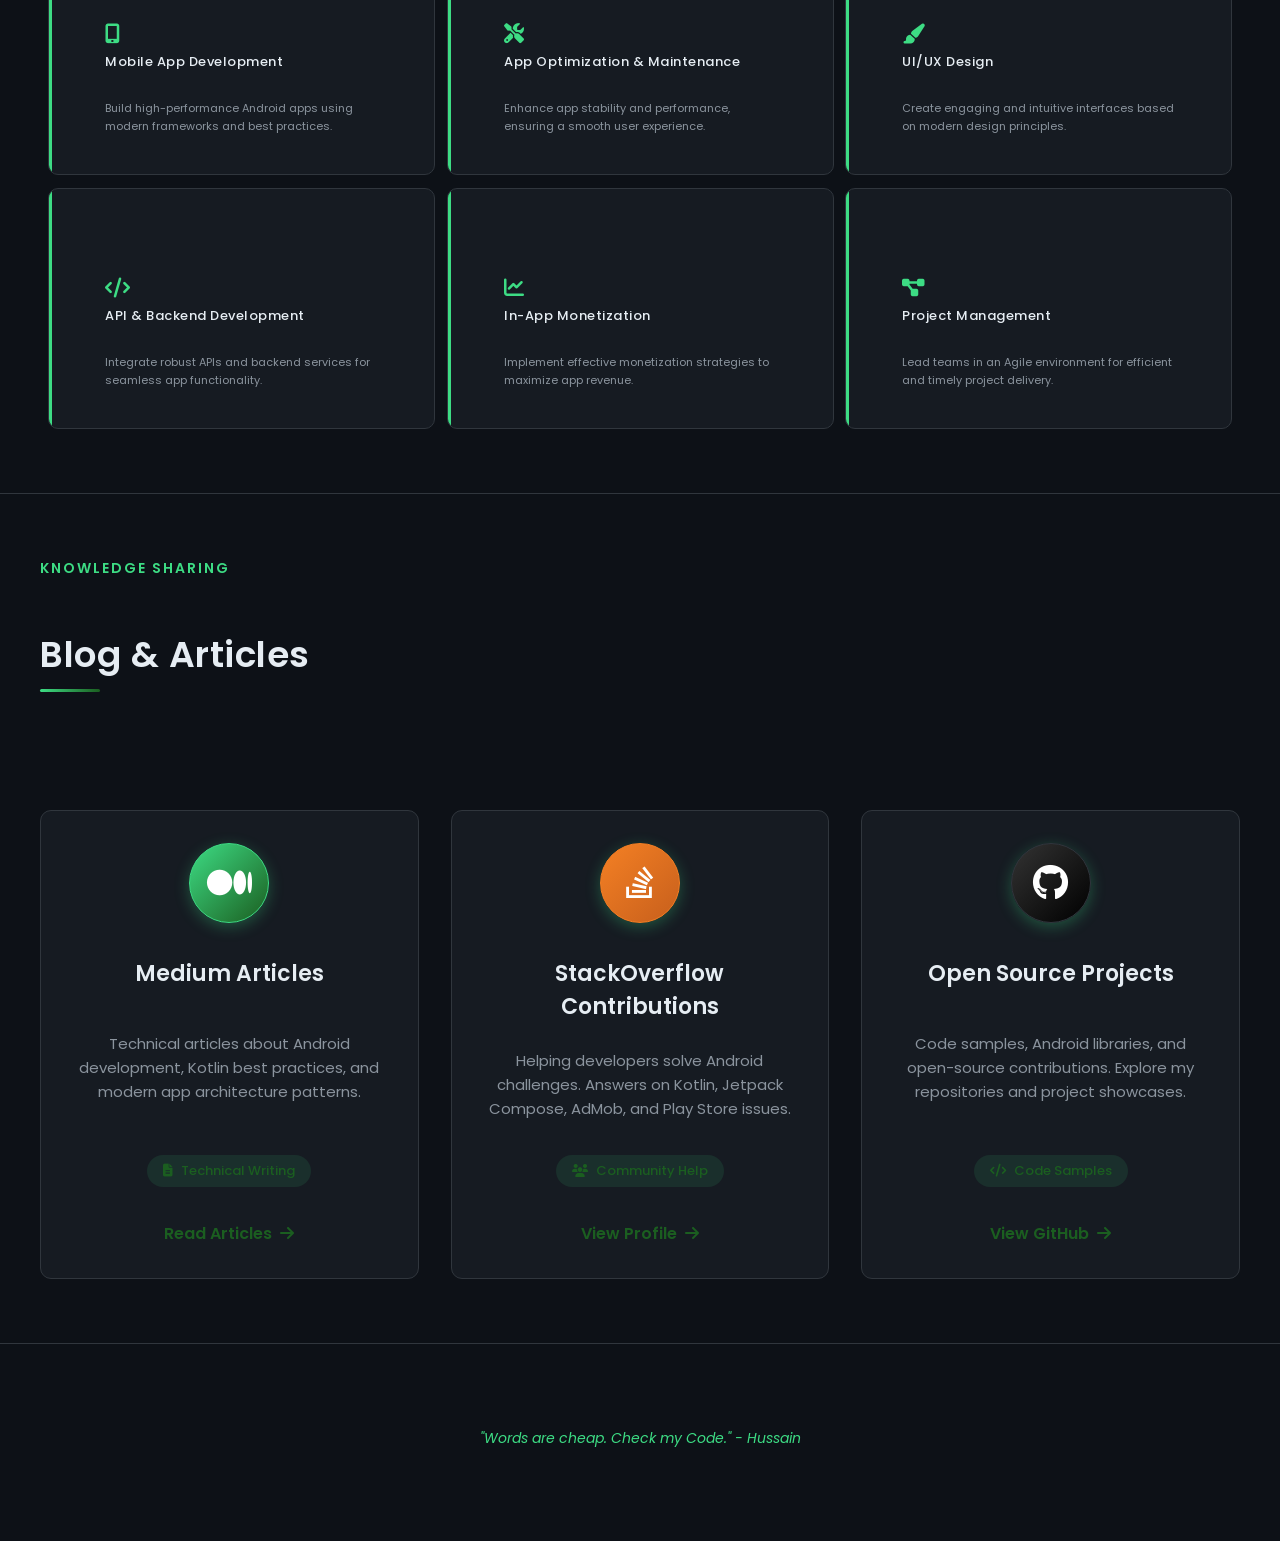
==== commit 433c003a: "feat: project tabs — Android, iOS (3 App Store apps), Flutter, KMP, Open Source" ====
--- a/index.html
+++ b/index.html
@@ -322,272 +322,453 @@
   <section class="portfolio" id="portfolio">
     <span class="heading-sub" style="text-align: center">Visit my portfolio and keep your feedback</span>
     <h2 class="heading-secondary" style="text-align: center">Featured Projects</h2>
-    <div class="projects-container">
-      <!-- Universal TV Remote -->
-      <div class="project-card">
-        <div class="project-card--head">
-          <img src="images/portfolio-imgs/tv-remote.png" onerror="this.src='images/portfolio-imgs/screencast.png'"
-            alt="Universal TV Remote" />
-        </div>
-        <div class="project-card--body">
-          <div class="project-info">
-            <strong class="project-type">Android App</strong>
-            <span class="project-stats"><i class="fa-regular fa-star"></i> Popular</span>
-          </div>
-          <h3 class="heading-tertiary project-title">
-            <a href="https://play.google.com/store/apps/details?id=com.tas.tv.remote.universal"
-              class="project-link">Universal TV Remote Control</a>
-          </h3>
-          <p class="project-desc">Integrated mobile-keyboard-to-TV input & Google Voice transcription. Defined
-            protobuf-based command schema for reliable message delivery and seamless remote session control.</p>
-        </div>
-      </div>
-
-      <!-- Screen Mirroring -->
-      <div class="project-card">
-        <div class="project-card--head">
-          <img src="images/portfolio-imgs/screencast.png" alt="Screen Mirroring" />
-        </div>
-        <div class="project-card--body">
-          <div class="project-info">
-            <strong class="project-type">Android App</strong>
-            <span class="project-stats"><i class="fa-regular fa-heart"></i> 500K+</span>
-          </div>
-          <h3 class="heading-tertiary project-title">
-            <a href="https://play.google.com/store/apps/details?id=com.tas.tv.cast" class="project-link">Screen
-              Mirroring TV</a>
-          </h3>
-          <p class="project-desc">Migrated Java→Kotlin streaming stack. Reduced user drop rate 27%→6% with
-            reconnection improvements. Optimized streaming for 500K+ users with latency-aware buffering.</p>
-        </div>
-      </div>
-
-      <!-- AI Language Translator -->
-      <div class="project-card">
-        <div class="project-card--head">
-          <img src="images/portfolio-imgs/ailanguagetranslator.webp"
-            onerror="this.src='images/portfolio-imgs/ai-translator.png'" alt="AI Language Translator" />
-        </div>
-        <div class="project-card--body">
-          <div class="project-info">
-            <strong class="project-type">Android App</strong>
-            <span class="project-stats"><i class="fa-regular fa-heart"></i> ML Kit</span>
-          </div>
-          <h3 class="heading-tertiary project-title">
-            <a href="https://play.google.com/store/apps/details?id=com.ripple.language.translator"
-              class="project-link">AI Language Translator</a>
-          </h3>
-          <p class="project-desc">Developed ML-powered translation using ML Kit + GPT APIs. On-device OCR enabling
-            low-latency response. Increased retention +18–22% through adaptive ML-driven UX.</p>
-        </div>
-      </div>
-
-      <!-- Fast Share Transfer -->
-      <div class="project-card">
-        <div class="project-card--head">
-          <img src="images/portfolio-imgs/fastshare.webp" onerror="this.src='images/portfolio-imgs/fast-share.jpg'"
-            alt="Fast Share Transfer" />
-        </div>
-        <div class="project-card--body">
-          <div class="project-info">
-            <strong class="project-type">Android App</strong>
-            <span class="project-stats"><i class="fa-regular fa-heart"></i> 5M+</span>
-          </div>
-          <h3 class="heading-tertiary project-title">
-            <a href="https://play.google.com/store/apps/details?id=com.tas.share.now" class="project-link">Fast Share
-              Transfer</a>
-          </h3>
-          <p class="project-desc">Added WhatsApp-style media & chat-backup workflows. Implemented secure peer-to-peer
-            transfer with optimized compression. Delivered high-speed sharing with minimal data loss.</p>
-        </div>
-      </div>
-
-      <!-- Nature Photo Editor -->
-      <div class="project-card">
-        <div class="project-card--head">
-          <img src="images/portfolio-imgs/natureeditor.webp" alt="Nature Photo Editor" />
-        </div>
-        <div class="project-card--body">
-          <div class="project-info">
-            <strong class="project-type">Android App</strong>
-            <span class="project-stats"><i class="fa-regular fa-heart"></i> 10M+</span>
-          </div>
-          <h3 class="heading-tertiary project-title">
-            <a href="https://play.google.com/store/apps/details?id=com.mm.nature.photo.editor"
-              class="project-link">Nature Photo Editor</a>
-          </h3>
-          <p class="project-desc">Delivered GPU-accelerated AI background removal. Eliminated ANR clusters & improved
-            frame-rendering performance. Scaled to 10M+ installs through performance-led UX.</p>
-        </div>
-      </div>
-
-      <!-- Photo Recovery -->
-      <div class="project-card">
-        <div class="project-card--head">
-          <img src="images/portfolio-imgs/photorecovery.webp" alt="Photo Recovery" />
-        </div>
-        <div class="project-card--body">
-          <div class="project-info">
-            <strong class="project-type">Android App</strong>
-            <span class="project-stats"><i class="fa-regular fa-heart"></i> 20K+</span>
-          </div>
-          <h3 class="heading-tertiary project-title">
-            <a href="https://play.google.com/store/apps/details?id=com.ant.photo.recovery" class="project-link">Photo
-              Recovery</a>
-          </h3>
-          <p class="project-desc">Engineered hashing-based deep scan with duplicate detection. Built efficient,
-            low-memory I/O pattern. Delivered reliable retrieval with minimal storage overhead.</p>
-        </div>
-      </div>
-
-      <!-- BP Monitor -->
-      <div class="project-card">
-        <div class="project-card--head">
-          <img src="images/portfolio-imgs/bloodpressure.webp" alt="BP Monitor" />
-        </div>
-        <div class="project-card--body">
-          <div class="project-info">
-            <strong class="project-type">Android App</strong>
-            <span class="project-stats"><i class="fa-regular fa-heart"></i> 500K+</span>
-          </div>
-          <h3 class="heading-tertiary project-title">
-            <a href="https://play.google.com/store/apps/details?id=com.fl.bloodpressure.monitor" class="project-link">BP
-              Monitor</a>
-          </h3>
-          <p class="project-desc">Health monitoring app with clean UI & reliable tracking features.
-            Implemented chart visualization for health trends using MPAndroidChart.</p>
-        </div>
-      </div>
-
-      <!-- Bright Flashlight -->
-      <div class="project-card">
-        <div class="project-card--head">
-          <img src="images/portfolio-imgs/flash-light.png" alt="Bright Flashlight" />
-        </div>
-        <div class="project-card--body">
-          <div class="project-info">
-            <strong class="project-type">Android App</strong>
-            <span class="project-stats"><i class="fa-regular fa-heart"></i> 500K+</span>
-          </div>
-          <h3 class="heading-tertiary project-title">
-            <a href="https://play.google.com/store/apps/details?id=com.fl.flashlight.led" class="project-link">Bright
-              Flashlight</a>
-          </h3>
-          <p class="project-desc">Feature-rich flashlight with call/SMS alerts, LED name display & custom patterns.
-            Optimized for low battery consumption and quick startup.</p>
-        </div>
-      </div>
-
-      <!-- Pic Collage Maker -->
-      <div class="project-card">
-        <div class="project-card--head">
-          <img src="images/portfolio-imgs/photocollagemaker.webp" alt="Pic Collage Maker" />
-        </div>
-        <div class="project-card--body">
-          <div class="project-info">
-            <strong class="project-type">Android App</strong>
-            <span class="project-stats"><i class="fa-regular fa-heart"></i> 100K+</span>
-          </div>
-          <h3 class="heading-tertiary project-title">
-            <a href="https://play.google.com/store/apps/details?id=com.las.collage.maker" class="project-link">Pic
-              Collage Maker</a>
-          </h3>
-          <p class="project-desc">Performance-optimized collage maker with ANR fixes & revenue optimization.
-            Implemented drag-and-drop gestures and custom layout engine.</p>
-        </div>
-      </div>
-
-      <!-- Custom Ads SDK -->
-      <div class="project-card project-card--flagship">
-        <div class="project-card--head">
-          <img src="images/portfolio-imgs/admob_sdk.png" onerror="this.src='images/portfolio-imgs/fast-share.jpg'"
-            alt="Custom Ads SDK" />
-        </div>
-        <div class="project-card--body">
-          <div class="project-info">
-            <strong class="project-type">SDK Development</strong>
-            <span class="project-stats"><i class="fa-solid fa-chart-line"></i> +30% Rev</span>
-          </div>
-          <h3 class="heading-tertiary project-title">
-            <a href="#" class="project-link">Custom Ads SDK</a>
-          </h3>
-          <p class="project-desc">Built reusable ad-mediation SDK (AdMob, AppLovin, IronSource) with GDPR/CCPA
-            consent. Standardized monetization across portfolio. Drove +25–30% revenue uplift through optimized
-            mediation logic.</p>
-        </div>
-      </div>
-
-      <!-- Cross Wind 911 -->
-      <div class="project-card">
-        <div class="project-card--head">
-          <img src="images/portfolio-imgs/crosswind.png" alt="Cross Wind" />
-        </div>
-        <div class="project-card--body">
-          <div class="project-info">
-            <strong class="project-type">HealthTech</strong>
-            <span class="project-stats"><i class="fa-solid fa-heart-pulse"></i> 911 Emergency</span>
-          </div>
-          <h3 class="heading-tertiary project-title">
-            <a href="#" class="project-link">Cross Wind: 911</a>
-          </h3>
-          <p class="project-desc">Implemented online booking flows for rapid doctor availability & scheduling.
-            Optimized messaging architecture for reliable, low-latency medical interactions.</p>
-        </div>
-      </div>
-
-      <!-- Seekoon -->
-      <div class="project-card">
-        <div class="project-card--head">
-          <img src="images/portfolio-imgs/seekoon.png" alt="Seekoon" />
-        </div>
-        <div class="project-card--body">
-          <div class="project-info">
-            <strong class="project-type">EdTech Platform</strong>
-            <span class="project-stats"><i class="fa-solid fa-server"></i> Spring Boot</span>
-          </div>
-          <h3 class="heading-tertiary project-title">
-            <a href="#" class="project-link">Seekoon - Tutors</a>
-          </h3>
-          <p class="project-desc">Optimized UI responsiveness and reduced navigation lag for smoother interaction.
-            Resolved backend API issues (Spring Boot), significantly improving reliability and data consistency.</p>
-        </div>
-      </div>
-
-      <!-- P2P Service Booking -->
-      <div class="project-card">
-        <div class="project-card--head">
-          <img src="images/portfolio-imgs/p2p.png" alt="P2P Service Booking" />
-        </div>
-        <div class="project-card--body">
-          <div class="project-info">
-            <strong class="project-type">Booking Platform</strong>
-            <span class="project-stats"><i class="fa-brands fa-stripe"></i> Stripe</span>
-          </div>
-          <h3 class="heading-tertiary project-title">
-            <a href="#" class="project-link">P2P Service Booking</a>
-          </h3>
-          <p class="project-desc">Implemented vendor-based booking flows with secure payments via Stripe. Designed API
-            contracts for consistent backend interoperability and streamlined booking UX.</p>
-        </div>
-      </div>
-
-      <!-- Trekend -->
-      <div class="project-card">
-        <div class="project-card--head">
-          <img src="images/portfolio-imgs/trekend.png" alt="Trekend" />
-        </div>
-        <div class="project-card--body">
-          <div class="project-info">
-            <strong class="project-type">Travel App</strong>
-            <span class="project-stats"><i class="fa-solid fa-route"></i> Multi-API</span>
-          </div>
-          <h3 class="heading-tertiary project-title">
-            <a href="#" class="project-link">Trekend</a>
-          </h3>
-          <p class="project-desc">Built travel orchestration powered by multi-API data aggregation. Implemented
-            budget & cost-tracking with real-time price updates and route-driven UI navigation.</p>
-        </div>
-      </div>
+
+    <!-- Project Tabs -->
+    <div class="proj-tabs">
+      <div class="proj-tab-list" role="tablist">
+        <button class="proj-tab-btn active" role="tab" data-ptab="android">
+          <i class="fa-brands fa-android"></i> Android
+        </button>
+        <button class="proj-tab-btn" role="tab" data-ptab="ios">
+          <i class="fa-brands fa-apple"></i> iOS
+        </button>
+        <button class="proj-tab-btn" role="tab" data-ptab="flutter">
+          <i class="fa-solid fa-layer-group"></i> Flutter
+        </button>
+        <button class="proj-tab-btn" role="tab" data-ptab="kmp">
+          <i class="fa-solid fa-code-branch"></i> KMP
+        </button>
+        <button class="proj-tab-btn" role="tab" data-ptab="opensource">
+          <i class="fa-brands fa-github"></i> Open Source
+        </button>
+      </div>
+
+      <!-- ===== ANDROID TAB ===== -->
+      <div class="proj-tab-panel active" data-ppanel="android">
+        <div class="projects-container">
+
+          <!-- Custom Ads SDK — flagship -->
+          <div class="project-card project-card--flagship">
+            <div class="project-card--head">
+              <img src="images/portfolio-imgs/admob_sdk.png" onerror="this.src='images/portfolio-imgs/fast-share.jpg'" alt="Custom Ads SDK" />
+            </div>
+            <div class="project-card--body">
+              <div class="project-info">
+                <strong class="project-type">SDK</strong>
+                <span class="project-stats"><i class="fa-solid fa-chart-line"></i> +30% Rev</span>
+              </div>
+              <h3 class="heading-tertiary project-title">
+                <a href="#" class="project-link">Custom Ads SDK</a>
+              </h3>
+              <p class="project-desc">Reusable ad-mediation SDK (AdMob, AppLovin, IronSource) with GDPR/CCPA consent. Standardized monetization across portfolio. Drove +25–30% revenue uplift.</p>
+            </div>
+          </div>
+
+          <!-- Universal TV Remote -->
+          <div class="project-card">
+            <div class="project-card--head">
+              <img src="images/portfolio-imgs/tv-remote.png" onerror="this.src='images/portfolio-imgs/screencast.png'" alt="Universal TV Remote" />
+            </div>
+            <div class="project-card--body">
+              <div class="project-info">
+                <strong class="project-type">Android App</strong>
+                <span class="project-stats"><i class="fa-regular fa-star"></i> Popular</span>
+              </div>
+              <h3 class="heading-tertiary project-title">
+                <a href="https://play.google.com/store/apps/details?id=com.tas.tv.remote.universal" class="project-link">Universal TV Remote</a>
+              </h3>
+              <p class="project-desc">Mobile-keyboard-to-TV input & Google Voice transcription. Protobuf-based command schema for reliable message delivery and seamless remote control.</p>
+            </div>
+          </div>
+
+          <!-- Nature Photo Editor -->
+          <div class="project-card">
+            <div class="project-card--head">
+              <img src="images/portfolio-imgs/natureeditor.webp" alt="Nature Photo Editor" />
+            </div>
+            <div class="project-card--body">
+              <div class="project-info">
+                <strong class="project-type">Android App</strong>
+                <span class="project-stats"><i class="fa-regular fa-heart"></i> 10M+</span>
+              </div>
+              <h3 class="heading-tertiary project-title">
+                <a href="https://play.google.com/store/apps/details?id=com.mm.nature.photo.editor" class="project-link">Nature Photo Editor</a>
+              </h3>
+              <p class="project-desc">GPU-accelerated AI background removal. Eliminated ANR clusters & improved frame-rendering. Scaled to 10M+ installs through performance-led UX.</p>
+            </div>
+          </div>
+
+          <!-- Screen Mirroring -->
+          <div class="project-card">
+            <div class="project-card--head">
+              <img src="images/portfolio-imgs/screencast.png" alt="Screen Mirroring" />
+            </div>
+            <div class="project-card--body">
+              <div class="project-info">
+                <strong class="project-type">Android App</strong>
+                <span class="project-stats"><i class="fa-regular fa-heart"></i> 500K+</span>
+              </div>
+              <h3 class="heading-tertiary project-title">
+                <a href="https://play.google.com/store/apps/details?id=com.tas.tv.cast" class="project-link">Screen Mirroring TV</a>
+              </h3>
+              <p class="project-desc">Java→Kotlin streaming migration. Reduced user drop rate 27%→6% with reconnection improvements. Latency-aware buffering for 500K+ users.</p>
+            </div>
+          </div>
+
+          <!-- Fast Share -->
+          <div class="project-card">
+            <div class="project-card--head">
+              <img src="images/portfolio-imgs/fastshare.webp" onerror="this.src='images/portfolio-imgs/fast-share.jpg'" alt="Fast Share Transfer" />
+            </div>
+            <div class="project-card--body">
+              <div class="project-info">
+                <strong class="project-type">Android App</strong>
+                <span class="project-stats"><i class="fa-regular fa-heart"></i> 5M+</span>
+              </div>
+              <h3 class="heading-tertiary project-title">
+                <a href="https://play.google.com/store/apps/details?id=com.tas.share.now" class="project-link">Fast Share Transfer</a>
+              </h3>
+              <p class="project-desc">WhatsApp-style media & chat-backup workflows. Secure peer-to-peer transfer with optimized compression. High-speed sharing with minimal data loss.</p>
+            </div>
+          </div>
+
+          <!-- AI Translator -->
+          <div class="project-card">
+            <div class="project-card--head">
+              <img src="images/portfolio-imgs/ailanguagetranslator.webp" onerror="this.src='images/portfolio-imgs/ai-translator.png'" alt="AI Language Translator" />
+            </div>
+            <div class="project-card--body">
+              <div class="project-info">
+                <strong class="project-type">Android App</strong>
+                <span class="project-stats"><i class="fa-solid fa-brain"></i> ML Kit</span>
+              </div>
+              <h3 class="heading-tertiary project-title">
+                <a href="https://play.google.com/store/apps/details?id=com.ripple.language.translator" class="project-link">AI Language Translator</a>
+              </h3>
+              <p class="project-desc">ML Kit + GPT translation with on-device OCR for low latency. Increased retention +18–22% through adaptive ML-driven UX.</p>
+            </div>
+          </div>
+
+          <!-- BP Monitor -->
+          <div class="project-card">
+            <div class="project-card--head">
+              <img src="images/portfolio-imgs/bloodpressure.webp" alt="BP Monitor" />
+            </div>
+            <div class="project-card--body">
+              <div class="project-info">
+                <strong class="project-type">HealthTech</strong>
+                <span class="project-stats"><i class="fa-regular fa-heart"></i> 500K+</span>
+              </div>
+              <h3 class="heading-tertiary project-title">
+                <a href="https://play.google.com/store/apps/details?id=com.fl.bloodpressure.monitor" class="project-link">BP Monitor</a>
+              </h3>
+              <p class="project-desc">Health monitoring with MPAndroidChart visualization for trends. Clean MVVM architecture with reliable local data persistence via Room.</p>
+            </div>
+          </div>
+
+          <!-- Bright Flashlight -->
+          <div class="project-card">
+            <div class="project-card--head">
+              <img src="images/portfolio-imgs/flash-light.png" alt="Bright Flashlight" />
+            </div>
+            <div class="project-card--body">
+              <div class="project-info">
+                <strong class="project-type">Android App</strong>
+                <span class="project-stats"><i class="fa-regular fa-heart"></i> 500K+</span>
+              </div>
+              <h3 class="heading-tertiary project-title">
+                <a href="https://play.google.com/store/apps/details?id=com.fl.flashlight.led" class="project-link">Bright Flashlight</a>
+              </h3>
+              <p class="project-desc">Feature-rich flashlight with call/SMS alerts, LED name display & custom patterns. Optimized for low battery consumption and quick startup.</p>
+            </div>
+          </div>
+
+          <!-- Cross Wind -->
+          <div class="project-card">
+            <div class="project-card--head">
+              <img src="images/portfolio-imgs/crosswind.png" alt="Cross Wind" />
+            </div>
+            <div class="project-card--body">
+              <div class="project-info">
+                <strong class="project-type">HealthTech</strong>
+                <span class="project-stats"><i class="fa-solid fa-heart-pulse"></i> Emergency</span>
+              </div>
+              <h3 class="heading-tertiary project-title">
+                <a href="#" class="project-link">Cross Wind: 911</a>
+              </h3>
+              <p class="project-desc">Online booking flows for rapid doctor availability & scheduling. Optimized messaging architecture for reliable, low-latency medical interactions.</p>
+            </div>
+          </div>
+
+        </div>
+      </div>
+
+      <!-- ===== iOS TAB ===== -->
+      <div class="proj-tab-panel" data-ppanel="ios">
+        <div class="projects-container">
+
+          <!-- The Majestic Quran -->
+          <div class="project-card">
+            <div class="project-card--head proj-placeholder proj-placeholder--blue">
+              <i class="fa-solid fa-book-open-quran"></i>
+            </div>
+            <div class="project-card--body">
+              <div class="project-info">
+                <strong class="project-type">iOS App</strong>
+                <span class="project-stats"><i class="fa-solid fa-star"></i> 4.7 · Education</span>
+              </div>
+              <h3 class="heading-tertiary project-title">
+                <a href="https://apps.apple.com/gb/app/the-majestic-quran/id1535993064" target="_blank" class="project-link">The Majestic Quran</a>
+              </h3>
+              <p class="project-desc">Complete Quran with refined Arabic typeface, English translation, and multiple audio recitations. Built with Swift/UIKit, offline-first architecture, and optimized text rendering.</p>
+            </div>
+          </div>
+
+          <!-- Calm Planner -->
+          <div class="project-card">
+            <div class="project-card--head proj-placeholder proj-placeholder--green">
+              <i class="fa-solid fa-leaf"></i>
+            </div>
+            <div class="project-card--body">
+              <div class="project-info">
+                <strong class="project-type">iOS App</strong>
+                <span class="project-stats"><i class="fa-solid fa-star"></i> Productivity</span>
+              </div>
+              <h3 class="heading-tertiary project-title">
+                <a href="https://apps.apple.com/us/app/calm-planner-minimal-to-do/id6762552177" target="_blank" class="project-link">Calm Planner</a>
+              </h3>
+              <p class="project-desc">Minimal to-do app with Now / Next / Later focus zones. One task at a time philosophy to reduce cognitive load. SwiftUI with smooth state transitions and widget support.</p>
+            </div>
+          </div>
+
+          <!-- WaterDone -->
+          <div class="project-card">
+            <div class="project-card--head proj-placeholder proj-placeholder--teal">
+              <i class="fa-solid fa-droplet"></i>
+            </div>
+            <div class="project-card--body">
+              <div class="project-info">
+                <strong class="project-type">iOS App</strong>
+                <span class="project-stats"><i class="fa-solid fa-star"></i> Health & Fitness</span>
+              </div>
+              <h3 class="heading-tertiary project-title">
+                <a href="https://apps.apple.com/us/app/waterdone/id6763200921" target="_blank" class="project-link">WaterDone</a>
+              </h3>
+              <p class="project-desc">1-tap hydration tracker with Lock Screen & Home Screen widgets. Visual daily progress, minimal 1.4 MB footprint. Built with SwiftUI + WidgetKit, iOS 17.5+.</p>
+            </div>
+          </div>
+
+        </div>
+      </div>
+
+      <!-- ===== FLUTTER TAB ===== -->
+      <div class="proj-tab-panel" data-ppanel="flutter">
+        <div class="projects-container">
+
+          <!-- Flutter E-Commerce -->
+          <div class="project-card">
+            <div class="project-card--head proj-placeholder proj-placeholder--indigo">
+              <i class="fa-solid fa-bag-shopping"></i>
+            </div>
+            <div class="project-card--body">
+              <div class="project-info">
+                <strong class="project-type">Flutter</strong>
+                <span class="project-stats"><i class="fa-brands fa-android"></i>&nbsp;<i class="fa-brands fa-apple"></i> Cross-Platform</span>
+              </div>
+              <h3 class="heading-tertiary project-title">
+                <a href="#" class="project-link">ShopMate — E-Commerce App</a>
+              </h3>
+              <p class="project-desc">Cross-platform e-commerce app built with Flutter & Dart. Clean Architecture with BLoC state management, Firebase backend, Stripe payments, and animated product carousels.</p>
+            </div>
+          </div>
+
+          <!-- Flutter Fitness Tracker -->
+          <div class="project-card">
+            <div class="project-card--head proj-placeholder proj-placeholder--orange">
+              <i class="fa-solid fa-person-running"></i>
+            </div>
+            <div class="project-card--body">
+              <div class="project-info">
+                <strong class="project-type">Flutter</strong>
+                <span class="project-stats"><i class="fa-brands fa-android"></i>&nbsp;<i class="fa-brands fa-apple"></i> Cross-Platform</span>
+              </div>
+              <h3 class="heading-tertiary project-title">
+                <a href="#" class="project-link">FitTrack — Fitness Tracker</a>
+              </h3>
+              <p class="project-desc">Flutter fitness tracker with step counting, workout logging, and progress charts. Riverpod state management, local SQLite via Drift, custom animated progress rings.</p>
+            </div>
+          </div>
+
+          <!-- Flutter News App -->
+          <div class="project-card">
+            <div class="project-card--head proj-placeholder proj-placeholder--purple">
+              <i class="fa-solid fa-newspaper"></i>
+            </div>
+            <div class="project-card--body">
+              <div class="project-info">
+                <strong class="project-type">Flutter</strong>
+                <span class="project-stats"><i class="fa-brands fa-android"></i>&nbsp;<i class="fa-brands fa-apple"></i> Cross-Platform</span>
+              </div>
+              <h3 class="heading-tertiary project-title">
+                <a href="#" class="project-link">NewsWave — News Reader</a>
+              </h3>
+              <p class="project-desc">Flutter news aggregator with category filtering, offline reading via Hive, and adaptive dark/light themes. REST API integration with paginated infinite scroll and share intent.</p>
+            </div>
+          </div>
+
+        </div>
+      </div>
+
+      <!-- ===== KMP TAB ===== -->
+      <div class="proj-tab-panel" data-ppanel="kmp">
+        <div class="projects-container">
+
+          <!-- KMP Shared SDK -->
+          <div class="project-card project-card--flagship">
+            <div class="project-card--head proj-placeholder proj-placeholder--green">
+              <i class="fa-solid fa-cubes"></i>
+            </div>
+            <div class="project-card--body">
+              <div class="project-info">
+                <strong class="project-type">KMP SDK</strong>
+                <span class="project-stats"><i class="fa-solid fa-code-branch"></i> Shared Logic</span>
+              </div>
+              <h3 class="heading-tertiary project-title">
+                <a href="#" class="project-link">CoreSDK — KMP Shared Module</a>
+              </h3>
+              <p class="project-desc">Kotlin Multiplatform shared business-logic layer targeting Android & iOS. Covers networking (Ktor), data persistence (SQLDelight), domain models, and use cases — zero platform duplication.</p>
+            </div>
+          </div>
+
+          <!-- KMP Finance App -->
+          <div class="project-card">
+            <div class="project-card--head proj-placeholder proj-placeholder--teal">
+              <i class="fa-solid fa-wallet"></i>
+            </div>
+            <div class="project-card--body">
+              <div class="project-info">
+                <strong class="project-type">KMP</strong>
+                <span class="project-stats"><i class="fa-brands fa-android"></i>&nbsp;<i class="fa-brands fa-apple"></i> Multiplatform</span>
+              </div>
+              <h3 class="heading-tertiary project-title">
+                <a href="#" class="project-link">SpendSmart — Budget Tracker</a>
+              </h3>
+              <p class="project-desc">KMP budget tracker with shared domain and data layers. Android UI in Jetpack Compose, iOS UI in SwiftUI. SQLDelight for cross-platform persistence, Ktor for REST sync.</p>
+            </div>
+          </div>
+
+          <!-- KMP Note App -->
+          <div class="project-card">
+            <div class="project-card--head proj-placeholder proj-placeholder--indigo">
+              <i class="fa-solid fa-note-sticky"></i>
+            </div>
+            <div class="project-card--body">
+              <div class="project-info">
+                <strong class="project-type">KMP</strong>
+                <span class="project-stats"><i class="fa-brands fa-android"></i>&nbsp;<i class="fa-brands fa-apple"></i> Multiplatform</span>
+              </div>
+              <h3 class="heading-tertiary project-title">
+                <a href="#" class="project-link">NoteSync — Cross-Platform Notes</a>
+              </h3>
+              <p class="project-desc">KMP notes app with real-time Firebase sync. Shared ViewModels via Kotlin Flow, rich-text editing, tag-based search. Compose Multiplatform UI experiment with 90%+ shared code.</p>
+            </div>
+          </div>
+
+        </div>
+      </div>
+
+      <!-- ===== OPEN SOURCE TAB ===== -->
+      <div class="proj-tab-panel" data-ppanel="opensource">
+        <div class="projects-container">
+
+          <!-- RecipesApp -->
+          <div class="project-card">
+            <div class="project-card--head proj-placeholder proj-placeholder--orange">
+              <i class="fa-solid fa-utensils"></i>
+            </div>
+            <div class="project-card--body">
+              <div class="project-info">
+                <strong class="project-type">Open Source</strong>
+                <span class="project-stats"><i class="fa-solid fa-star"></i> 7 Stars · Java</span>
+              </div>
+              <h3 class="heading-tertiary project-title">
+                <a href="https://github.com/ProHussain/RecipesApp" target="_blank" class="project-link">RecipesApp</a>
+              </h3>
+              <p class="project-desc">Android recipe discovery app using Firebase, Room Database, and Retrofit. Search, save, and browse recipes with offline-first architecture and clean MVVM structure.</p>
+            </div>
+          </div>
+
+          <!-- PixelPerfect -->
+          <div class="project-card">
+            <div class="project-card--head proj-placeholder proj-placeholder--purple">
+              <i class="fa-solid fa-camera"></i>
+            </div>
+            <div class="project-card--body">
+              <div class="project-info">
+                <strong class="project-type">Open Source</strong>
+                <span class="project-stats"><i class="fa-solid fa-star"></i> 7 Stars · Java</span>
+              </div>
+              <h3 class="heading-tertiary project-title">
+                <a href="https://github.com/ProHussain/PixelPerfect" target="_blank" class="project-link">PixelPerfect</a>
+              </h3>
+              <p class="project-desc">Final Year Project — mobile app for high-quality image capture and editing. Camera2 API, custom filters, image cropping and export pipeline built in Java.</p>
+            </div>
+          </div>
+
+          <!-- DaggerHiltPostsApp -->
+          <div class="project-card">
+            <div class="project-card--head proj-placeholder proj-placeholder--indigo">
+              <i class="fa-solid fa-syringe"></i>
+            </div>
+            <div class="project-card--body">
+              <div class="project-info">
+                <strong class="project-type">Open Source</strong>
+                <span class="project-stats"><i class="fa-brands fa-github"></i> Kotlin · DI</span>
+              </div>
+              <h3 class="heading-tertiary project-title">
+                <a href="https://github.com/ProHussain/DaggerHiltPostsApp" target="_blank" class="project-link">DaggerHilt Posts App</a>
+              </h3>
+              <p class="project-desc">Android MVVM reference app with Dagger Hilt, Kotlin Flow, and Coroutines. Demonstrates clean DI wiring, ViewModel scoping, and Repository pattern with a REST API.</p>
+            </div>
+          </div>
+
+          <!-- Gallery -->
+          <div class="project-card">
+            <div class="project-card--head proj-placeholder proj-placeholder--teal">
+              <i class="fa-solid fa-images"></i>
+            </div>
+            <div class="project-card--body">
+              <div class="project-info">
+                <strong class="project-type">Open Source</strong>
+                <span class="project-stats"><i class="fa-brands fa-github"></i> Kotlin · Compose</span>
+              </div>
+              <h3 class="heading-tertiary project-title">
+                <a href="https://github.com/ProHussain/Gallery" target="_blank" class="project-link">Gallery App</a>
+              </h3>
+              <p class="project-desc">Clean Architecture gallery app with Jetpack Pagination 3 and Jetpack Compose UI. Efficient image loading with Coil, infinite scroll, and smooth grid transitions.</p>
+            </div>
+          </div>
+
+          <!-- SnapshotScramble -->
+          <div class="project-card">
+            <div class="project-card--head proj-placeholder proj-placeholder--blue">
+              <i class="fa-solid fa-puzzle-piece"></i>
+            </div>
+            <div class="project-card--body">
+              <div class="project-info">
+                <strong class="project-type">Open Source</strong>
+                <span class="project-stats"><i class="fa-solid fa-star"></i> 2 Stars · C++</span>
+              </div>
+              <h3 class="heading-tertiary project-title">
+                <a href="https://github.com/ProHussain/SnapshotScramble" target="_blank" class="project-link">SnapshotScramble</a>
+              </h3>
+              <p class="project-desc">Unique puzzle game where players unscramble a picture by sliding and swapping pieces. Built with C++ using efficient grid algorithms for piece state management and win detection.</p>
+            </div>
+          </div>
+
+        </div>
+      </div>
+
     </div>
   </section>
   <div class="seperator">&nbsp;</div>
--- a/css/principal-enhancements.css
+++ b/css/principal-enhancements.css
@@ -697,3 +697,89 @@
   flex-shrink: 0;
   margin-top: 0.1rem;
 }
+
+/* ============================================
+   PROJECT TABS
+   ============================================ */
+
+.proj-tabs {
+  width: 100%;
+}
+
+.proj-tab-list {
+  display: flex;
+  flex-wrap: wrap;
+  gap: 0.6rem;
+  margin-bottom: 2.4rem;
+}
+
+.proj-tab-btn {
+  background: var(--color-surface);
+  border: 1px solid var(--color-border);
+  border-radius: 24px;
+  padding: 0.8rem 1.8rem;
+  font-family: inherit;
+  font-size: 1.3rem;
+  font-weight: 500;
+  color: var(--color-text-muted);
+  cursor: pointer;
+  display: flex;
+  align-items: center;
+  gap: 0.6rem;
+  transition: color 0.2s ease, border-color 0.2s ease, background 0.2s ease;
+}
+
+.proj-tab-btn:hover {
+  border-color: var(--color-accent);
+  color: var(--color-text);
+}
+
+.proj-tab-btn.active {
+  background: var(--color-accent-dim);
+  border-color: var(--color-accent);
+  color: var(--color-accent);
+}
+
+.proj-tab-panel {
+  display: none;
+  animation: fadeIn 0.25s ease;
+}
+
+.proj-tab-panel.active {
+  display: block;
+}
+
+/* ============================================
+   PROJECT CARD PLACEHOLDER HEADS
+   (for cards without screenshots)
+   ============================================ */
+
+.proj-placeholder {
+  width: 100%;
+  height: 16rem;
+  display: flex;
+  align-items: center;
+  justify-content: center;
+  font-size: 4rem;
+}
+
+.proj-placeholder i {
+  opacity: 0.6;
+}
+
+.proj-placeholder--blue   { background: linear-gradient(135deg, #0d1f3c, #1a3a6b); color: #79c0ff; }
+.proj-placeholder--green  { background: linear-gradient(135deg, #0d2818, #1a4a2a); color: var(--color-accent); }
+.proj-placeholder--teal   { background: linear-gradient(135deg, #0d2830, #0f4a58); color: #56d4e8; }
+.proj-placeholder--indigo { background: linear-gradient(135deg, #1a0d3c, #2d1a6b); color: #c0a0ff; }
+.proj-placeholder--orange { background: linear-gradient(135deg, #3c1a0d, #6b2d0d); color: #f0a070; }
+.proj-placeholder--purple { background: linear-gradient(135deg, #2a0d3c, #4a0d5a); color: #d080ff; }
+
+@media screen and (max-width: 48em) {
+  .proj-tab-list {
+    gap: 0.5rem;
+  }
+  .proj-tab-btn {
+    padding: 0.6rem 1.2rem;
+    font-size: 1.2rem;
+  }
+}
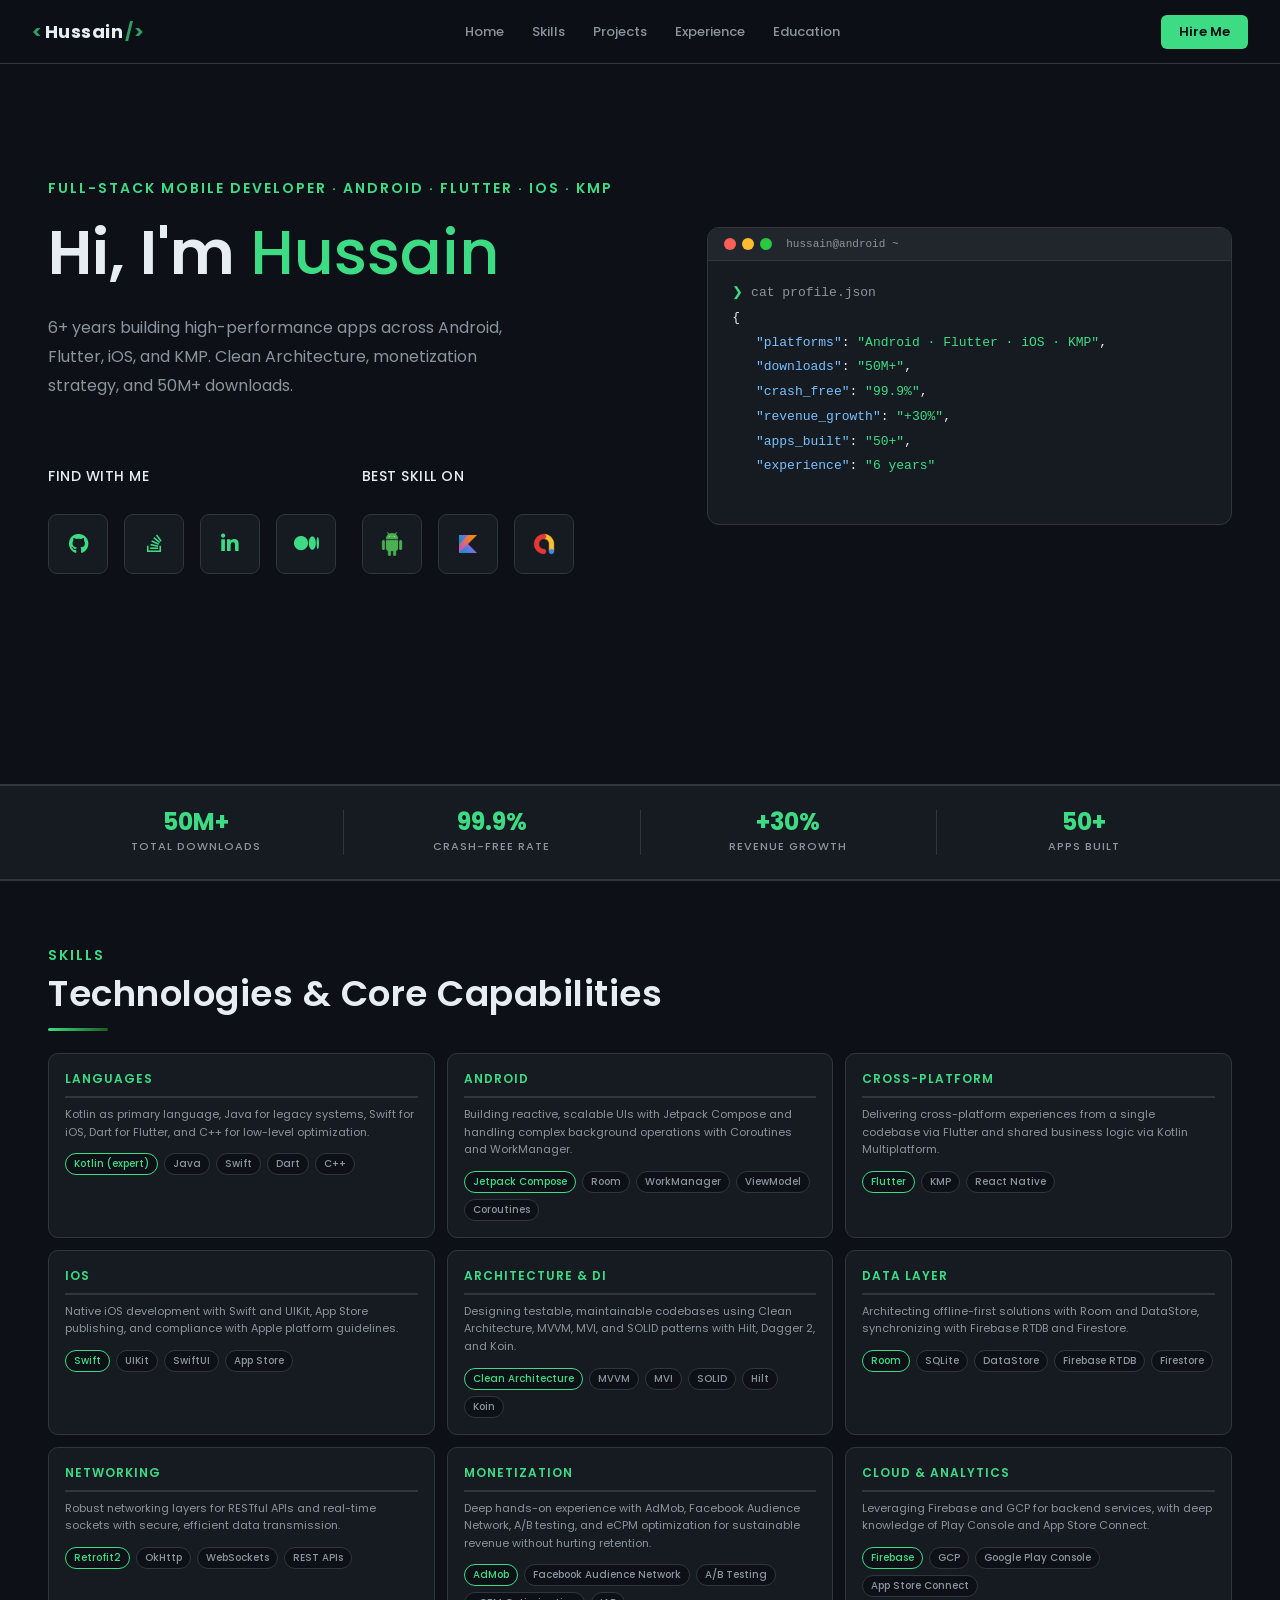
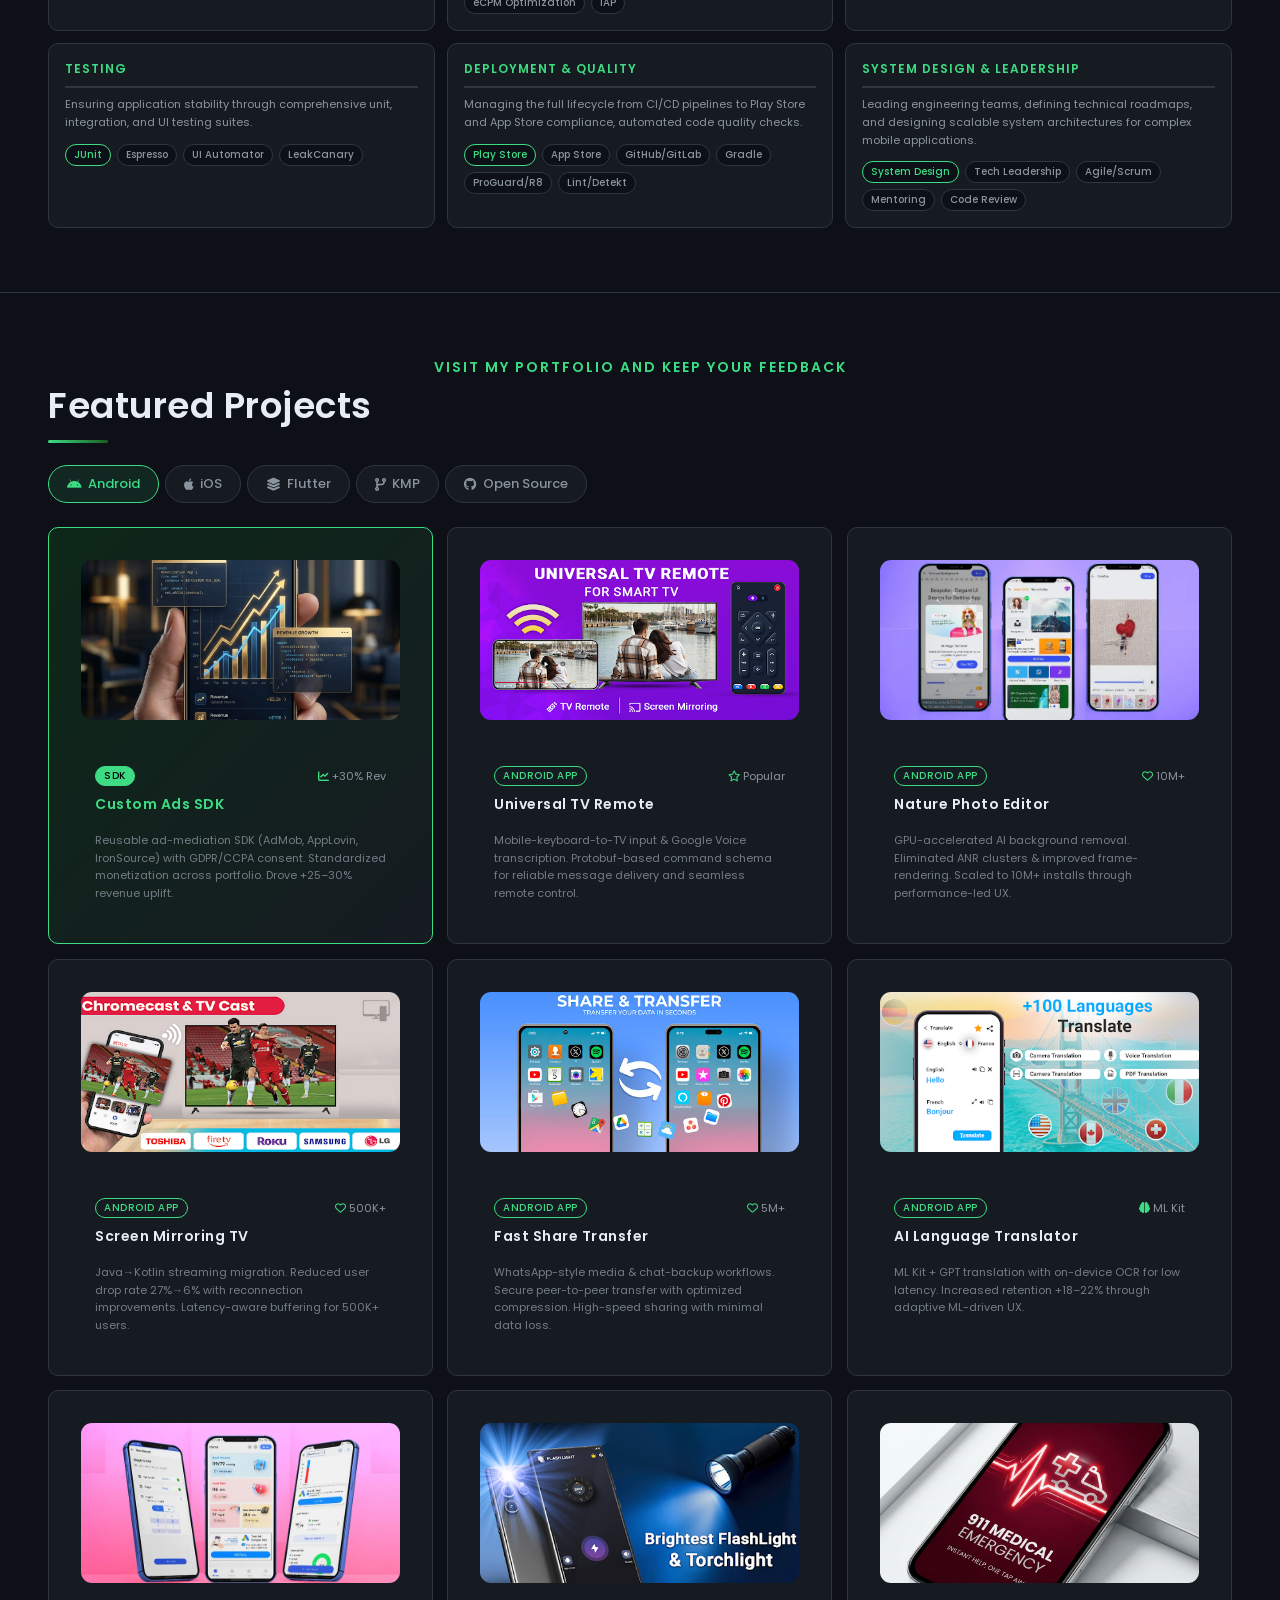
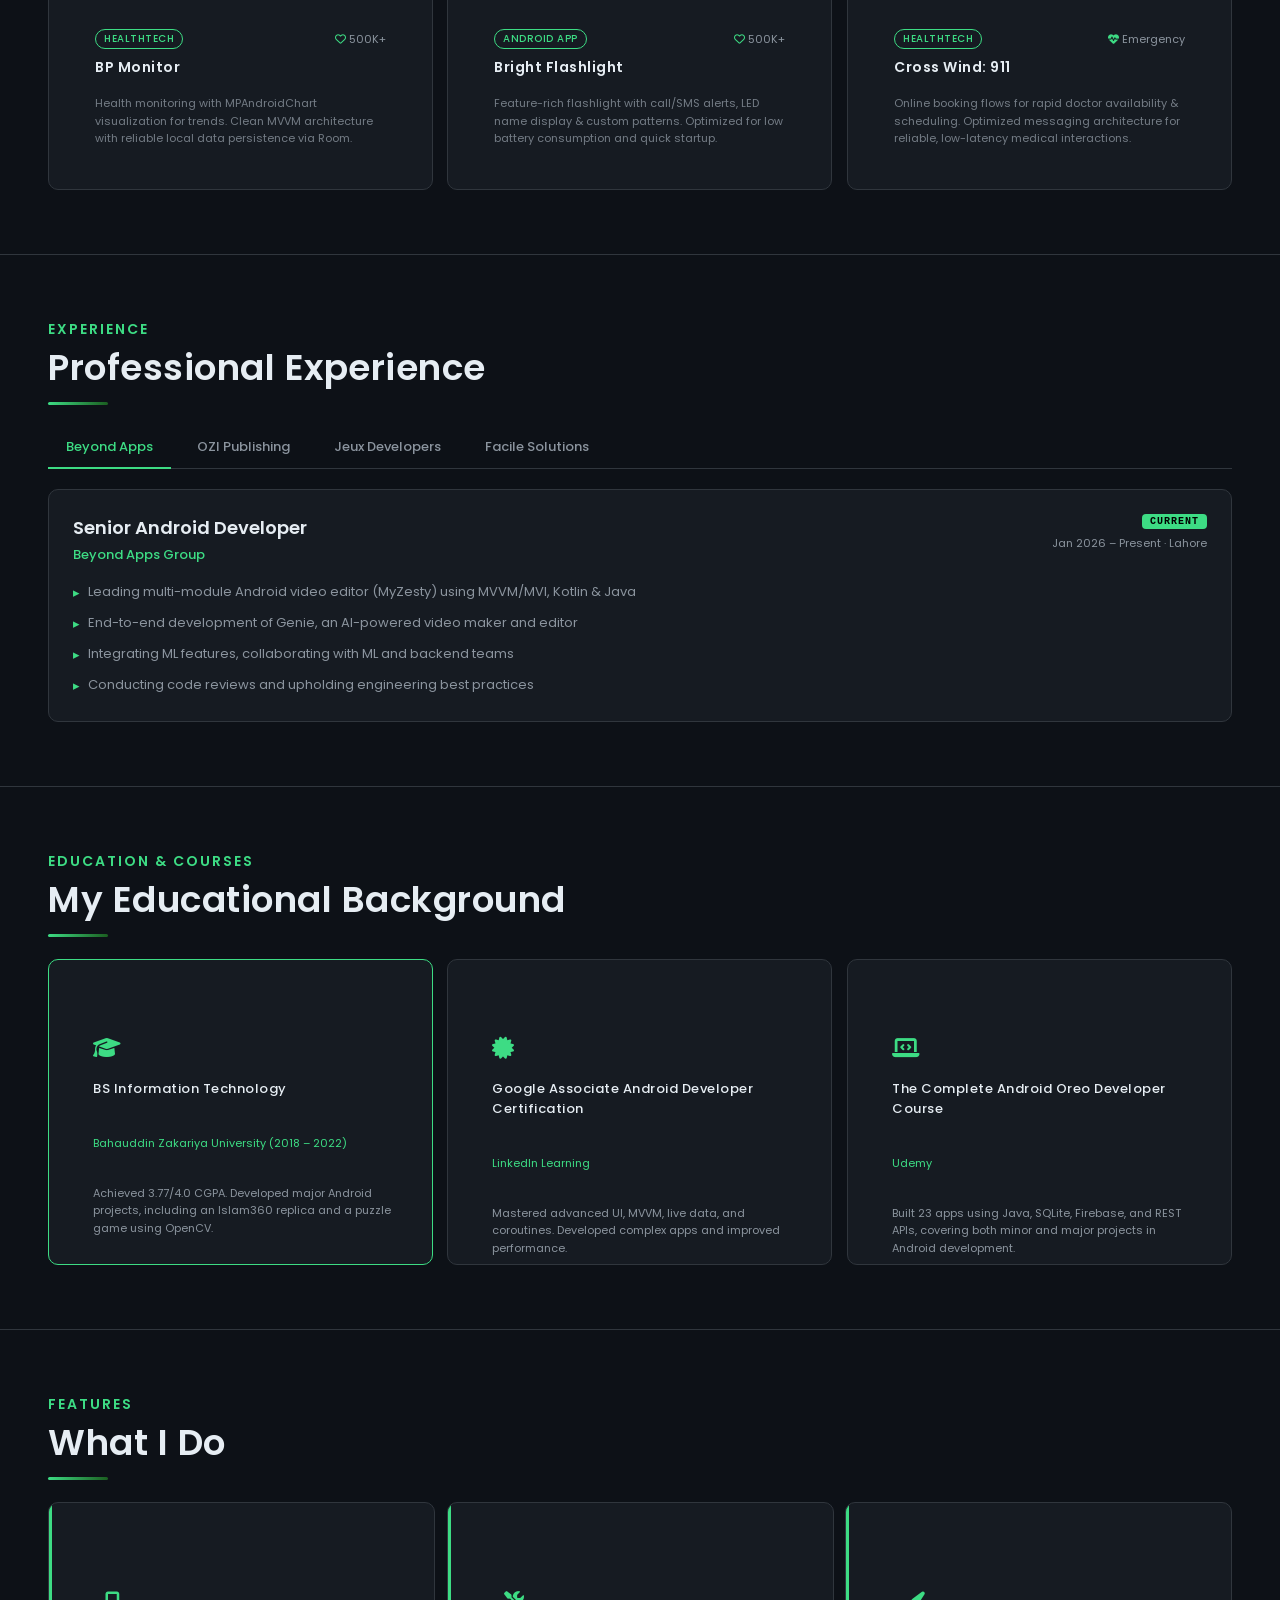
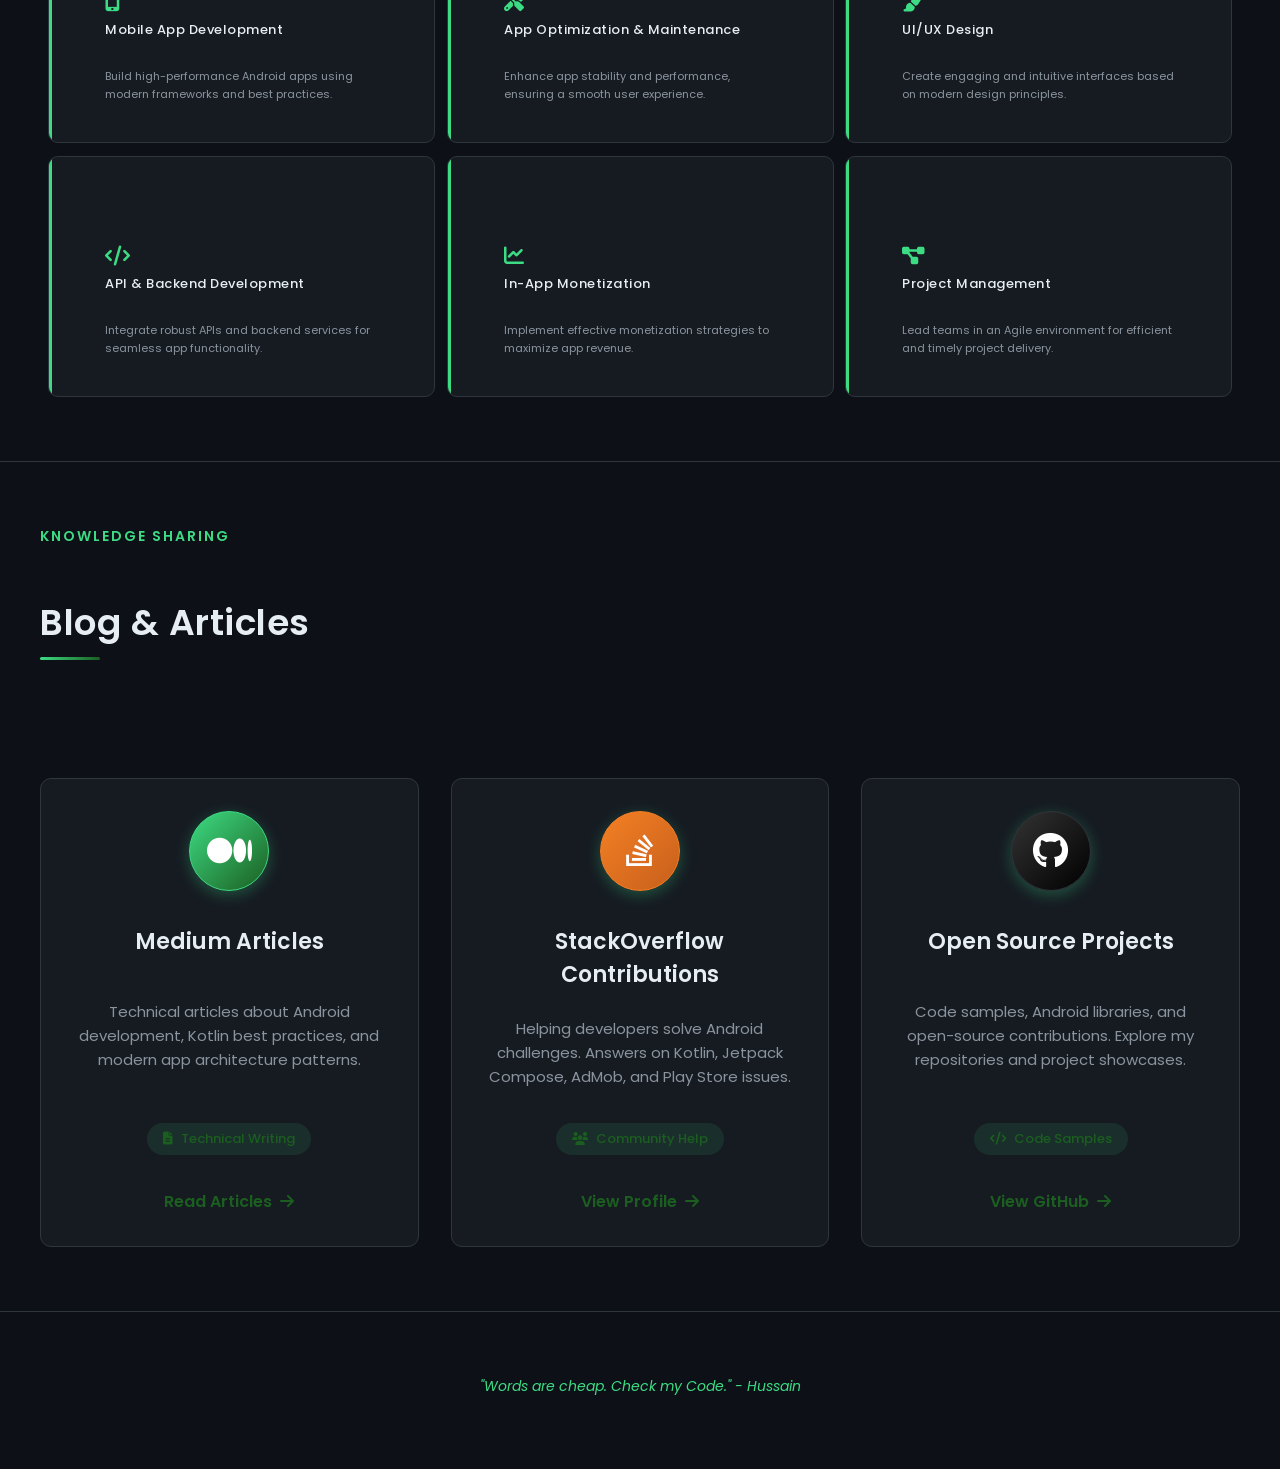
==== commit 7149f7cb: "redesign header: logo identity, sticky blur, Hire Me CTA, expanded nav - Logo: <Hussain /> code-styl" ====
--- a/index.html
+++ b/index.html
@@ -28,24 +28,28 @@
 <body>
   <header class="main-header">
     <a href="#" class="inbio-logo">
-      <h1 class="header-title">Portfolio</h1>
+      <span class="logo-bracket">&lt;</span><span class="logo-name">Hussain</span><span class="logo-bracket"> /&gt;</span>
     </a>
     <nav class="navbar">
       <ul class="nav-links">
         <li><a href="#" class="nav-link">Home</a></li>
         <li><a href="#skills" class="nav-link">Skills</a></li>
+        <li><a href="#portfolio" class="nav-link">Projects</a></li>
         <li><a href="#experience" class="nav-link">Experience</a></li>
-        <li><a href="#portfolio" class="nav-link">Portfolio</a></li>
+        <li><a href="#education" class="nav-link">Education</a></li>
       </ul>
     </nav>
-    <button class="sidebar--open-btn" aria-label="Button To Open Sidebar">
-      <i class="fa-solid fa-bars sidebar--open-icon"></i>
-    </button>
+    <div class="header-actions">
+      <a href="https://www.linkedin.com/in/prohussain/" target="_blank" class="btn-hire">Hire Me</a>
+      <button class="sidebar--open-btn" aria-label="Open menu">
+        <i class="fa-solid fa-bars sidebar--open-icon"></i>
+      </button>
+    </div>
   </header>
   <div class="sidebar--overlay">
     <aside class="sidebar">
       <div class="sidebar--head">
-        <h1 class="header-title">Portfolio</h1>
+        <span class="logo-bracket">&lt;</span><span class="logo-name">Hussain</span><span class="logo-bracket"> /&gt;</span>
         <button class="sidebar--close-btn">
           <i class="fa-solid fa-xmark sidebar--close-icon"></i>
         </button>
@@ -56,8 +60,9 @@
       <ul class="sidebar--links">
         <li><a href="#" class="nav-link">Home</a></li>
         <li><a href="#skills" class="nav-link">Skills</a></li>
+        <li><a href="#portfolio" class="nav-link">Projects</a></li>
         <li><a href="#experience" class="nav-link">Experience</a></li>
-        <li><a href="#portfolio" class="nav-link">Portfolio</a></li>
+        <li><a href="#education" class="nav-link">Education</a></li>
       </ul>
       <div class="sidebar--footer social-media">
         <p>find with me</p>
@@ -509,8 +514,8 @@
 
           <!-- The Majestic Quran -->
           <div class="project-card">
-            <div class="project-card--head proj-placeholder proj-placeholder--blue">
-              <i class="fa-solid fa-book-open-quran"></i>
+            <div class="project-card--head icon-head">
+              <img src="https://is1-ssl.mzstatic.com/image/thumb/Purple211/v4/37/38/bb/3738bb34-d989-edcd-b4e1-fcaab0f308a1/AppIcon-0-0-1x_U007epad-0-11-0-85-220.png/512x512bb.jpg" alt="The Majestic Quran" />
             </div>
             <div class="project-card--body">
               <div class="project-info">
@@ -526,8 +531,8 @@
 
           <!-- Calm Planner -->
           <div class="project-card">
-            <div class="project-card--head proj-placeholder proj-placeholder--green">
-              <i class="fa-solid fa-leaf"></i>
+            <div class="project-card--head icon-head">
+              <img src="https://is1-ssl.mzstatic.com/image/thumb/Purple211/v4/d5/4e/5d/d54e5d1d-a0e2-8188-cba4-e2ebcc330553/AppIcon-0-0-1x_U007ephone-0-1-85-220.png/512x512bb.jpg" alt="Calm Planner" />
             </div>
             <div class="project-card--body">
               <div class="project-info">
@@ -543,8 +548,8 @@
 
           <!-- WaterDone -->
           <div class="project-card">
-            <div class="project-card--head proj-placeholder proj-placeholder--teal">
-              <i class="fa-solid fa-droplet"></i>
+            <div class="project-card--head icon-head">
+              <img src="https://is1-ssl.mzstatic.com/image/thumb/Purple211/v4/72/e7/a8/72e7a8e6-68f5-e3d7-f846-daa98dd12759/AppIcon-0-0-1x_U007emarketing-0-8-0-85-220.png/512x512bb.jpg" alt="WaterDone" />
             </div>
             <div class="project-card--body">
               <div class="project-info">
@@ -683,8 +688,8 @@
 
           <!-- RecipesApp -->
           <div class="project-card">
-            <div class="project-card--head proj-placeholder proj-placeholder--orange">
-              <i class="fa-solid fa-utensils"></i>
+            <div class="project-card--head gh-head">
+              <img src="https://opengraph.githubassets.com/1/ProHussain/RecipesApp" alt="RecipesApp" />
             </div>
             <div class="project-card--body">
               <div class="project-info">
@@ -700,8 +705,8 @@
 
           <!-- PixelPerfect -->
           <div class="project-card">
-            <div class="project-card--head proj-placeholder proj-placeholder--purple">
-              <i class="fa-solid fa-camera"></i>
+            <div class="project-card--head gh-head">
+              <img src="https://opengraph.githubassets.com/1/ProHussain/PixelPerfect" alt="PixelPerfect" />
             </div>
             <div class="project-card--body">
               <div class="project-info">
@@ -717,8 +722,8 @@
 
           <!-- DaggerHiltPostsApp -->
           <div class="project-card">
-            <div class="project-card--head proj-placeholder proj-placeholder--indigo">
-              <i class="fa-solid fa-syringe"></i>
+            <div class="project-card--head gh-head">
+              <img src="https://opengraph.githubassets.com/1/ProHussain/DaggerHiltPostsApp" alt="DaggerHilt Posts App" />
             </div>
             <div class="project-card--body">
               <div class="project-info">
@@ -734,8 +739,8 @@
 
           <!-- Gallery -->
           <div class="project-card">
-            <div class="project-card--head proj-placeholder proj-placeholder--teal">
-              <i class="fa-solid fa-images"></i>
+            <div class="project-card--head gh-head">
+              <img src="https://opengraph.githubassets.com/1/ProHussain/Gallery" alt="Gallery App" />
             </div>
             <div class="project-card--body">
               <div class="project-info">
@@ -751,8 +756,8 @@
 
           <!-- SnapshotScramble -->
           <div class="project-card">
-            <div class="project-card--head proj-placeholder proj-placeholder--blue">
-              <i class="fa-solid fa-puzzle-piece"></i>
+            <div class="project-card--head gh-head">
+              <img src="https://opengraph.githubassets.com/1/ProHussain/SnapshotScramble" alt="SnapshotScramble" />
             </div>
             <div class="project-card--body">
               <div class="project-info">
--- a/css/styles.css
+++ b/css/styles.css
@@ -1,19 +1,43 @@
 ﻿/* Start Main Header Styles */
 
 .main-header {
-  height: 9.6rem;
+  position: sticky;
+  top: 0;
+  z-index: 100;
+  height: 6.4rem;
   padding: 0 3.2rem;
   display: flex;
   justify-content: space-between;
   align-items: center;
-  background: var(--color-bg);
+  background: rgba(13, 17, 23, 0.85);
+  backdrop-filter: blur(12px);
+  -webkit-backdrop-filter: blur(12px);
   border-bottom: 1px solid var(--color-border);
 }
 
+/* Logo */
 .inbio-logo {
   display: flex;
-}
-
+  align-items: center;
+  gap: 0;
+  font-size: 1.8rem;
+  font-weight: 700;
+  font-family: "Poppins", monospace;
+  letter-spacing: 0.5px;
+  text-decoration: none;
+}
+
+.logo-bracket {
+  color: var(--color-accent);
+  opacity: 0.7;
+}
+
+.logo-name {
+  color: var(--color-text);
+  margin: 0 0.2rem;
+}
+
+/* Nav */
 .navbar {
   display: block;
 }
@@ -21,22 +45,45 @@
 .nav-links {
   display: flex;
   align-items: center;
+  gap: 0.4rem;
 }
 
 .nav-link {
   display: inline-block;
-  padding: 1.2rem 1.6rem;
-  font-size: 1.4rem;
+  padding: 0.6rem 1.2rem;
+  font-size: 1.3rem;
   font-weight: 500;
-  text-transform: uppercase;
   color: var(--color-text-muted);
-  transition: color 0.3s ease, border-bottom 0.3s ease;
+  border-radius: 6px;
+  transition: color 0.25s ease, background 0.25s ease;
 }
 
 .nav-link:hover {
   color: var(--color-accent);
-  border-bottom: 1px solid var(--color-accent);
-  padding-bottom: calc(1.2rem - 1px);
+  background: var(--color-accent-dim);
+}
+
+/* Header right: hire button + hamburger */
+.header-actions {
+  display: flex;
+  align-items: center;
+  gap: 1.2rem;
+}
+
+.btn-hire {
+  display: inline-block;
+  padding: 0.7rem 1.8rem;
+  font-size: 1.3rem;
+  font-weight: 600;
+  color: var(--color-bg);
+  background: var(--color-accent);
+  border-radius: 6px;
+  transition: opacity 0.25s ease, transform 0.25s ease;
+}
+
+.btn-hire:hover {
+  opacity: 0.85;
+  transform: translateY(-1px);
 }
 
 .sidebar--open-btn {
@@ -1148,20 +1195,12 @@
   }
 }
 
-.header-title {
-  color: var(--color-accent);
-  text-transform: uppercase;
-  letter-spacing: 2px;
-  font-size: 1.4rem;
-  font-weight: 700;
-}
-
 .footer-quote {
-  font-size: 16px;
+  font-size: 1.4rem;
   font-style: italic;
   text-align: center;
-  color: #777;
-  /* Adjust the color as needed */
+  color: var(--color-text-muted);
+  /*
   padding: 20px;
   /* Adjust padding for spacing */
 }
--- a/css/queries.css
+++ b/css/queries.css
@@ -29,6 +29,10 @@
     display: block;
   }
 
+  .btn-hire {
+    display: none;
+  }
+
   .heading-primary {
     font-size: 5.2rem;
   }
--- a/css/animations.css
+++ b/css/animations.css
@@ -463,13 +463,12 @@
   animation: slideDown 0.6s ease-out;
 }
 
-.header-title {
-  transition: color 0.3s ease, transform 0.3s ease;
-}
-
-.inbio-logo:hover .header-title {
-  color: #3DDC84;
-  transform: scale(1.05);
+.logo-name {
+  transition: color 0.3s ease;
+}
+
+.inbio-logo:hover .logo-name {
+  color: var(--color-accent);
 }
 
 /* ============================================
